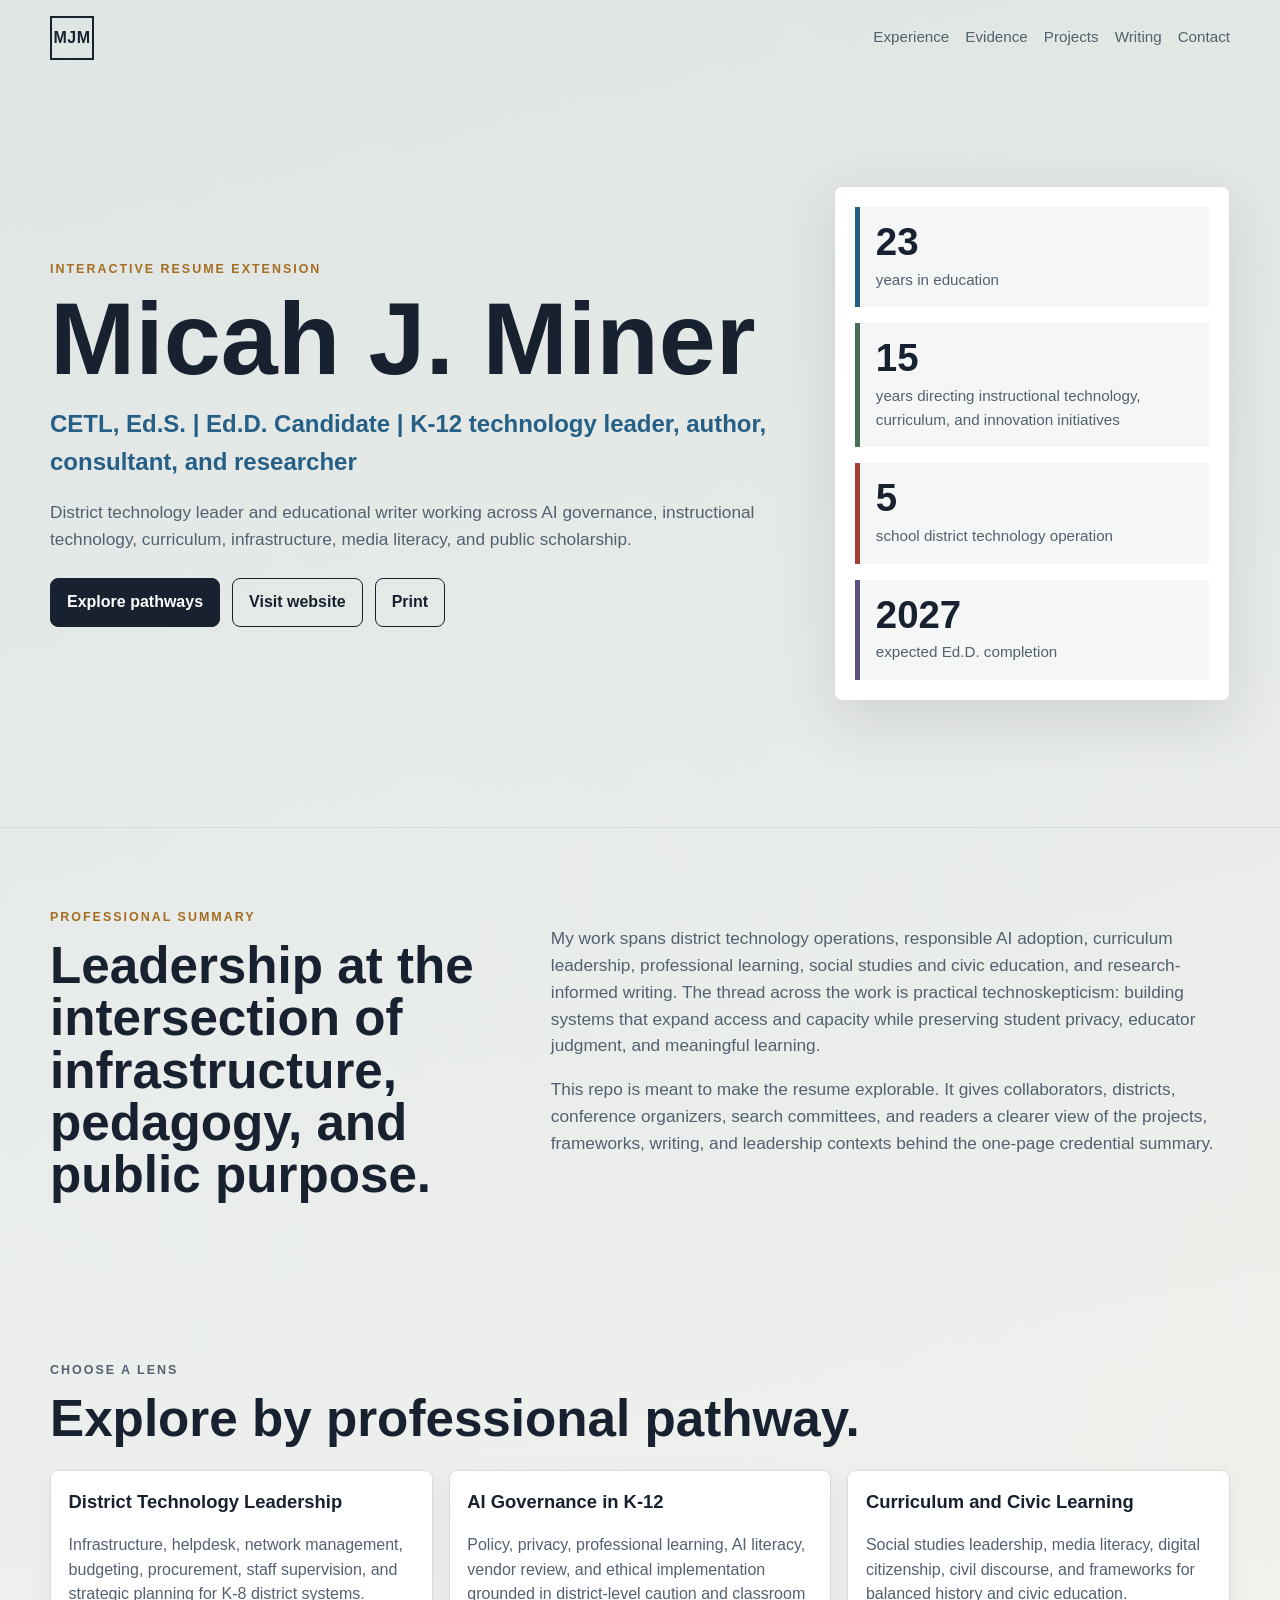
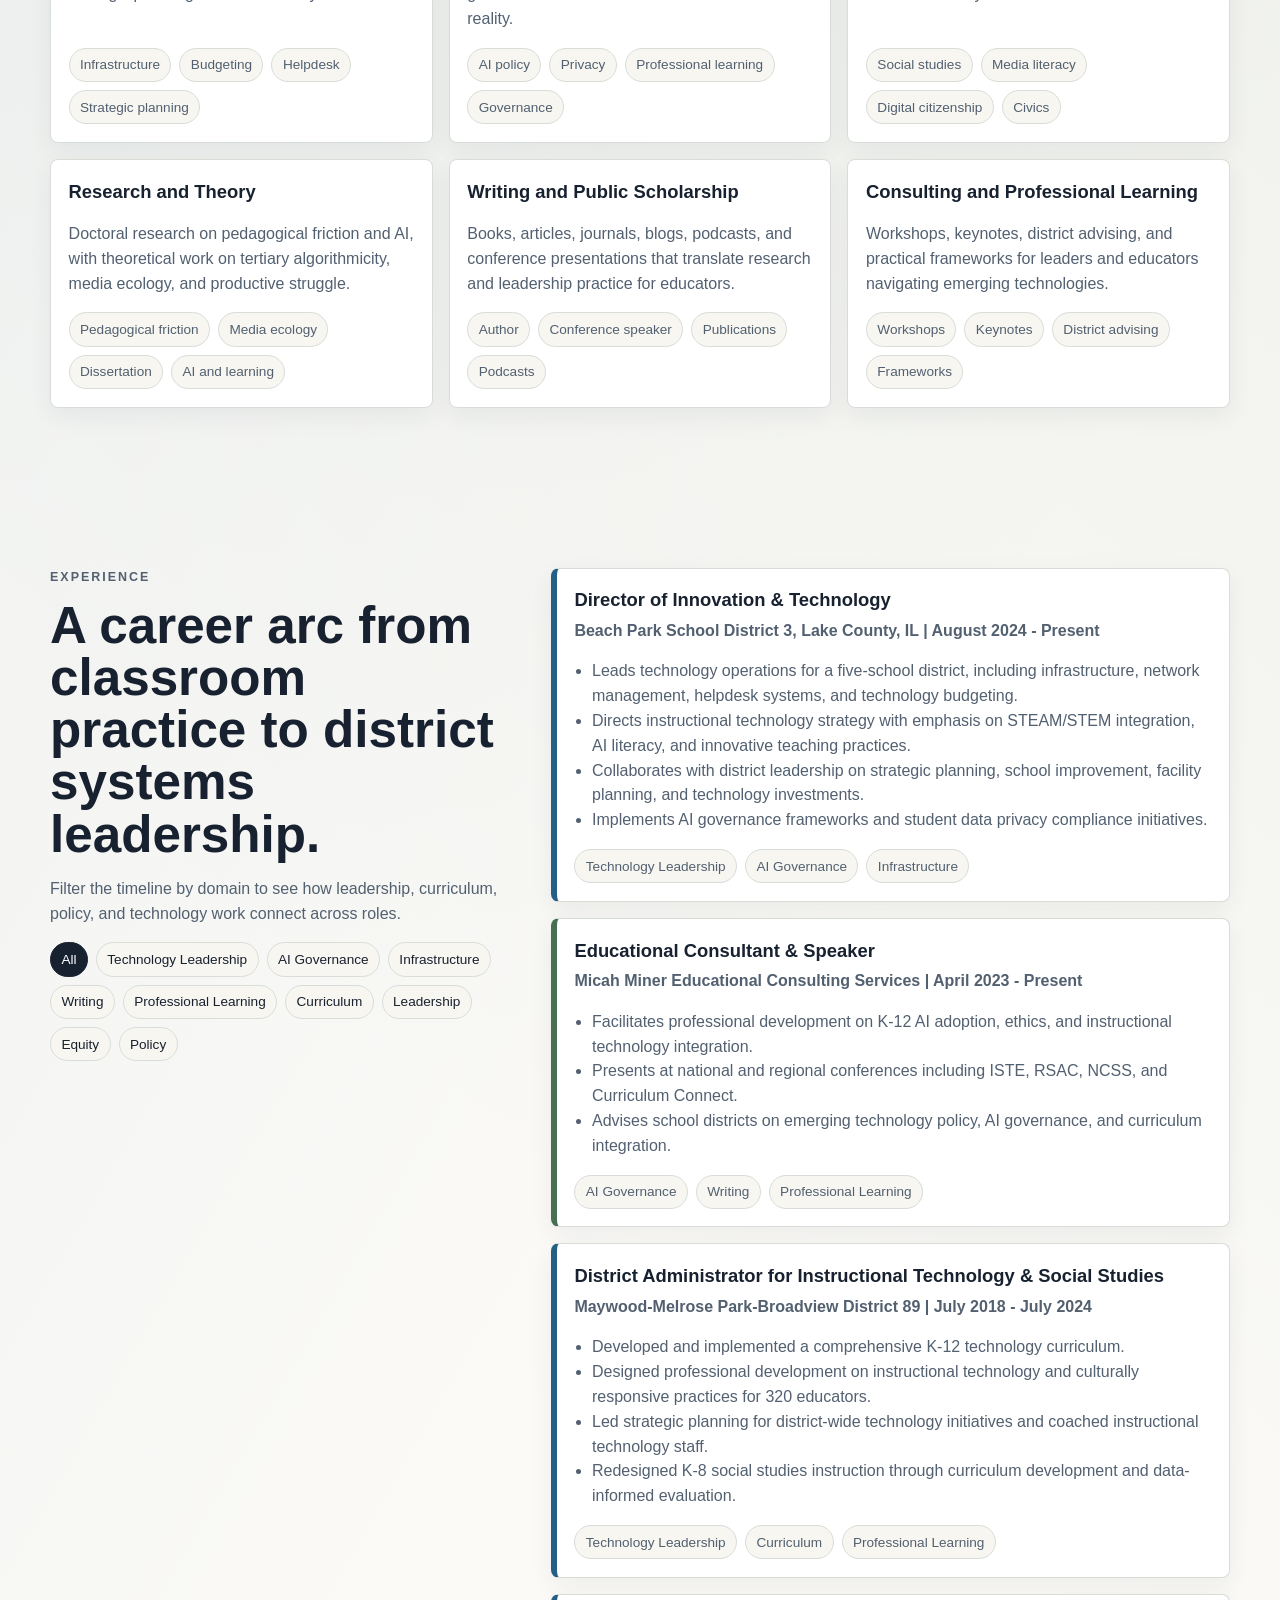
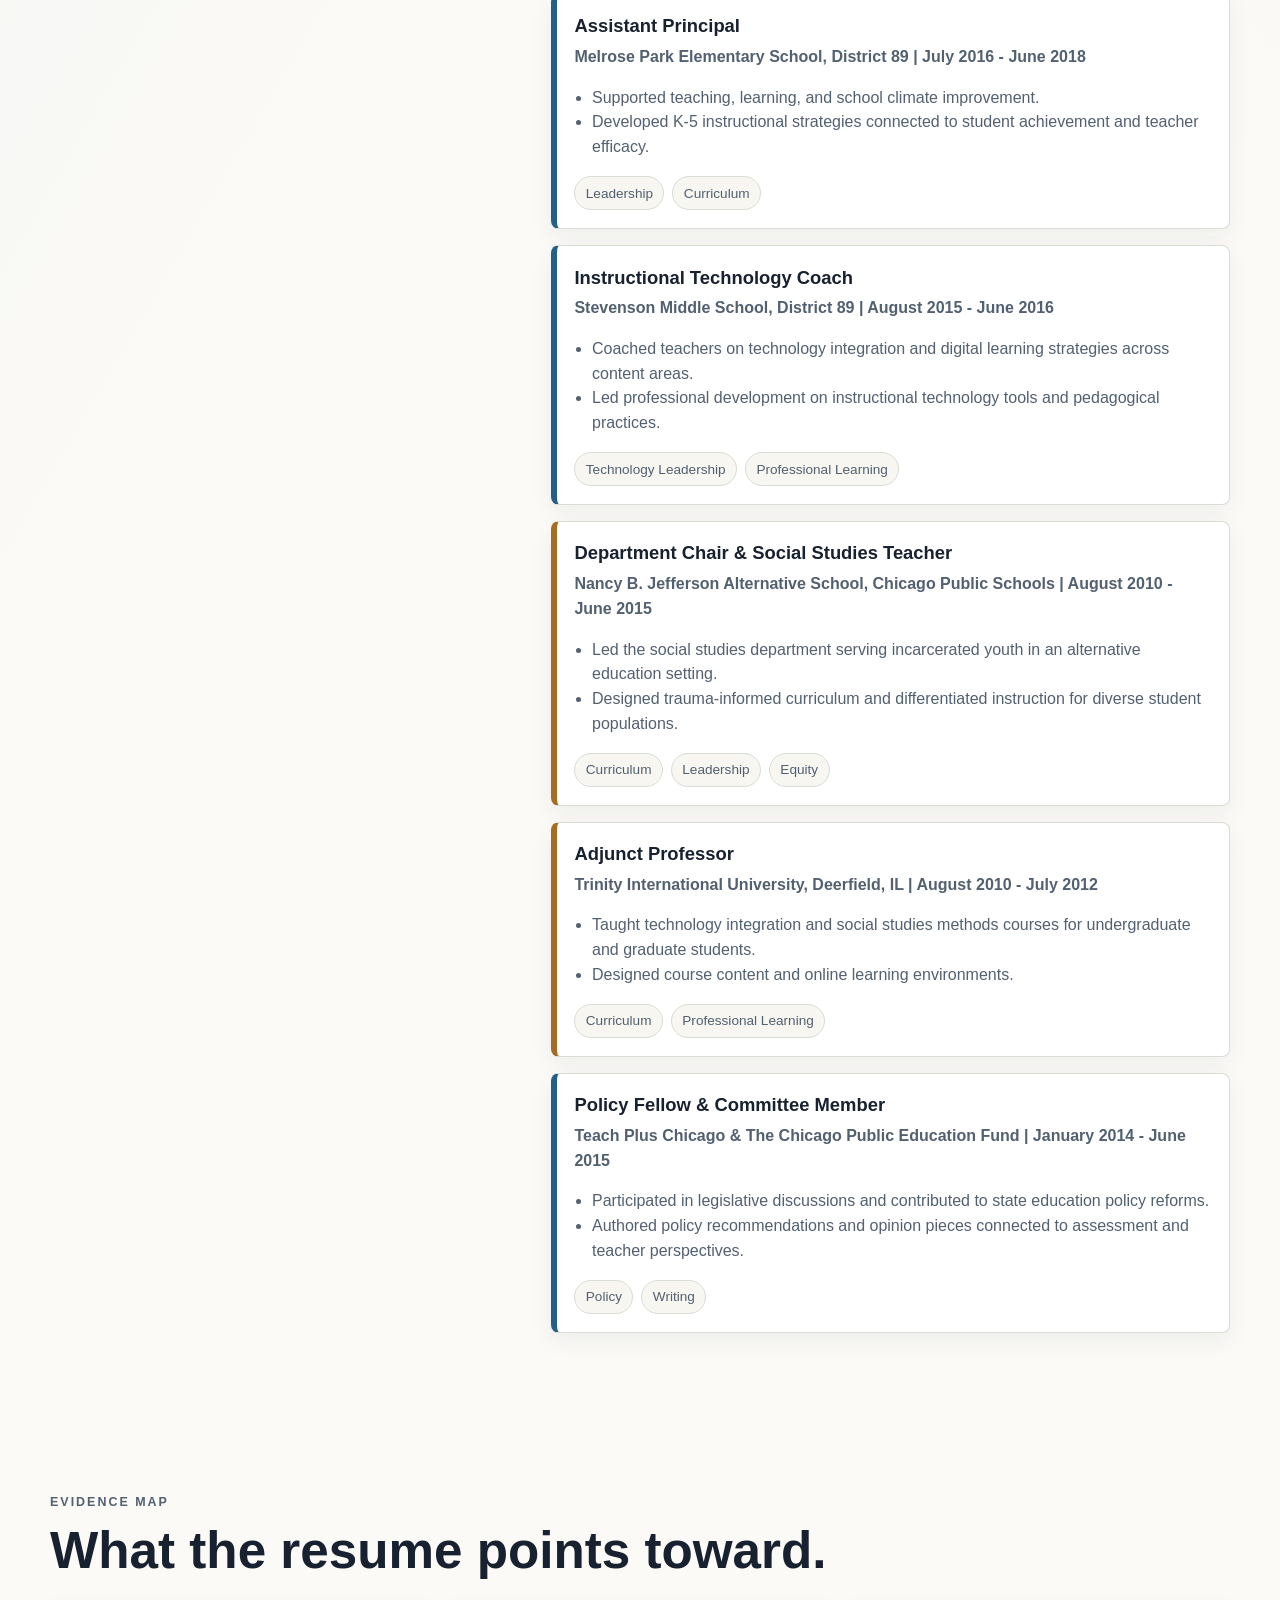
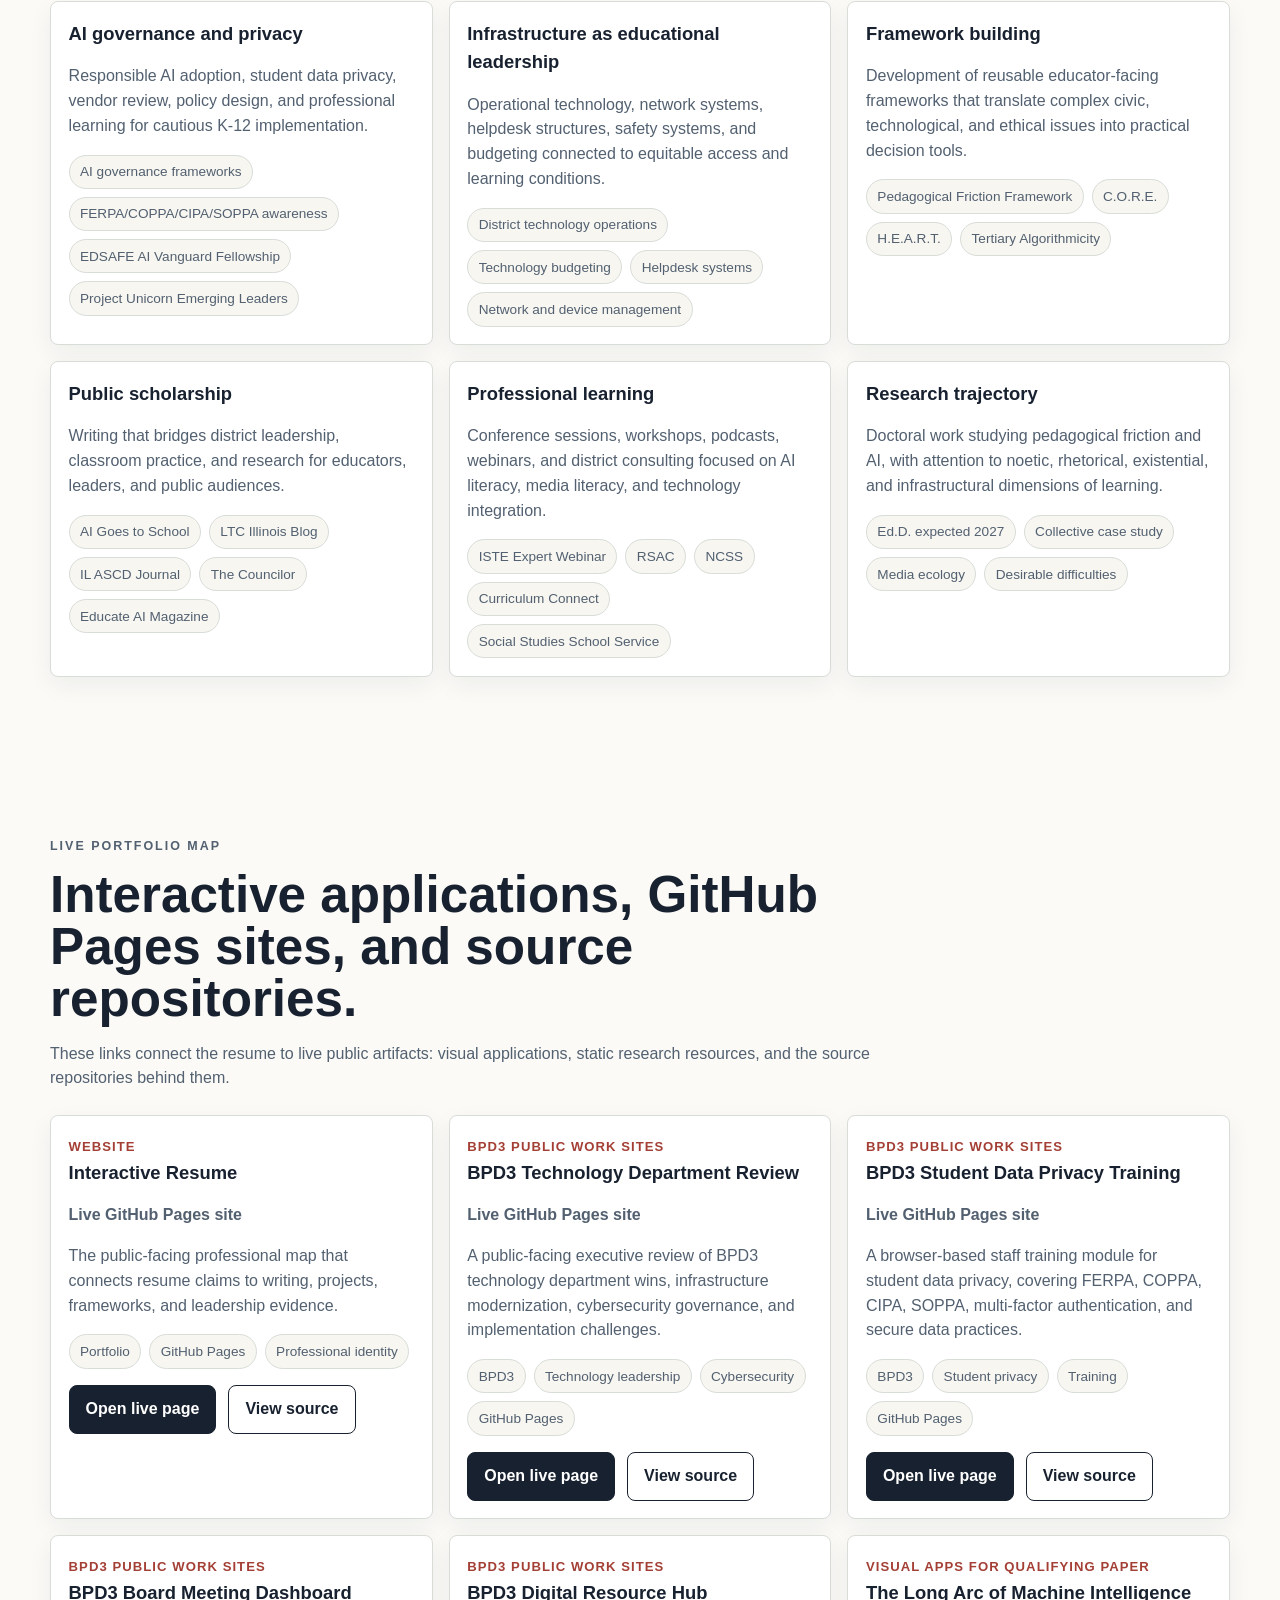
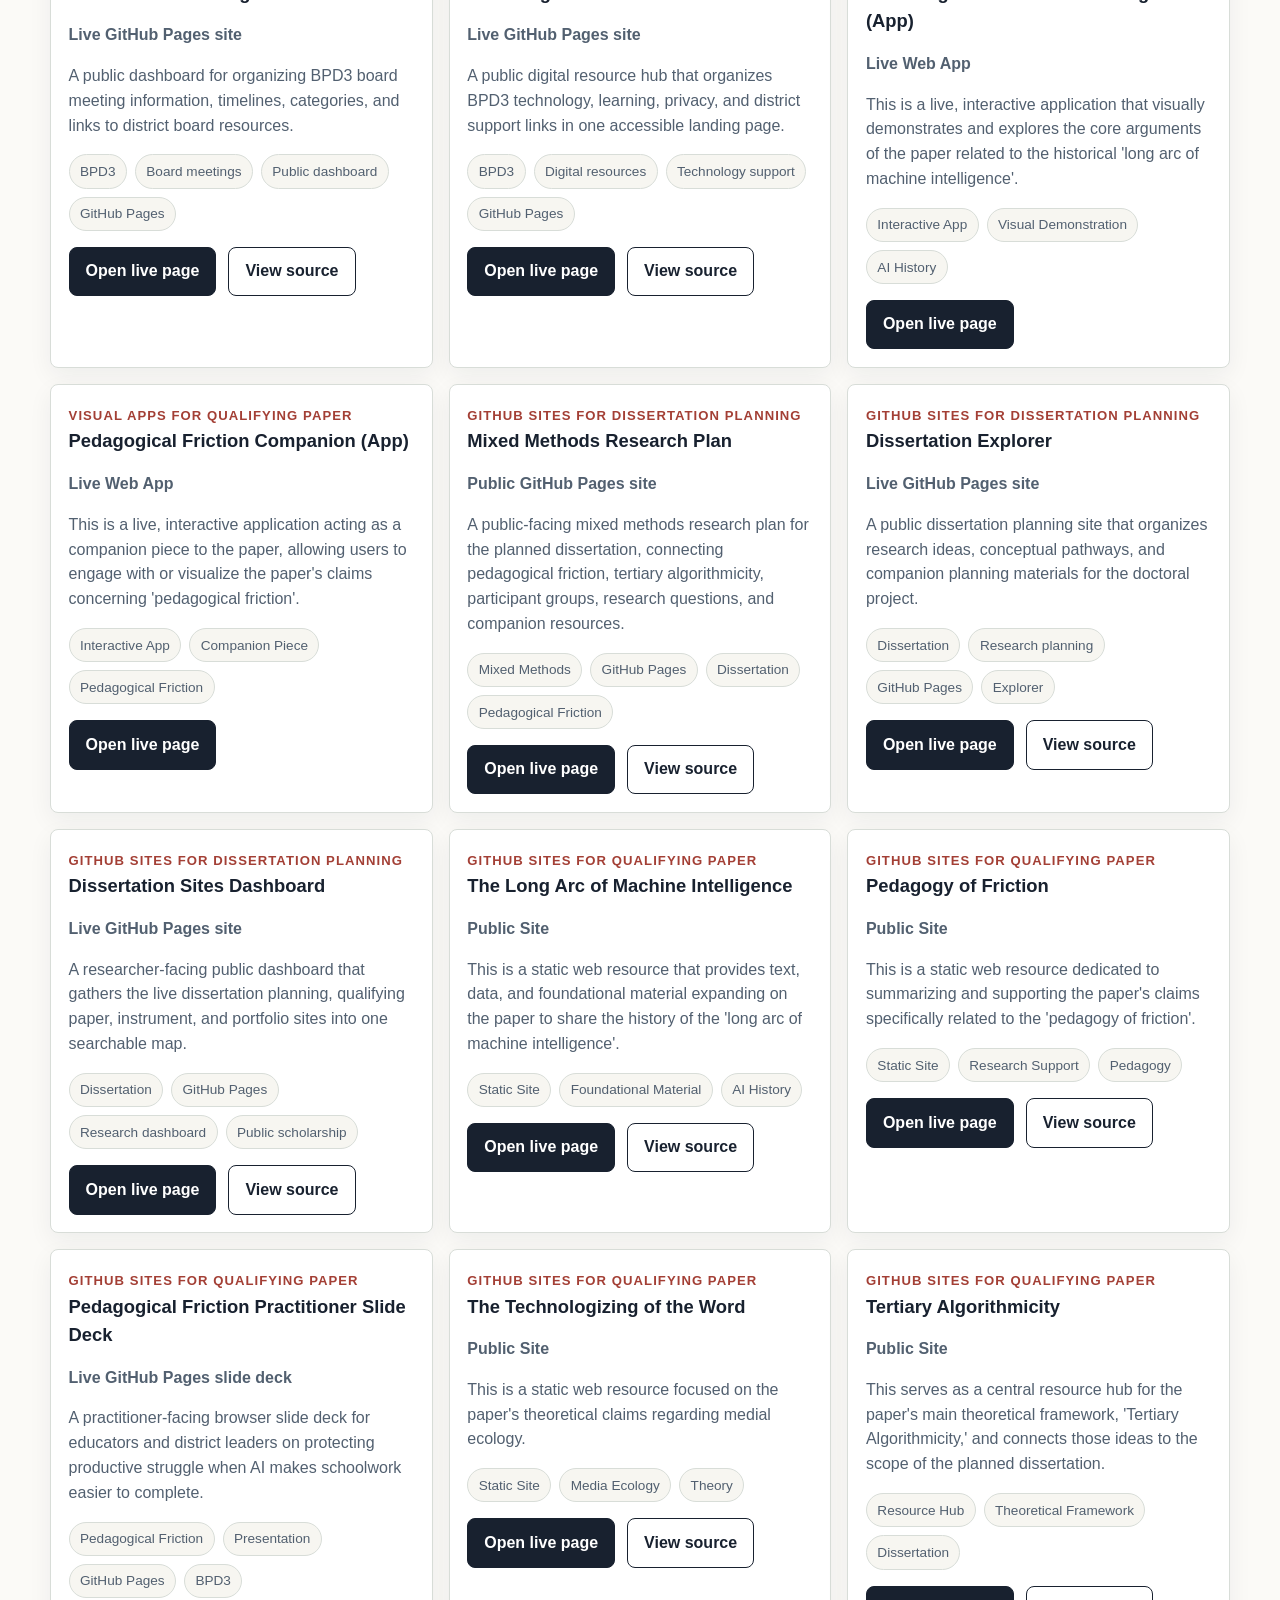
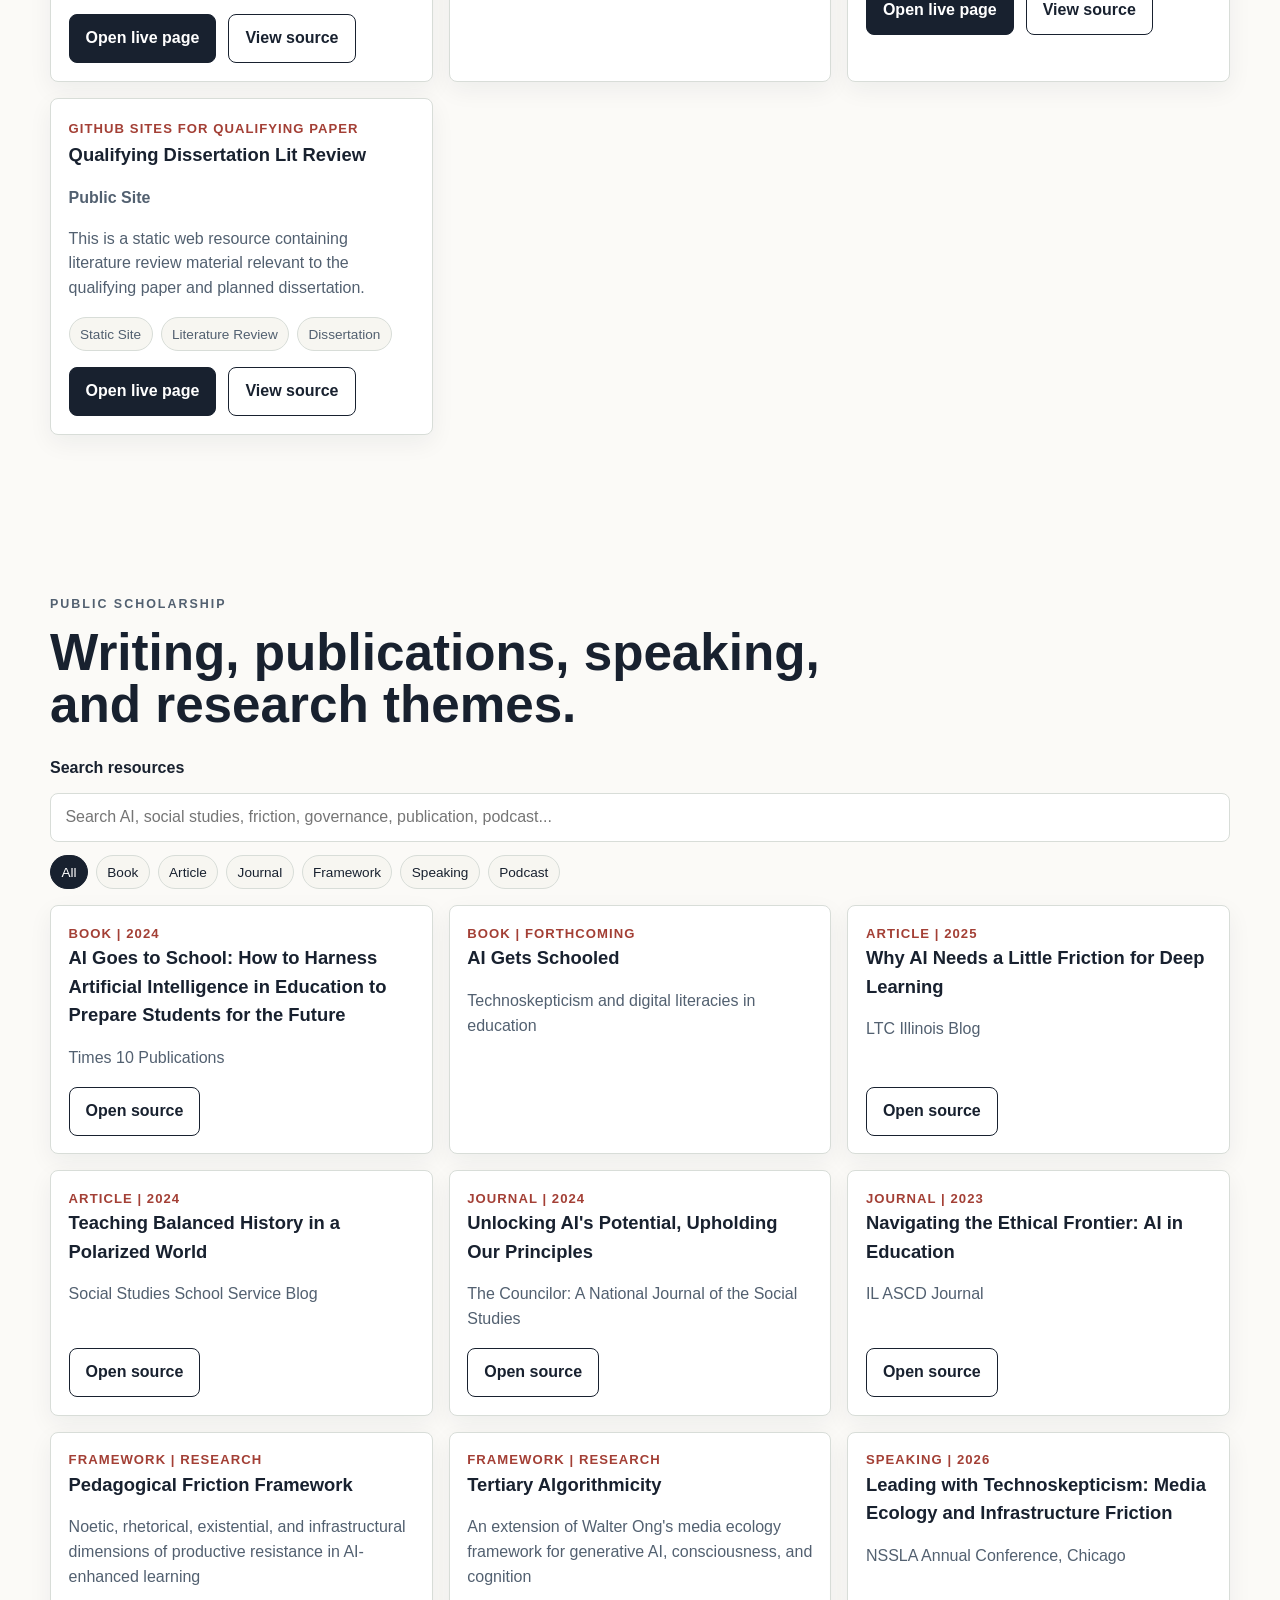
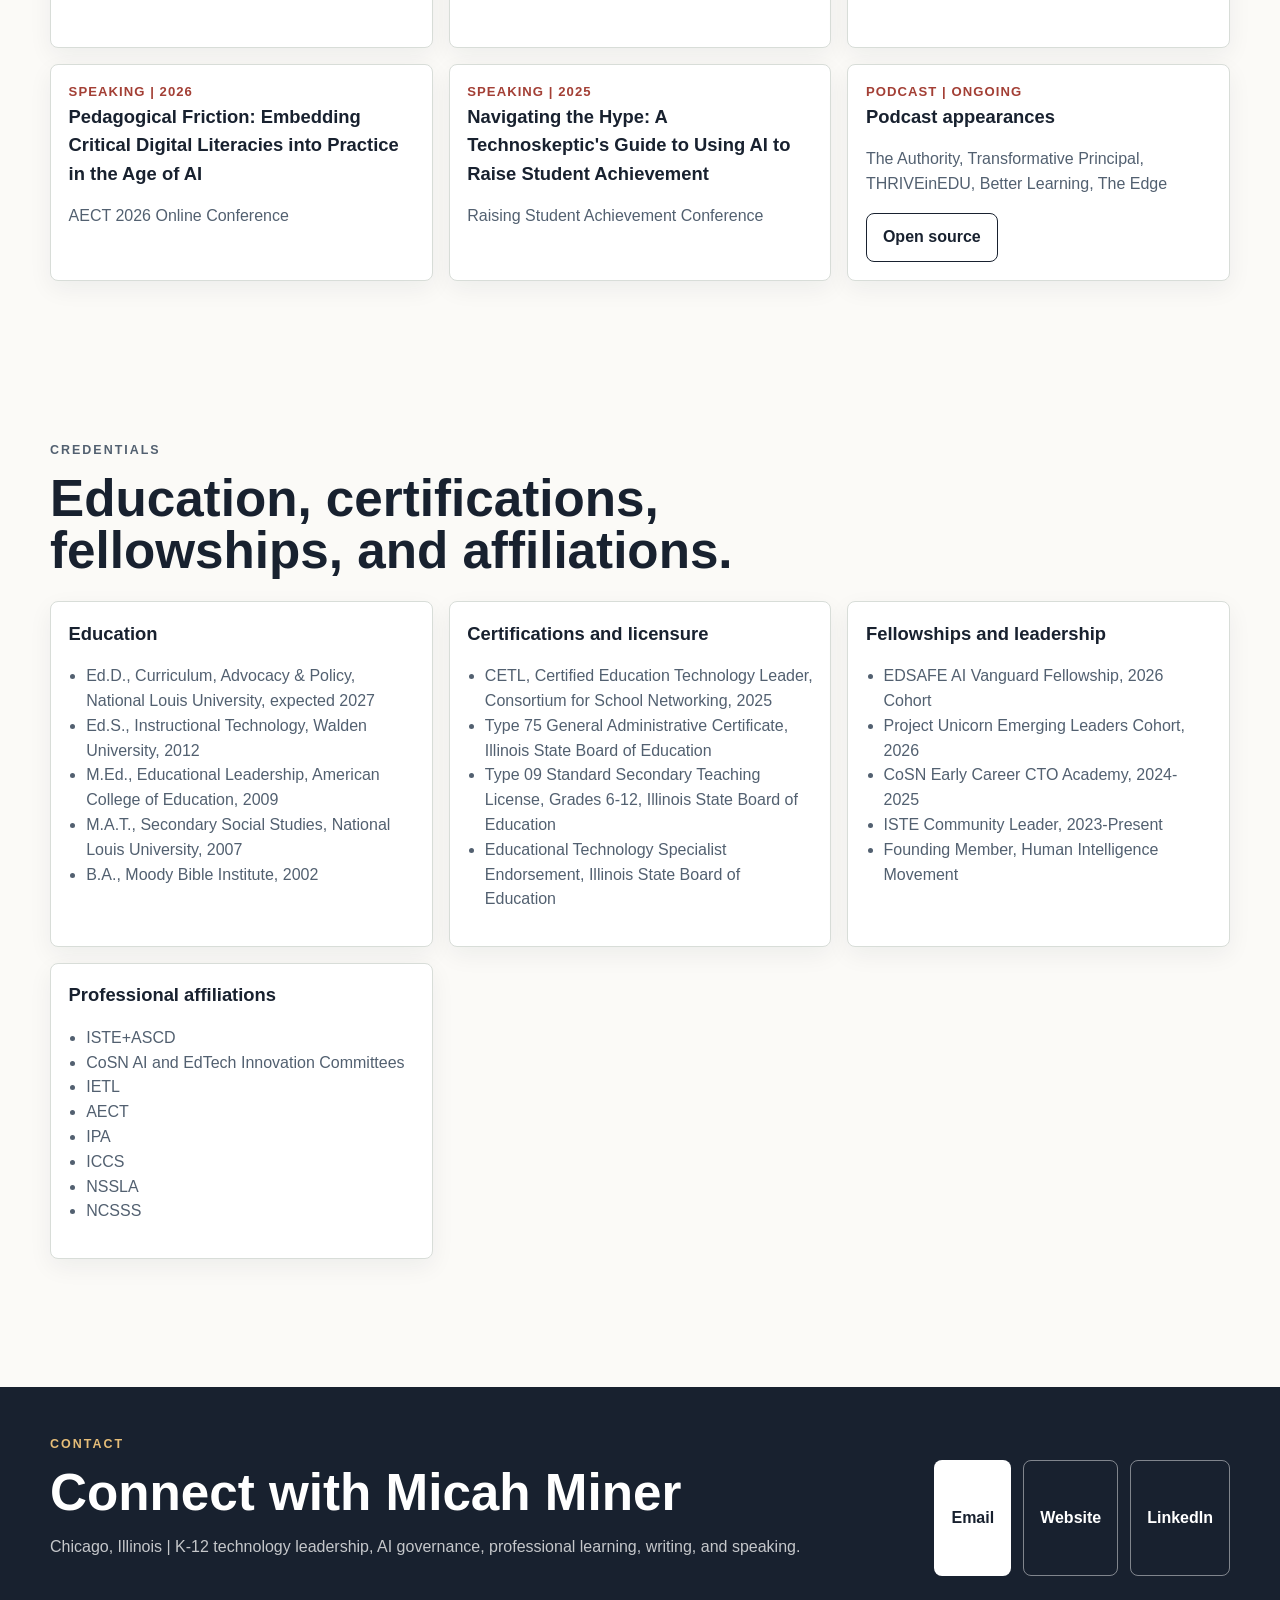
==== docs/index.html @ bd434d70 "Add practitioner slide deck project" ====
<!doctype html>
<html lang="en">
  <head>
    <meta charset="utf-8">
    <meta name="viewport" content="width=device-width, initial-scale=1">
    <meta name="description" content="Interactive resume and professional portfolio for Micah J. Miner, CETL, Ed.S., Ed.D. Candidate.">
    <title>Micah J. Miner | Interactive Resume</title>
    <link rel="stylesheet" href="styles.css?v=20260427-live-links">
  </head>
  <body>
    <a class="skip-link" href="#main">Skip to main content</a>

    <header class="site-header">
      <nav class="topbar" aria-label="Primary">
        <a class="brand" href="#top" aria-label="Micah J. Miner home">MJM</a>
        <div class="nav-links">
          <a href="#experience">Experience</a>
          <a href="#evidence">Evidence</a>
          <a href="#projects">Projects</a>
          <a href="#writing">Writing</a>
          <a href="#contact">Contact</a>
        </div>
      </nav>

      <section id="top" class="hero">
        <div class="hero-copy">
          <p class="eyebrow">Interactive resume extension</p>
          <h1>Micah J. Miner</h1>
          <p class="hero-title">CETL, Ed.S. | Ed.D. Candidate | K-12 technology leader, author, consultant, and researcher</p>
          <p class="hero-summary">
            District technology leader and educational writer working across AI governance, instructional technology, curriculum, infrastructure, media literacy, and public scholarship.
          </p>
          <div class="hero-actions" aria-label="Quick actions">
            <a class="button primary" href="#pathways">Explore pathways</a>
            <a class="button" href="https://micahminer.com/" target="_blank" rel="noreferrer">Visit website</a>
            <button class="button icon-button" type="button" id="printButton" aria-label="Print or save this page">Print</button>
          </div>
        </div>

        <aside class="signal-panel" aria-label="Professional signals">
          <div>
            <span class="metric">23</span>
            <span class="metric-label">years in education</span>
          </div>
          <div>
            <span class="metric">15</span>
            <span class="metric-label">years directing instructional technology, curriculum, and innovation initiatives</span>
          </div>
          <div>
            <span class="metric">5</span>
            <span class="metric-label">school district technology operation</span>
          </div>
          <div>
            <span class="metric">2027</span>
            <span class="metric-label">expected Ed.D. completion</span>
          </div>
        </aside>
      </section>
    </header>

    <main id="main">
      <section class="section intro-grid" aria-labelledby="summary-heading">
        <div>
          <p class="section-kicker">Professional summary</p>
          <h2 id="summary-heading">Leadership at the intersection of infrastructure, pedagogy, and public purpose.</h2>
        </div>
        <div class="lead-copy">
          <p>
            My work spans district technology operations, responsible AI adoption, curriculum leadership, professional learning, social studies and civic education, and research-informed writing. The thread across the work is practical technoskepticism: building systems that expand access and capacity while preserving student privacy, educator judgment, and meaningful learning.
          </p>
          <p>
            This repo is meant to make the resume explorable. It gives collaborators, districts, conference organizers, search committees, and readers a clearer view of the projects, frameworks, writing, and leadership contexts behind the one-page credential summary.
          </p>
        </div>
      </section>

      <section id="pathways" class="section" aria-labelledby="pathways-heading">
        <div class="section-heading">
          <p class="section-kicker">Choose a lens</p>
          <h2 id="pathways-heading">Explore by professional pathway.</h2>
        </div>
        <div class="pathway-grid" id="pathwayGrid"></div>
      </section>

      <section id="experience" class="section split-section" aria-labelledby="experience-heading">
        <div class="section-heading sticky-heading">
          <p class="section-kicker">Experience</p>
          <h2 id="experience-heading">A career arc from classroom practice to district systems leadership.</h2>
          <p>Filter the timeline by domain to see how leadership, curriculum, policy, and technology work connect across roles.</p>
          <div class="filter-row" id="experienceFilters" aria-label="Experience filters"></div>
        </div>
        <div class="timeline" id="experienceTimeline"></div>
      </section>

      <section id="evidence" class="section" aria-labelledby="evidence-heading">
        <div class="section-heading">
          <p class="section-kicker">Evidence map</p>
          <h2 id="evidence-heading">What the resume points toward.</h2>
        </div>
        <div class="evidence-grid" id="evidenceGrid"></div>
      </section>

      <section id="projects" class="section" aria-labelledby="projects-heading">
        <div class="section-heading">
          <p class="section-kicker">Live portfolio map</p>
          <h2 id="projects-heading">Interactive applications, GitHub Pages sites, and source repositories.</h2>
          <p>These links connect the resume to live public artifacts: visual applications, static research resources, and the source repositories behind them.</p>
        </div>
        <div class="repo-grid" id="repoGrid"></div>
      </section>

      <section id="writing" class="section resource-section" aria-labelledby="writing-heading">
        <div class="section-heading">
          <p class="section-kicker">Public scholarship</p>
          <h2 id="writing-heading">Writing, publications, speaking, and research themes.</h2>
        </div>

        <div class="tool-row">
          <label class="search-label" for="resourceSearch">Search resources</label>
          <input id="resourceSearch" class="search-input" type="search" placeholder="Search AI, social studies, friction, governance, publication, podcast...">
          <div class="filter-row" id="resourceFilters" aria-label="Resource filters"></div>
        </div>

        <div class="resource-grid" id="resourceGrid" aria-live="polite"></div>
      </section>

      <section class="section credentials-section" aria-labelledby="credentials-heading">
        <div class="section-heading">
          <p class="section-kicker">Credentials</p>
          <h2 id="credentials-heading">Education, certifications, fellowships, and affiliations.</h2>
        </div>
        <div class="credential-grid" id="credentialGrid"></div>
      </section>
    </main>

    <footer id="contact" class="footer">
      <div>
        <p class="section-kicker">Contact</p>
        <h2>Connect with Micah Miner</h2>
        <p>Chicago, Illinois | K-12 technology leadership, AI governance, professional learning, writing, and speaking.</p>
      </div>
      <div class="contact-actions">
        <a class="button primary" href="mailto:minerclass@gmail.com">Email</a>
        <a class="button" href="https://micahminer.com/" target="_blank" rel="noreferrer">Website</a>
        <a class="button" href="https://www.linkedin.com/in/micah-j-miner/" target="_blank" rel="noreferrer">LinkedIn</a>
      </div>
    </footer>

    <script src="app.js?v=20260502-practitioner-friction-deck"></script>
  </body>
</html>
---- docs/styles.css ----
:root {
  --ink: #18212f;
  --muted: #526070;
  --paper: #fbfaf7;
  --surface: #ffffff;
  --line: #d8ddd8;
  --blue: #255f85;
  --green: #476f54;
  --gold: #a56d21;
  --red: #a33f35;
  --violet: #5d527e;
  --shadow: 0 18px 60px rgba(24, 33, 47, 0.12);
  --radius: 8px;
}

* {
  box-sizing: border-box;
}

html {
  scroll-behavior: smooth;
}

body {
  margin: 0;
  color: var(--ink);
  background:
    linear-gradient(120deg, rgba(37, 95, 133, 0.08), transparent 30%),
    linear-gradient(220deg, rgba(71, 111, 84, 0.1), transparent 28%),
    var(--paper);
  font-family: Arial, Helvetica, sans-serif;
  line-height: 1.55;
}

a {
  color: inherit;
}

button,
input {
  font: inherit;
}

.skip-link {
  position: absolute;
  left: 1rem;
  top: -4rem;
  z-index: 20;
  background: var(--ink);
  color: #fff;
  padding: 0.75rem 1rem;
}

.skip-link:focus {
  top: 1rem;
}

.site-header {
  min-height: 92vh;
  display: flex;
  flex-direction: column;
  border-bottom: 1px solid var(--line);
}

.topbar {
  width: min(1180px, calc(100% - 2rem));
  margin: 0 auto;
  padding: 1rem 0;
  display: flex;
  align-items: center;
  justify-content: space-between;
  gap: 1rem;
}

.brand {
  width: 2.75rem;
  height: 2.75rem;
  display: inline-grid;
  place-items: center;
  border: 2px solid var(--ink);
  text-decoration: none;
  font-weight: 800;
  letter-spacing: 0.03em;
}

.nav-links {
  display: flex;
  gap: 1rem;
  flex-wrap: wrap;
  justify-content: flex-end;
  color: var(--muted);
  font-size: 0.95rem;
}

.nav-links a {
  text-decoration: none;
  border-bottom: 2px solid transparent;
}

.nav-links a:hover,
.nav-links a:focus-visible {
  border-color: var(--blue);
  color: var(--ink);
}

.hero {
  width: min(1180px, calc(100% - 2rem));
  margin: auto;
  padding: 4rem 0 5rem;
  display: grid;
  grid-template-columns: minmax(0, 1.3fr) minmax(280px, 0.7fr);
  gap: 3rem;
  align-items: center;
}

.eyebrow,
.section-kicker {
  margin: 0 0 0.8rem;
  color: var(--gold);
  font-size: 0.78rem;
  font-weight: 800;
  letter-spacing: 0.16em;
  text-transform: uppercase;
}

h1,
h2,
h3,
p {
  overflow-wrap: anywhere;
}

h1 {
  margin: 0;
  font-size: clamp(3rem, 8vw, 6.8rem);
  line-height: 0.92;
  letter-spacing: 0;
}

h2 {
  margin: 0;
  font-size: clamp(1.8rem, 4vw, 3.4rem);
  line-height: 1.02;
  letter-spacing: 0;
}

h3 {
  margin: 0;
  font-size: 1.15rem;
}

.hero-title {
  margin: 1.2rem 0 0;
  font-size: clamp(1.1rem, 2vw, 1.5rem);
  color: var(--blue);
  font-weight: 700;
  max-width: 62rem;
}

.hero-summary {
  max-width: 45rem;
  margin: 1.2rem 0 0;
  color: var(--muted);
  font-size: 1.08rem;
}

.hero-actions,
.contact-actions,
.card-actions {
  display: flex;
  gap: 0.75rem;
  flex-wrap: wrap;
  margin-top: 1.6rem;
}

.card-actions {
  margin-top: 1rem;
}

.button {
  min-height: 2.75rem;
  display: inline-flex;
  align-items: center;
  justify-content: center;
  border: 1px solid var(--ink);
  background: transparent;
  color: var(--ink);
  padding: 0.7rem 1rem;
  border-radius: var(--radius);
  text-decoration: none;
  cursor: pointer;
  font-weight: 700;
}

.button:hover,
.button:focus-visible {
  transform: translateY(-1px);
  box-shadow: 0 8px 22px rgba(24, 33, 47, 0.13);
}

.button.primary {
  background: var(--ink);
  color: #fff;
}

.signal-panel {
  background: var(--surface);
  border: 1px solid var(--line);
  border-radius: var(--radius);
  box-shadow: var(--shadow);
  padding: 1.25rem;
  display: grid;
  gap: 1rem;
}

.signal-panel div {
  padding: 1rem;
  border-left: 5px solid var(--blue);
  background: #f5f7f6;
}

.signal-panel div:nth-child(2) {
  border-color: var(--green);
}

.signal-panel div:nth-child(3) {
  border-color: var(--red);
}

.signal-panel div:nth-child(4) {
  border-color: var(--violet);
}

.metric {
  display: block;
  font-size: 2.4rem;
  line-height: 1;
  font-weight: 900;
}

.metric-label {
  display: block;
  margin-top: 0.4rem;
  color: var(--muted);
  font-size: 0.95rem;
}

.section {
  width: min(1180px, calc(100% - 2rem));
  margin: 0 auto;
  padding: 5rem 0;
}

.intro-grid,
.split-section {
  display: grid;
  grid-template-columns: minmax(240px, 0.8fr) minmax(0, 1.2fr);
  gap: 3rem;
}

.lead-copy {
  font-size: 1.08rem;
  color: var(--muted);
}

.section-heading {
  max-width: 820px;
  margin-bottom: 1.5rem;
}

.section-heading p {
  color: var(--muted);
}

.sticky-heading {
  align-self: start;
  position: sticky;
  top: 1rem;
}

.pathway-grid,
.evidence-grid,
.repo-grid,
.resource-grid,
.credential-grid {
  display: grid;
  grid-template-columns: repeat(3, minmax(0, 1fr));
  gap: 1rem;
}

.card {
  background: var(--surface);
  border: 1px solid var(--line);
  border-radius: var(--radius);
  padding: 1.1rem;
  box-shadow: 0 8px 24px rgba(24, 33, 47, 0.06);
}

.pathway-card {
  min-height: 15rem;
  display: flex;
  flex-direction: column;
  justify-content: space-between;
}

.card p {
  color: var(--muted);
}

.tag-row,
.filter-row {
  display: flex;
  flex-wrap: wrap;
  gap: 0.5rem;
}

.tag,
.filter-button {
  border: 1px solid var(--line);
  background: #f7f6f1;
  border-radius: 999px;
  padding: 0.35rem 0.65rem;
  font-size: 0.85rem;
  color: var(--muted);
}

.filter-button {
  cursor: pointer;
  color: var(--ink);
}

.filter-button[aria-pressed="true"] {
  background: var(--ink);
  color: #fff;
  border-color: var(--ink);
}

.timeline {
  display: grid;
  gap: 1rem;
}

.timeline-card {
  border-left: 6px solid var(--blue);
}

.timeline-card[data-primary-domain="ai-governance"] {
  border-left-color: var(--green);
}

.timeline-card[data-primary-domain="curriculum"] {
  border-left-color: var(--gold);
}

.timeline-card[data-primary-domain="research"] {
  border-left-color: var(--violet);
}

.timeline-meta {
  color: var(--muted);
  font-weight: 700;
  margin: 0.25rem 0 0.75rem;
}

.timeline-card ul,
.credential-card ul {
  padding-left: 1.1rem;
  color: var(--muted);
}

.tool-row {
  margin-bottom: 1rem;
  display: grid;
  gap: 0.8rem;
}

.search-label {
  font-weight: 800;
}

.search-input {
  min-height: 3rem;
  width: 100%;
  border: 1px solid var(--line);
  border-radius: var(--radius);
  padding: 0.7rem 0.9rem;
  background: #fff;
  color: var(--ink);
}

.resource-card {
  display: flex;
  flex-direction: column;
  min-height: 13.5rem;
}

.resource-type {
  color: var(--red);
  font-weight: 800;
  font-size: 0.82rem;
  text-transform: uppercase;
  letter-spacing: 0.08em;
}

.resource-card .button {
  margin-top: auto;
  width: fit-content;
}

.footer {
  margin-top: 3rem;
  padding: 3rem max(1rem, calc((100% - 1180px) / 2));
  display: grid;
  grid-template-columns: minmax(0, 1fr) auto;
  gap: 2rem;
  background: var(--ink);
  color: #fff;
}

.footer p {
  color: rgba(255, 255, 255, 0.75);
}

.footer .section-kicker {
  color: #e6bd78;
}

.footer .button {
  color: #fff;
  border-color: rgba(255, 255, 255, 0.45);
}

.footer .button.primary {
  background: #fff;
  color: var(--ink);
}

@media (max-width: 900px) {
  .hero,
  .intro-grid,
  .split-section,
  .footer {
    grid-template-columns: 1fr;
  }

  .sticky-heading {
    position: static;
  }

  .pathway-grid,
  .evidence-grid,
  .repo-grid,
  .resource-grid,
  .credential-grid {
    grid-template-columns: repeat(2, minmax(0, 1fr));
  }
}

@media (max-width: 640px) {
  .site-header {
    min-height: auto;
  }

  .topbar {
    align-items: flex-start;
  }

  .nav-links {
    gap: 0.65rem;
    font-size: 0.9rem;
  }

  .hero {
    padding: 2rem 0 3rem;
  }

  .section {
    padding: 3rem 0;
  }

  .pathway-grid,
  .evidence-grid,
  .repo-grid,
  .resource-grid,
  .credential-grid {
    grid-template-columns: 1fr;
  }
}

@media print {
  .topbar,
  .hero-actions,
  .filter-row,
  .tool-row,
  .footer {
    display: none;
  }

  body {
    background: #fff;
    color: #000;
  }

  .site-header {
    min-height: auto;
  }

  .hero,
  .section,
  .intro-grid,
  .split-section {
    display: block;
    width: 100%;
    padding: 1rem 0;
  }

  .card,
  .signal-panel {
    box-shadow: none;
    break-inside: avoid;
  }
}
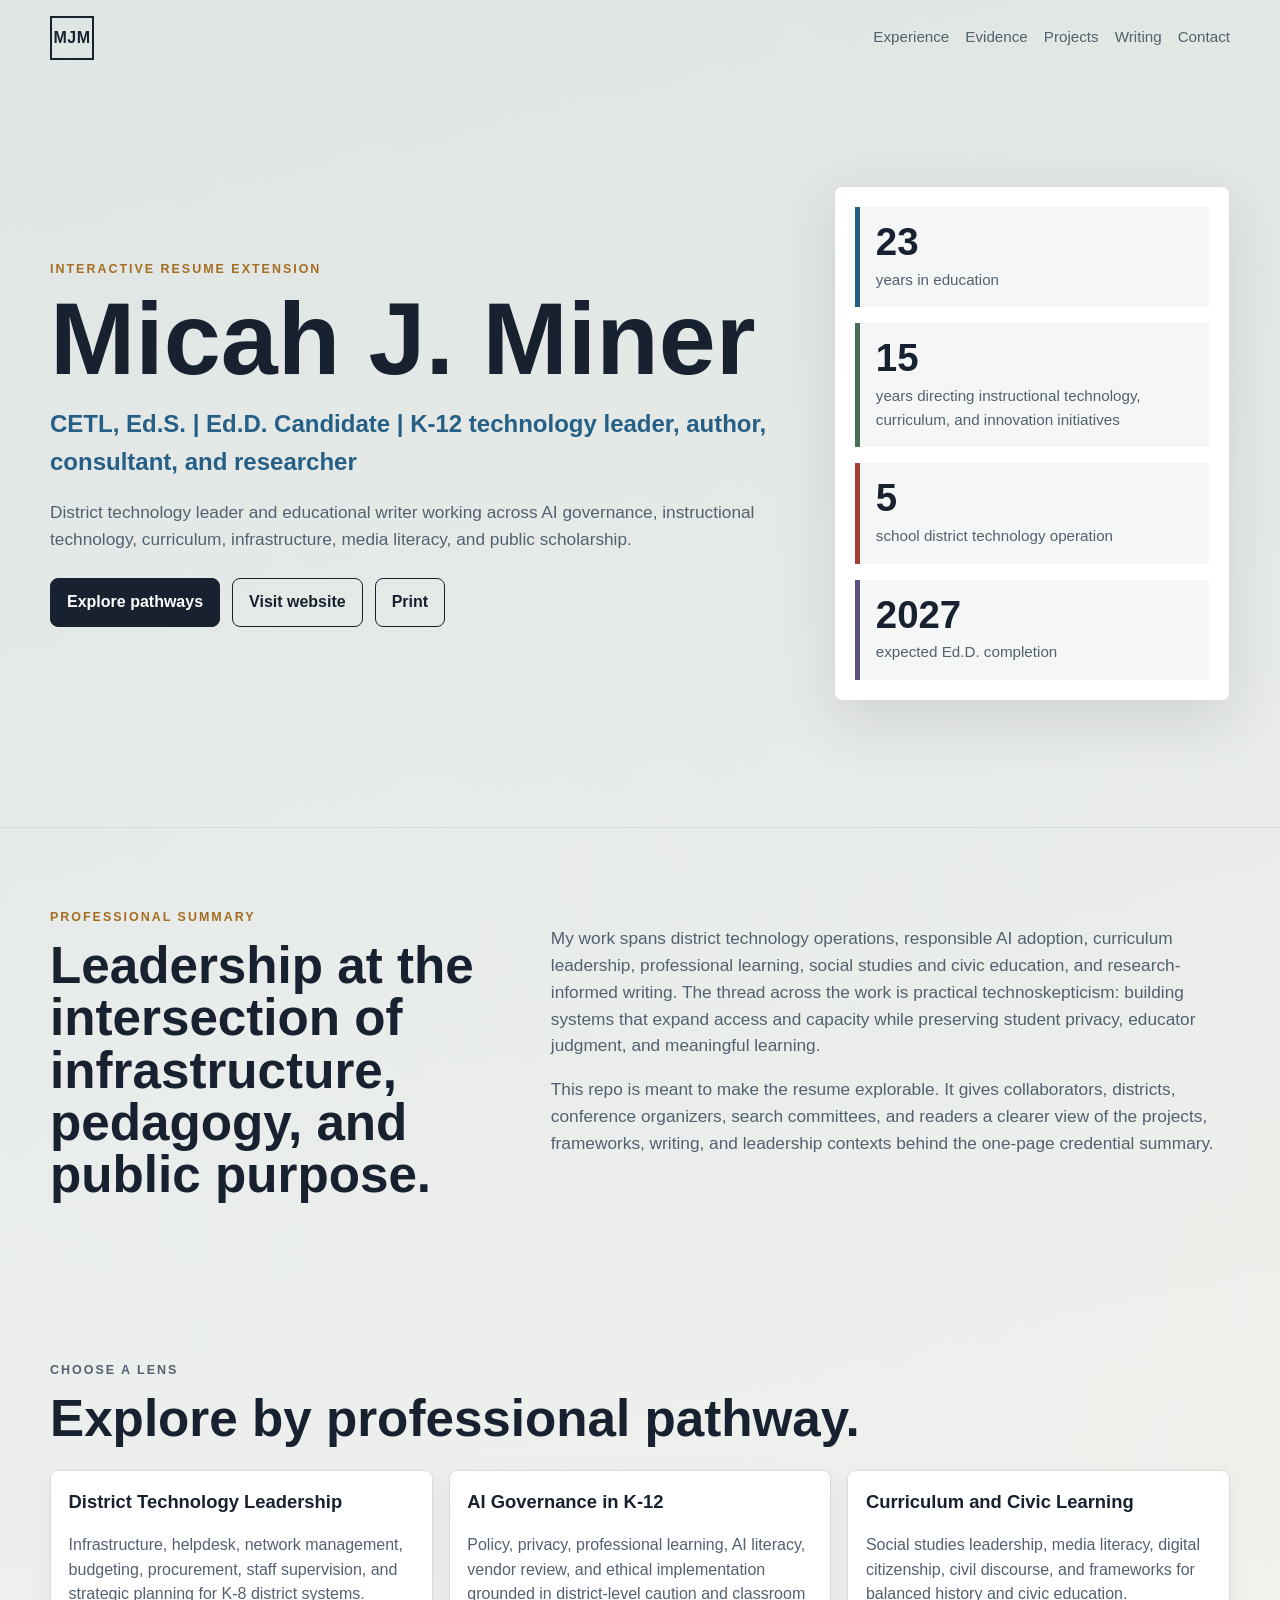
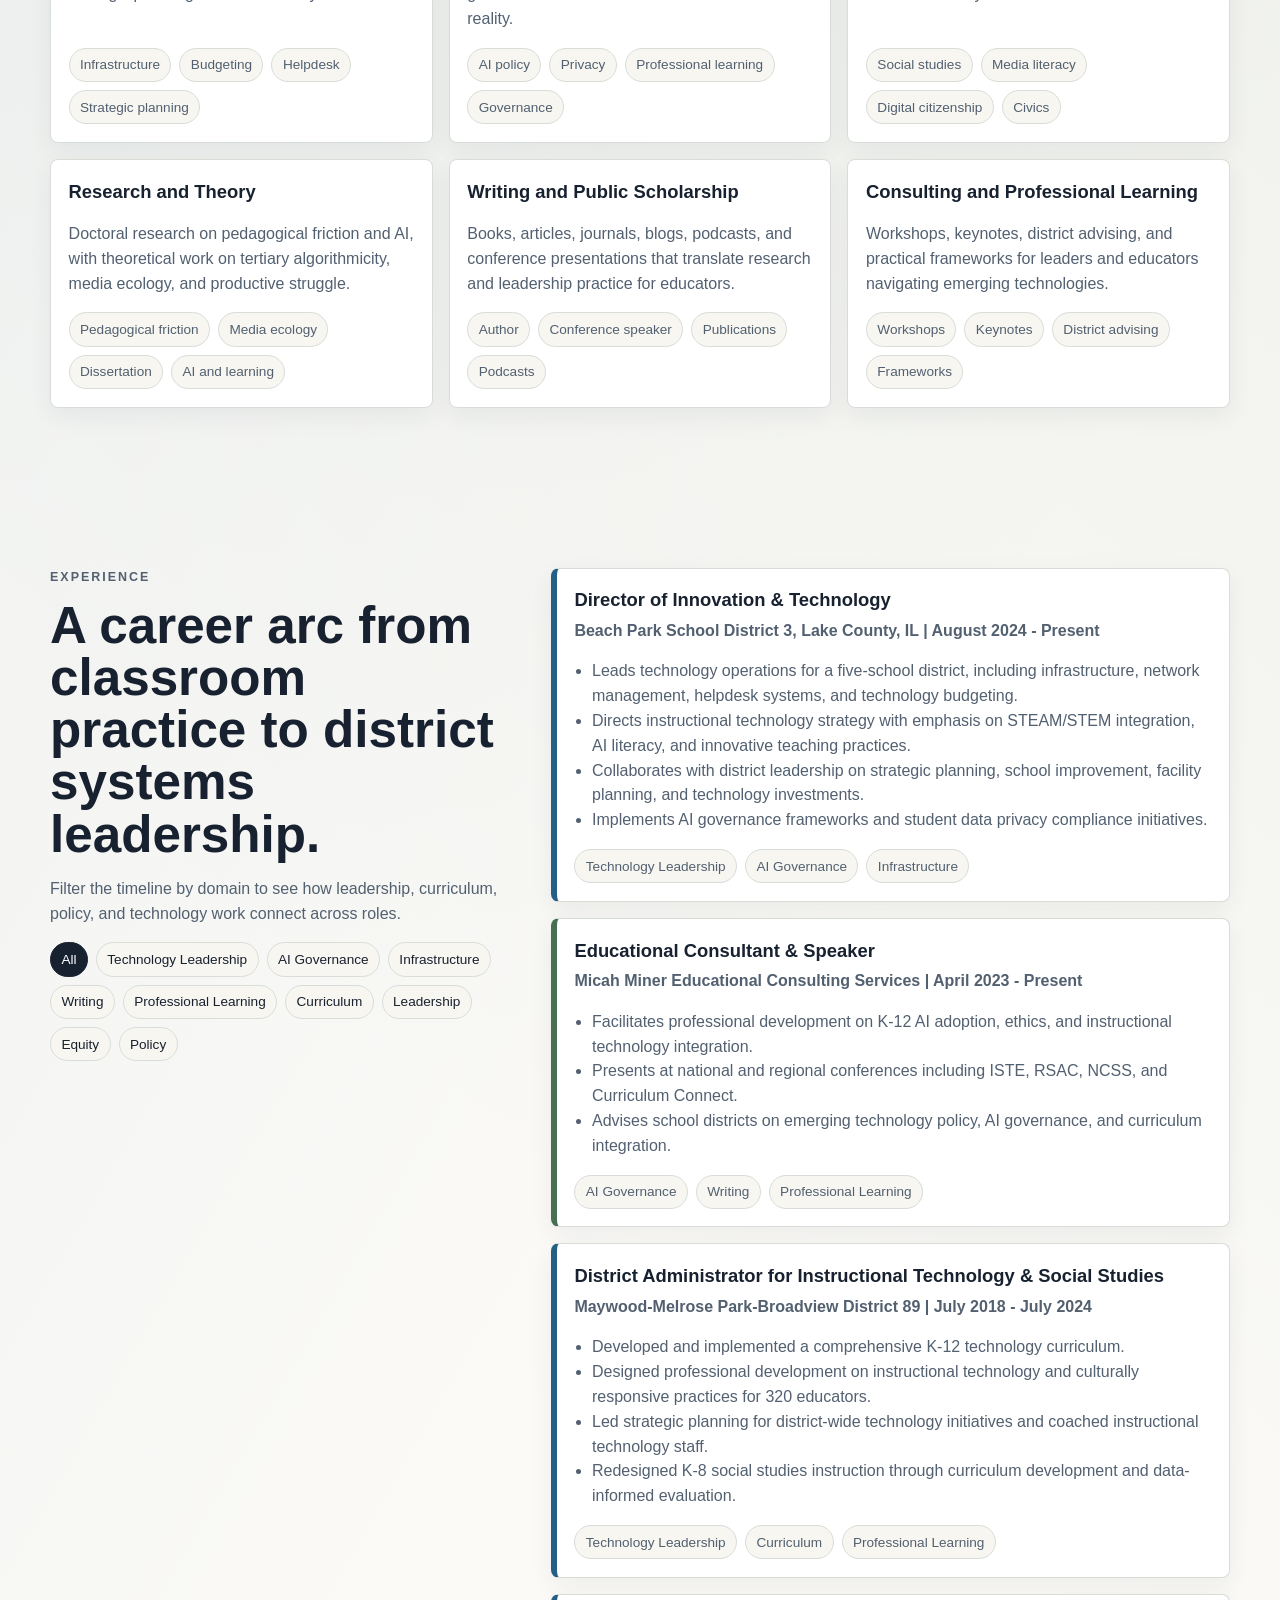
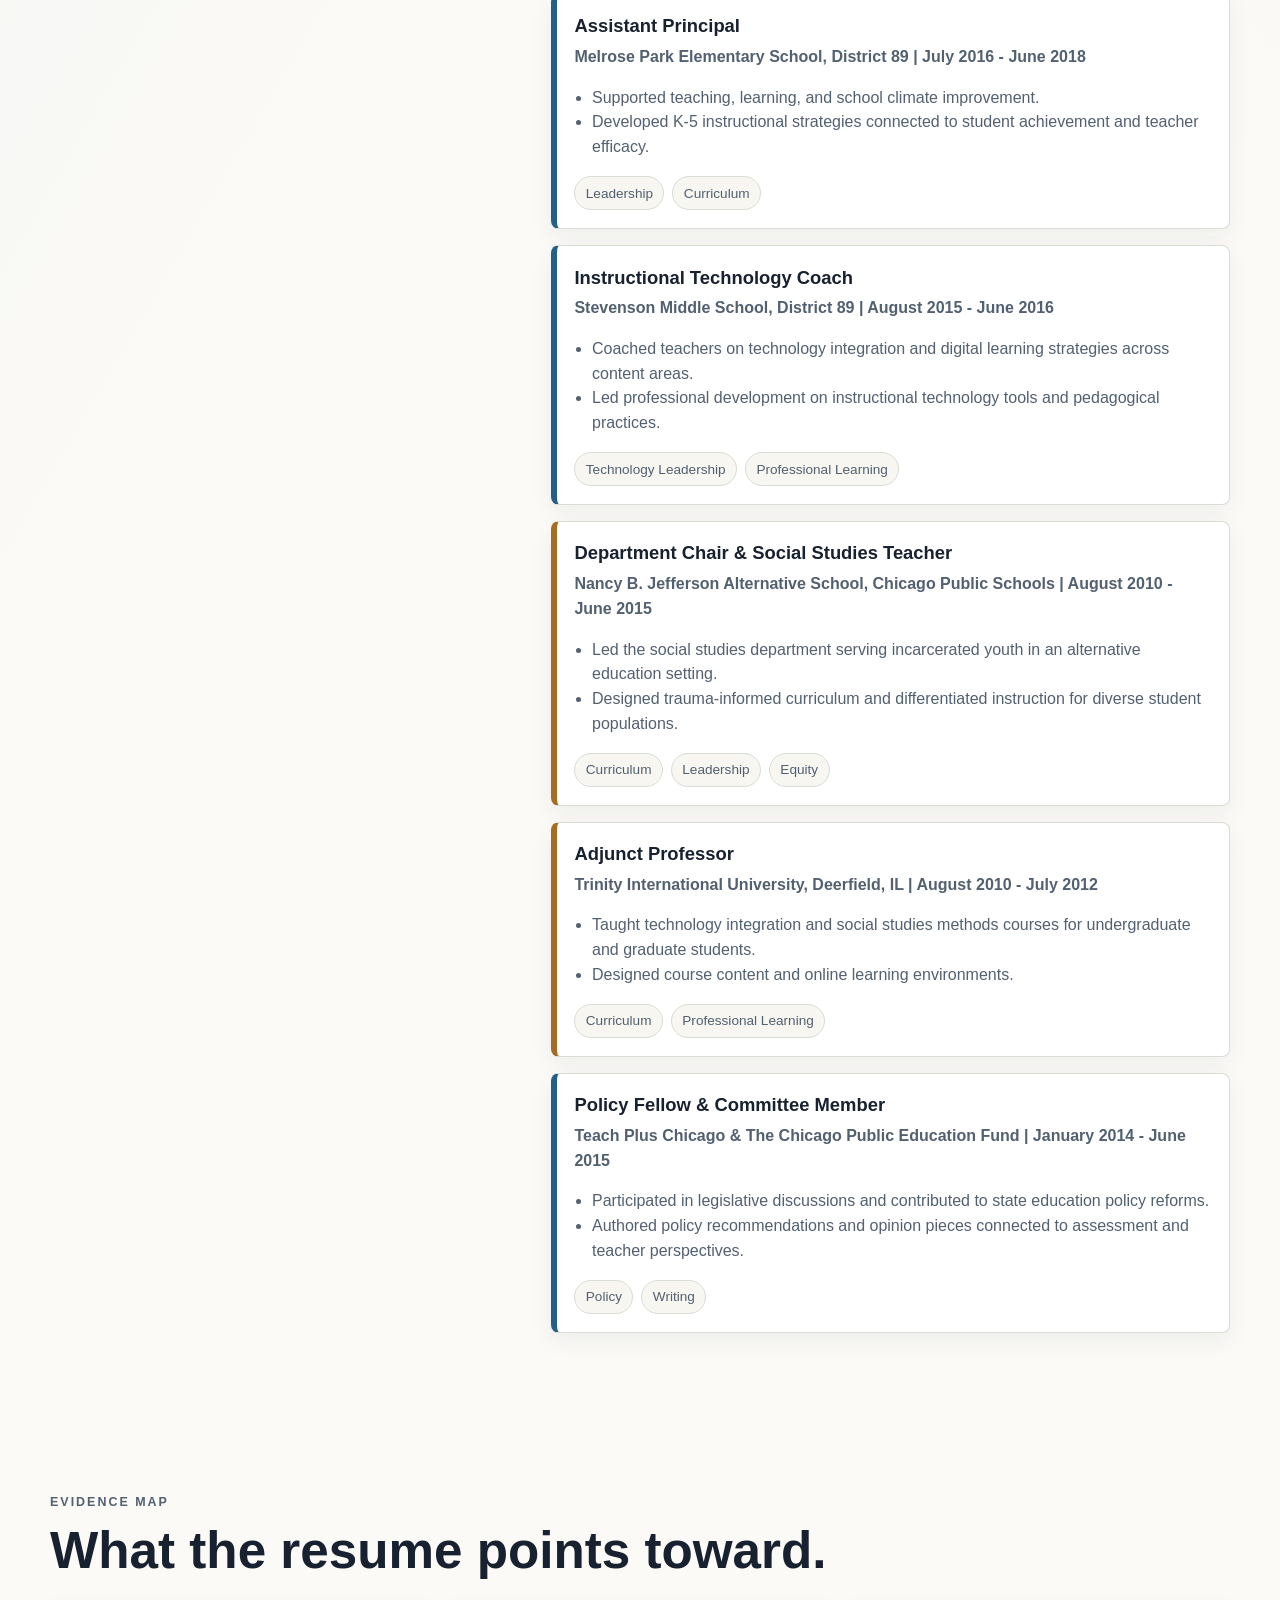
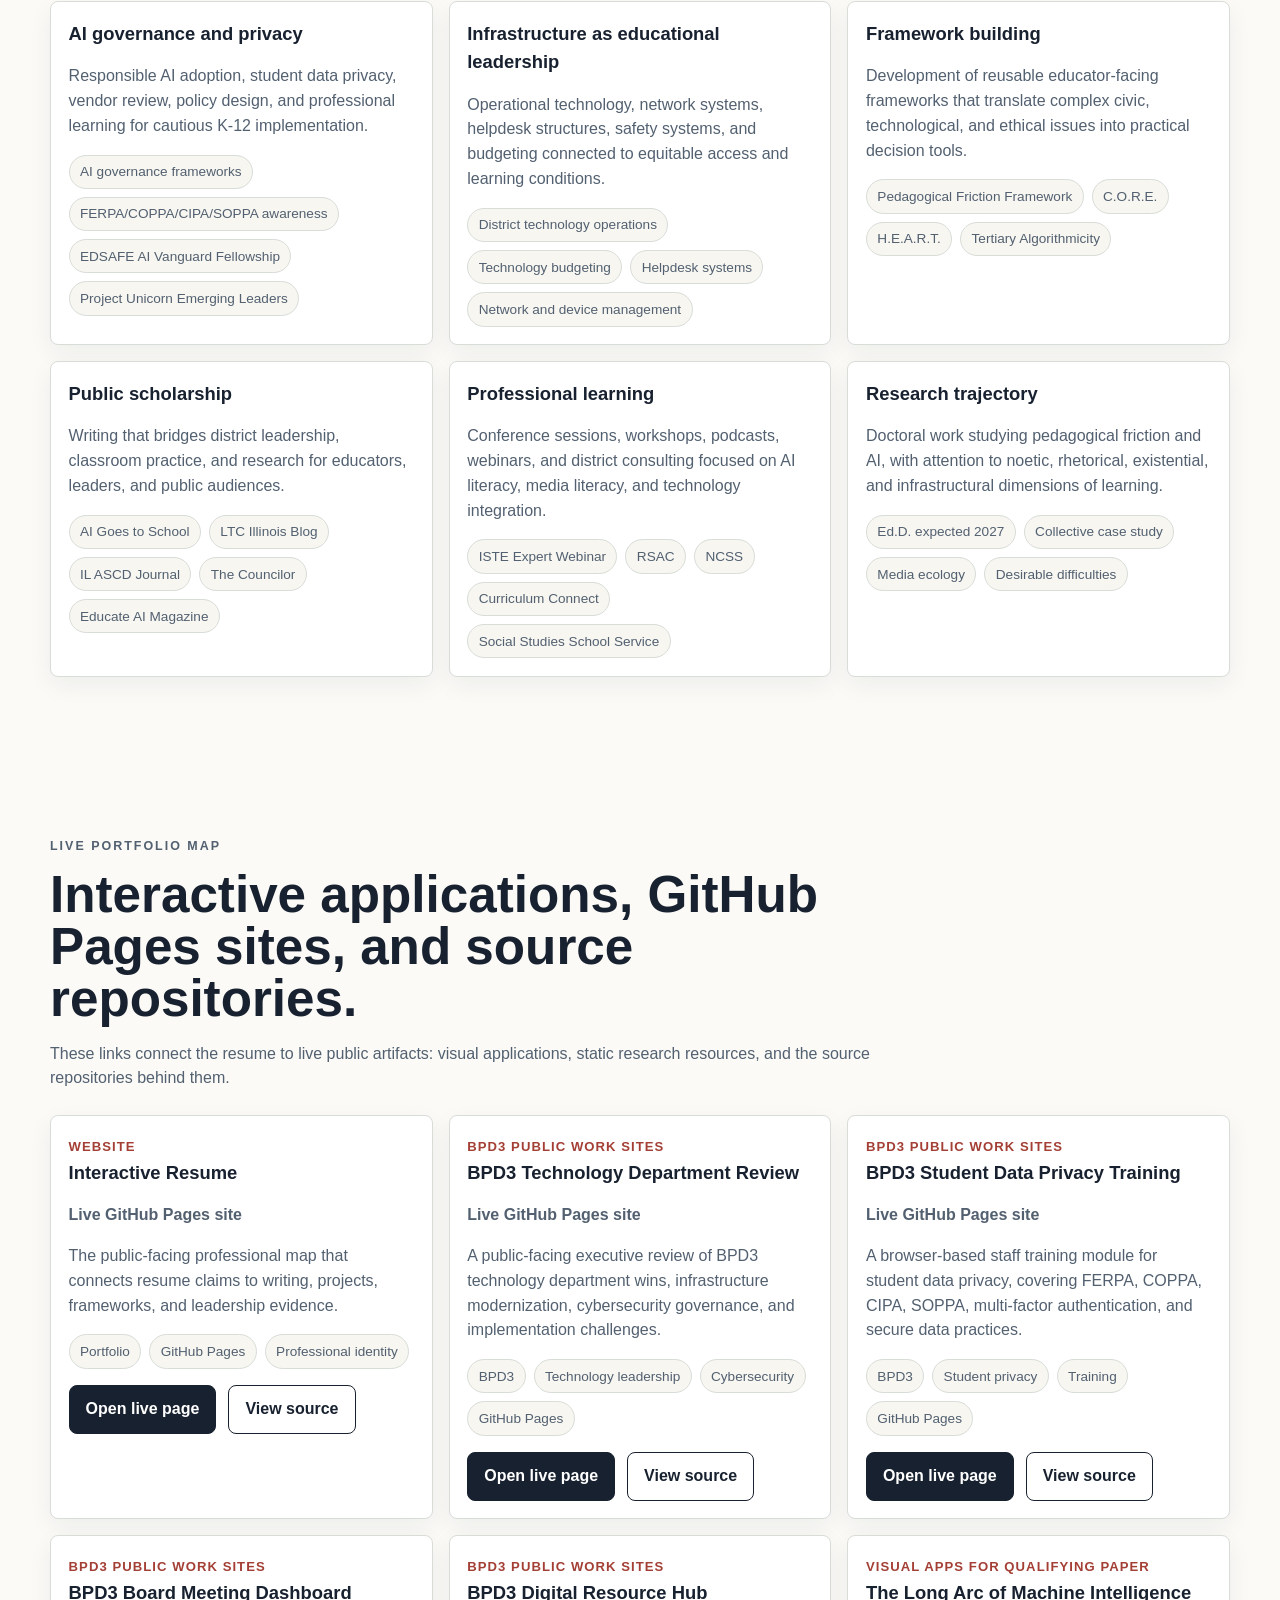
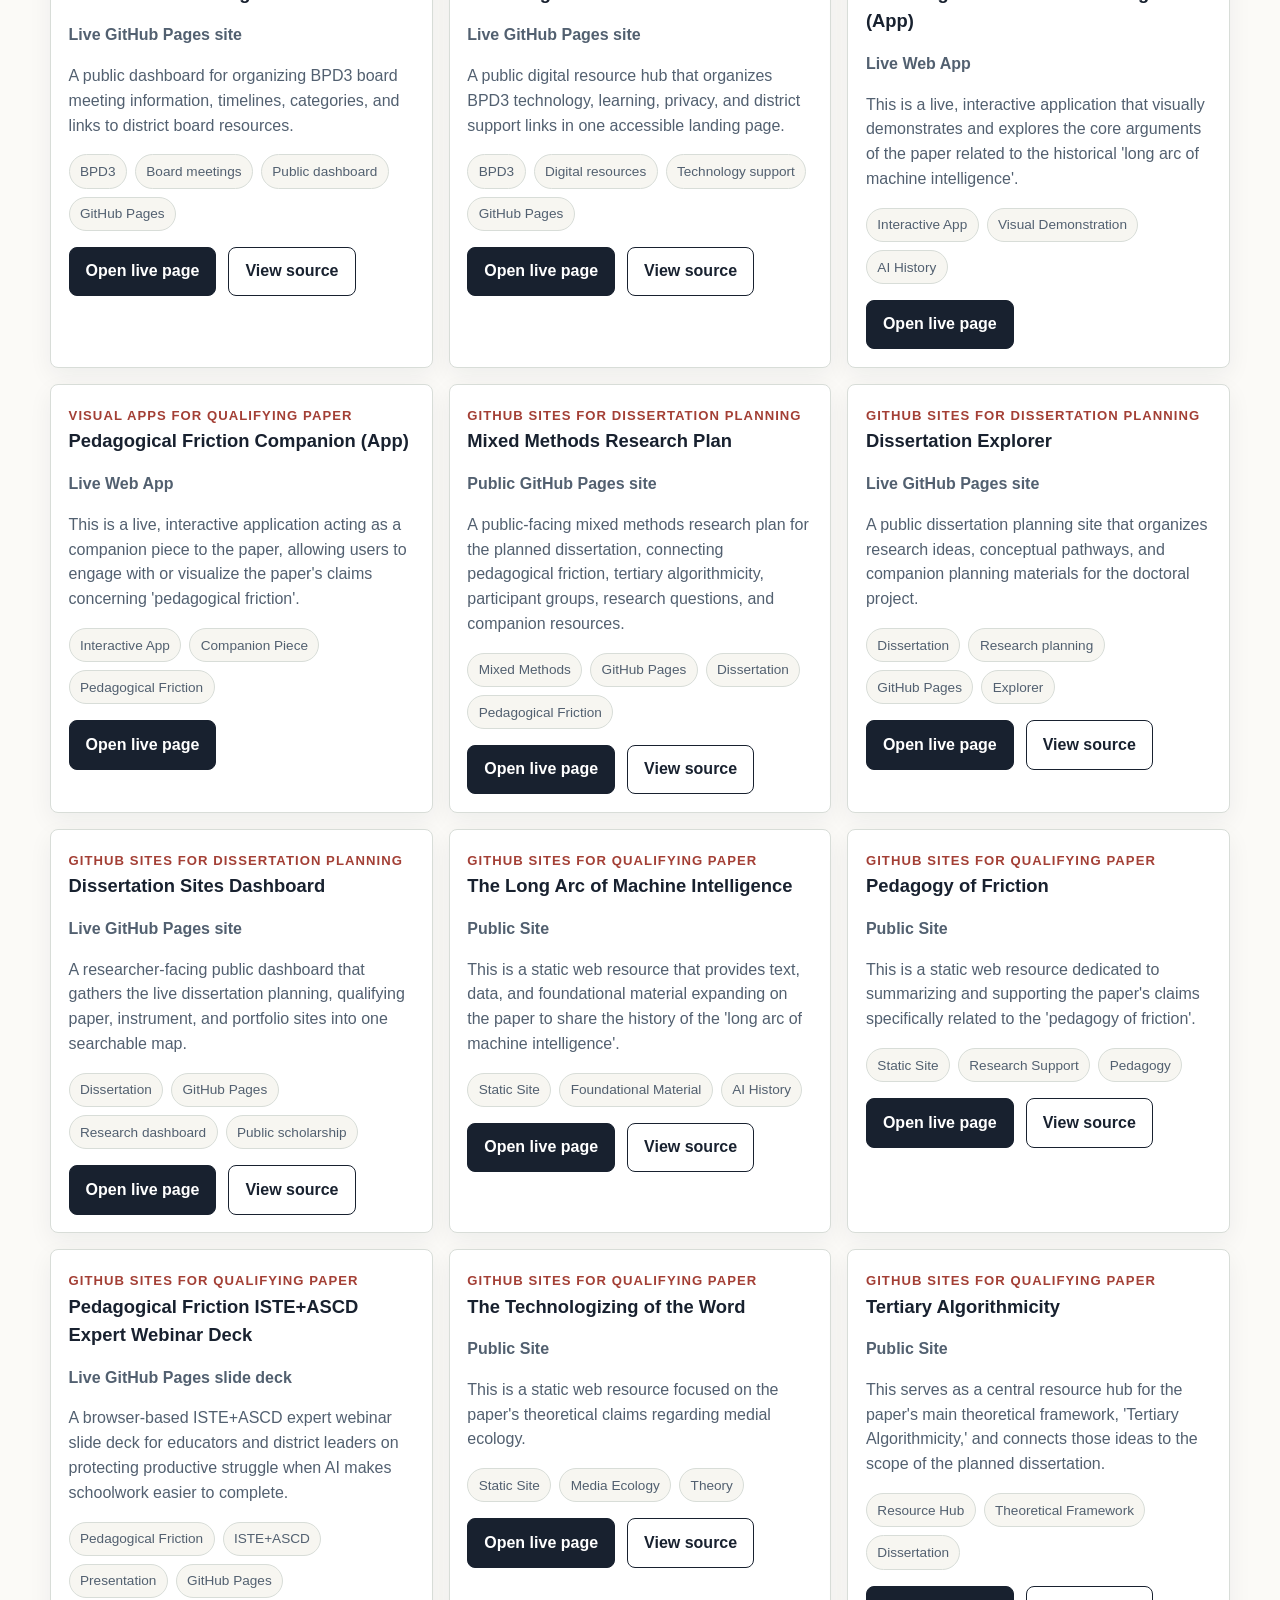
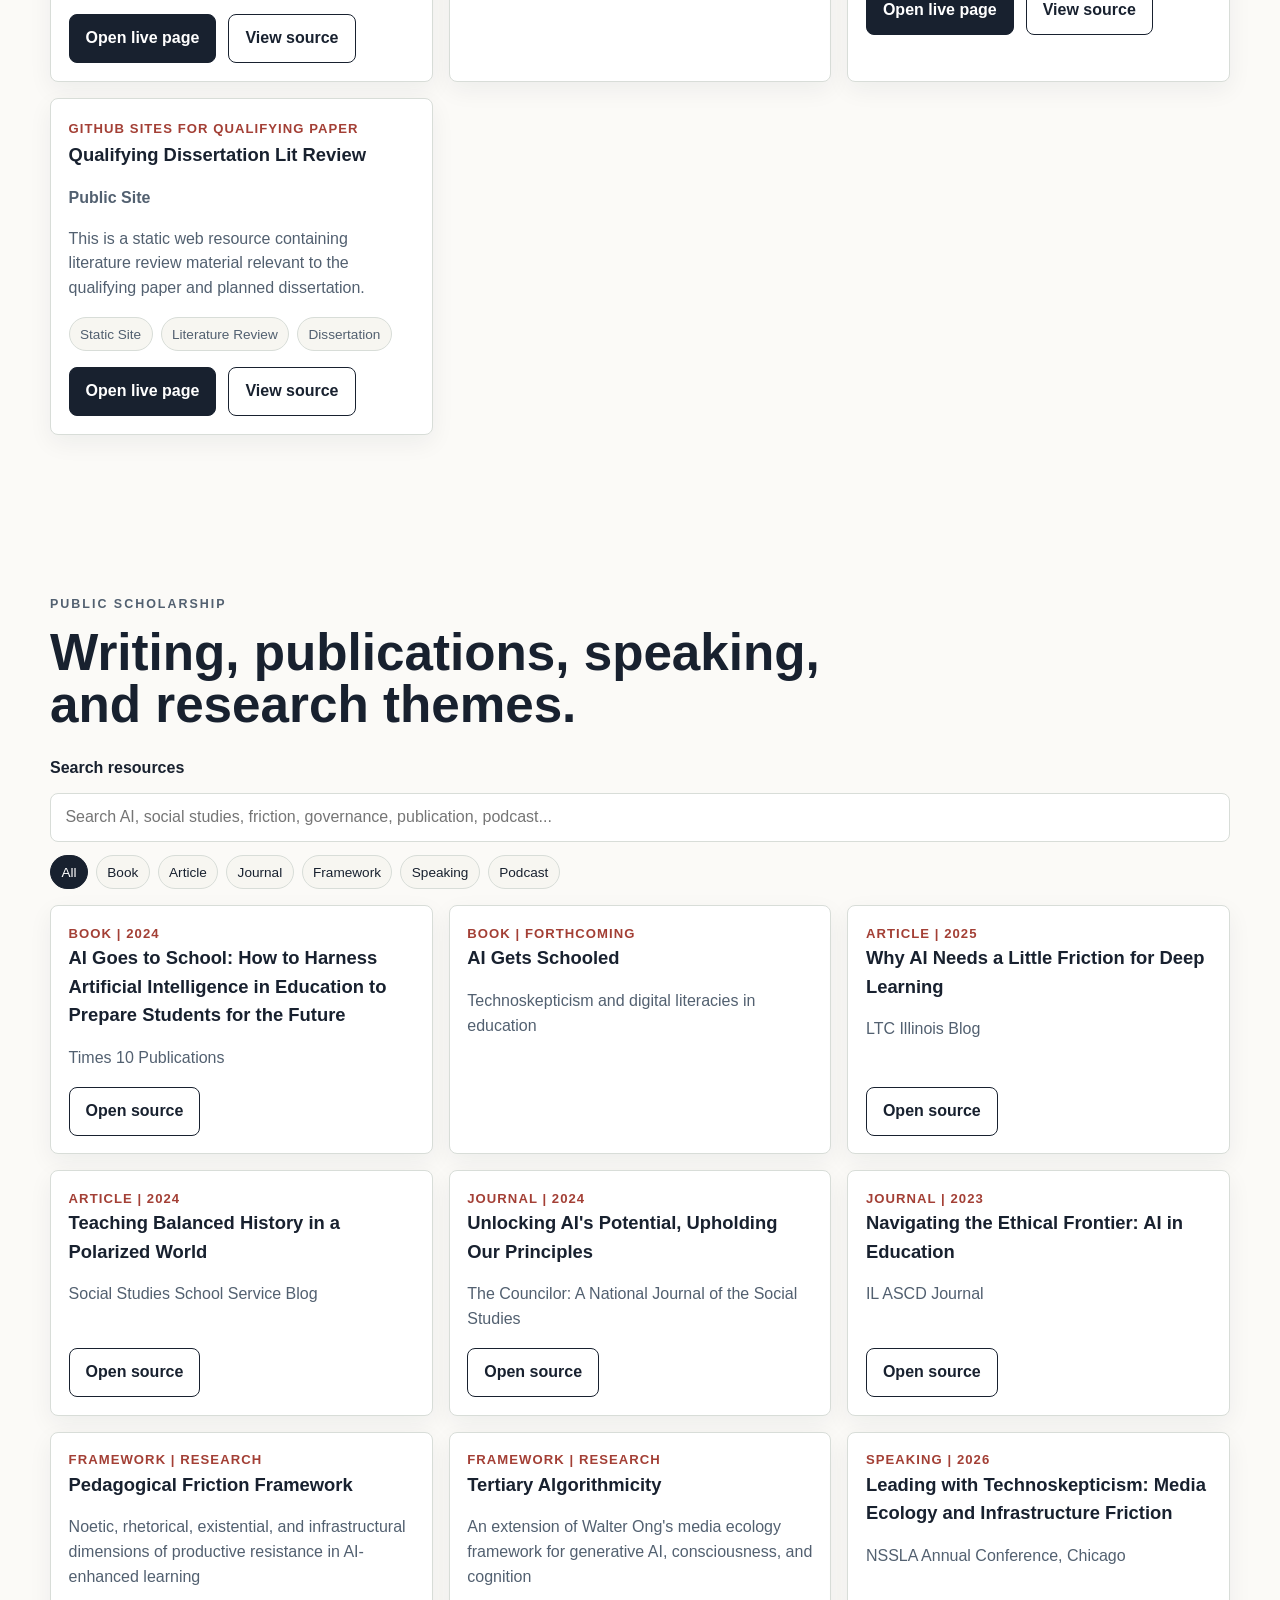
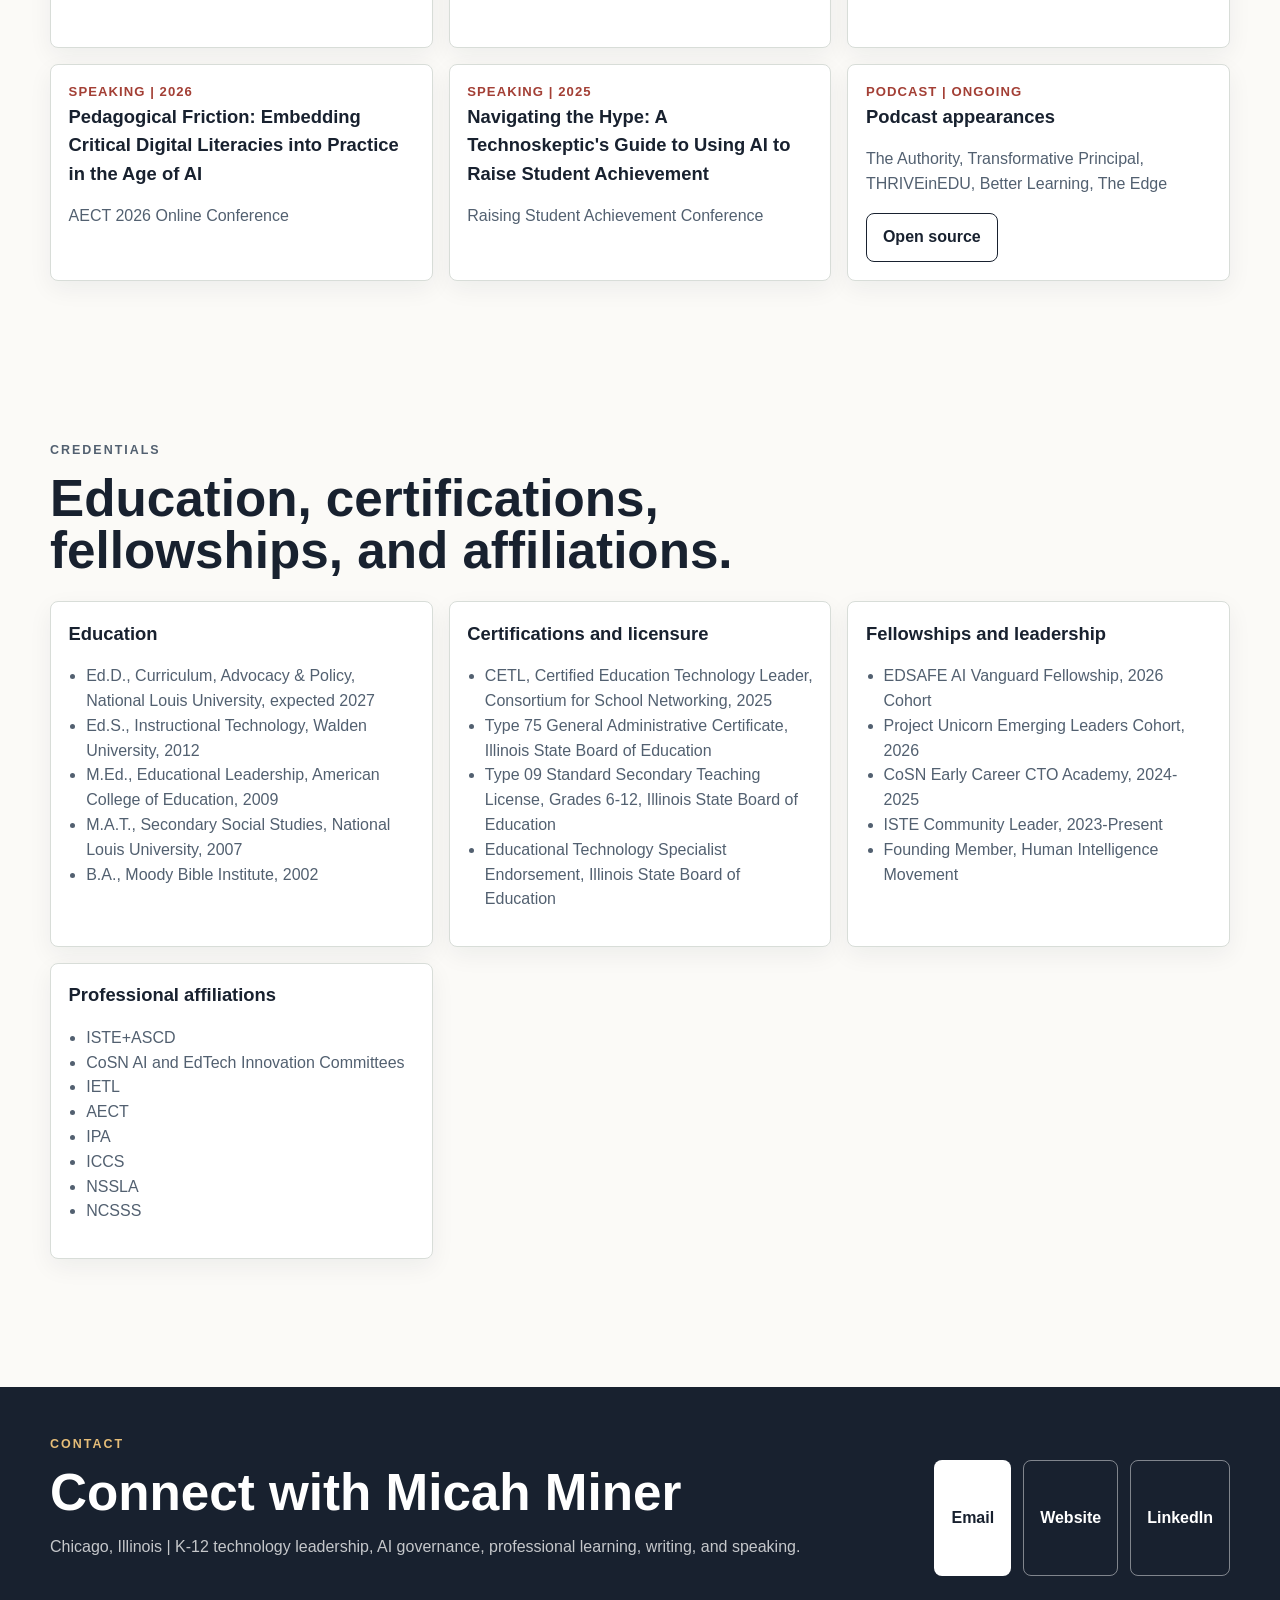
==== commit 358cf598: "Swap resume deck link to ISTE ASCD version" ====
--- a/docs/index.html
+++ b/docs/index.html
@@ -146,6 +146,6 @@
       </div>
     </footer>
 
-    <script src="app.js?v=20260502-practitioner-friction-deck"></script>
+    <script src="app.js?v=20260503-iste-ascd-friction-deck"></script>
   </body>
 </html>
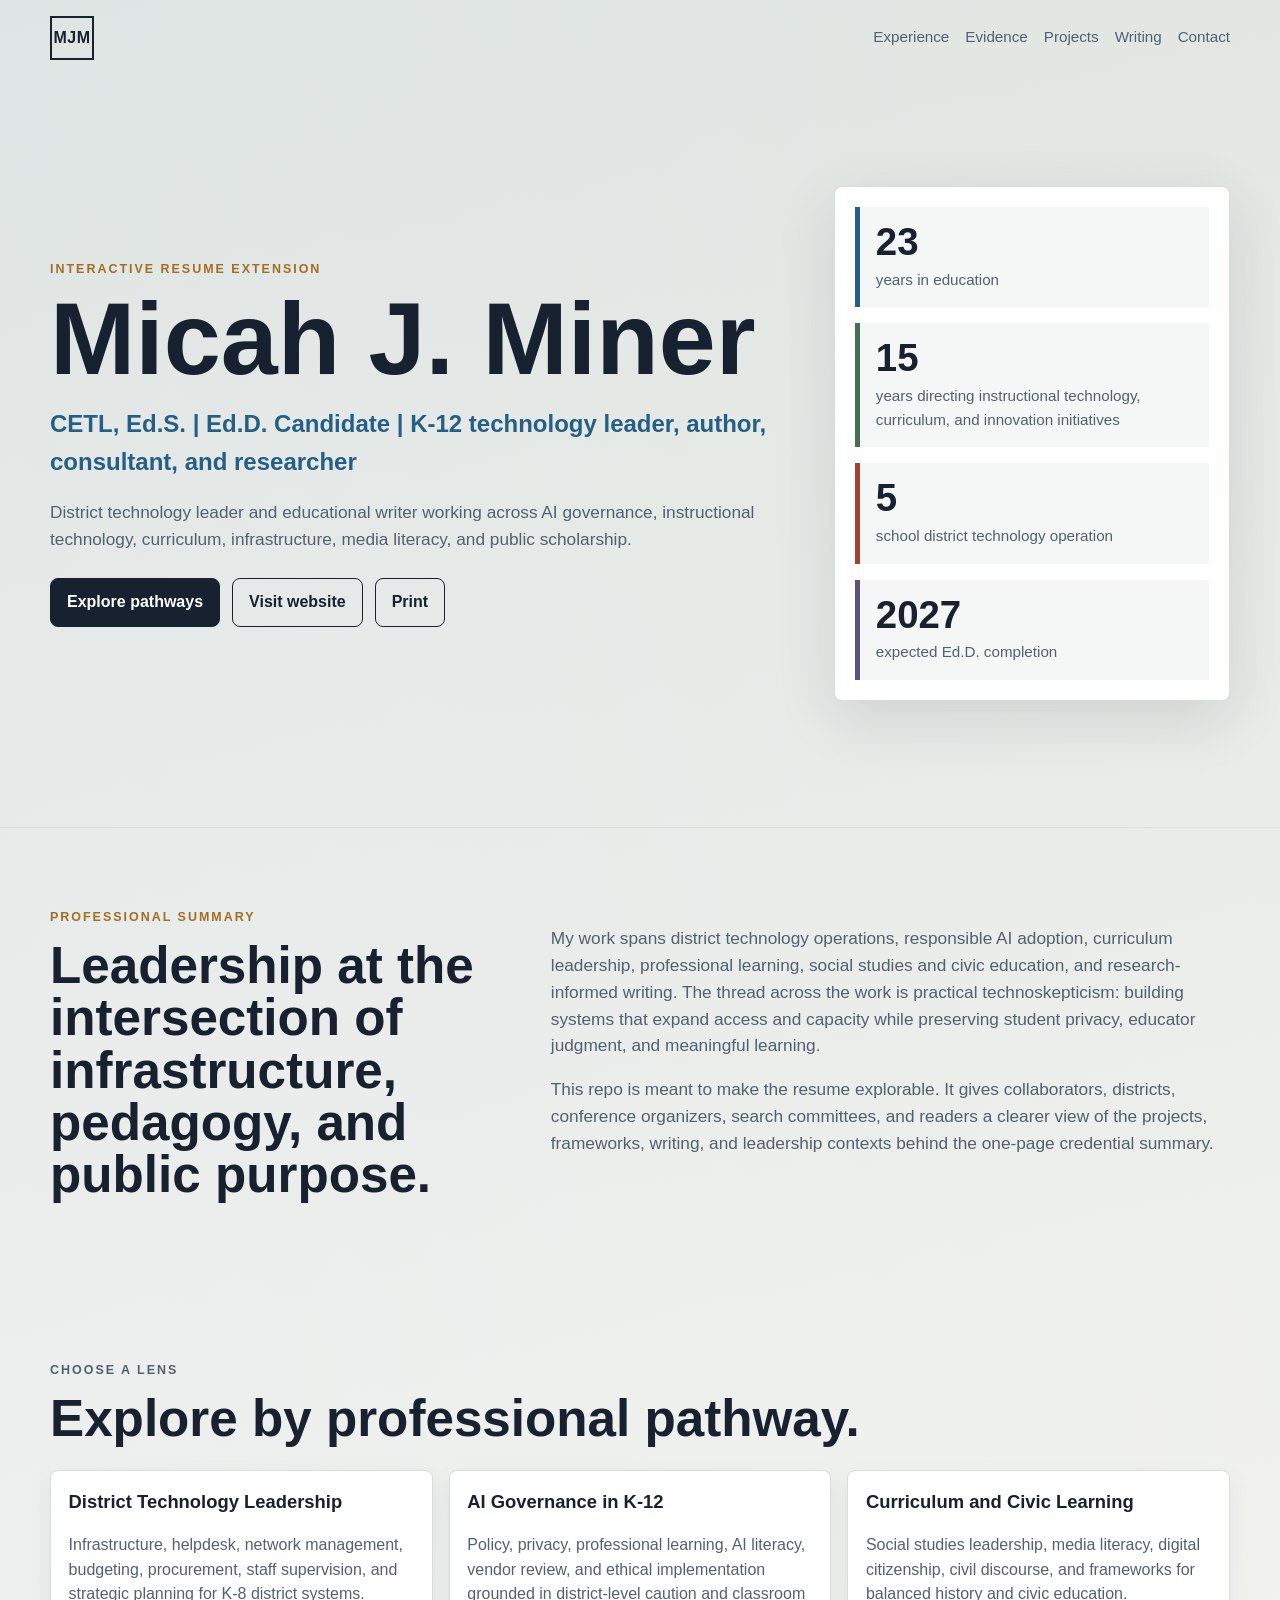
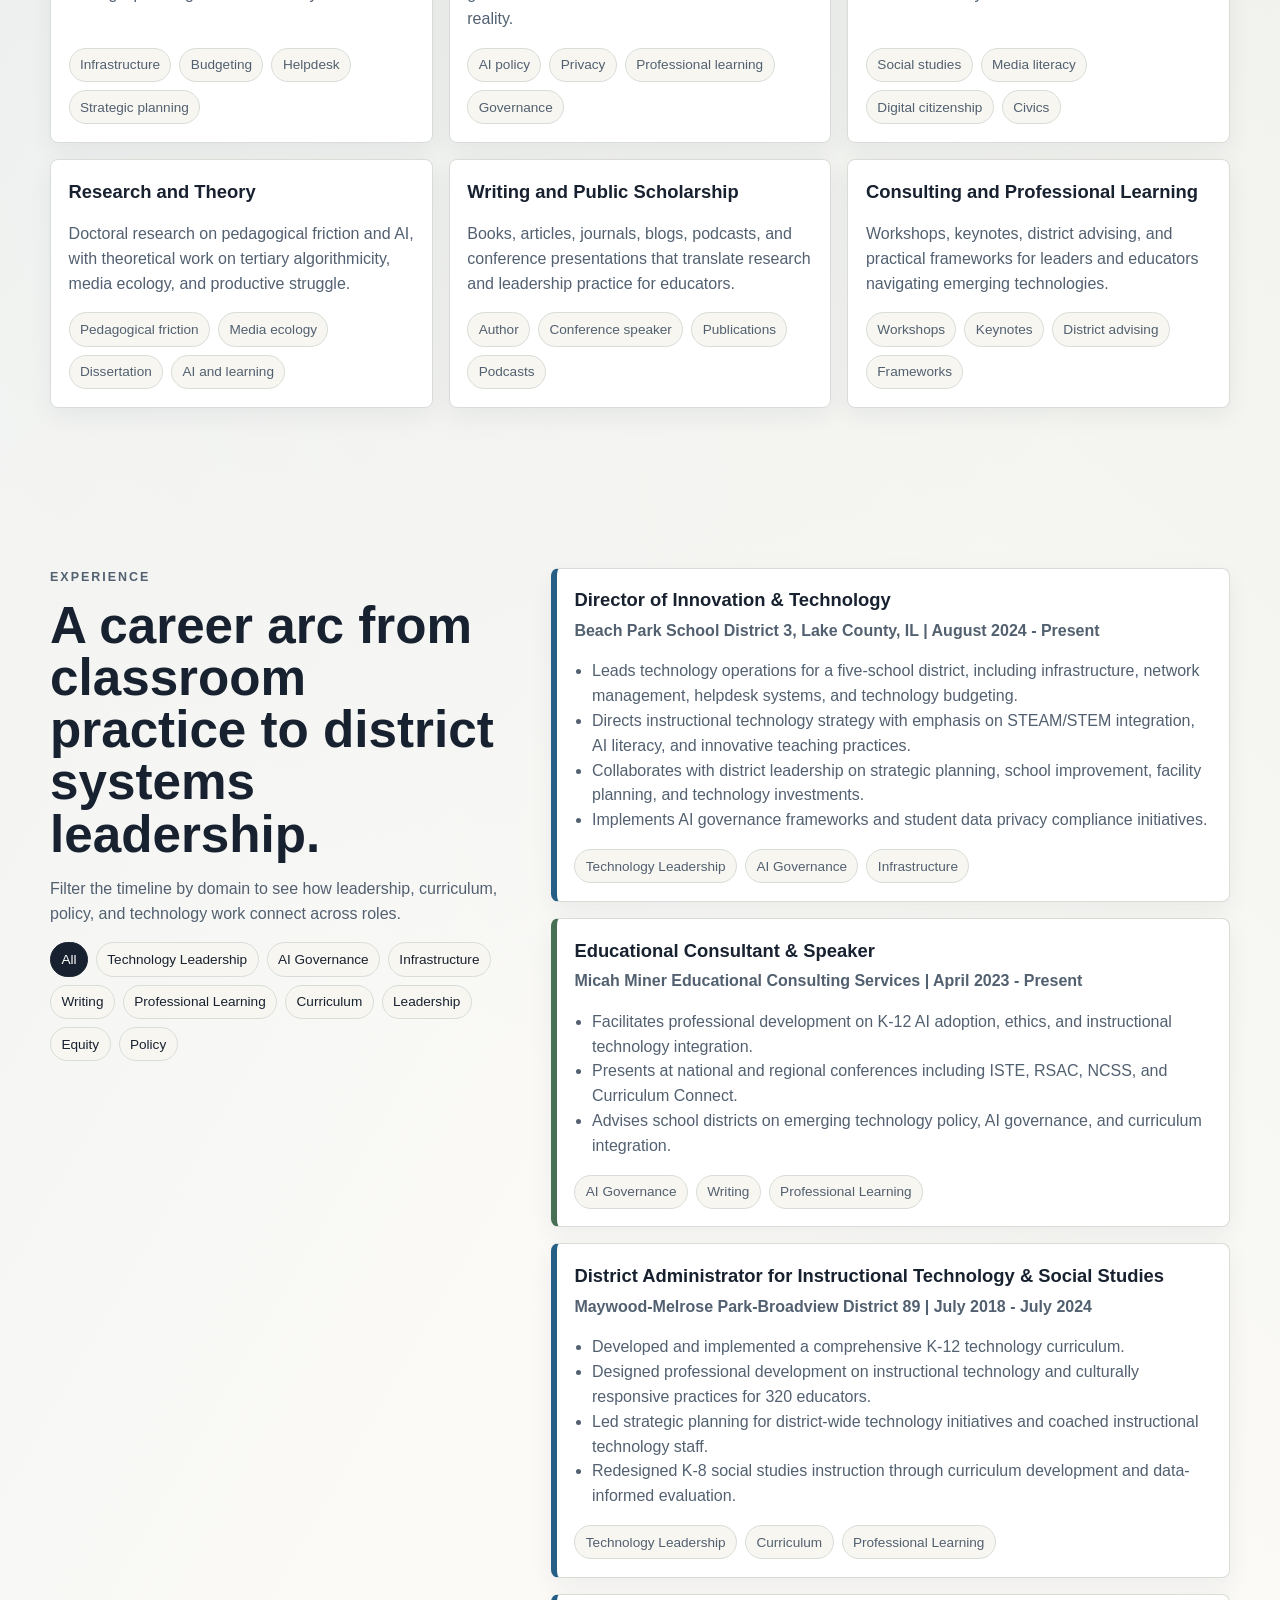
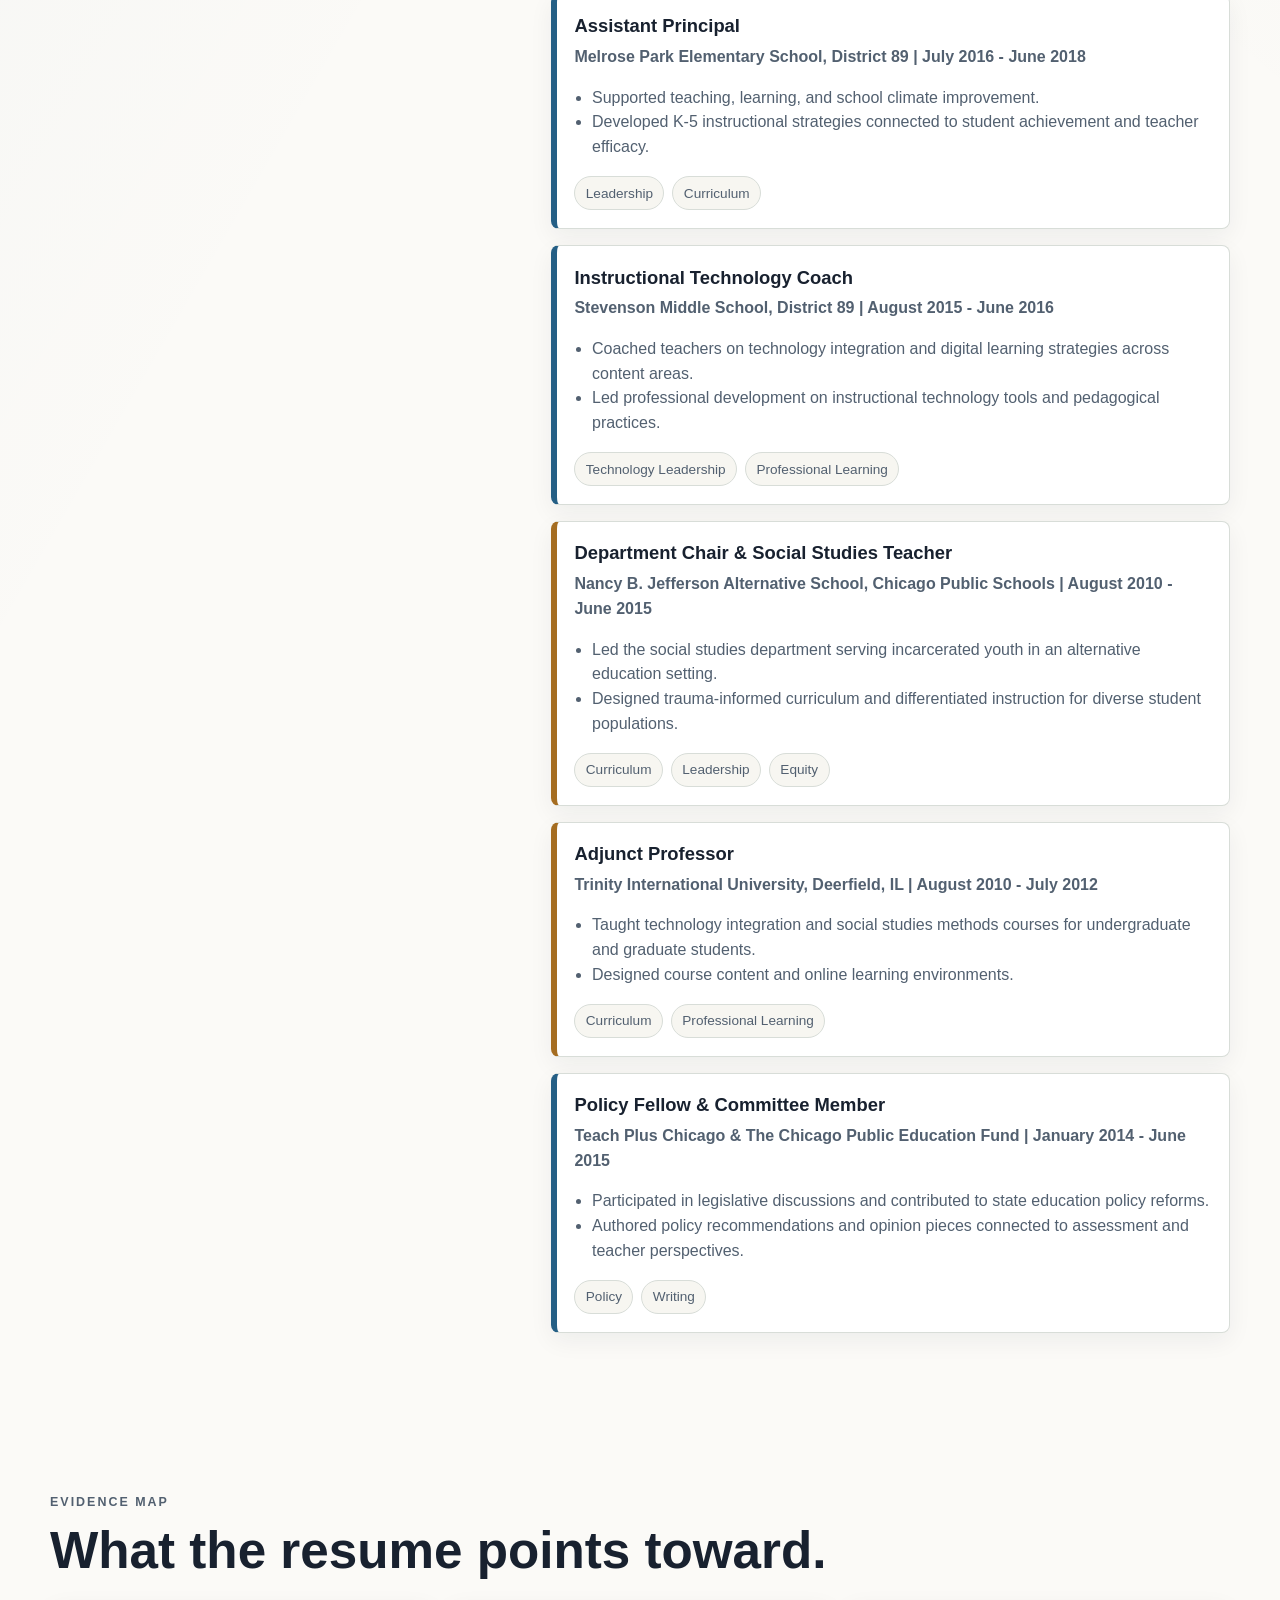
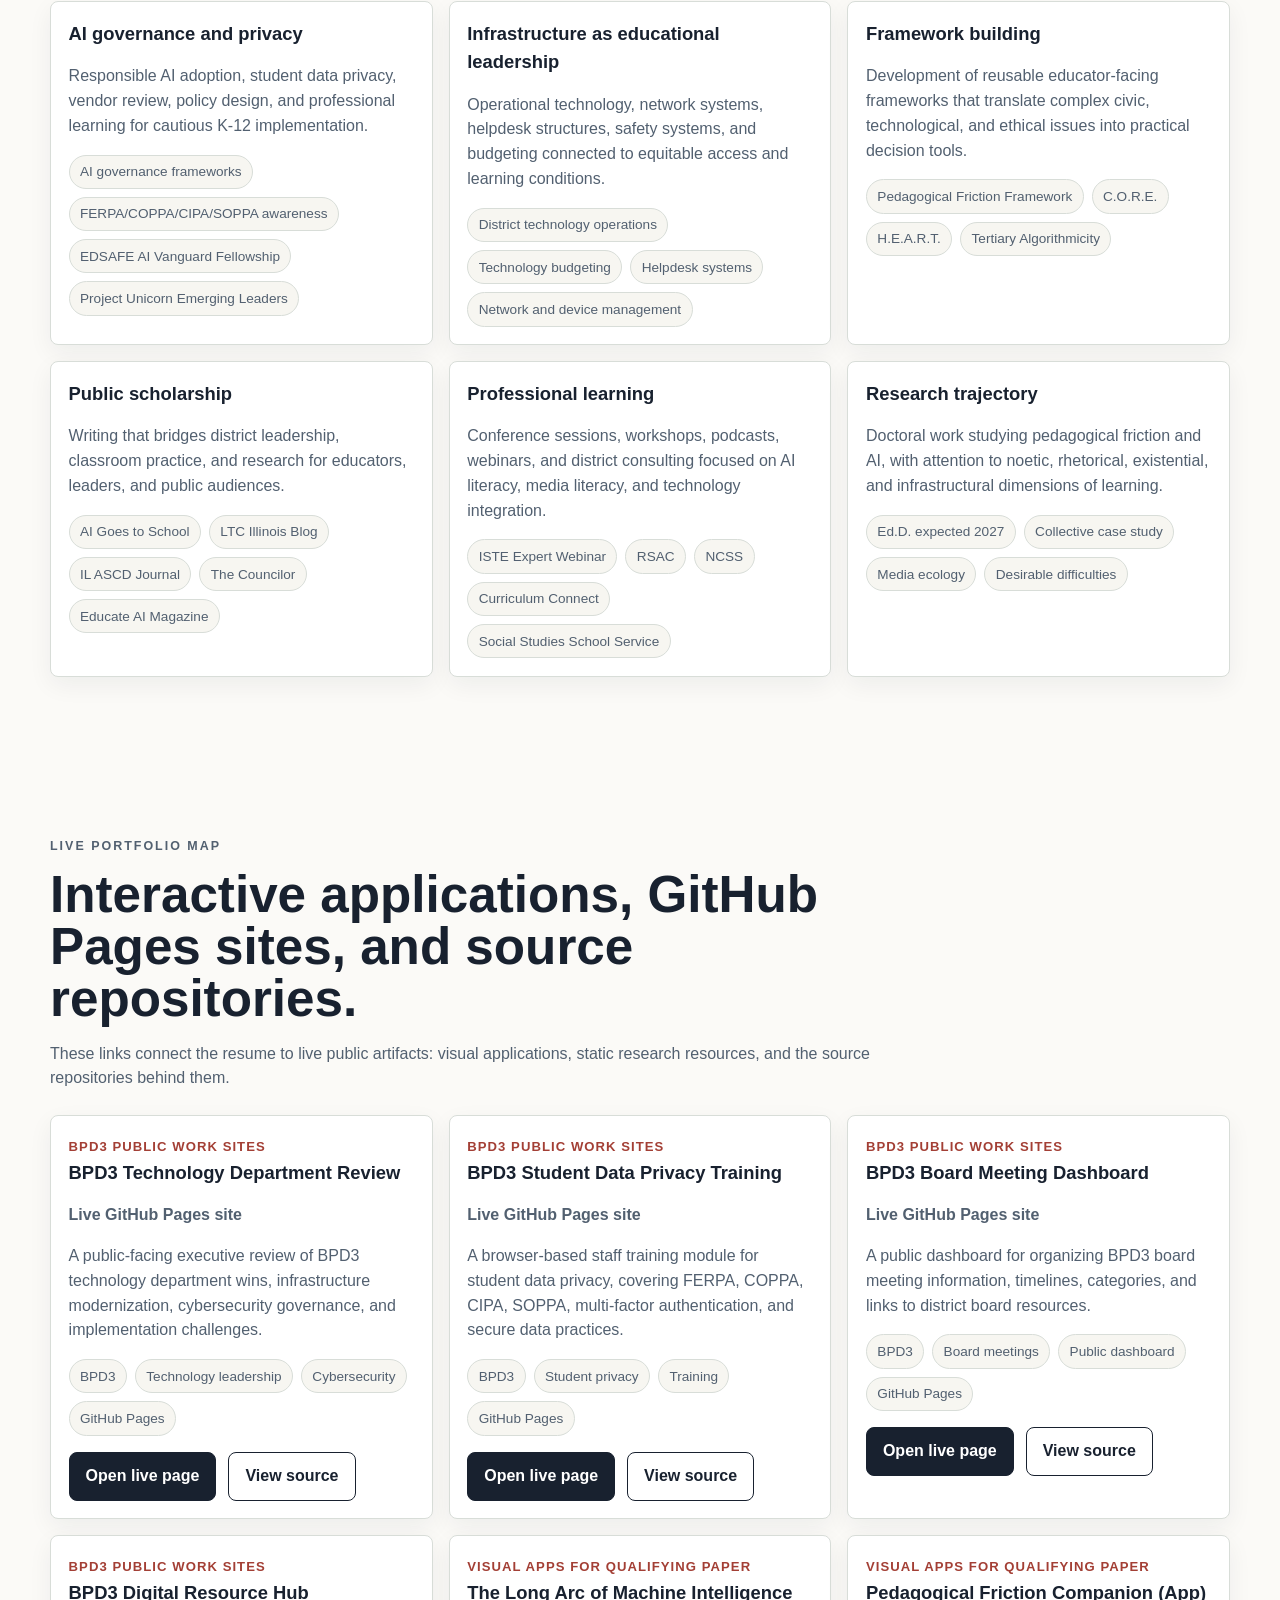
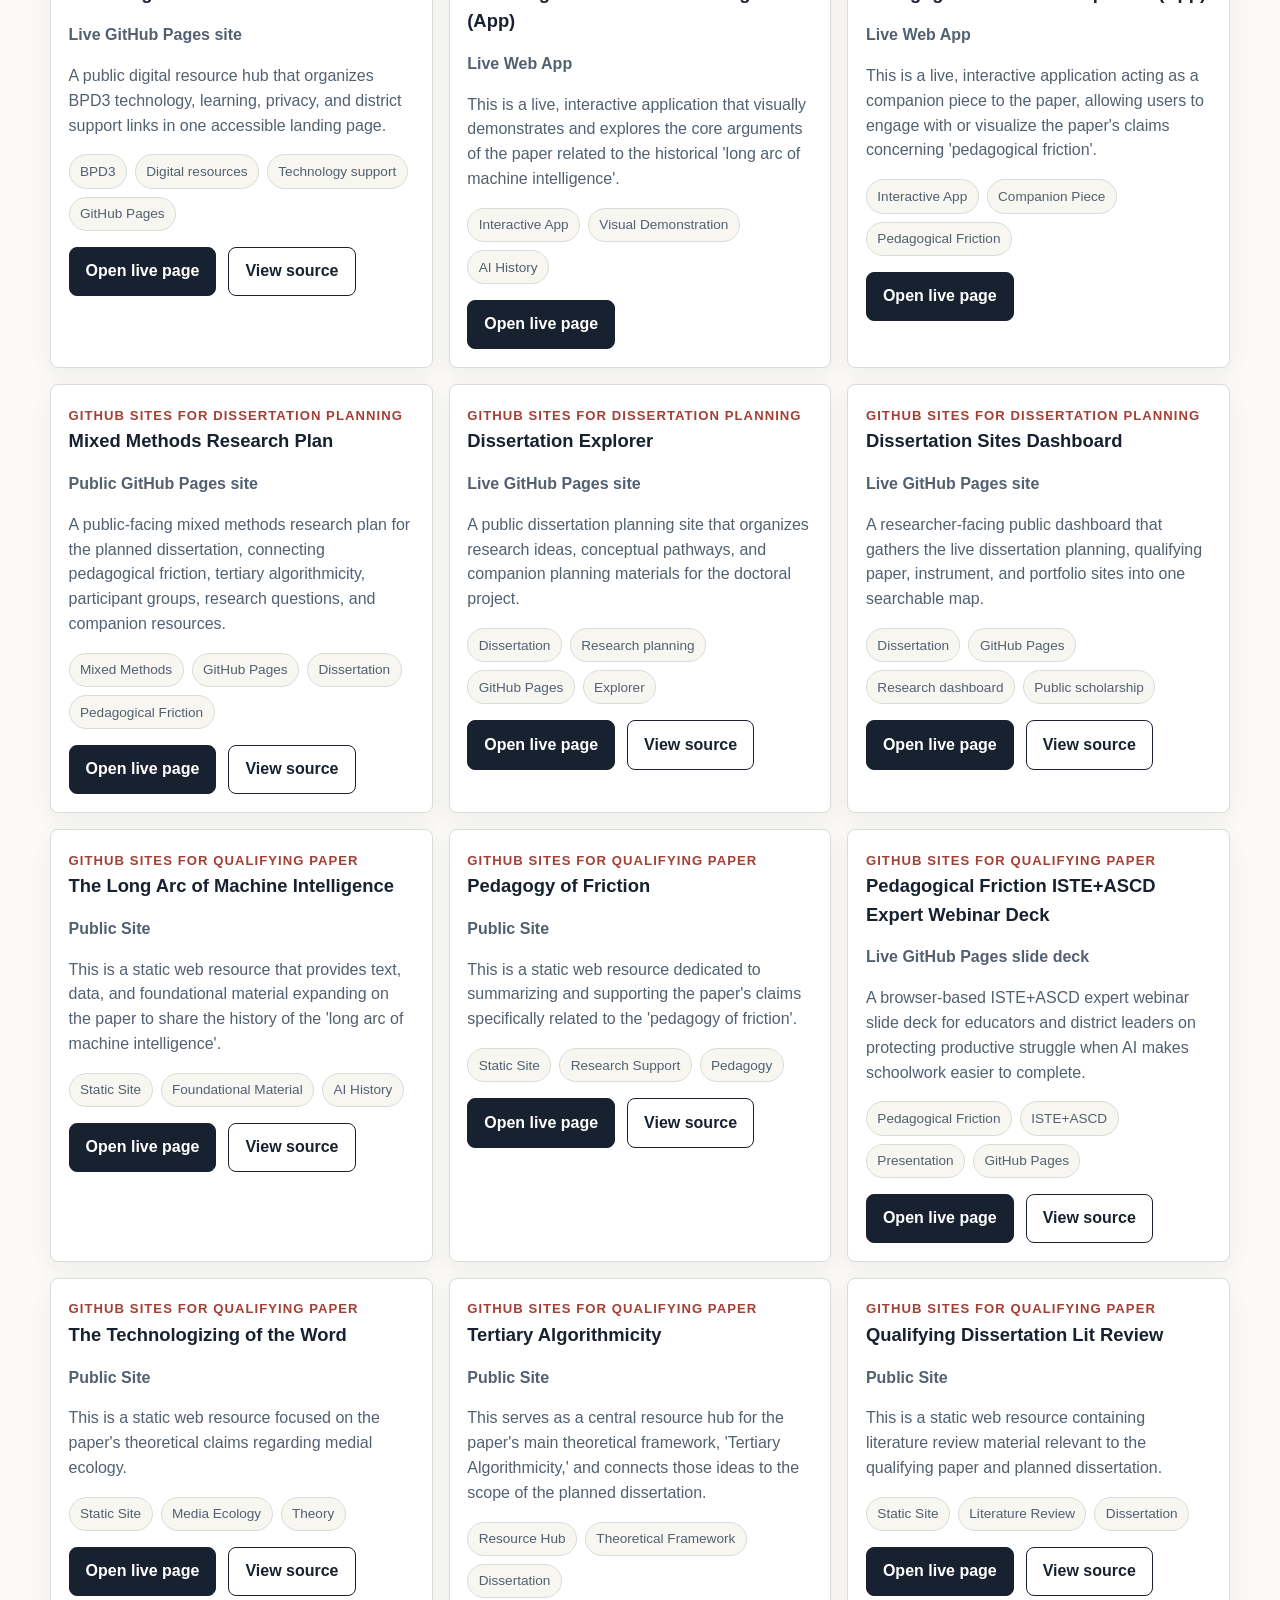
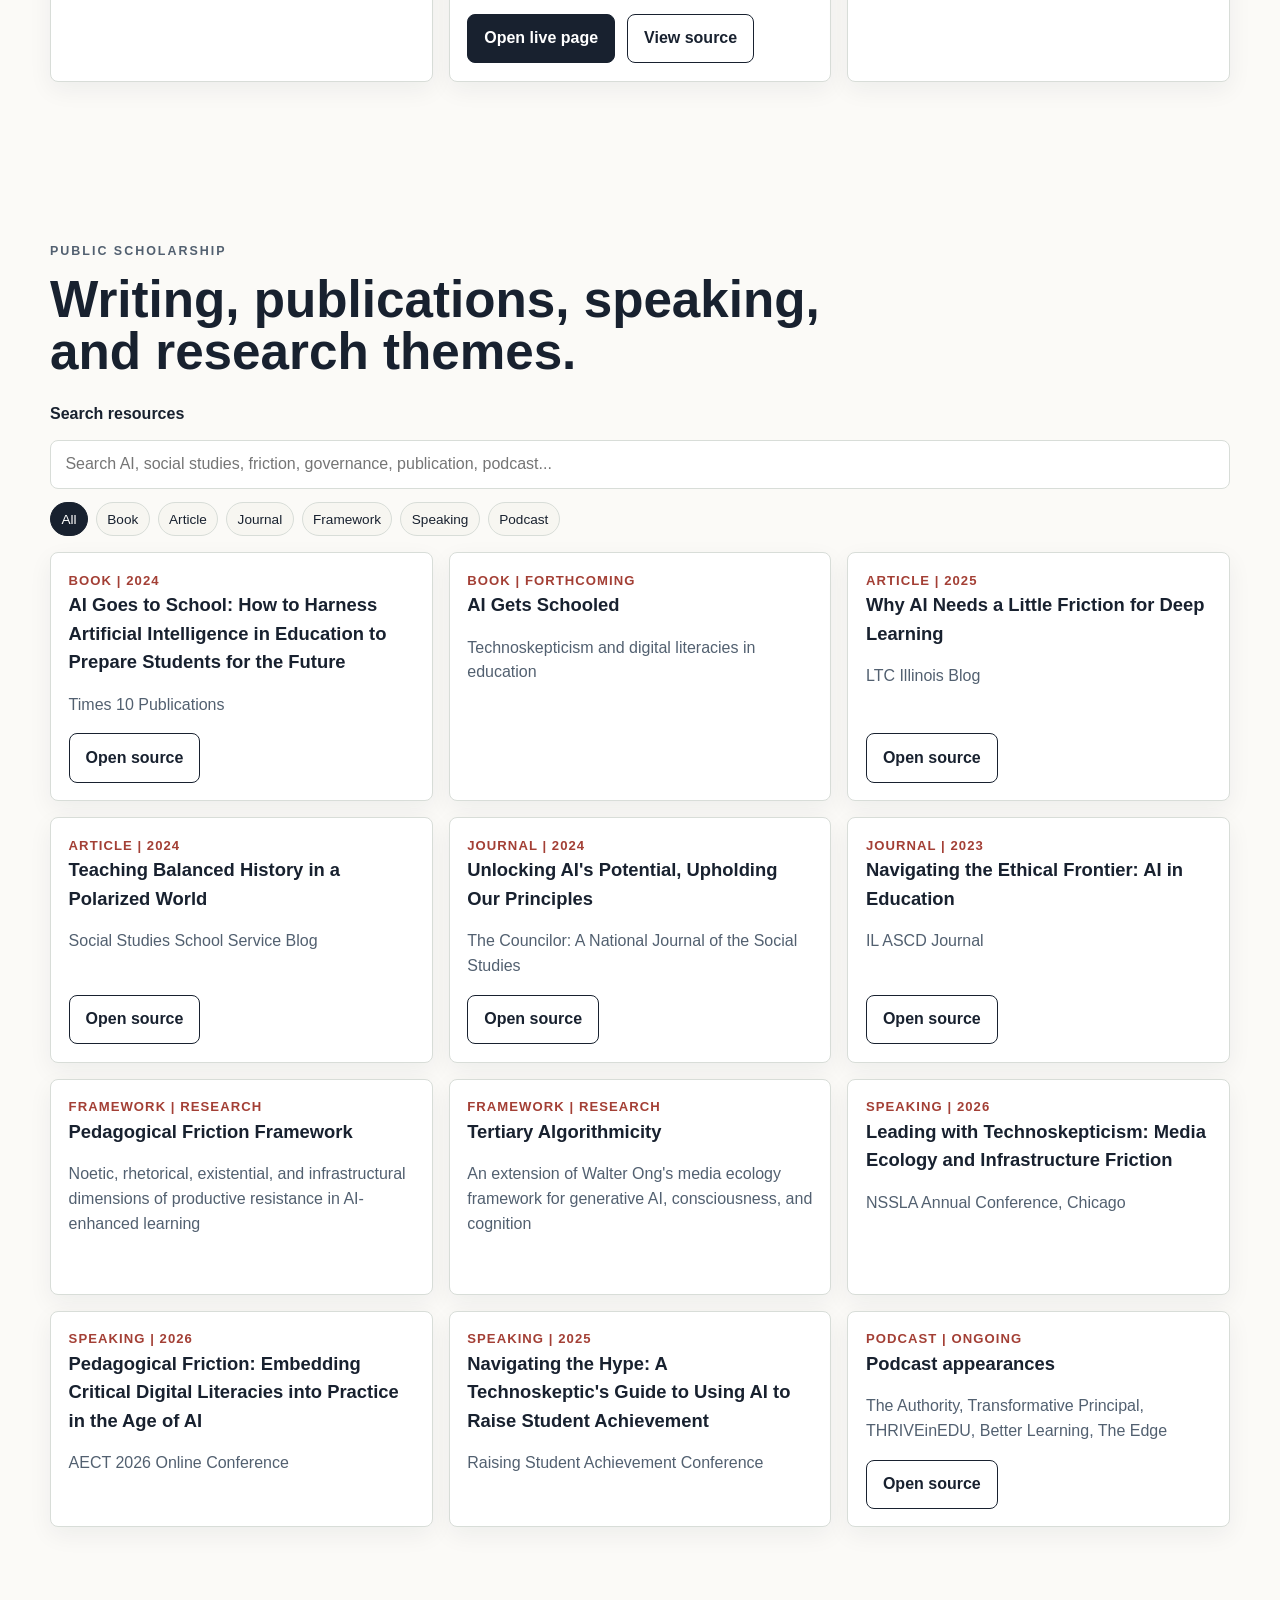
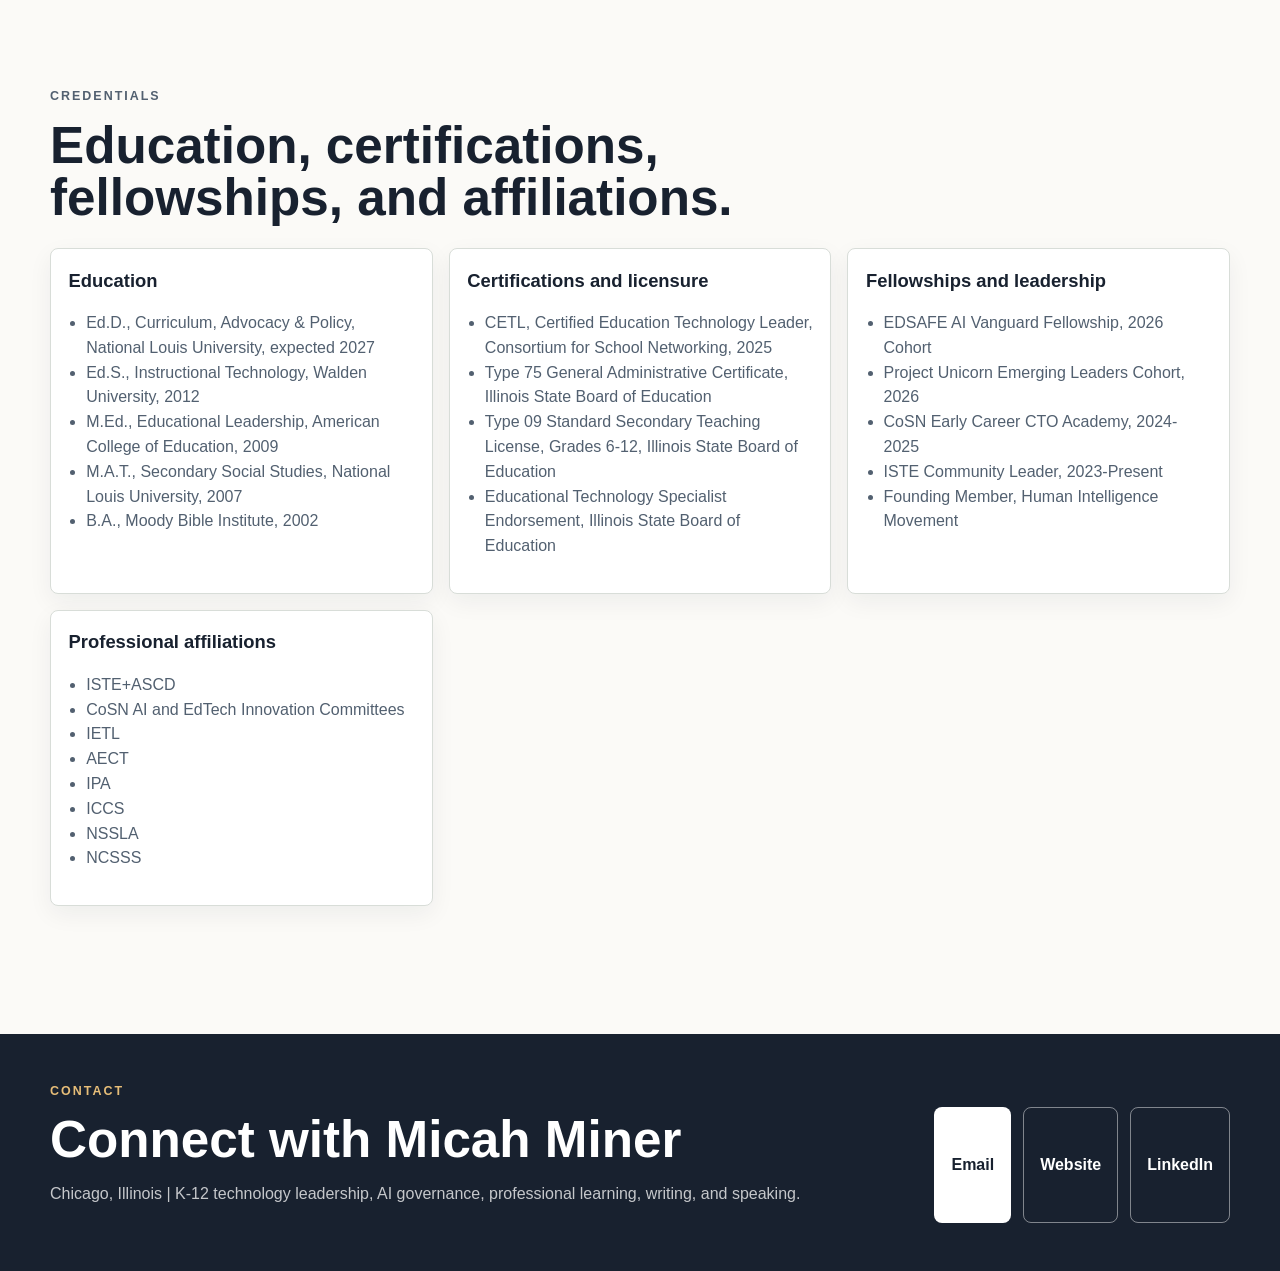
==== commit 43ff4404: "Remove resume self link card" ====
--- a/docs/index.html
+++ b/docs/index.html
@@ -146,6 +146,6 @@
       </div>
     </footer>
 
-    <script src="app.js?v=20260503-iste-ascd-friction-deck"></script>
+    <script src="app.js?v=20260503-remove-self-link"></script>
   </body>
 </html>
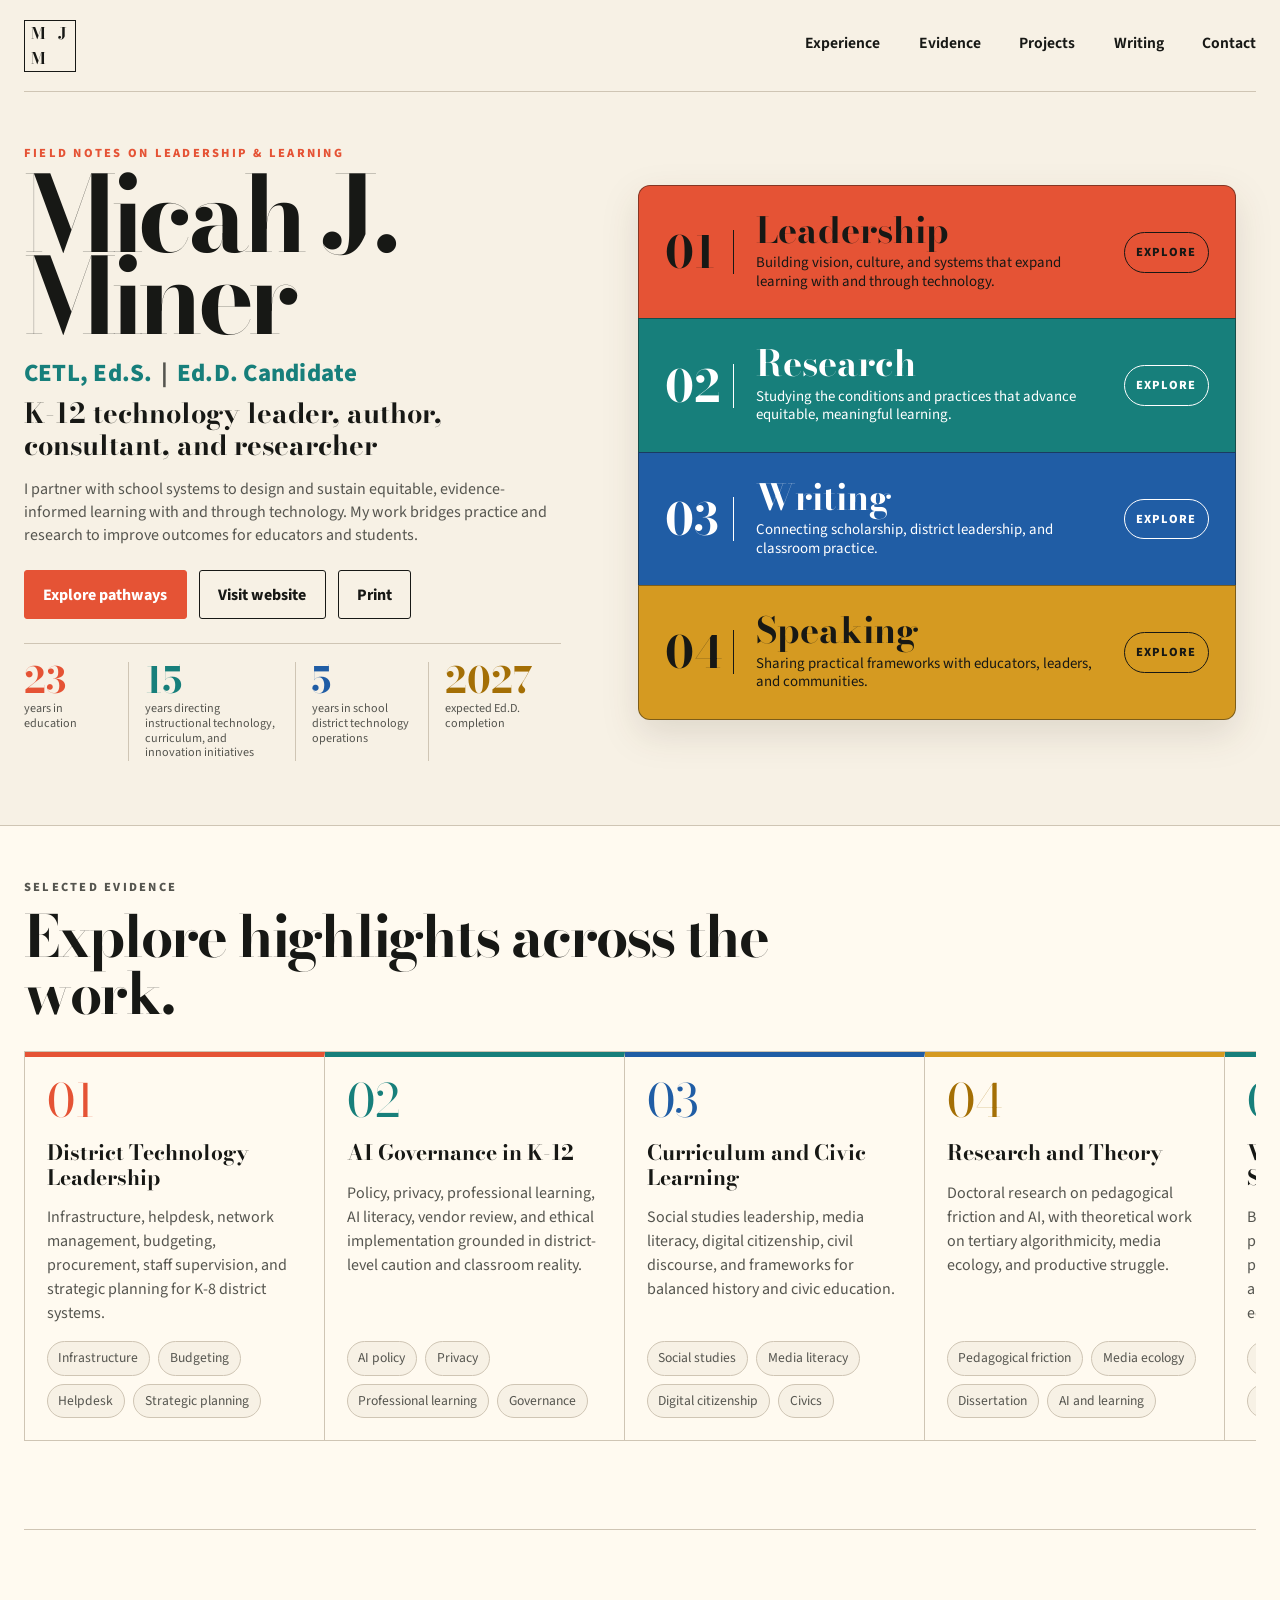
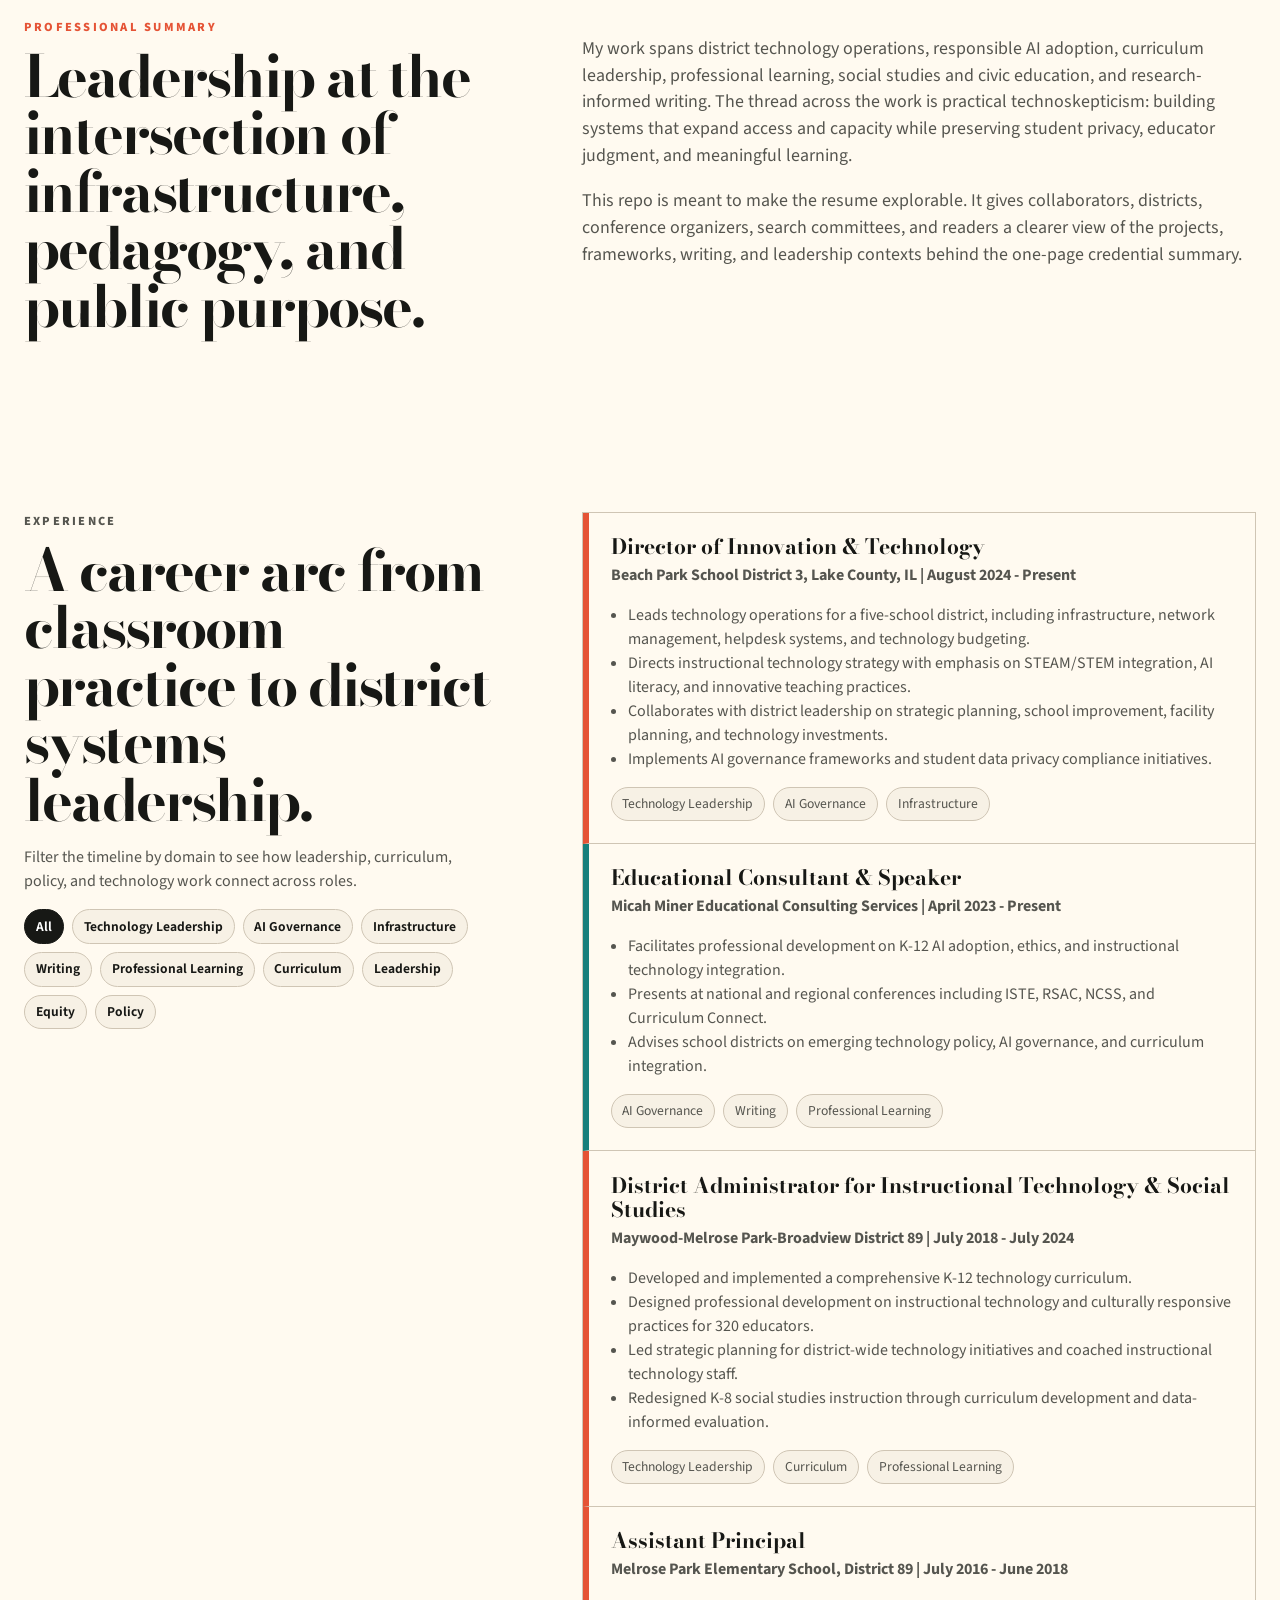
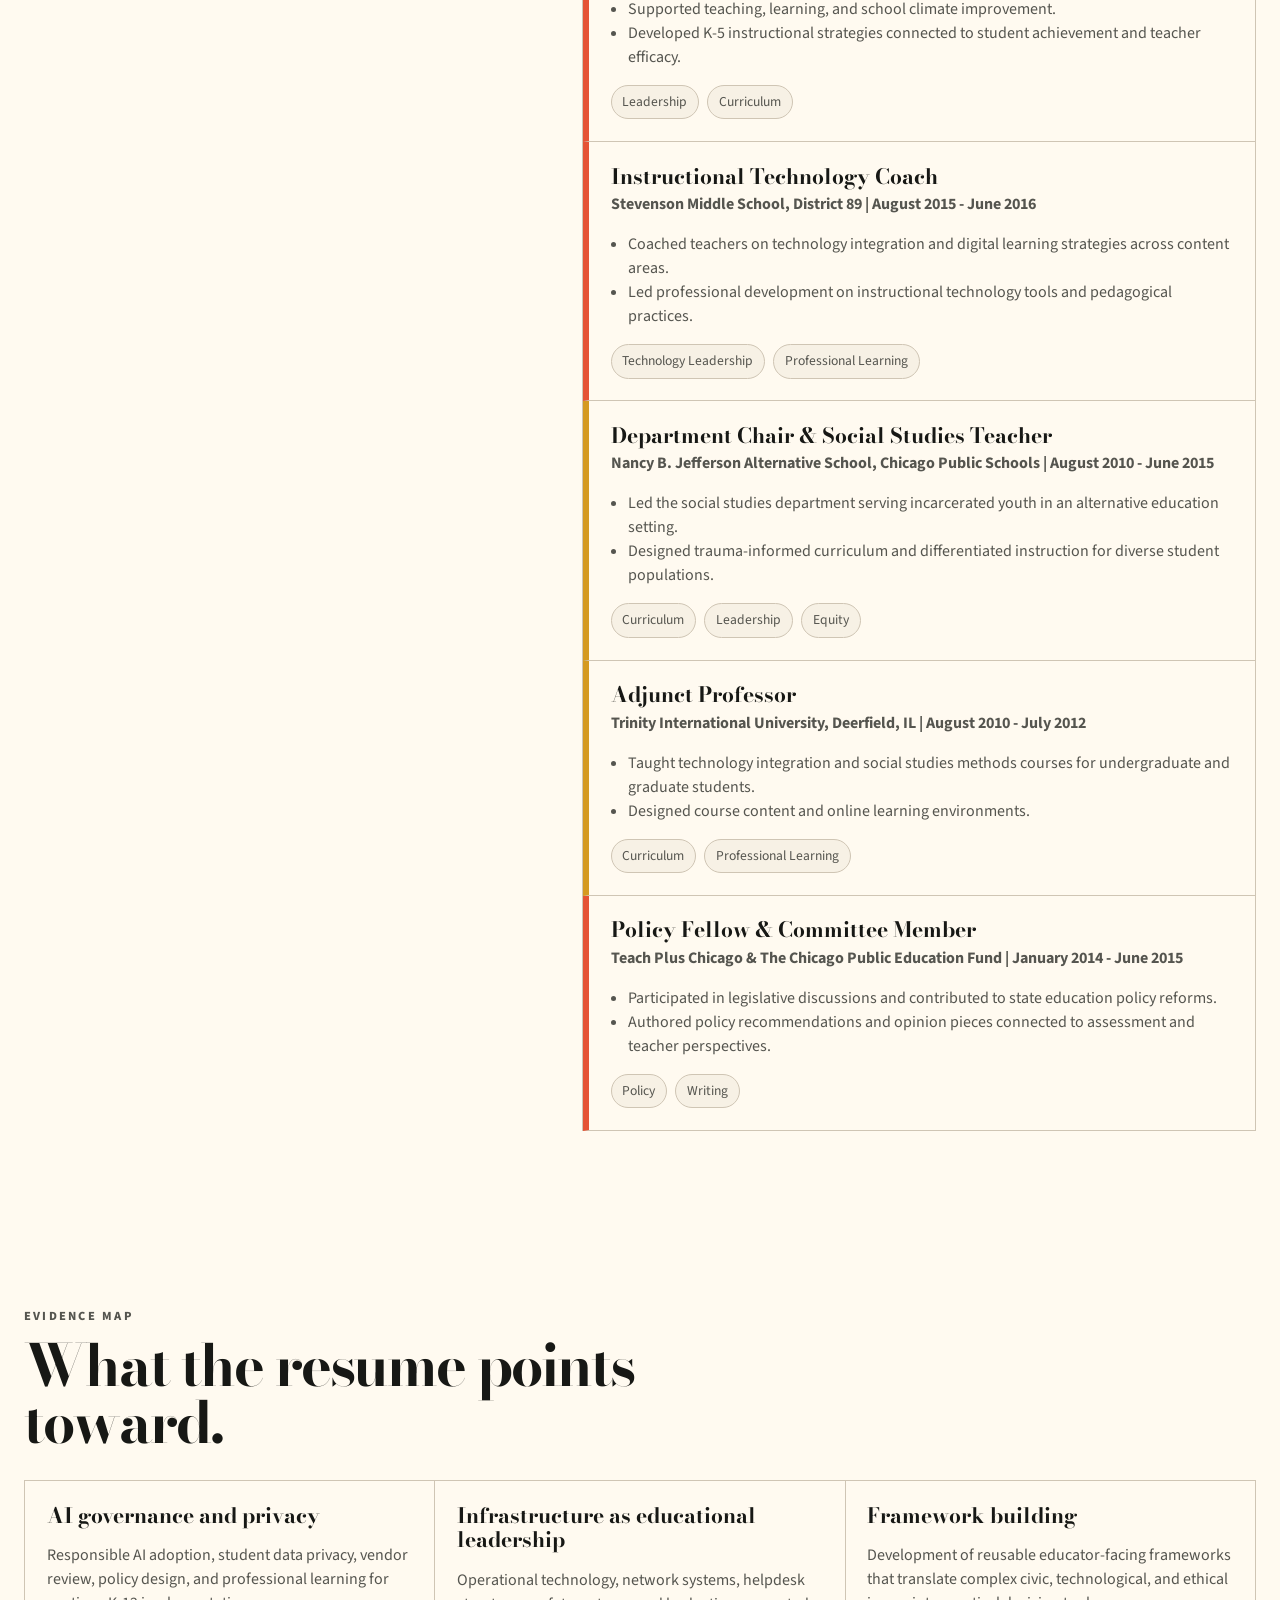
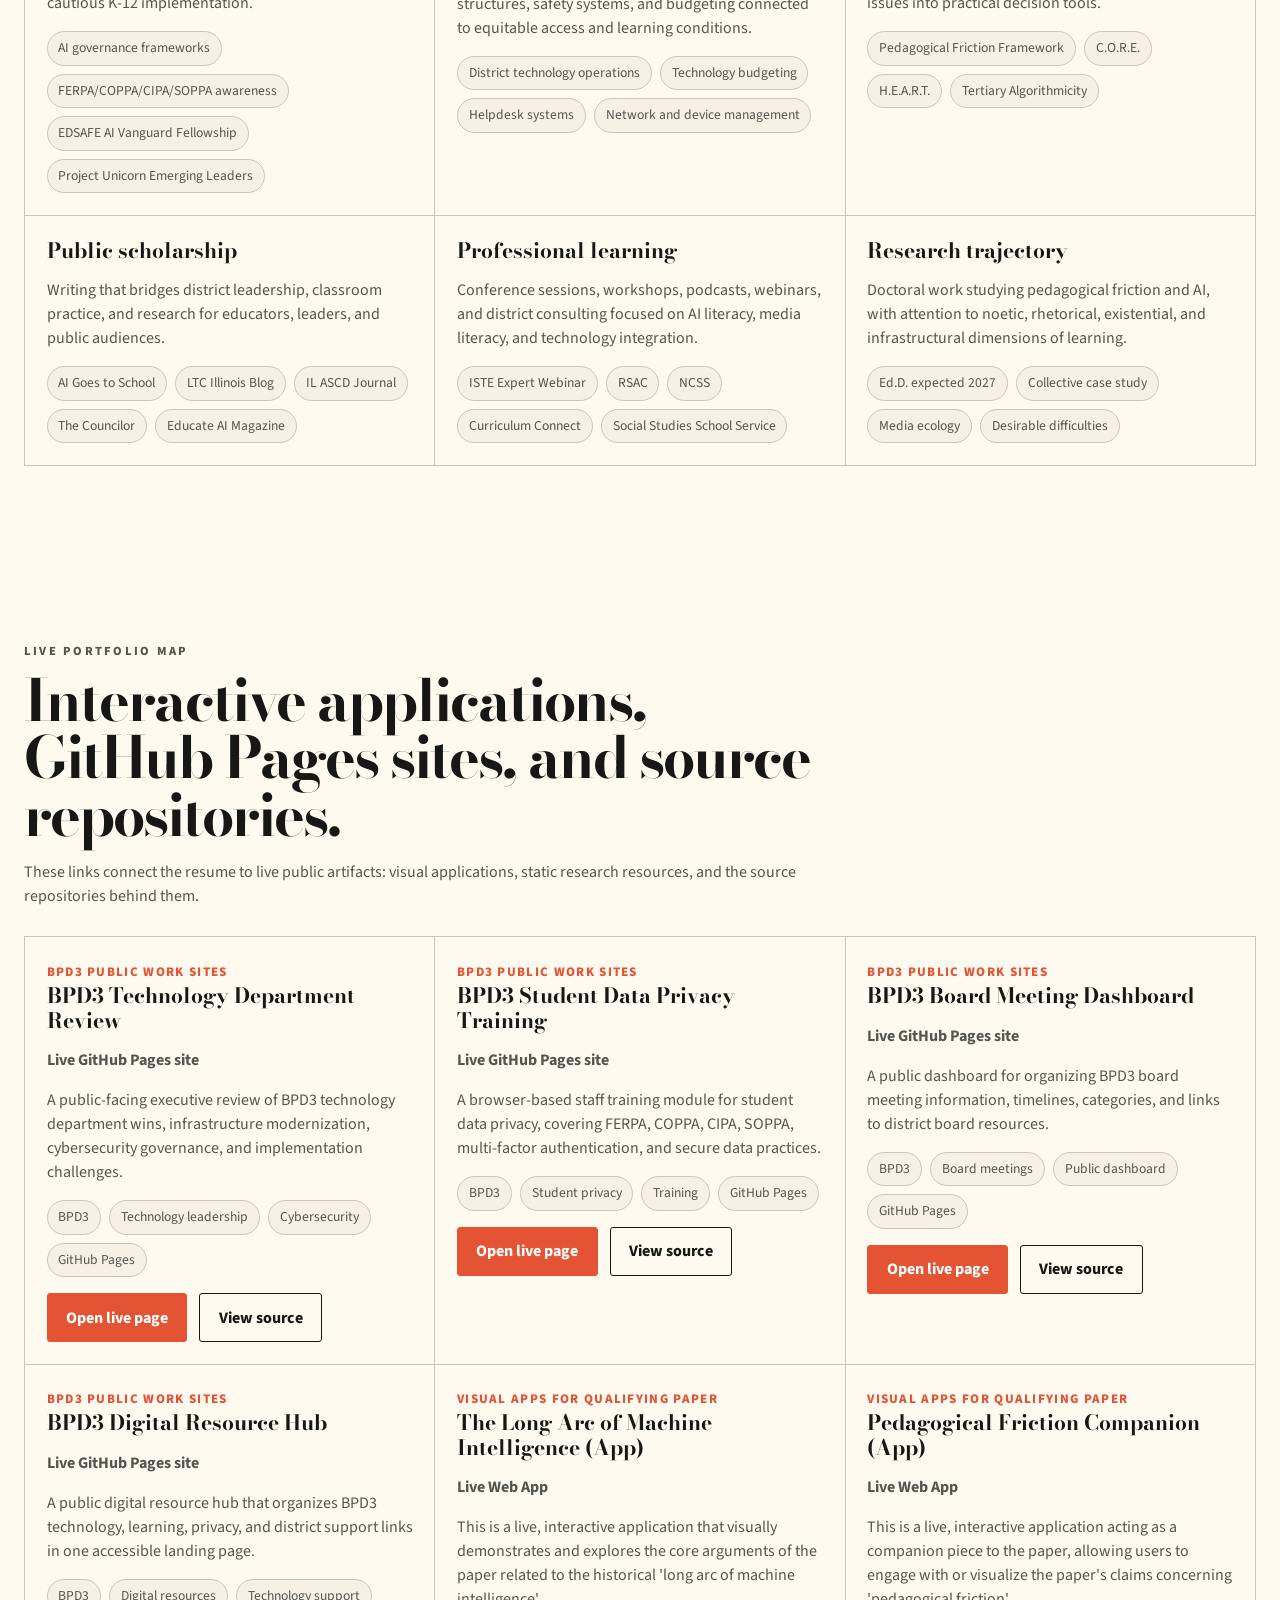
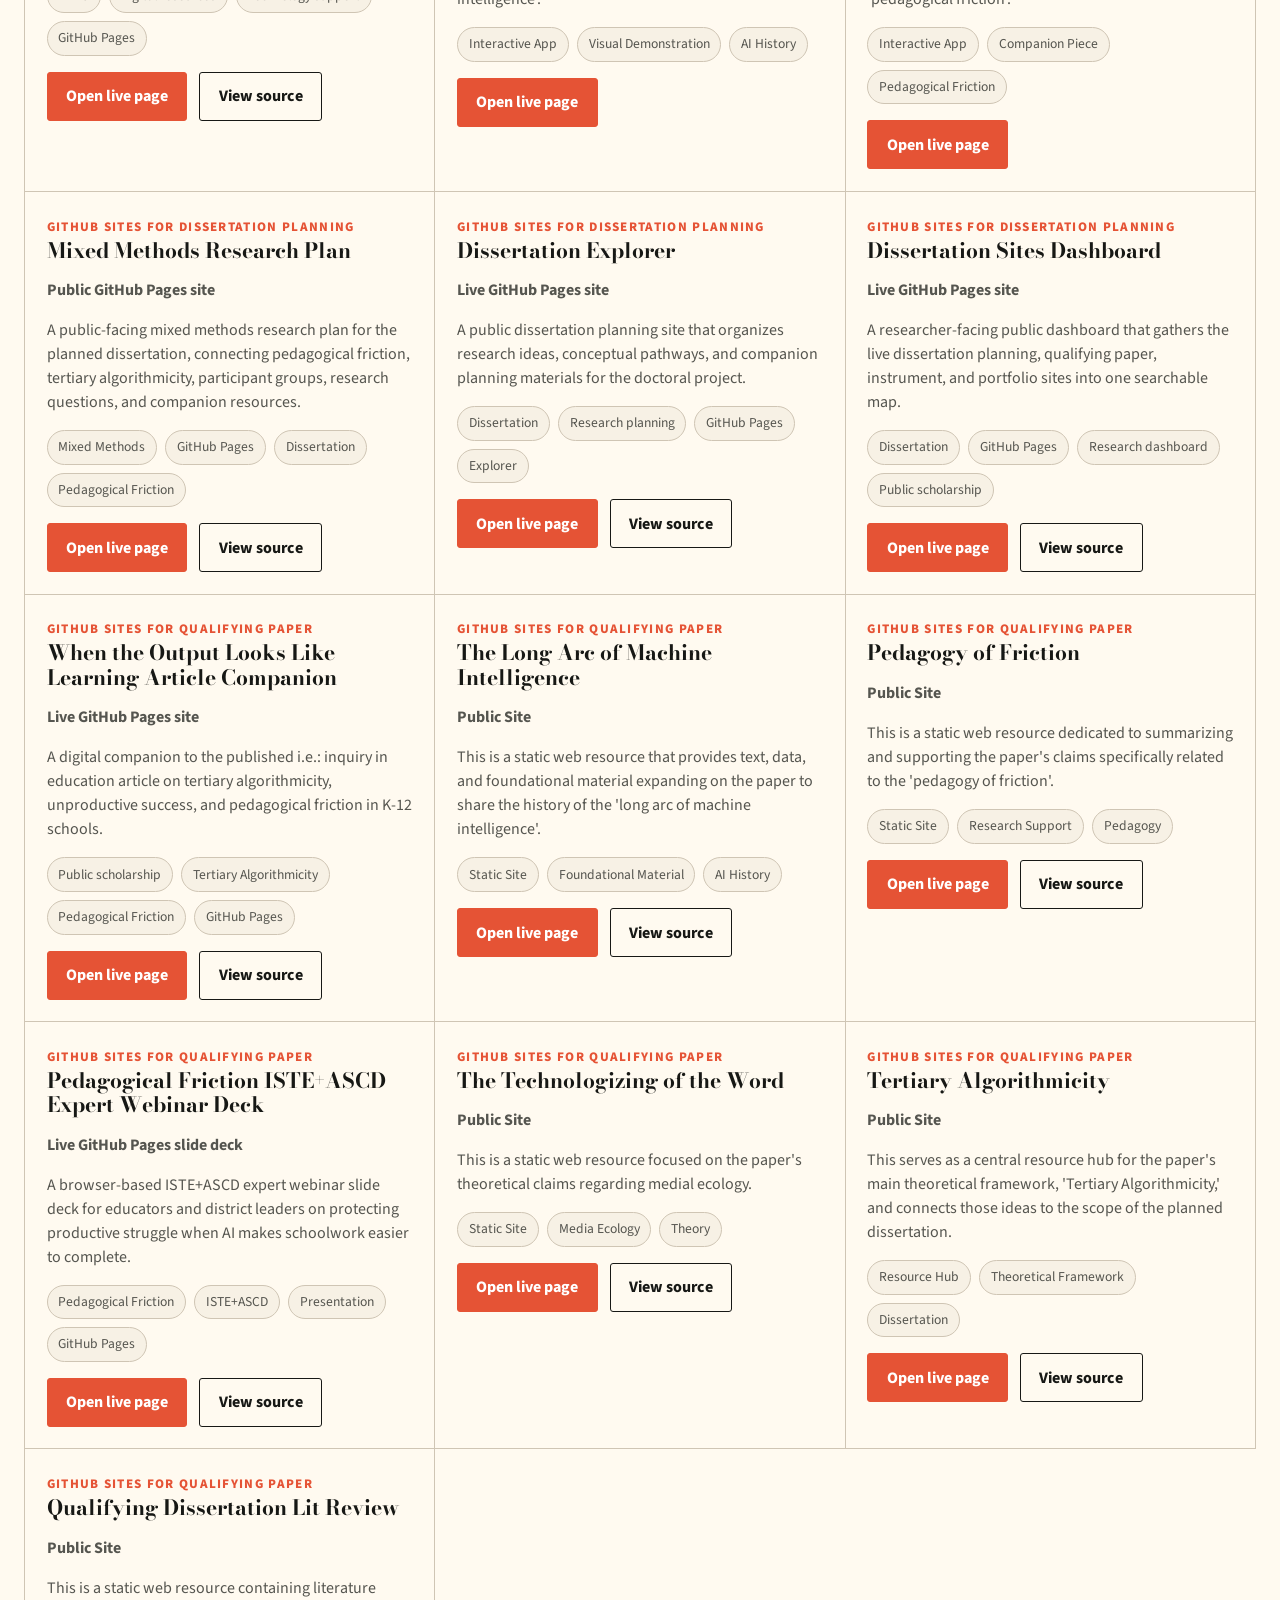
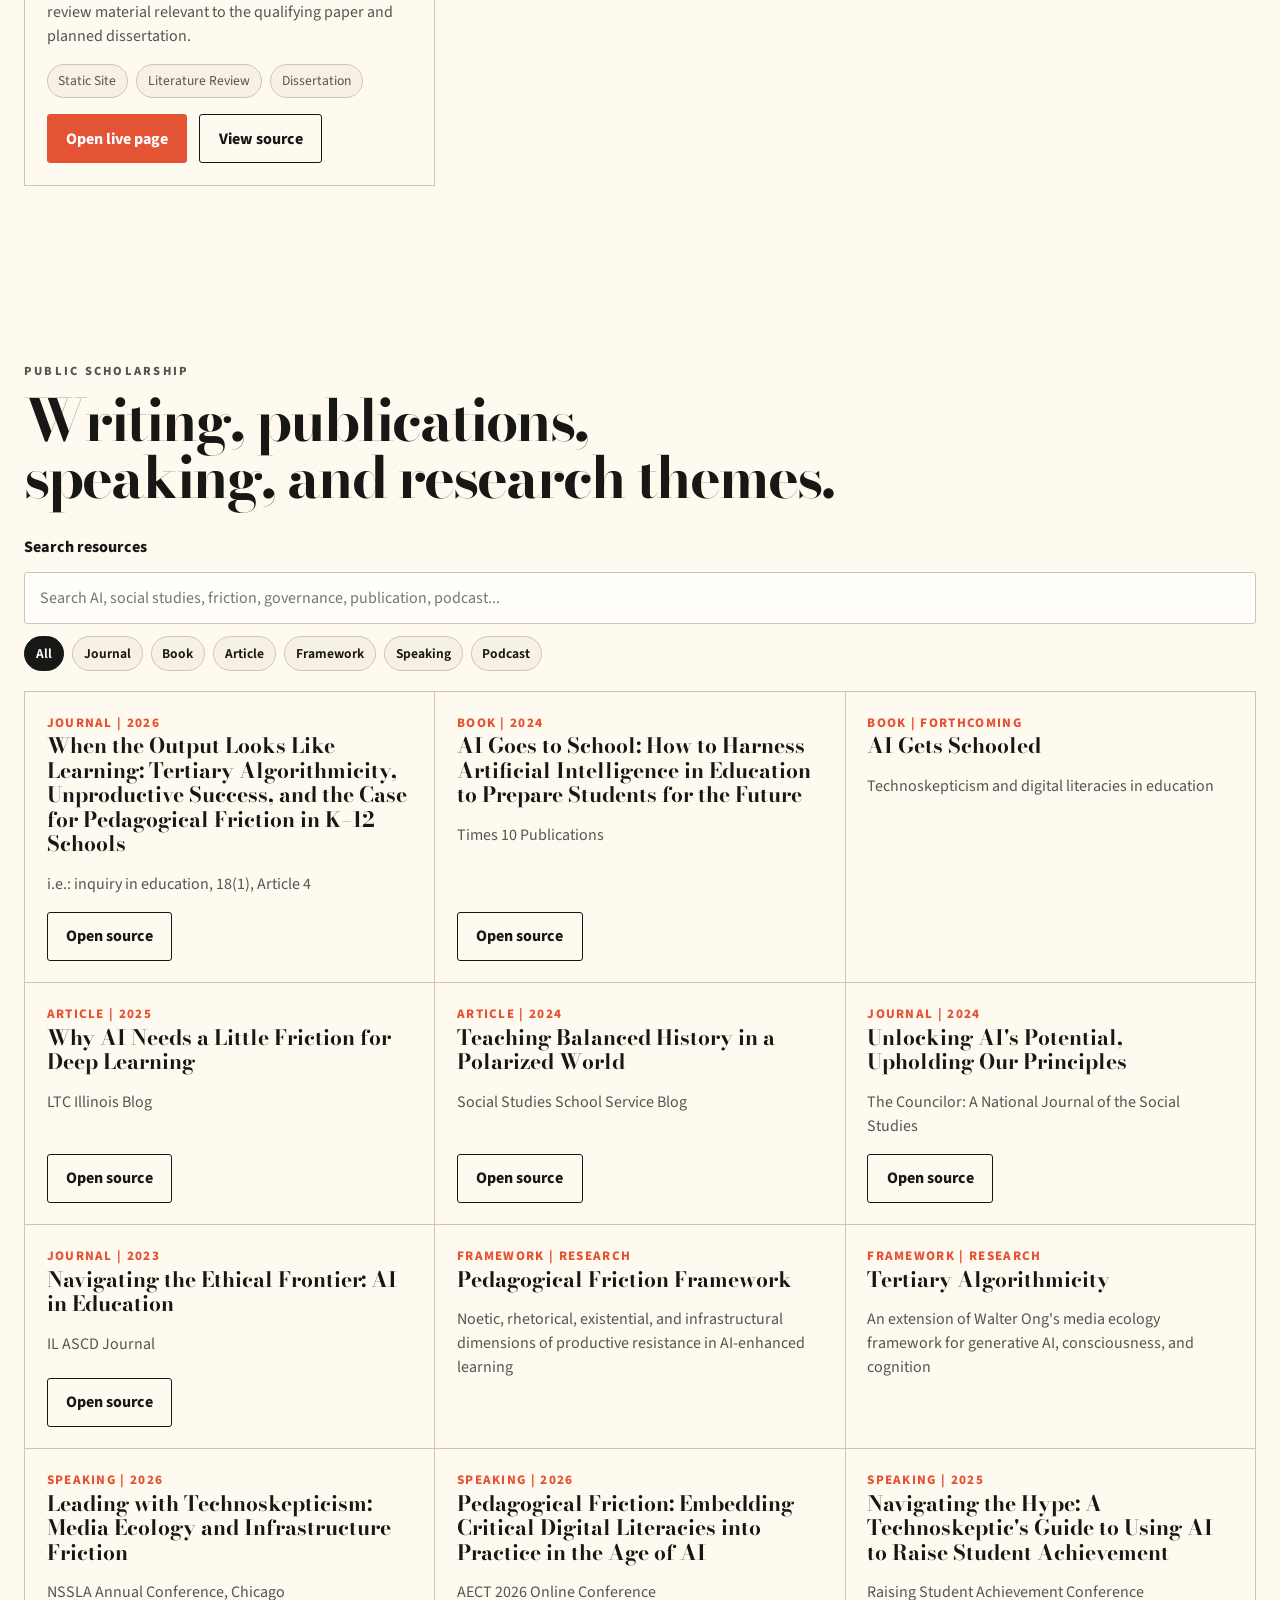
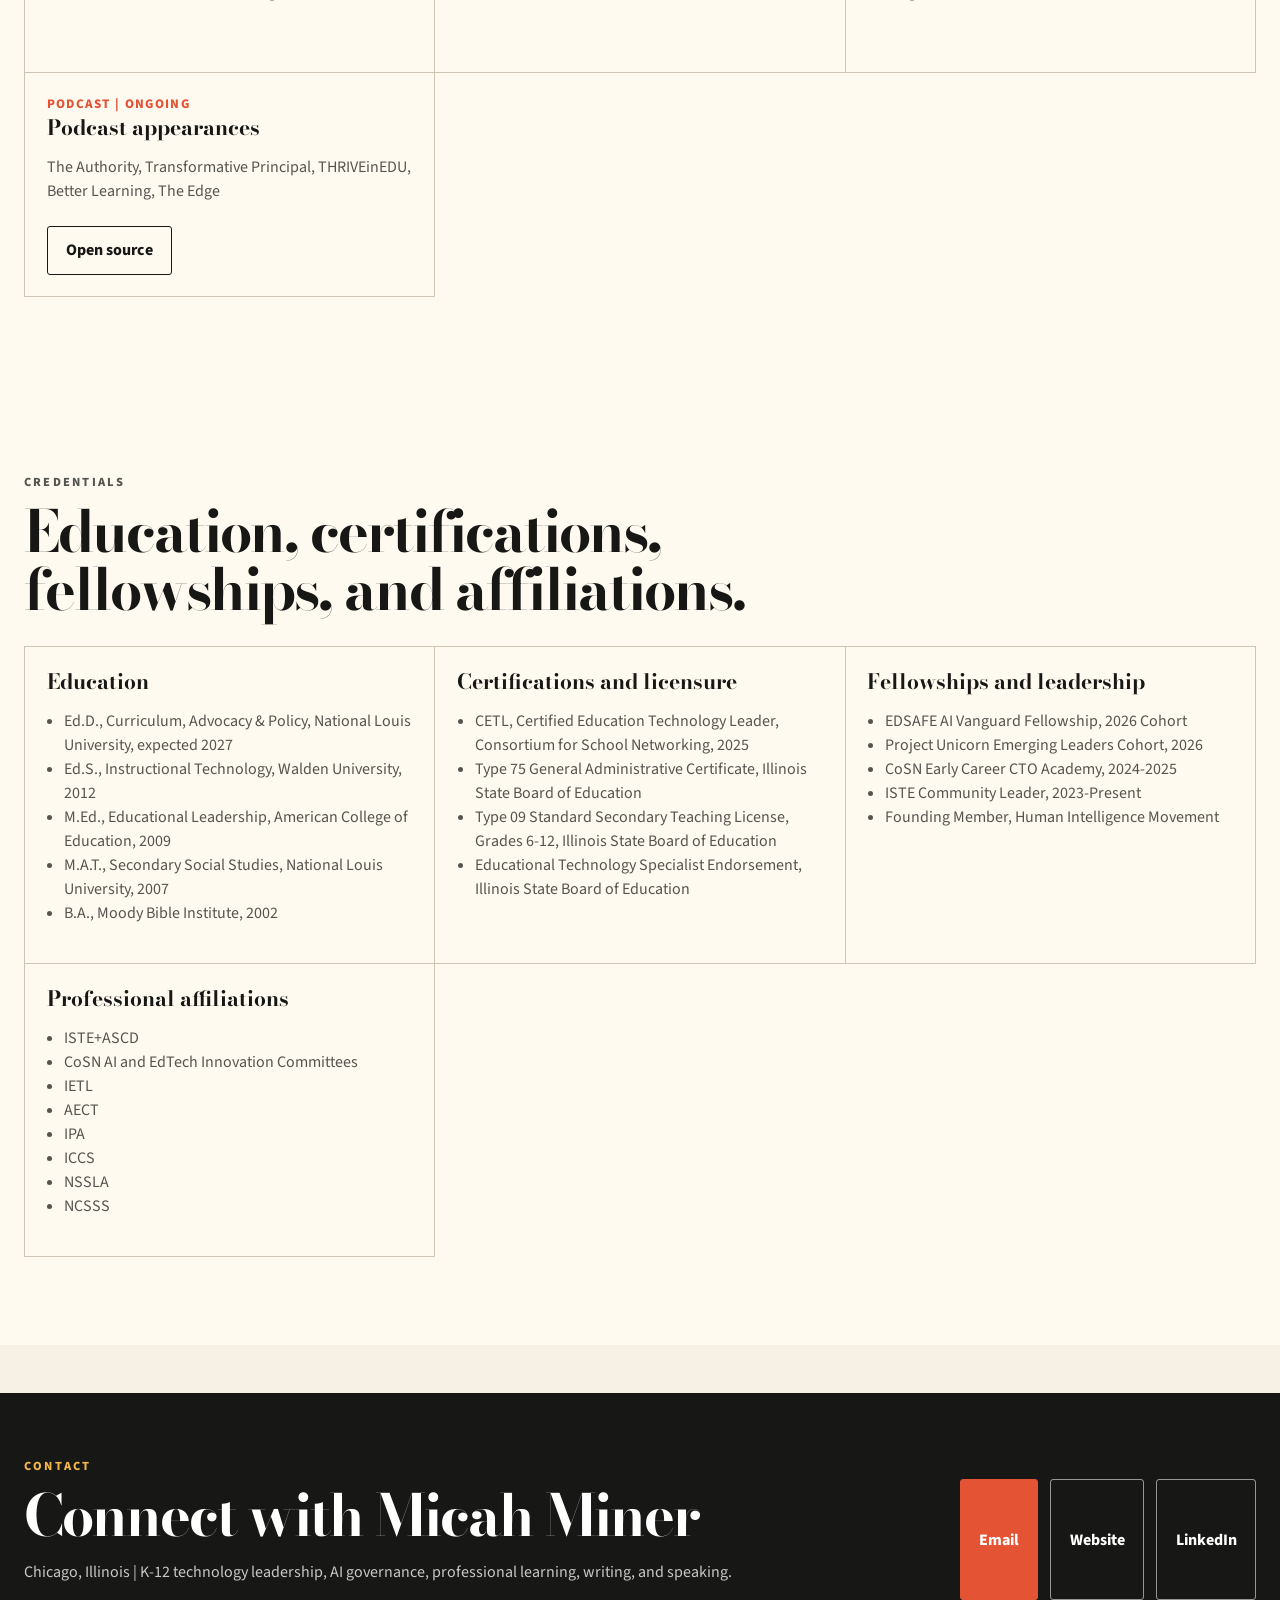
==== commit 649a1f95: "Redesign interactive resume with editorial color index" ====
--- a/docs/index.html
+++ b/docs/index.html
@@ -4,15 +4,20 @@
     <meta charset="utf-8">
     <meta name="viewport" content="width=device-width, initial-scale=1">
     <meta name="description" content="Interactive resume and professional portfolio for Micah J. Miner, CETL, Ed.S., Ed.D. Candidate.">
+    <meta name="theme-color" content="#f7f1e5">
+    <link rel="icon" href="data:,">
     <title>Micah J. Miner | Interactive Resume</title>
-    <link rel="stylesheet" href="styles.css?v=20260427-live-links">
+    <link rel="preconnect" href="https://fonts.googleapis.com">
+    <link rel="preconnect" href="https://fonts.gstatic.com" crossorigin>
+    <link href="https://fonts.googleapis.com/css2?family=Bodoni+Moda:opsz,wght@6..96,600;6..96,700&amp;family=Source+Sans+3:wght@400;500;600;700;800&amp;display=swap" rel="stylesheet">
+    <link rel="stylesheet" href="styles.css?v=20260721-field-notes">
   </head>
   <body>
     <a class="skip-link" href="#main">Skip to main content</a>
 
     <header class="site-header">
       <nav class="topbar" aria-label="Primary">
-        <a class="brand" href="#top" aria-label="Micah J. Miner home">MJM</a>
+        <a class="brand" href="#top" aria-label="Micah J. Miner home"><span>M</span><span>J</span><span>M</span></a>
         <div class="nav-links">
           <a href="#experience">Experience</a>
           <a href="#evidence">Evidence</a>
@@ -24,41 +29,73 @@
 
       <section id="top" class="hero">
         <div class="hero-copy">
-          <p class="eyebrow">Interactive resume extension</p>
-          <h1>Micah J. Miner</h1>
-          <p class="hero-title">CETL, Ed.S. | Ed.D. Candidate | K-12 technology leader, author, consultant, and researcher</p>
+          <p class="eyebrow">Field notes on leadership &amp; learning</p>
+          <h1>Micah J.<br>Miner</h1>
+          <p class="hero-credentials">CETL, Ed.S. <span aria-hidden="true">|</span> Ed.D. Candidate</p>
+          <p class="hero-title">K-12 technology leader, author,<br>consultant, and researcher</p>
           <p class="hero-summary">
-            District technology leader and educational writer working across AI governance, instructional technology, curriculum, infrastructure, media literacy, and public scholarship.
+            I partner with school systems to design and sustain equitable, evidence-informed learning with and through technology. My work bridges practice and research to improve outcomes for educators and students.
           </p>
           <div class="hero-actions" aria-label="Quick actions">
             <a class="button primary" href="#pathways">Explore pathways</a>
             <a class="button" href="https://micahminer.com/" target="_blank" rel="noreferrer">Visit website</a>
             <button class="button icon-button" type="button" id="printButton" aria-label="Print or save this page">Print</button>
           </div>
+
+          <aside class="signal-panel" aria-label="Professional signals">
+            <div>
+              <span class="metric">23</span>
+              <span class="metric-label">years in education</span>
+            </div>
+            <div>
+              <span class="metric">15</span>
+              <span class="metric-label">years directing instructional technology, curriculum, and innovation initiatives</span>
+            </div>
+            <div>
+              <span class="metric">5</span>
+              <span class="metric-label">years in school district technology operations</span>
+            </div>
+            <div>
+              <span class="metric">2027</span>
+              <span class="metric-label">expected Ed.D. completion</span>
+            </div>
+          </aside>
         </div>
 
-        <aside class="signal-panel" aria-label="Professional signals">
-          <div>
-            <span class="metric">23</span>
-            <span class="metric-label">years in education</span>
-          </div>
-          <div>
-            <span class="metric">15</span>
-            <span class="metric-label">years directing instructional technology, curriculum, and innovation initiatives</span>
-          </div>
-          <div>
-            <span class="metric">5</span>
-            <span class="metric-label">school district technology operation</span>
-          </div>
-          <div>
-            <span class="metric">2027</span>
-            <span class="metric-label">expected Ed.D. completion</span>
-          </div>
-        </aside>
+        <div class="lens-index" aria-label="Explore professional lenses">
+          <button class="lens-band lens-leadership" type="button" data-target="#experience" data-experience-filter="Technology Leadership" aria-pressed="false">
+            <span class="lens-number">01</span>
+            <span class="lens-copy"><strong>Leadership</strong><small>Building vision, culture, and systems that expand learning with and through technology.</small></span>
+            <span class="lens-action">Explore</span>
+          </button>
+          <button class="lens-band lens-research" type="button" data-target="#evidence" aria-pressed="false">
+            <span class="lens-number">02</span>
+            <span class="lens-copy"><strong>Research</strong><small>Studying the conditions and practices that advance equitable, meaningful learning.</small></span>
+            <span class="lens-action">Explore</span>
+          </button>
+          <button class="lens-band lens-writing" type="button" data-target="#writing" aria-pressed="false">
+            <span class="lens-number">03</span>
+            <span class="lens-copy"><strong>Writing</strong><small>Connecting scholarship, district leadership, and classroom practice.</small></span>
+            <span class="lens-action">Explore</span>
+          </button>
+          <button class="lens-band lens-speaking" type="button" data-target="#writing" data-resource-filter="Speaking" aria-pressed="false">
+            <span class="lens-number">04</span>
+            <span class="lens-copy"><strong>Speaking</strong><small>Sharing practical frameworks with educators, leaders, and communities.</small></span>
+            <span class="lens-action">Explore</span>
+          </button>
+        </div>
       </section>
     </header>
 
     <main id="main">
+      <section id="pathways" class="section" aria-labelledby="pathways-heading">
+        <div class="section-heading">
+          <p class="section-kicker">Selected evidence</p>
+          <h2 id="pathways-heading">Explore highlights across the work.</h2>
+        </div>
+        <div class="pathway-grid" id="pathwayGrid"></div>
+      </section>
+
       <section class="section intro-grid" aria-labelledby="summary-heading">
         <div>
           <p class="section-kicker">Professional summary</p>
@@ -72,14 +109,6 @@
             This repo is meant to make the resume explorable. It gives collaborators, districts, conference organizers, search committees, and readers a clearer view of the projects, frameworks, writing, and leadership contexts behind the one-page credential summary.
           </p>
         </div>
-      </section>
-
-      <section id="pathways" class="section" aria-labelledby="pathways-heading">
-        <div class="section-heading">
-          <p class="section-kicker">Choose a lens</p>
-          <h2 id="pathways-heading">Explore by professional pathway.</h2>
-        </div>
-        <div class="pathway-grid" id="pathwayGrid"></div>
       </section>
 
       <section id="experience" class="section split-section" aria-labelledby="experience-heading">
@@ -146,6 +175,6 @@
       </div>
     </footer>
 
-    <script src="app.js?v=20260503-remove-self-link"></script>
+    <script src="app.js?v=20260721-field-notes"></script>
   </body>
 </html>
--- a/docs/styles.css
+++ b/docs/styles.css
@@ -1,16 +1,21 @@
 :root {
-  --ink: #18212f;
-  --muted: #526070;
-  --paper: #fbfaf7;
-  --surface: #ffffff;
-  --line: #d8ddd8;
-  --blue: #255f85;
-  --green: #476f54;
-  --gold: #a56d21;
-  --red: #a33f35;
-  --violet: #5d527e;
-  --shadow: 0 18px 60px rgba(24, 33, 47, 0.12);
-  --radius: 8px;
+  --ink: #171815;
+  --muted: #55554f;
+  --paper: #f7f1e5;
+  --surface: #fffaf0;
+  --line: #cfc5b4;
+  --coral: #e55335;
+  --teal: #177f7b;
+  --cobalt: #205da5;
+  --gold: #d59a21;
+  --soft-coral: #f6ded4;
+  --soft-teal: #d7ece8;
+  --soft-cobalt: #dce7f5;
+  --soft-gold: #f5e7bd;
+  --shadow: 0 16px 38px rgba(48, 39, 24, 0.11);
+  --radius: 3px;
+  --display: "Bodoni Moda", Georgia, "Times New Roman", serif;
+  --sans: "Source Sans 3", Arial, Helvetica, sans-serif;
 }
 
 * {
@@ -24,12 +29,11 @@
 body {
   margin: 0;
   color: var(--ink);
-  background:
-    linear-gradient(120deg, rgba(37, 95, 133, 0.08), transparent 30%),
-    linear-gradient(220deg, rgba(71, 111, 84, 0.1), transparent 28%),
-    var(--paper);
-  font-family: Arial, Helvetica, sans-serif;
-  line-height: 1.55;
+  background: var(--paper);
+  font-family: var(--sans);
+  font-size: 1rem;
+  line-height: 1.5;
+  text-rendering: optimizeLegibility;
 }
 
 a {
@@ -41,14 +45,21 @@
   font: inherit;
 }
 
+button:focus-visible,
+a:focus-visible,
+input:focus-visible {
+  outline: 3px solid var(--cobalt);
+  outline-offset: 4px;
+}
+
 .skip-link {
   position: absolute;
   left: 1rem;
-  top: -4rem;
-  z-index: 20;
+  top: -5rem;
+  z-index: 100;
   background: var(--ink);
   color: #fff;
-  padding: 0.75rem 1rem;
+  padding: 0.8rem 1rem;
 }
 
 .skip-link:focus {
@@ -56,70 +67,109 @@
 }
 
 .site-header {
-  min-height: 92vh;
-  display: flex;
-  flex-direction: column;
+  min-height: auto;
   border-bottom: 1px solid var(--line);
 }
 
 .topbar {
-  width: min(1180px, calc(100% - 2rem));
+  width: min(1280px, calc(100% - 3rem));
+  min-height: 5.75rem;
   margin: 0 auto;
   padding: 1rem 0;
   display: flex;
   align-items: center;
   justify-content: space-between;
-  gap: 1rem;
+  gap: 1.5rem;
+  border-bottom: 1px solid var(--line);
 }
 
 .brand {
-  width: 2.75rem;
-  height: 2.75rem;
-  display: inline-grid;
+  position: relative;
+  width: 3.25rem;
+  height: 3.25rem;
+  display: grid;
+  grid-template-columns: 1fr 1fr;
+  grid-template-rows: 1fr 1fr;
+  border: 1.5px solid var(--ink);
+  color: var(--ink);
+  text-decoration: none;
+  font-family: var(--display);
+  font-weight: 700;
+  font-size: 1rem;
+  line-height: 1;
+}
+
+.brand span {
+  display: grid;
   place-items: center;
-  border: 2px solid var(--ink);
-  text-decoration: none;
-  font-weight: 800;
-  letter-spacing: 0.03em;
+}
+
+.brand span:last-child {
+  grid-column: 1;
 }
 
 .nav-links {
   display: flex;
-  gap: 1rem;
+  gap: clamp(1.1rem, 3vw, 3.4rem);
+  align-items: center;
   flex-wrap: wrap;
   justify-content: flex-end;
-  color: var(--muted);
-  font-size: 0.95rem;
+  font-weight: 650;
+  font-size: 0.98rem;
 }
 
 .nav-links a {
+  padding: 0.45rem 0;
   text-decoration: none;
-  border-bottom: 2px solid transparent;
-}
-
-.nav-links a:hover,
-.nav-links a:focus-visible {
-  border-color: var(--blue);
-  color: var(--ink);
+  border-bottom: 3px solid transparent;
+}
+
+.nav-links a:nth-child(1):hover,
+.nav-links a:nth-child(1):focus-visible {
+  border-color: var(--coral);
+}
+
+.nav-links a:nth-child(2):hover,
+.nav-links a:nth-child(2):focus-visible {
+  border-color: var(--teal);
+}
+
+.nav-links a:nth-child(3):hover,
+.nav-links a:nth-child(3):focus-visible {
+  border-color: var(--cobalt);
+}
+
+.nav-links a:nth-child(4):hover,
+.nav-links a:nth-child(4):focus-visible {
+  border-color: var(--gold);
+}
+
+.nav-links a:nth-child(5):hover,
+.nav-links a:nth-child(5):focus-visible {
+  border-color: var(--muted);
 }
 
 .hero {
-  width: min(1180px, calc(100% - 2rem));
-  margin: auto;
-  padding: 4rem 0 5rem;
-  display: grid;
-  grid-template-columns: minmax(0, 1.3fr) minmax(280px, 0.7fr);
-  gap: 3rem;
+  width: min(1280px, calc(100% - 3rem));
+  margin: 0 auto;
+  padding: 3.25rem 0 4rem;
+  display: grid;
+  grid-template-columns: minmax(0, 0.93fr) minmax(500px, 1.07fr);
+  gap: clamp(3rem, 6vw, 6.5rem);
   align-items: center;
+}
+
+.hero-copy {
+  min-width: 0;
 }
 
 .eyebrow,
 .section-kicker {
-  margin: 0 0 0.8rem;
-  color: var(--gold);
+  margin: 0 0 0.7rem;
+  color: var(--coral);
   font-size: 0.78rem;
   font-weight: 800;
-  letter-spacing: 0.16em;
+  letter-spacing: 0.18em;
   text-transform: uppercase;
 }
 
@@ -130,38 +180,61 @@
   overflow-wrap: anywhere;
 }
 
+h1,
+h2,
+h3 {
+  font-family: var(--display);
+  font-weight: 700;
+}
+
 h1 {
   margin: 0;
-  font-size: clamp(3rem, 8vw, 6.8rem);
-  line-height: 0.92;
-  letter-spacing: 0;
+  font-size: clamp(4.6rem, 8.2vw, 8.15rem);
+  line-height: 0.78;
+  letter-spacing: -0.055em;
 }
 
 h2 {
   margin: 0;
-  font-size: clamp(1.8rem, 4vw, 3.4rem);
-  line-height: 1.02;
-  letter-spacing: 0;
+  font-size: clamp(2.1rem, 4.5vw, 4rem);
+  line-height: 1;
+  letter-spacing: -0.035em;
 }
 
 h3 {
   margin: 0;
-  font-size: 1.15rem;
+  font-size: 1.32rem;
+  line-height: 1.16;
+}
+
+.hero-credentials {
+  margin: 1.1rem 0 0;
+  color: var(--teal);
+  font-size: clamp(1.15rem, 2.3vw, 1.55rem);
+  font-weight: 800;
+  letter-spacing: 0.01em;
+}
+
+.hero-credentials span {
+  color: var(--muted);
+  margin: 0 0.2rem;
 }
 
 .hero-title {
-  margin: 1.2rem 0 0;
-  font-size: clamp(1.1rem, 2vw, 1.5rem);
-  color: var(--blue);
+  max-width: 36rem;
+  margin: 0.35rem 0 0;
+  font-family: var(--display);
+  font-size: clamp(1.35rem, 2.15vw, 1.78rem);
   font-weight: 700;
-  max-width: 62rem;
+  line-height: 1.15;
 }
 
 .hero-summary {
-  max-width: 45rem;
-  margin: 1.2rem 0 0;
+  max-width: 39rem;
+  margin: 1.05rem 0 0;
   color: var(--muted);
-  font-size: 1.08rem;
+  font-size: 1rem;
+  line-height: 1.45;
 }
 
 .hero-actions,
@@ -170,7 +243,7 @@
   display: flex;
   gap: 0.75rem;
   flex-wrap: wrap;
-  margin-top: 1.6rem;
+  margin-top: 1.4rem;
 }
 
 .card-actions {
@@ -178,94 +251,215 @@
 }
 
 .button {
-  min-height: 2.75rem;
+  min-height: 2.9rem;
   display: inline-flex;
   align-items: center;
   justify-content: center;
-  border: 1px solid var(--ink);
+  border: 1.5px solid var(--ink);
   background: transparent;
   color: var(--ink);
-  padding: 0.7rem 1rem;
+  padding: 0.72rem 1.15rem;
   border-radius: var(--radius);
   text-decoration: none;
   cursor: pointer;
-  font-weight: 700;
+  font-weight: 750;
+  transition: transform 160ms ease, box-shadow 160ms ease, background-color 160ms ease;
 }
 
 .button:hover,
 .button:focus-visible {
-  transform: translateY(-1px);
-  box-shadow: 0 8px 22px rgba(24, 33, 47, 0.13);
+  transform: translateY(-2px);
+  box-shadow: 0 8px 18px rgba(48, 39, 24, 0.12);
 }
 
 .button.primary {
-  background: var(--ink);
+  border-color: var(--coral);
+  background: var(--coral);
   color: #fff;
 }
 
 .signal-panel {
-  background: var(--surface);
-  border: 1px solid var(--line);
-  border-radius: var(--radius);
-  box-shadow: var(--shadow);
-  padding: 1.25rem;
-  display: grid;
-  gap: 1rem;
+  margin-top: 1.5rem;
+  padding-top: 1.1rem;
+  display: grid;
+  grid-template-columns: 0.78fr 1.25fr 1fr 1fr;
+  border-top: 1px solid var(--line);
 }
 
 .signal-panel div {
-  padding: 1rem;
-  border-left: 5px solid var(--blue);
-  background: #f5f7f6;
-}
-
-.signal-panel div:nth-child(2) {
-  border-color: var(--green);
-}
-
-.signal-panel div:nth-child(3) {
-  border-color: var(--red);
-}
-
-.signal-panel div:nth-child(4) {
-  border-color: var(--violet);
+  min-width: 0;
+  padding: 0 1rem;
+  border-left: 1px solid var(--line);
+}
+
+.signal-panel div:first-child {
+  padding-left: 0;
+  border-left: 0;
 }
 
 .metric {
   display: block;
-  font-size: 2.4rem;
+  color: var(--coral);
+  font-family: var(--display);
+  font-size: 2.25rem;
+  font-weight: 700;
   line-height: 1;
-  font-weight: 900;
+}
+
+.signal-panel div:nth-child(2) .metric {
+  color: var(--teal);
+}
+
+.signal-panel div:nth-child(3) .metric {
+  color: var(--cobalt);
+}
+
+.signal-panel div:nth-child(4) .metric {
+  color: #a46f05;
 }
 
 .metric-label {
   display: block;
-  margin-top: 0.4rem;
+  margin-top: 0.3rem;
   color: var(--muted);
-  font-size: 0.95rem;
+  font-size: 0.76rem;
+  line-height: 1.2;
+}
+
+.lens-index {
+  position: relative;
+  display: grid;
+  gap: 0;
+  padding-right: 1.25rem;
+  filter: drop-shadow(0 14px 18px rgba(47, 35, 17, 0.12));
+}
+
+.lens-band {
+  position: relative;
+  width: 100%;
+  min-height: 8.4rem;
+  display: grid;
+  grid-template-columns: 4.3rem minmax(0, 1fr) auto;
+  gap: 1.35rem;
+  align-items: center;
+  margin: 0;
+  padding: 1.35rem 1.65rem;
+  border: 1px solid rgba(20, 20, 17, 0.46);
+  border-radius: 0;
+  color: var(--ink);
+  text-align: left;
+  cursor: pointer;
+  transition: transform 180ms ease, filter 180ms ease;
+}
+
+.lens-band:first-child {
+  border-radius: 12px 12px 0 0;
+}
+
+.lens-band:last-child {
+  border-radius: 0 0 12px 12px;
+}
+
+.lens-band + .lens-band {
+  margin-top: -1px;
+}
+
+.lens-band:hover,
+.lens-band:focus-visible,
+.lens-band[aria-pressed="true"] {
+  z-index: 2;
+  transform: translateX(-0.7rem);
+  filter: saturate(1.08);
+}
+
+.lens-leadership {
+  background: var(--coral);
+}
+
+.lens-research {
+  background: var(--teal);
+  color: #fff;
+}
+
+.lens-writing {
+  background: var(--cobalt);
+  color: #fff;
+}
+
+.lens-speaking {
+  background: var(--gold);
+}
+
+.lens-number {
+  padding-right: 1rem;
+  border-right: 1px solid currentColor;
+  font-family: var(--display);
+  font-size: 2.75rem;
+  font-weight: 700;
+  line-height: 1;
+}
+
+.lens-copy {
+  min-width: 0;
+  display: grid;
+  gap: 0.35rem;
+}
+
+.lens-copy strong {
+  font-family: var(--display);
+  font-size: clamp(1.75rem, 2.8vw, 2.4rem);
+  line-height: 1;
+}
+
+.lens-copy small {
+  max-width: 28rem;
+  font-size: 0.93rem;
+  line-height: 1.25;
+}
+
+.lens-action {
+  min-width: 4.5rem;
+  padding: 0.62rem 0.72rem;
+  border: 1px solid currentColor;
+  border-radius: 999px;
+  text-align: center;
+  font-size: 0.78rem;
+  font-weight: 800;
+  text-transform: uppercase;
+  letter-spacing: 0.08em;
+}
+
+main {
+  background: var(--surface);
 }
 
 .section {
-  width: min(1180px, calc(100% - 2rem));
+  width: min(1280px, calc(100% - 3rem));
   margin: 0 auto;
-  padding: 5rem 0;
+  padding: 5.5rem 0;
+}
+
+#pathways {
+  padding-top: 3.25rem;
+  border-bottom: 1px solid var(--line);
 }
 
 .intro-grid,
 .split-section {
   display: grid;
-  grid-template-columns: minmax(240px, 0.8fr) minmax(0, 1.2fr);
-  gap: 3rem;
+  grid-template-columns: minmax(270px, 0.82fr) minmax(0, 1.18fr);
+  gap: clamp(3rem, 7vw, 7rem);
 }
 
 .lead-copy {
-  font-size: 1.08rem;
+  max-width: 46rem;
   color: var(--muted);
+  font-size: 1.12rem;
 }
 
 .section-heading {
   max-width: 820px;
-  margin-bottom: 1.5rem;
+  margin-bottom: 1.75rem;
 }
 
 .section-heading p {
@@ -285,22 +479,70 @@
 .credential-grid {
   display: grid;
   grid-template-columns: repeat(3, minmax(0, 1fr));
-  gap: 1rem;
+  border-top: 1px solid var(--line);
+  border-left: 1px solid var(--line);
+}
+.pathway-grid {
+  grid-template-columns: repeat(6, minmax(300px, 1fr));
+  overflow-x: auto;
+  scroll-snap-type: x proximity;
+}
+
+.pathway-card {
+  scroll-snap-align: start;
 }
 
 .card {
-  background: var(--surface);
-  border: 1px solid var(--line);
-  border-radius: var(--radius);
-  padding: 1.1rem;
-  box-shadow: 0 8px 24px rgba(24, 33, 47, 0.06);
+  min-width: 0;
+  background: transparent;
+  border-right: 1px solid var(--line);
+  border-bottom: 1px solid var(--line);
+  padding: 1.35rem;
 }
 
 .pathway-card {
-  min-height: 15rem;
+  min-height: 16.5rem;
   display: flex;
   flex-direction: column;
   justify-content: space-between;
+  border-top: 5px solid var(--coral);
+}
+
+.pathway-card[data-accent="2"],
+.pathway-card[data-accent="5"] {
+  border-top-color: var(--teal);
+}
+
+.pathway-card[data-accent="3"],
+.pathway-card[data-accent="6"] {
+  border-top-color: var(--cobalt);
+}
+
+.pathway-card[data-accent="4"] {
+  border-top-color: var(--gold);
+}
+
+.pathway-number {
+  display: block;
+  margin-bottom: 1rem;
+  color: var(--coral);
+  font-family: var(--display);
+  font-size: 2.85rem;
+  line-height: 1;
+}
+
+.pathway-card[data-accent="2"] .pathway-number,
+.pathway-card[data-accent="5"] .pathway-number {
+  color: var(--teal);
+}
+
+.pathway-card[data-accent="3"] .pathway-number,
+.pathway-card[data-accent="6"] .pathway-number {
+  color: var(--cobalt);
+}
+
+.pathway-card[data-accent="4"] .pathway-number {
+  color: #a46f05;
 }
 
 .card p {
@@ -317,9 +559,9 @@
 .tag,
 .filter-button {
   border: 1px solid var(--line);
-  background: #f7f6f1;
+  background: var(--paper);
   border-radius: 999px;
-  padding: 0.35rem 0.65rem;
+  padding: 0.38rem 0.68rem;
   font-size: 0.85rem;
   color: var(--muted);
 }
@@ -327,6 +569,12 @@
 .filter-button {
   cursor: pointer;
   color: var(--ink);
+  font-weight: 650;
+}
+
+.filter-button:hover,
+.filter-button:focus-visible {
+  border-color: var(--teal);
 }
 
 .filter-button[aria-pressed="true"] {
@@ -337,15 +585,16 @@
 
 .timeline {
   display: grid;
-  gap: 1rem;
+  border-top: 1px solid var(--line);
+  border-left: 1px solid var(--line);
 }
 
 .timeline-card {
-  border-left: 6px solid var(--blue);
+  border-left: 6px solid var(--coral);
 }
 
 .timeline-card[data-primary-domain="ai-governance"] {
-  border-left-color: var(--green);
+  border-left-color: var(--teal);
 }
 
 .timeline-card[data-primary-domain="curriculum"] {
@@ -353,7 +602,7 @@
 }
 
 .timeline-card[data-primary-domain="research"] {
-  border-left-color: var(--violet);
+  border-left-color: var(--cobalt);
 }
 
 .timeline-meta {
@@ -369,7 +618,7 @@
 }
 
 .tool-row {
-  margin-bottom: 1rem;
+  margin-bottom: 1.25rem;
   display: grid;
   gap: 0.8rem;
 }
@@ -379,27 +628,27 @@
 }
 
 .search-input {
-  min-height: 3rem;
+  min-height: 3.25rem;
   width: 100%;
-  border: 1px solid var(--line);
+  border: 1.5px solid var(--line);
   border-radius: var(--radius);
-  padding: 0.7rem 0.9rem;
-  background: #fff;
+  padding: 0.75rem 0.95rem;
+  background: #fffefa;
   color: var(--ink);
 }
 
 .resource-card {
   display: flex;
   flex-direction: column;
-  min-height: 13.5rem;
+  min-height: 14rem;
 }
 
 .resource-type {
-  color: var(--red);
+  color: var(--coral);
   font-weight: 800;
   font-size: 0.82rem;
   text-transform: uppercase;
-  letter-spacing: 0.08em;
+  letter-spacing: 0.1em;
 }
 
 .resource-card .button {
@@ -409,7 +658,7 @@
 
 .footer {
   margin-top: 3rem;
-  padding: 3rem max(1rem, calc((100% - 1180px) / 2));
+  padding: 4rem max(1.5rem, calc((100% - 1280px) / 2));
   display: grid;
   grid-template-columns: minmax(0, 1fr) auto;
   gap: 2rem;
@@ -418,25 +667,65 @@
 }
 
 .footer p {
-  color: rgba(255, 255, 255, 0.75);
+  color: rgba(255, 255, 255, 0.76);
 }
 
 .footer .section-kicker {
-  color: #e6bd78;
+  color: #f3b64a;
 }
 
 .footer .button {
   color: #fff;
-  border-color: rgba(255, 255, 255, 0.45);
+  border-color: rgba(255, 255, 255, 0.55);
 }
 
 .footer .button.primary {
-  background: #fff;
-  color: var(--ink);
-}
-
-@media (max-width: 900px) {
-  .hero,
+  border-color: var(--coral);
+  background: var(--coral);
+  color: #fff;
+}
+
+@media (max-width: 1050px) {
+  .hero {
+    grid-template-columns: 1fr;
+  }
+
+  .hero-copy {
+    max-width: 760px;
+  }
+
+  .lens-index {
+    grid-template-columns: 1fr 1fr;
+    padding-right: 0;
+  }
+
+  .lens-band,
+  .lens-band:first-child,
+  .lens-band:last-child {
+    min-height: 9rem;
+    border-radius: 0;
+  }
+
+  .lens-band + .lens-band {
+    margin-top: 0;
+  }
+
+  .lens-band:hover,
+  .lens-band:focus-visible,
+  .lens-band[aria-pressed="true"] {
+    transform: translateY(-0.35rem);
+  }
+}
+
+@media (max-width: 860px) {
+  .topbar {
+    align-items: flex-start;
+  }
+
+  .nav-links {
+    gap: 1rem;
+  }
+
   .intro-grid,
   .split-section,
   .footer {
@@ -454,28 +743,84 @@
   .credential-grid {
     grid-template-columns: repeat(2, minmax(0, 1fr));
   }
-}
-
-@media (max-width: 640px) {
+
+  .signal-panel {
+    grid-template-columns: repeat(2, 1fr);
+  }
+
+  .signal-panel div {
+    padding: 0.8rem 1rem;
+  }
+
+  .signal-panel div:nth-child(3) {
+    padding-left: 0;
+    border-left: 0;
+  }
+
+  .lens-band {
+    grid-template-columns: 3.8rem minmax(0, 1fr);
+  }
+
+  .lens-action {
+    grid-column: 2;
+    width: fit-content;
+  }
+}
+
+@media (max-width: 620px) {
   .site-header {
     min-height: auto;
   }
 
+  .topbar,
+  .hero,
+  .section {
+    width: min(100% - 2rem, 1280px);
+  }
+
   .topbar {
-    align-items: flex-start;
+    min-height: auto;
+    display: grid;
+    gap: 0.8rem;
   }
 
   .nav-links {
-    gap: 0.65rem;
-    font-size: 0.9rem;
+    width: 100%;
+    flex-wrap: nowrap;
+    justify-content: flex-start;
+    gap: 1.1rem;
+    overflow-x: auto;
+    padding-bottom: 0.35rem;
   }
 
   .hero {
-    padding: 2rem 0 3rem;
+    padding: 2.5rem 0 3rem;
+    gap: 2.5rem;
+  }
+
+  h1 {
+    font-size: clamp(4.3rem, 23vw, 6.4rem);
+  }
+
+  .hero-title br {
+    display: none;
+  }
+
+  .signal-panel {
+    grid-template-columns: 1fr 1fr;
+  }
+
+  .lens-index {
+    grid-template-columns: 1fr;
+  }
+
+  .lens-band {
+    min-height: 8.5rem;
+    padding: 1.15rem;
   }
 
   .section {
-    padding: 3rem 0;
+    padding: 3.75rem 0;
   }
 
   .pathway-grid,
@@ -485,24 +830,43 @@
   .credential-grid {
     grid-template-columns: 1fr;
   }
+
+  .footer {
+    padding-inline: 1rem;
+  }
+}
+
+@media (prefers-reduced-motion: reduce) {
+  html {
+    scroll-behavior: auto;
+  }
+
+  *,
+  *::before,
+  *::after {
+    transition-duration: 0.01ms !important;
+  }
 }
 
 @media print {
   .topbar,
   .hero-actions,
+  .lens-index,
   .filter-row,
   .tool-row,
   .footer {
     display: none;
   }
 
-  body {
+  body,
+  main {
     background: #fff;
     color: #000;
   }
 
   .site-header {
     min-height: auto;
+    border: 0;
   }
 
   .hero,
@@ -514,9 +878,17 @@
     padding: 1rem 0;
   }
 
-  .card,
-  .signal-panel {
-    box-shadow: none;
+  .signal-panel,
+  .pathway-grid,
+  .evidence-grid,
+  .repo-grid,
+  .resource-grid,
+  .credential-grid,
+  .timeline {
+    border-color: #888;
+  }
+
+  .card {
     break-inside: avoid;
   }
 }
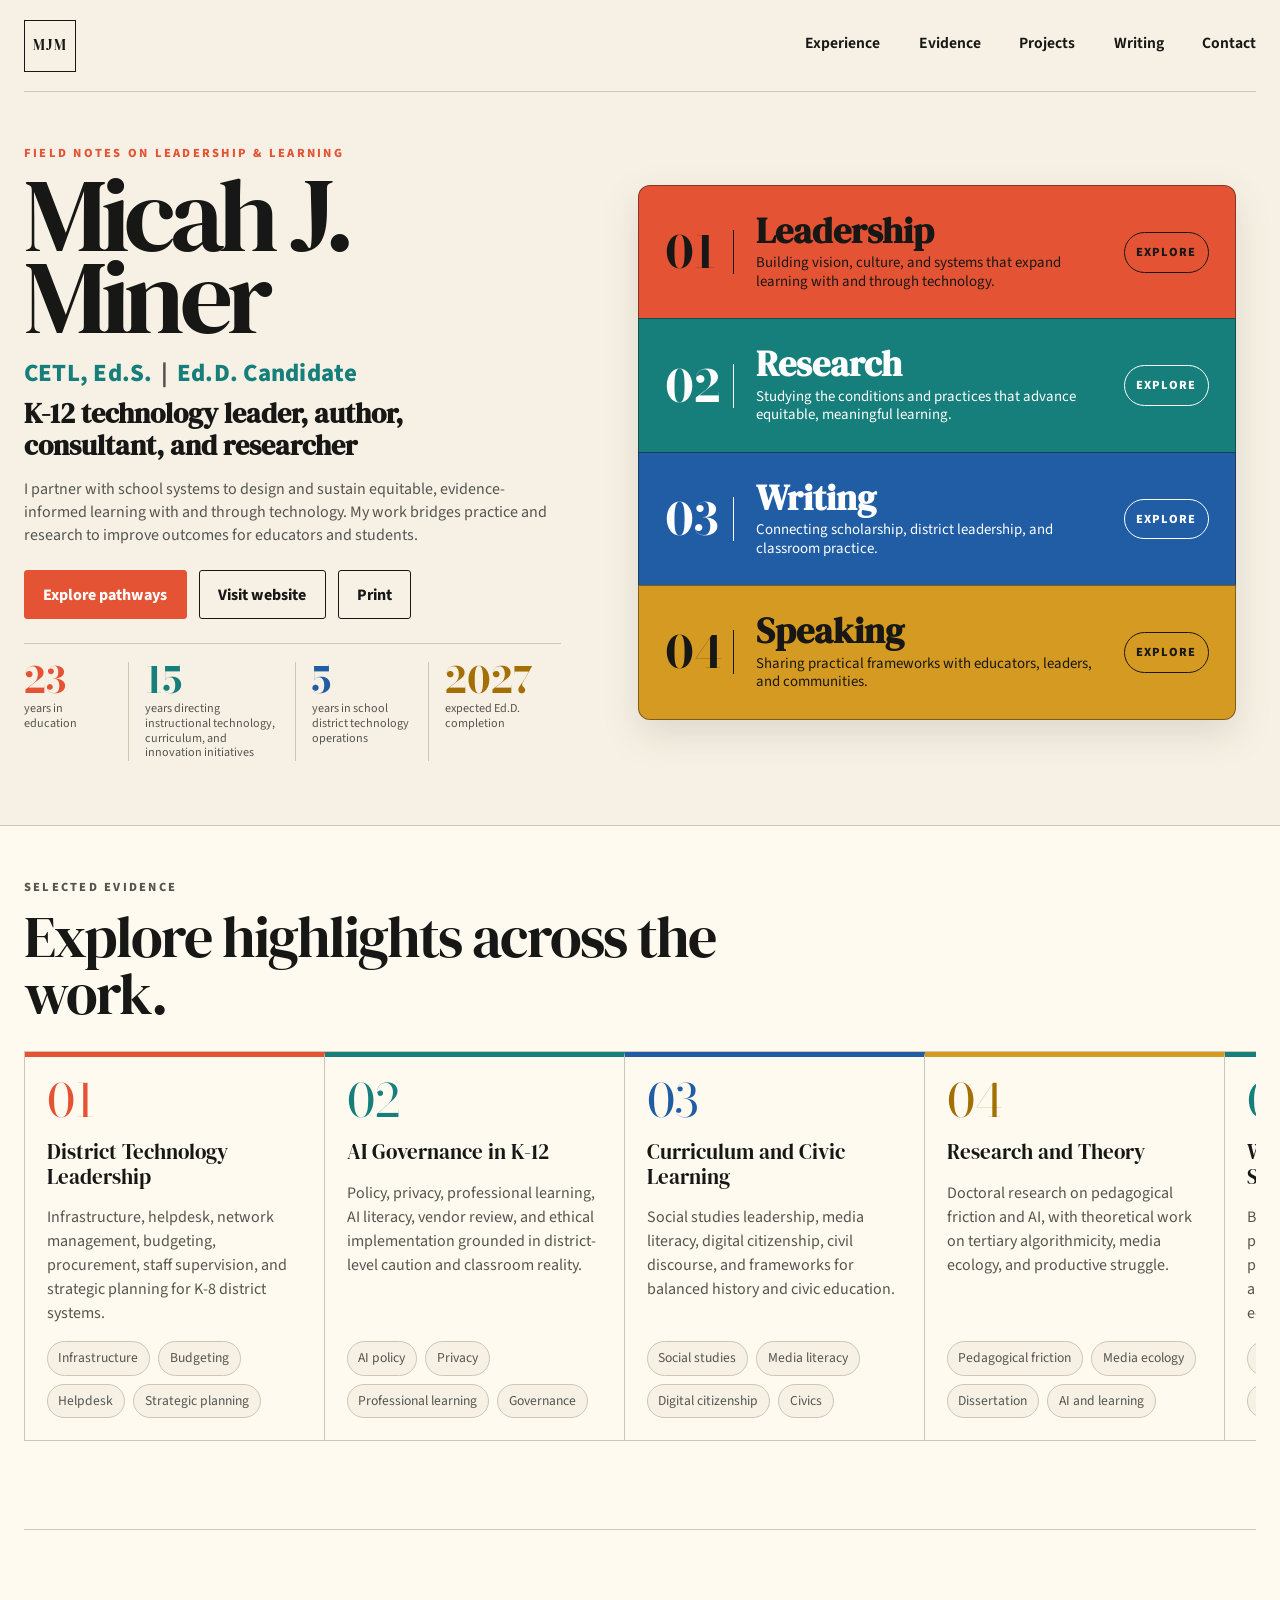
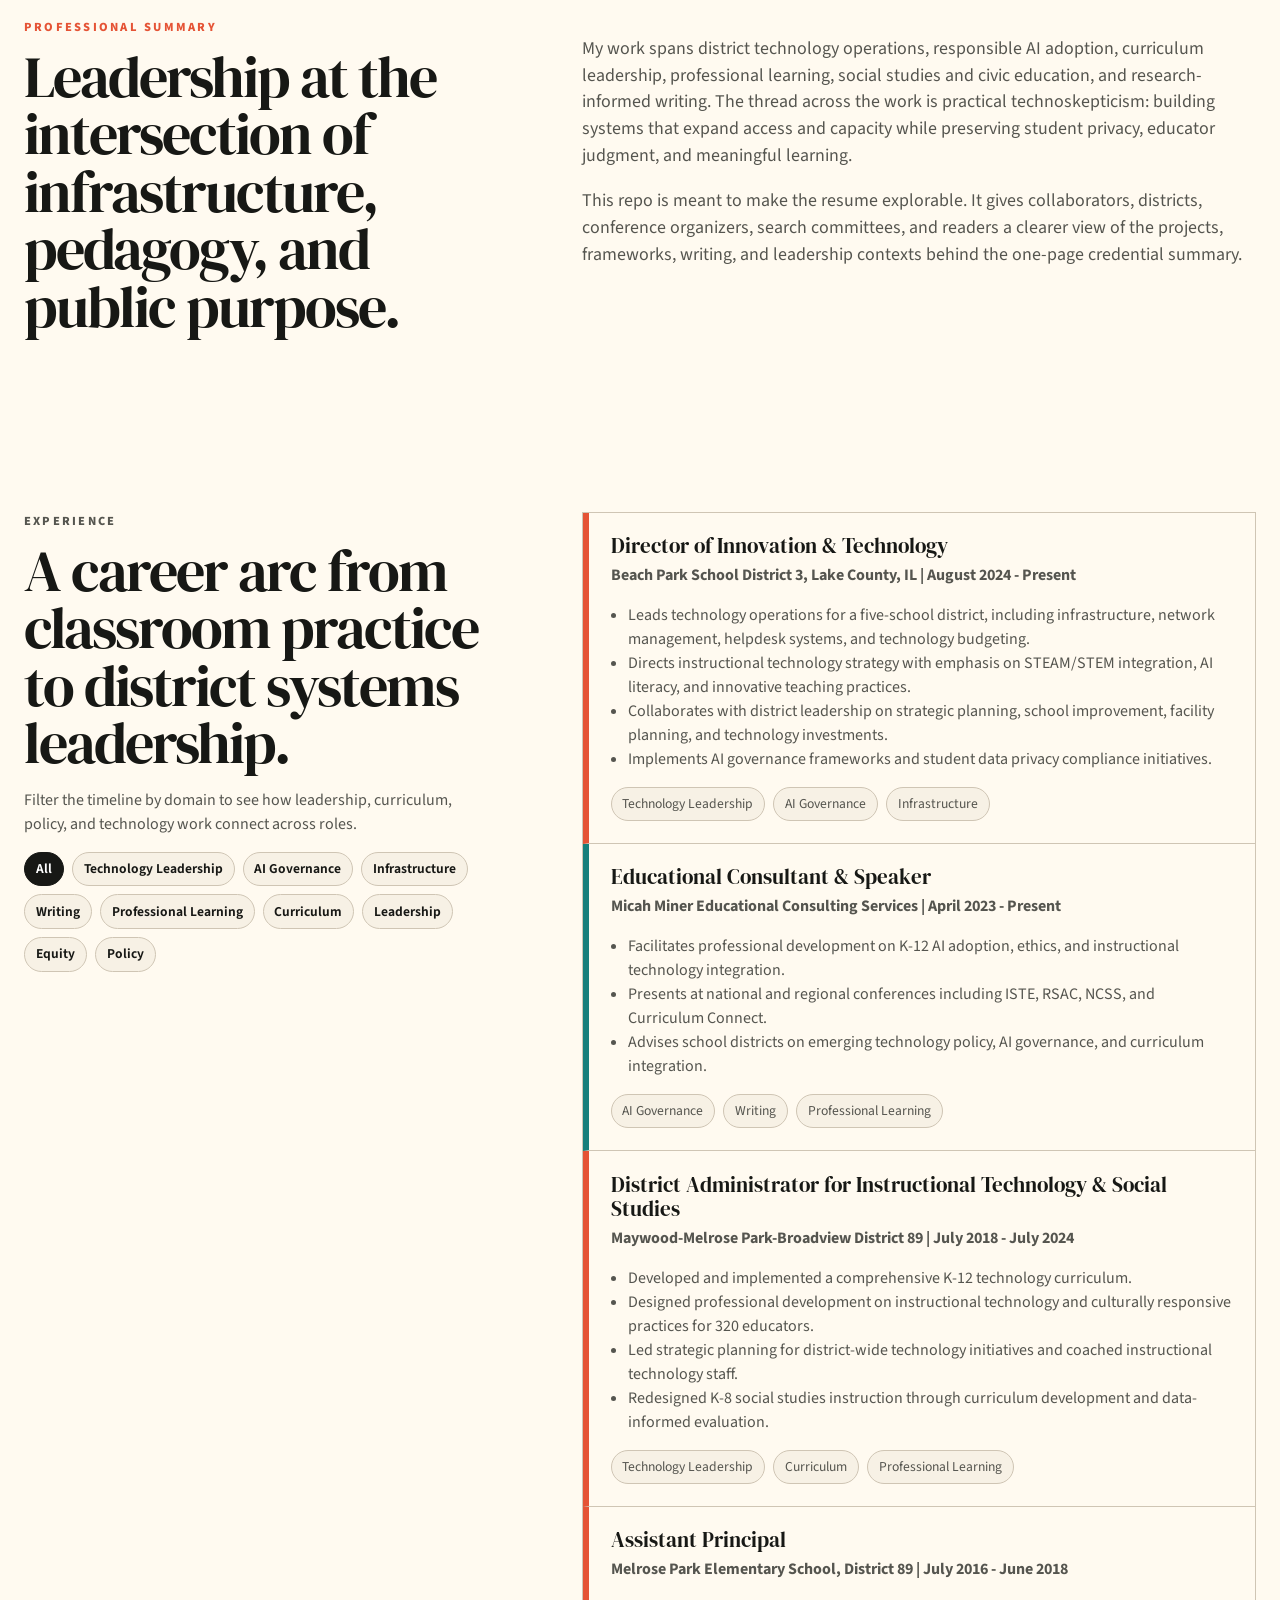
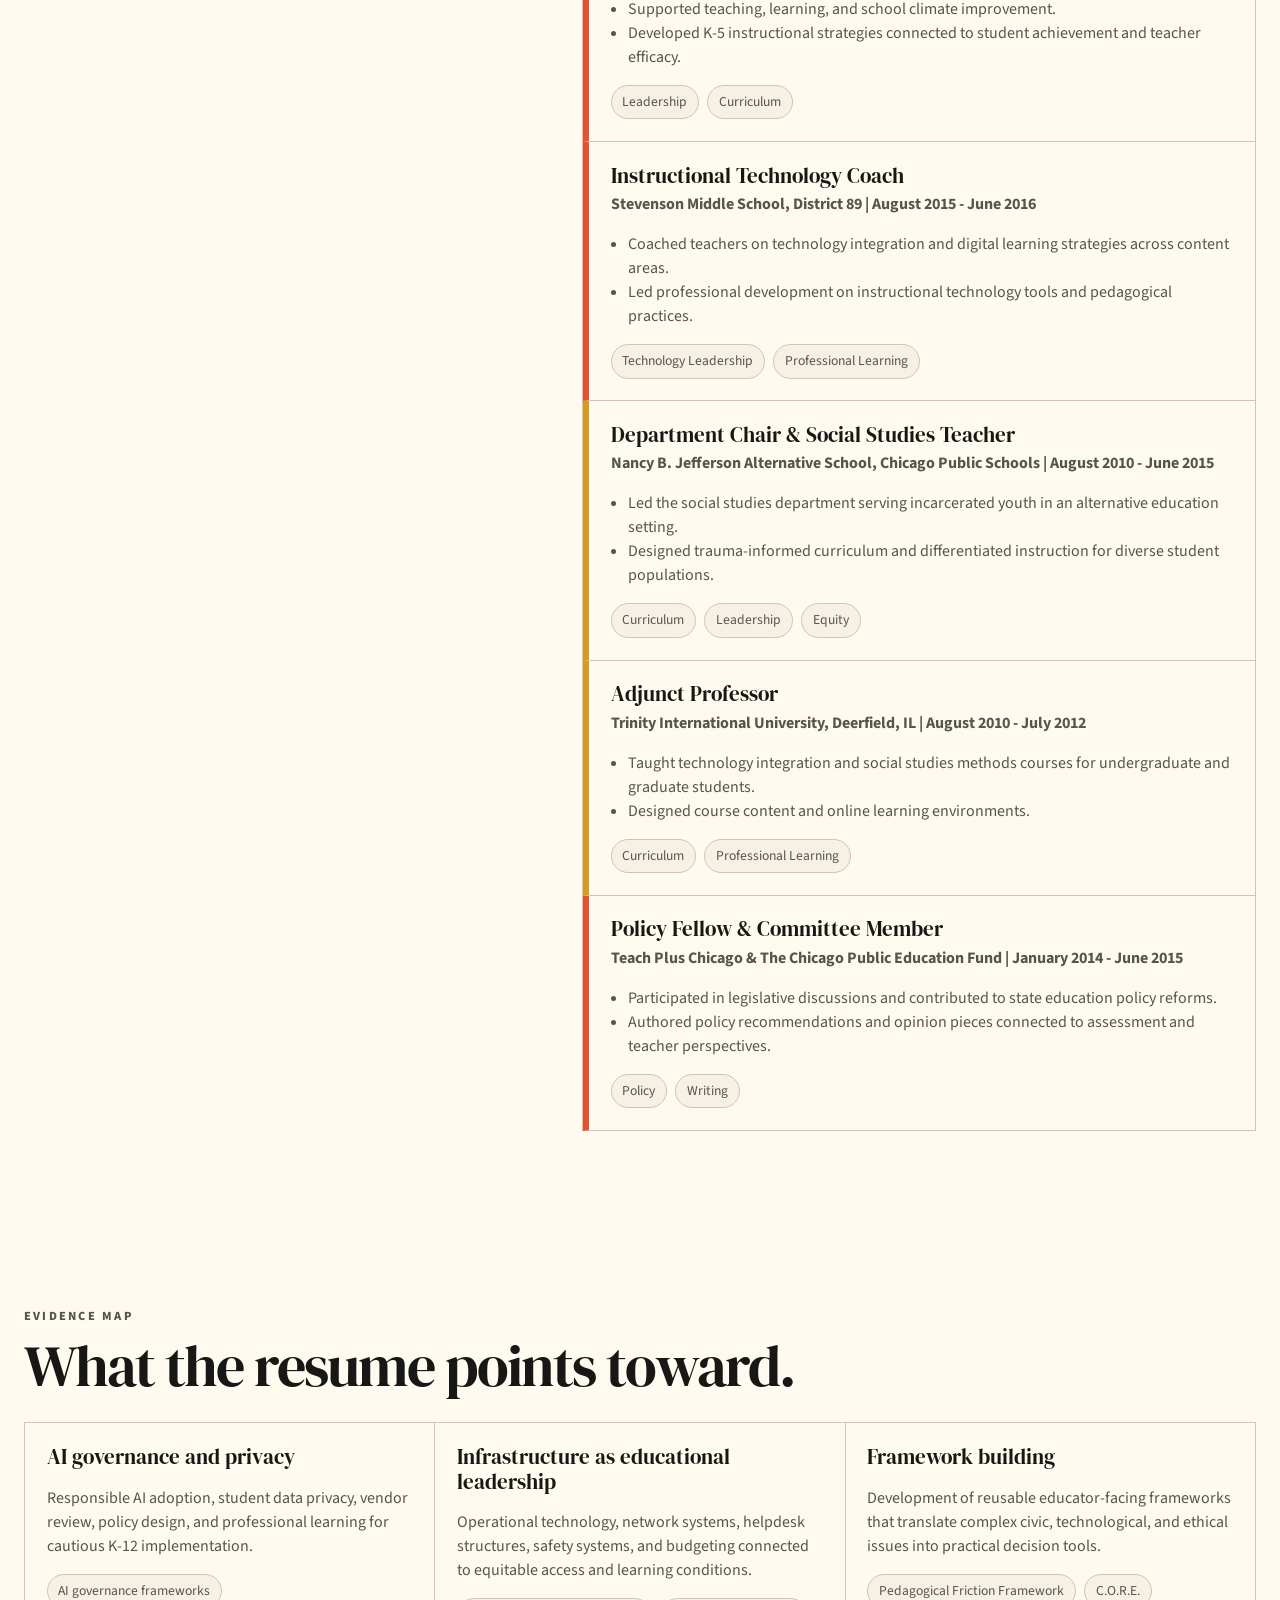
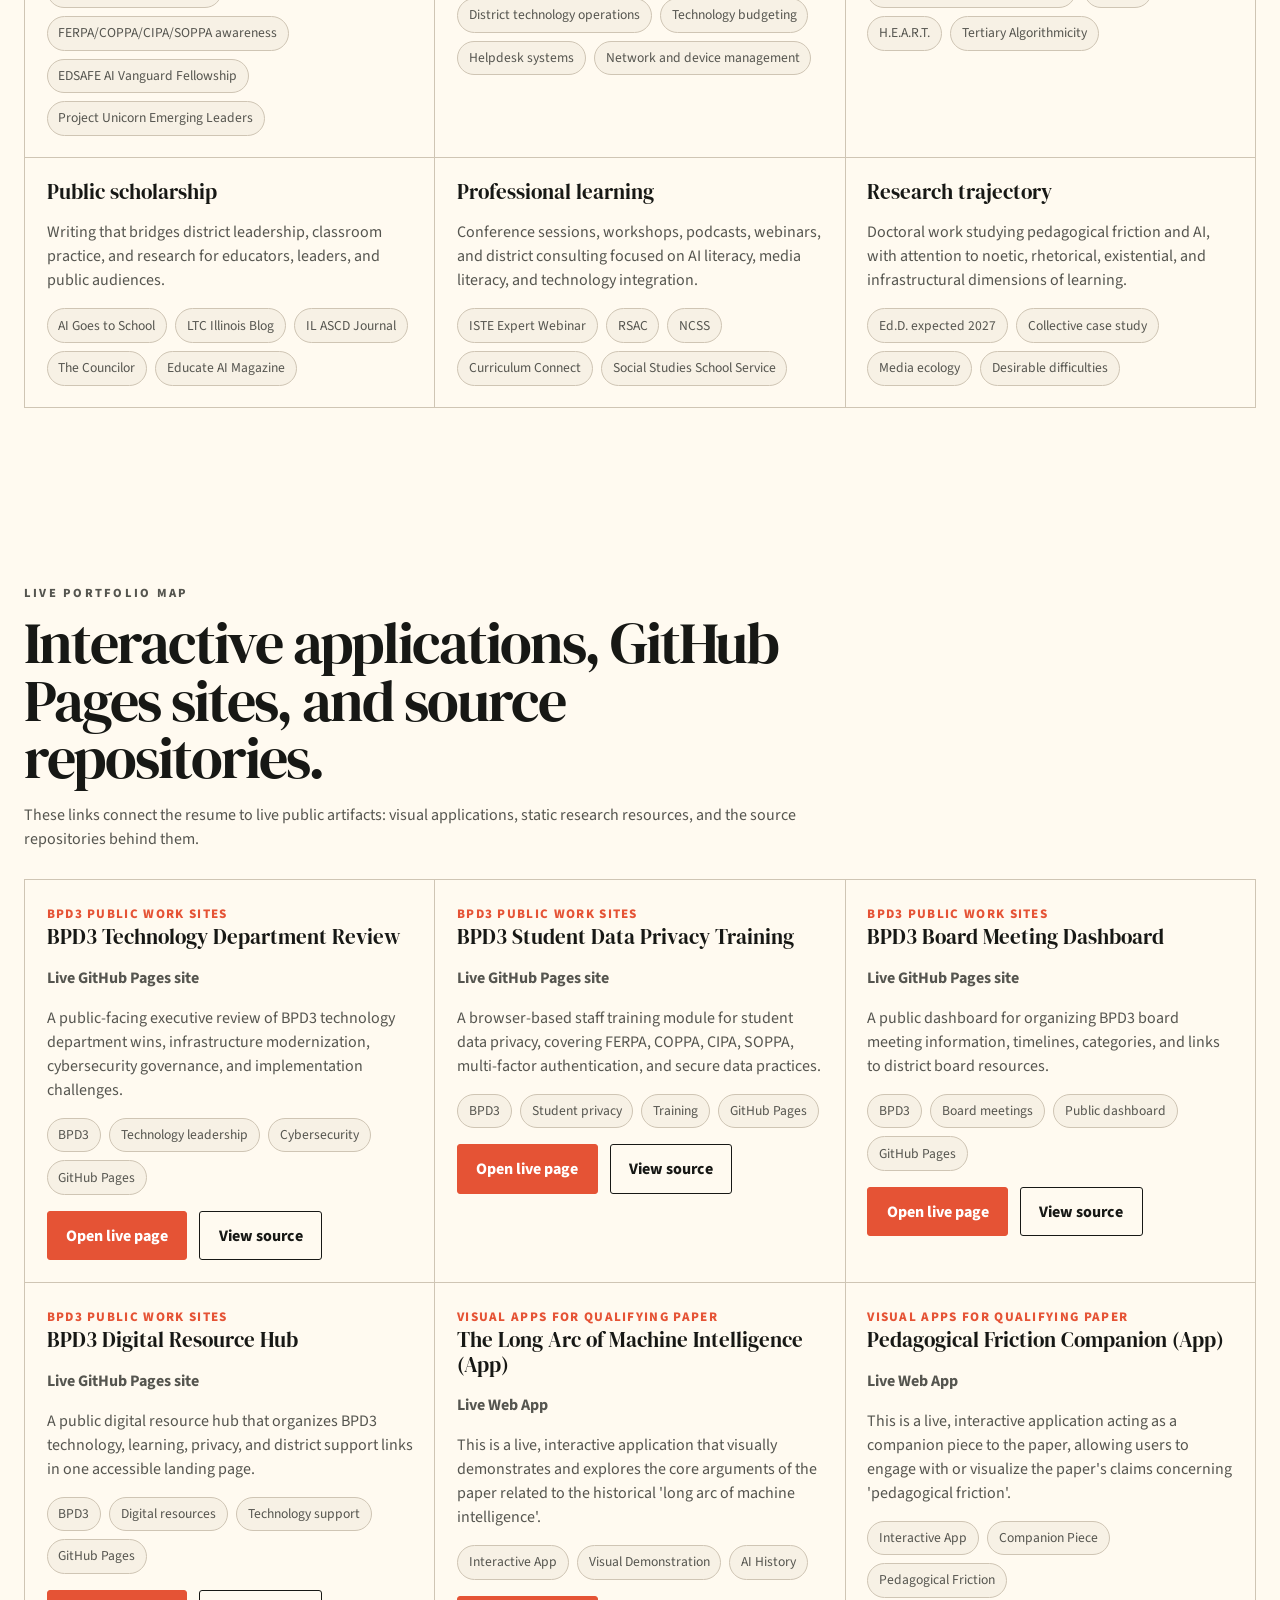
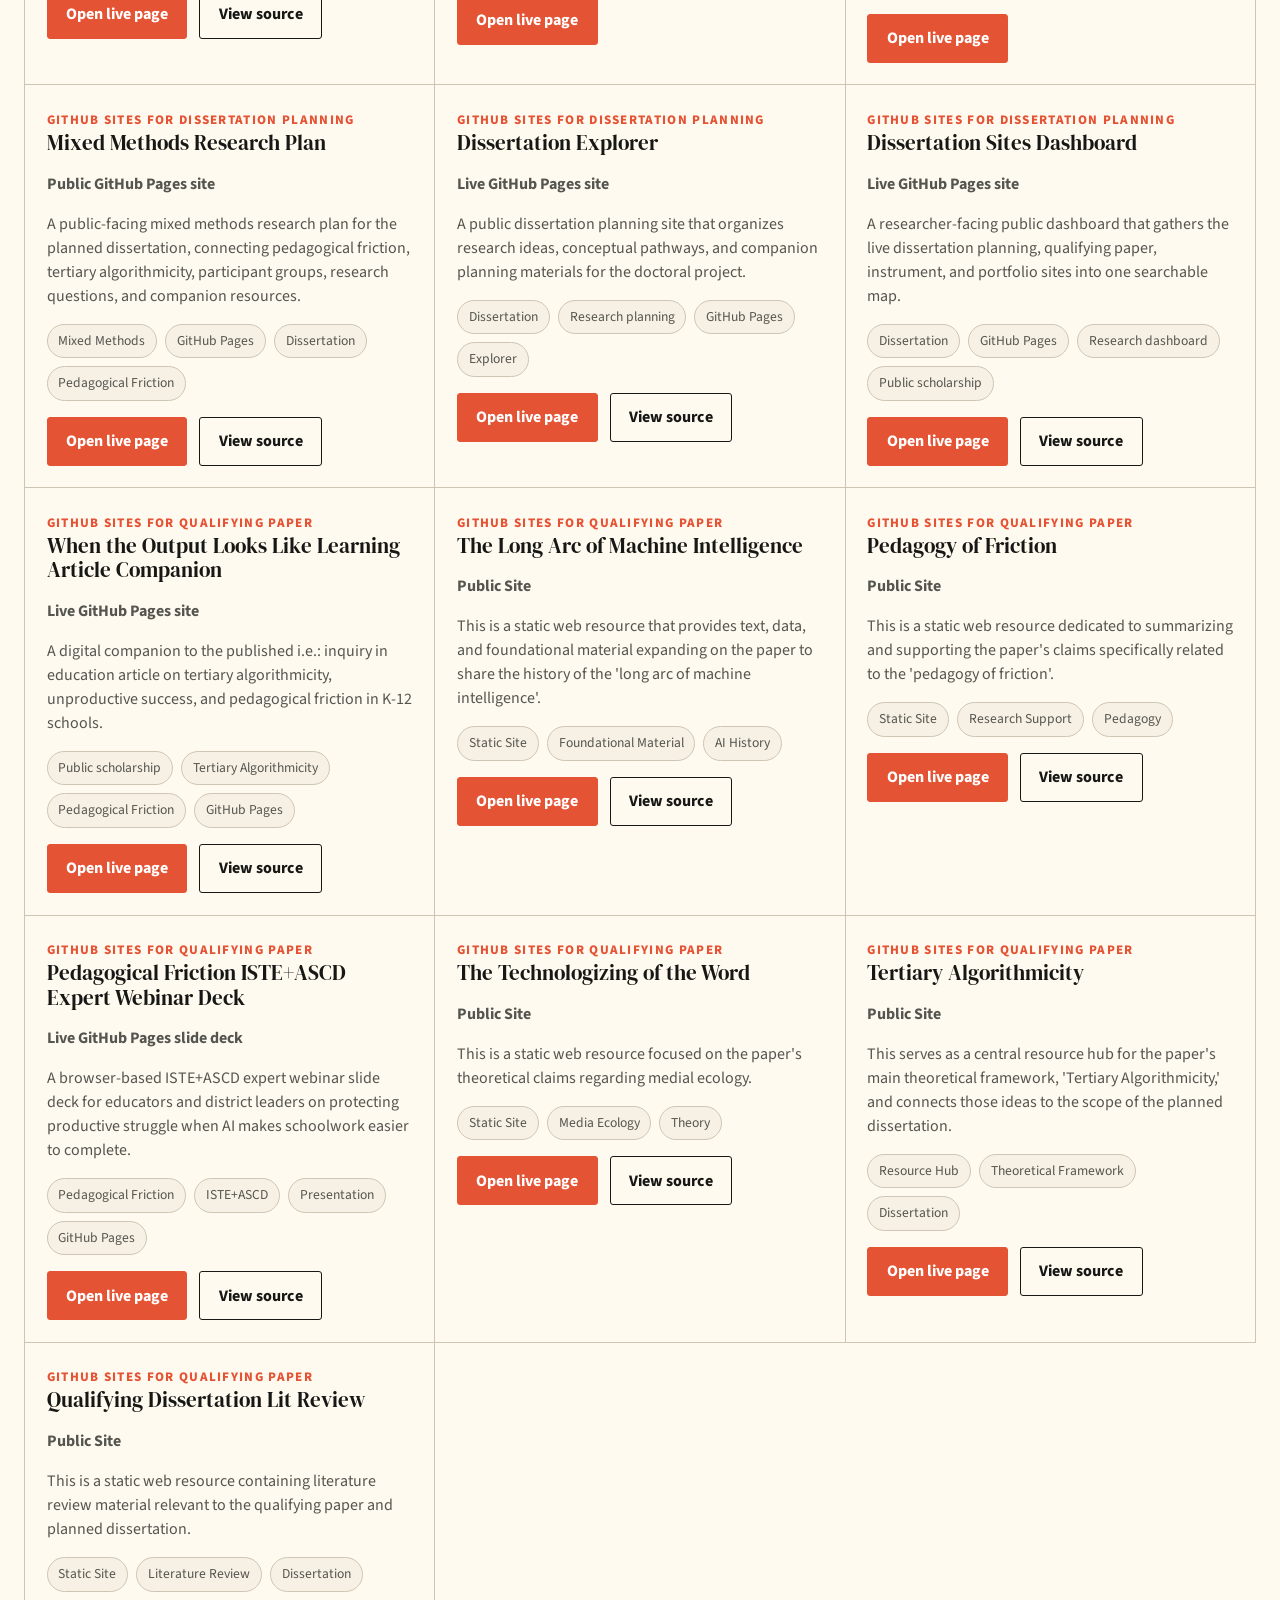
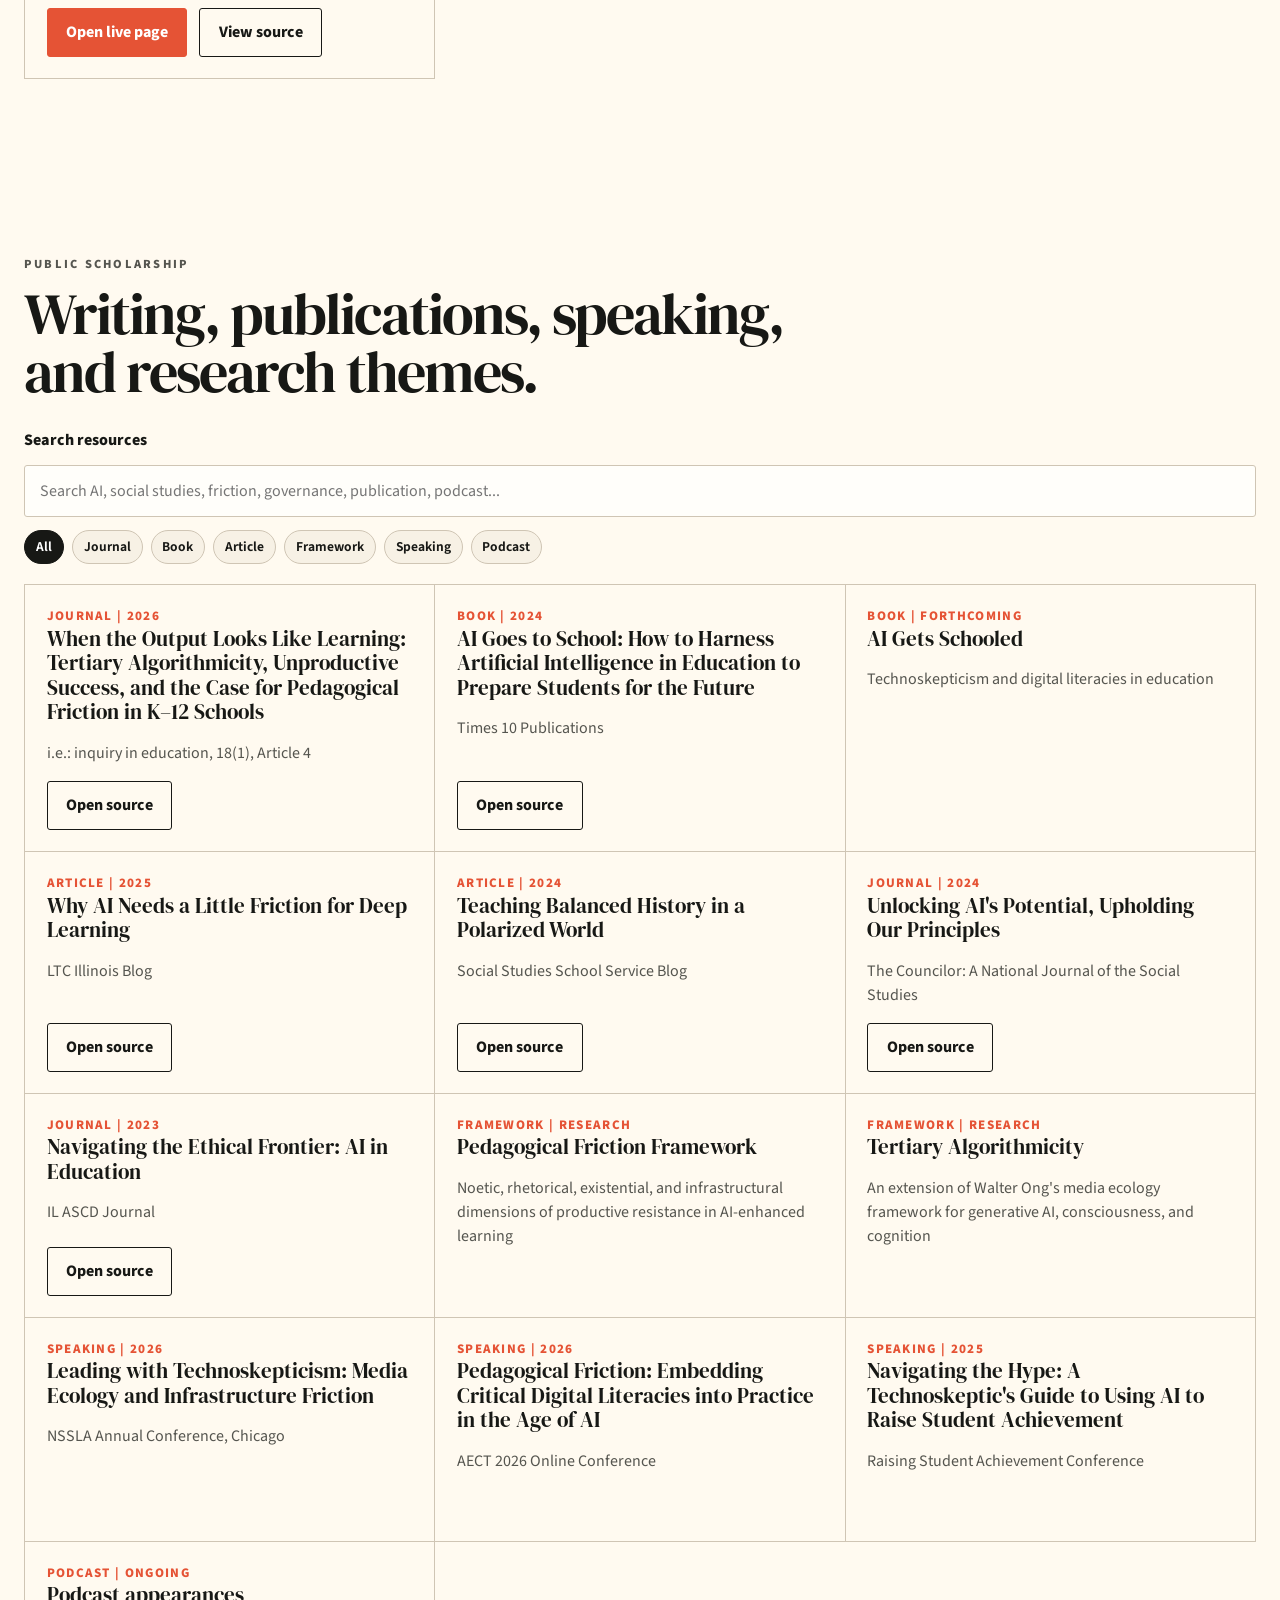
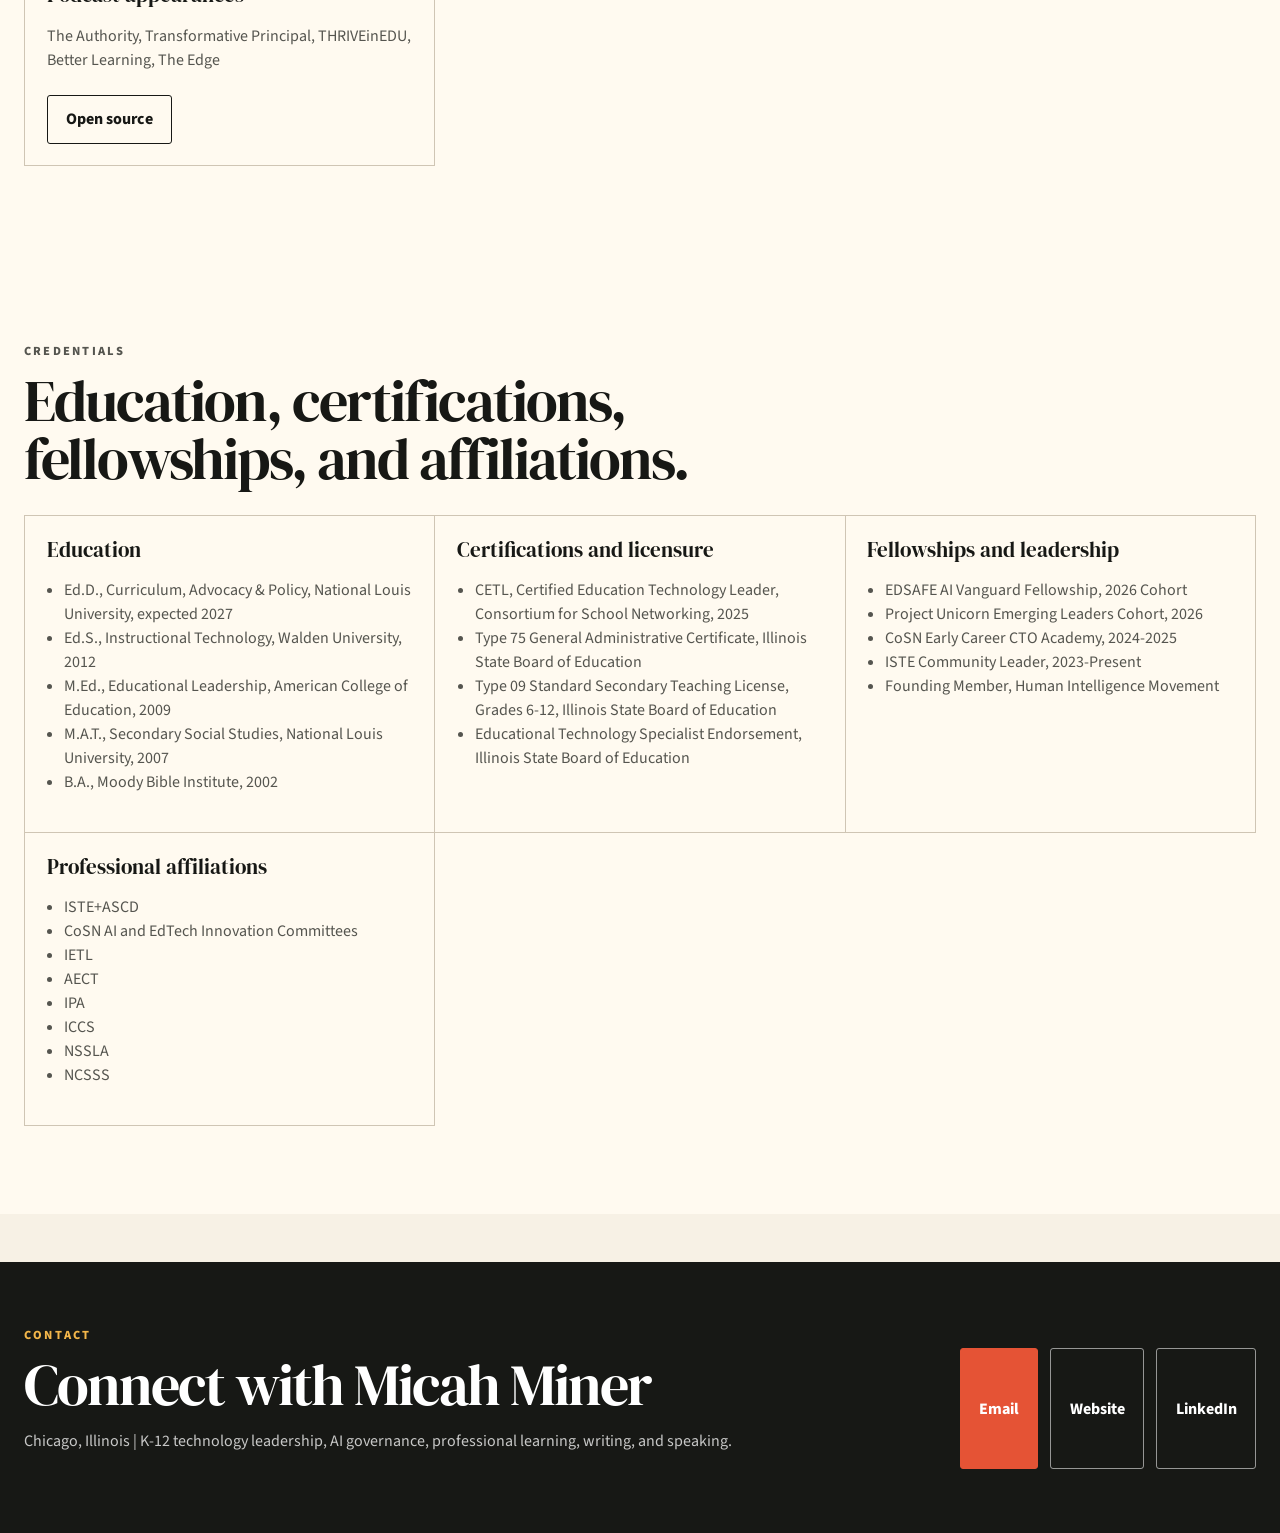
==== commit ade29345: "Refine resume header typography and monogram" ====
--- a/docs/index.html
+++ b/docs/index.html
@@ -9,15 +9,15 @@
     <title>Micah J. Miner | Interactive Resume</title>
     <link rel="preconnect" href="https://fonts.googleapis.com">
     <link rel="preconnect" href="https://fonts.gstatic.com" crossorigin>
-    <link href="https://fonts.googleapis.com/css2?family=Bodoni+Moda:opsz,wght@6..96,600;6..96,700&amp;family=Source+Sans+3:wght@400;500;600;700;800&amp;display=swap" rel="stylesheet">
-    <link rel="stylesheet" href="styles.css?v=20260721-field-notes">
+    <link href="https://fonts.googleapis.com/css2?family=Bodoni+Moda:opsz,wght@6..96,600;6..96,700&amp;family=DM+Serif+Display&amp;family=Source+Sans+3:wght@400;500;600;700;800&amp;display=swap" rel="stylesheet">
+    <link rel="stylesheet" href="styles.css?v=20260721-header-type">
   </head>
   <body>
     <a class="skip-link" href="#main">Skip to main content</a>
 
     <header class="site-header">
       <nav class="topbar" aria-label="Primary">
-        <a class="brand" href="#top" aria-label="Micah J. Miner home"><span>M</span><span>J</span><span>M</span></a>
+        <a class="brand" href="#top" aria-label="Micah J. Miner home">MJM</a>
         <div class="nav-links">
           <a href="#experience">Experience</a>
           <a href="#evidence">Evidence</a>
--- a/docs/styles.css
+++ b/docs/styles.css
@@ -15,6 +15,7 @@
   --shadow: 0 16px 38px rgba(48, 39, 24, 0.11);
   --radius: 3px;
   --display: "Bodoni Moda", Georgia, "Times New Roman", serif;
+  --heading: "DM Serif Display", Georgia, "Times New Roman", serif;
   --sans: "Source Sans 3", Arial, Helvetica, sans-serif;
 }
 
@@ -87,27 +88,18 @@
   position: relative;
   width: 3.25rem;
   height: 3.25rem;
-  display: grid;
-  grid-template-columns: 1fr 1fr;
-  grid-template-rows: 1fr 1fr;
+  display: inline-flex;
+  align-items: center;
+  justify-content: center;
   border: 1.5px solid var(--ink);
   color: var(--ink);
   text-decoration: none;
-  font-family: var(--display);
-  font-weight: 700;
-  font-size: 1rem;
+  font-family: var(--heading);
+  font-weight: 400;
+  font-size: 0.92rem;
+  letter-spacing: 0.08em;
   line-height: 1;
 }
-
-.brand span {
-  display: grid;
-  place-items: center;
-}
-
-.brand span:last-child {
-  grid-column: 1;
-}
-
 .nav-links {
   display: flex;
   gap: clamp(1.1rem, 3vw, 3.4rem);
@@ -183,10 +175,9 @@
 h1,
 h2,
 h3 {
-  font-family: var(--display);
-  font-weight: 700;
-}
-
+  font-family: var(--heading);
+  font-weight: 400;
+}
 h1 {
   margin: 0;
   font-size: clamp(4.6rem, 8.2vw, 8.15rem);
@@ -223,7 +214,7 @@
 .hero-title {
   max-width: 36rem;
   margin: 0.35rem 0 0;
-  font-family: var(--display);
+  font-family: var(--heading);
   font-size: clamp(1.35rem, 2.15vw, 1.78rem);
   font-weight: 700;
   line-height: 1.15;
@@ -406,7 +397,7 @@
 }
 
 .lens-copy strong {
-  font-family: var(--display);
+  font-family: var(--heading);
   font-size: clamp(1.75rem, 2.8vw, 2.4rem);
   line-height: 1;
 }
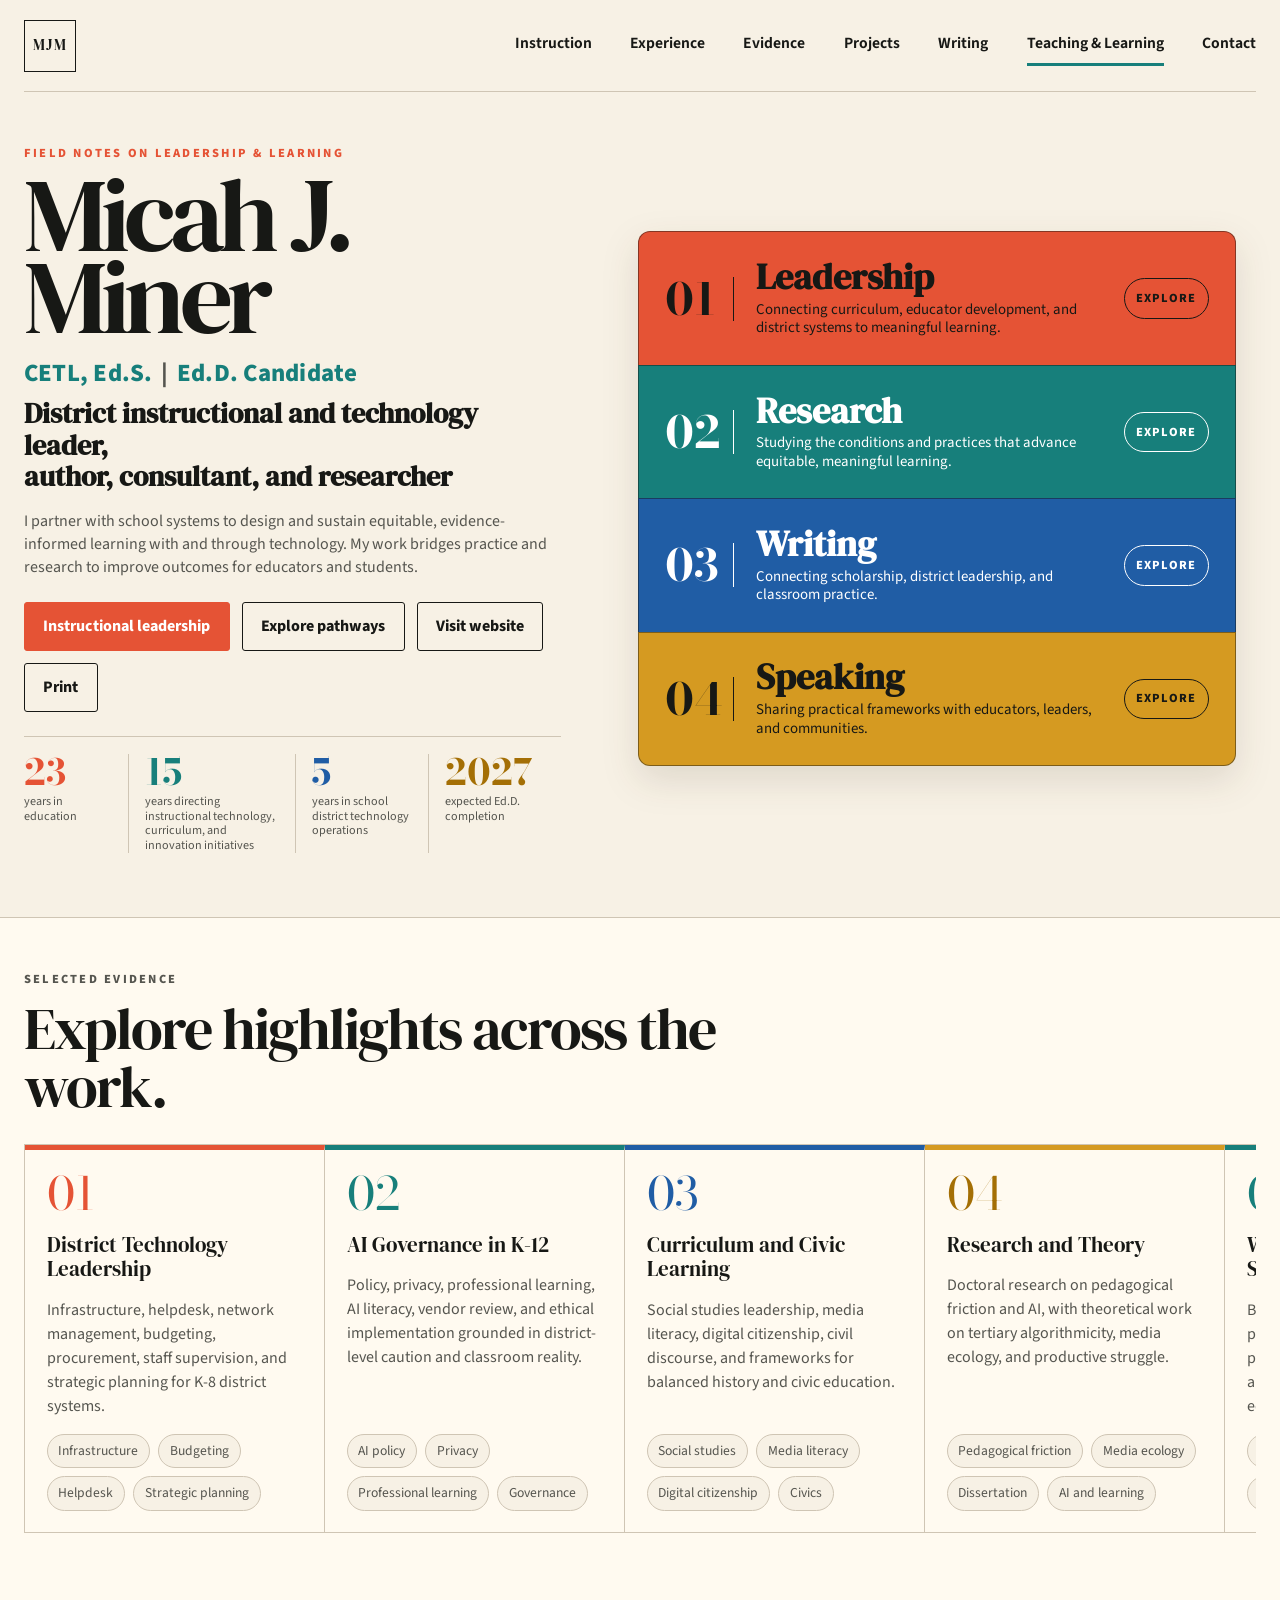
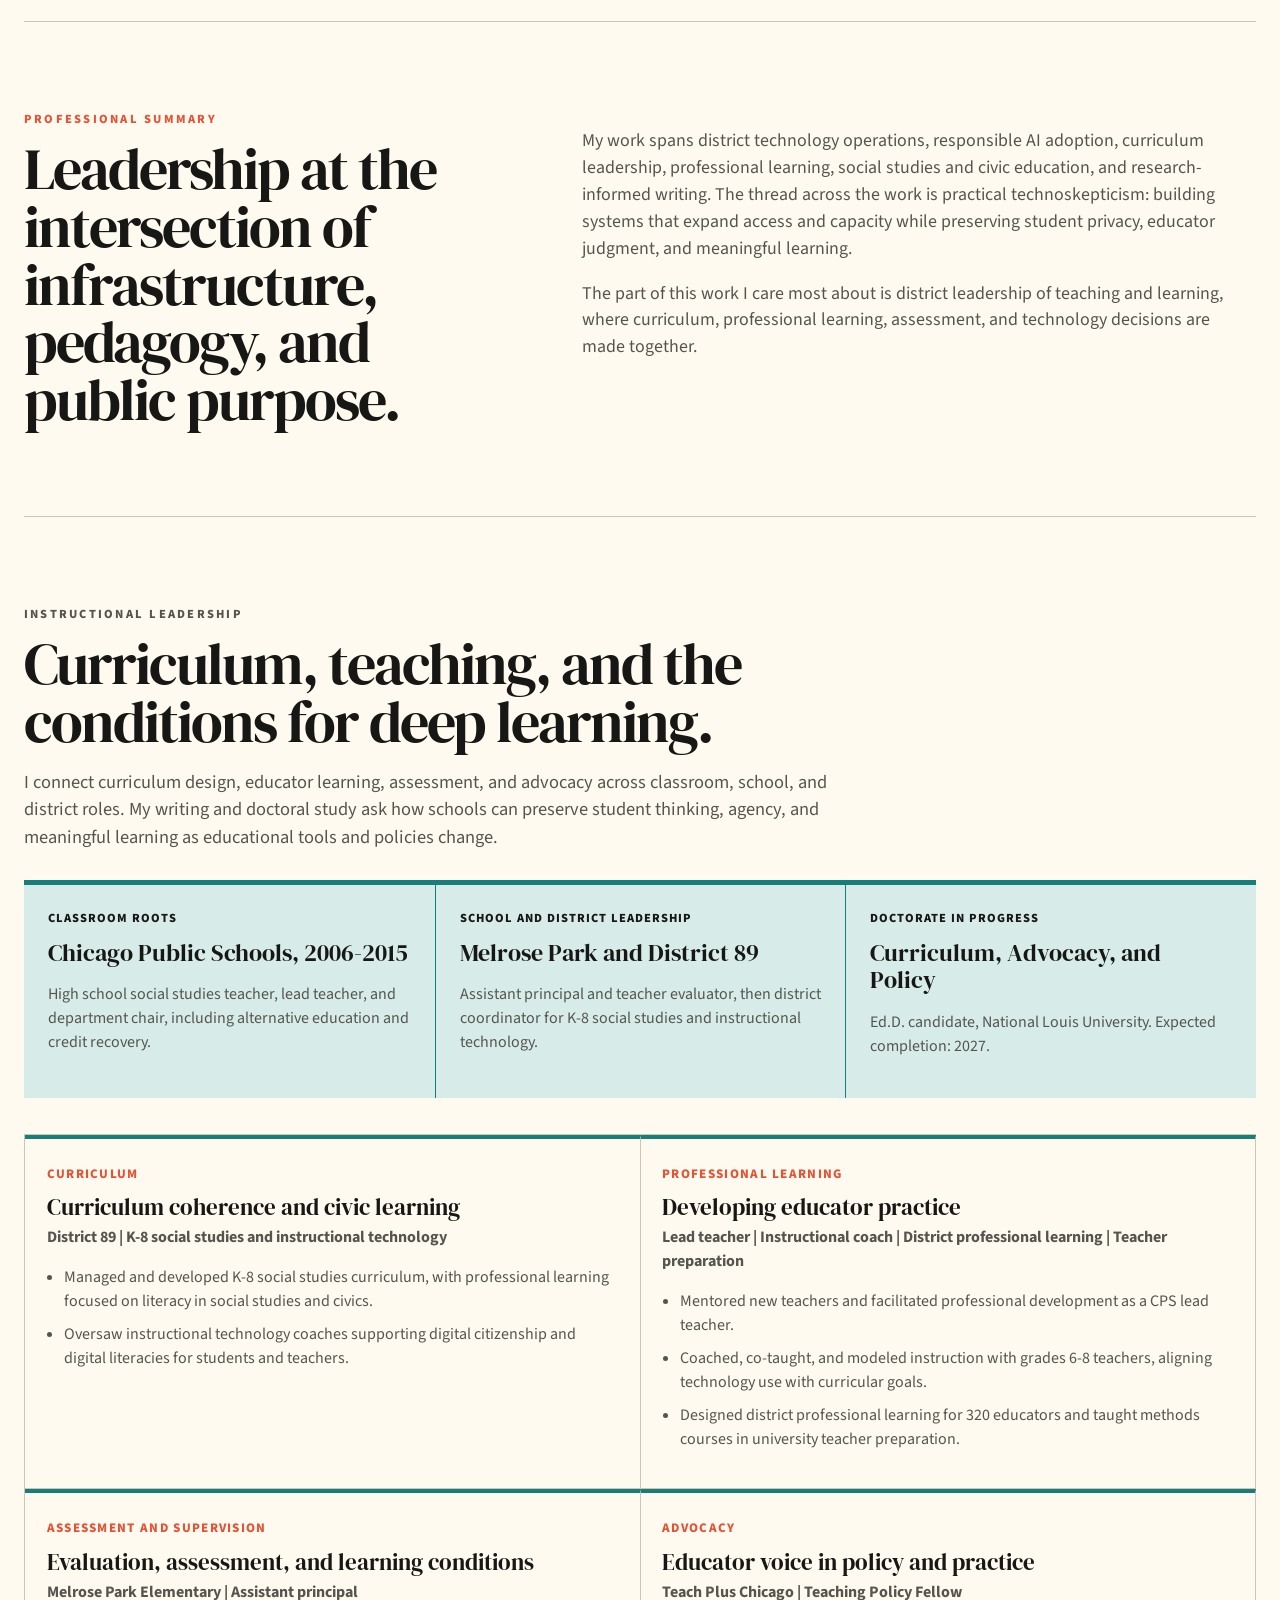
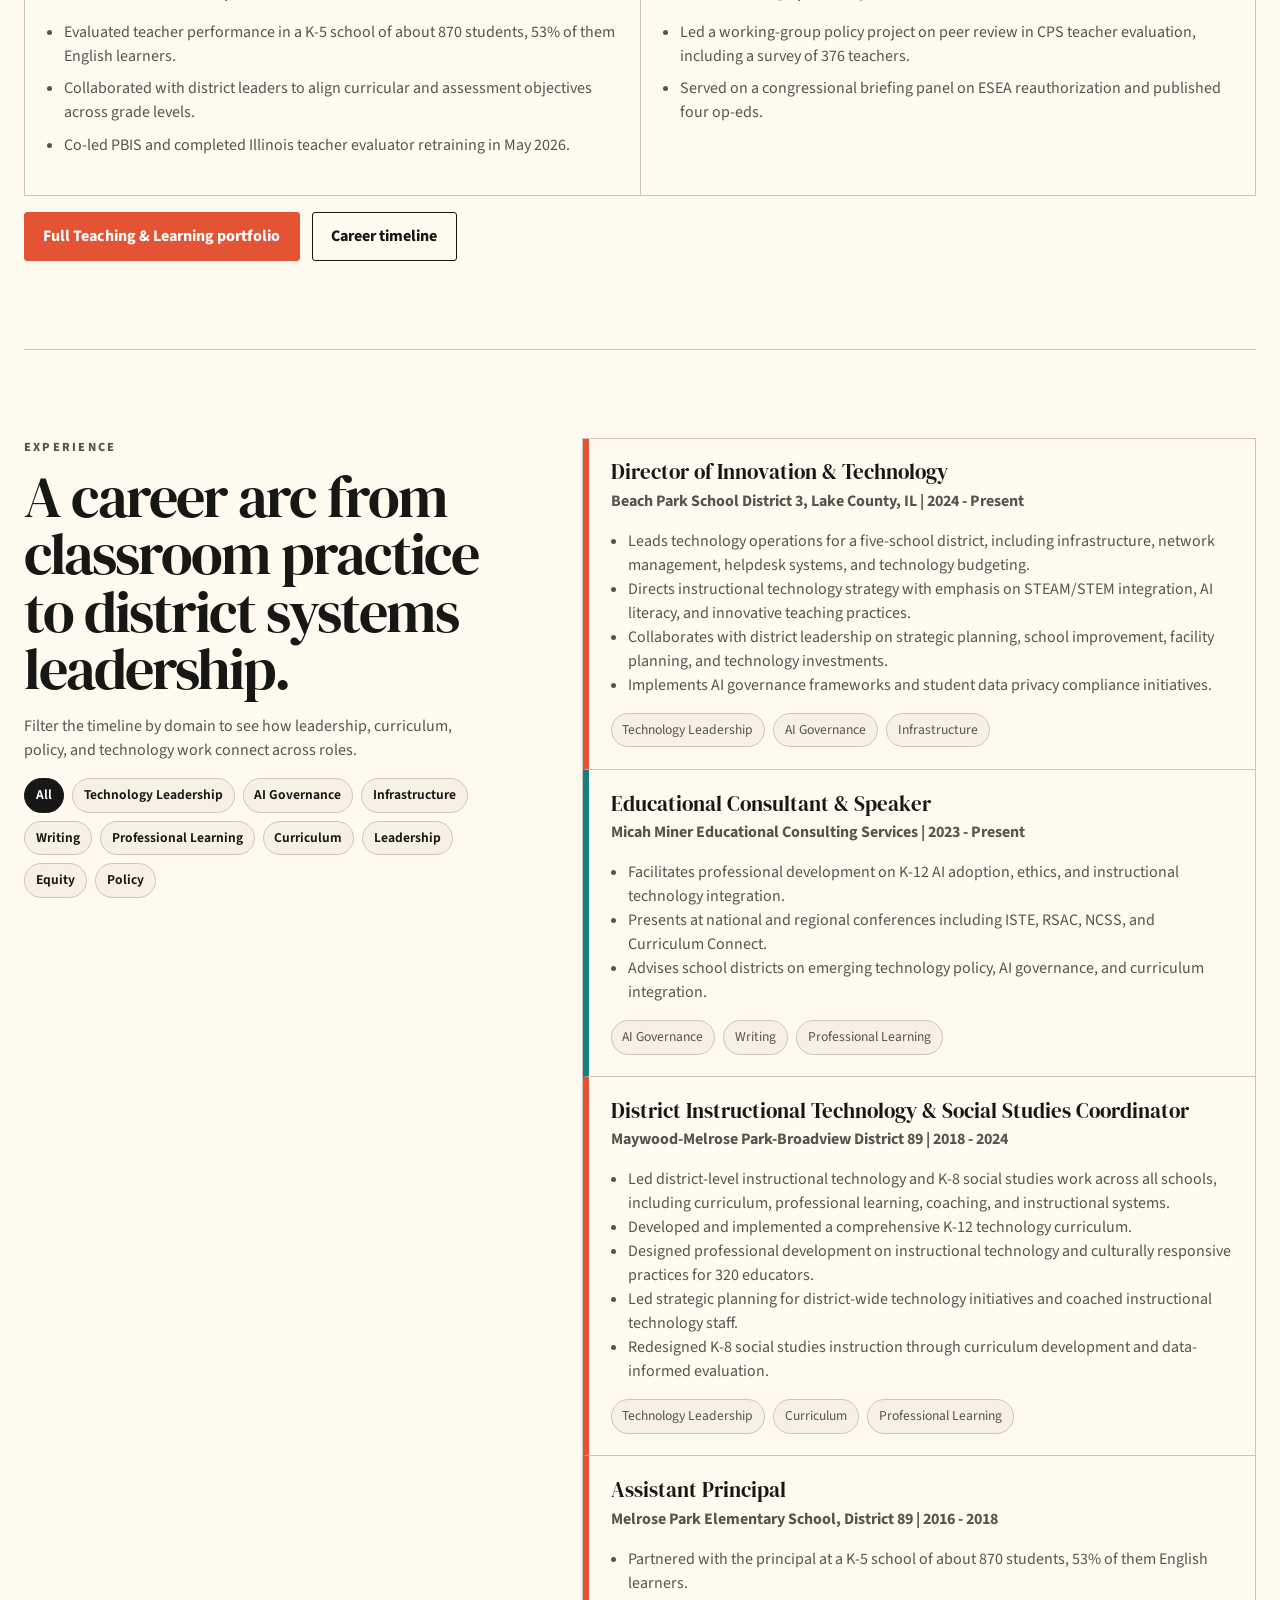
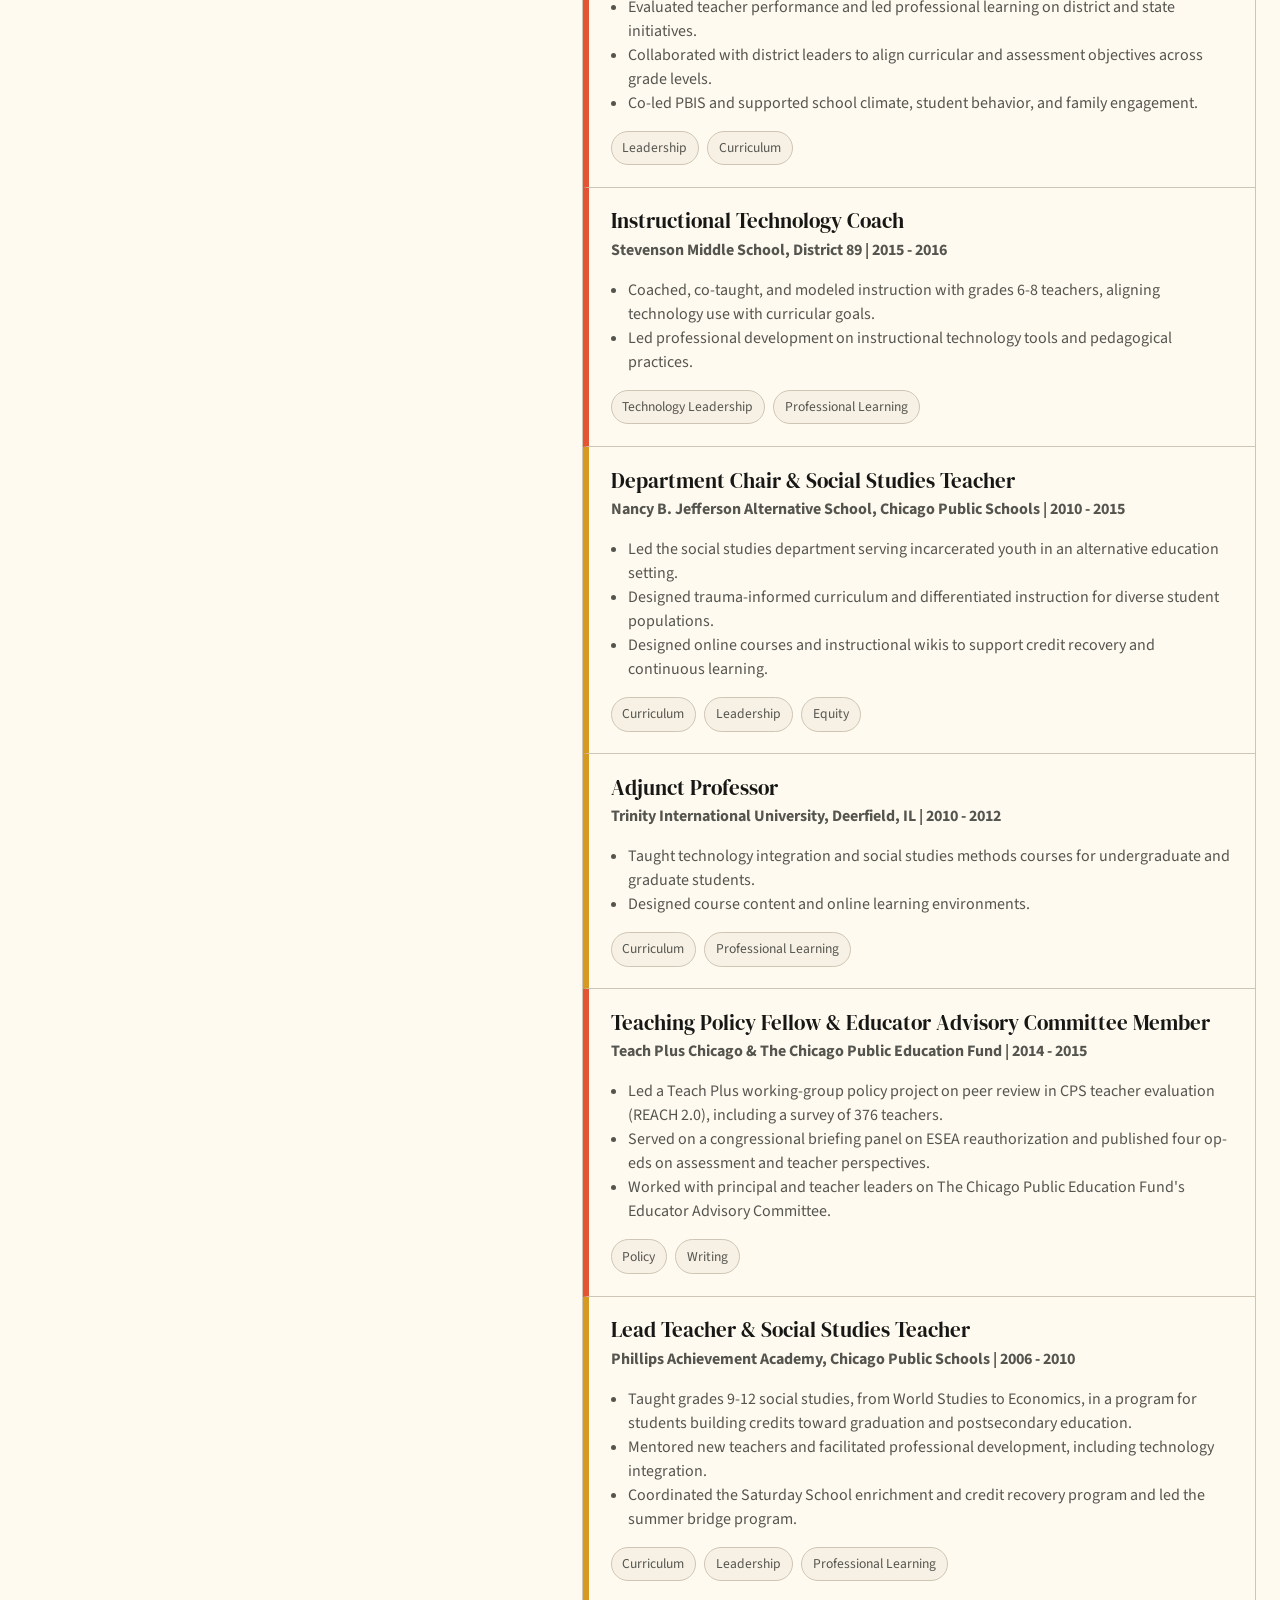
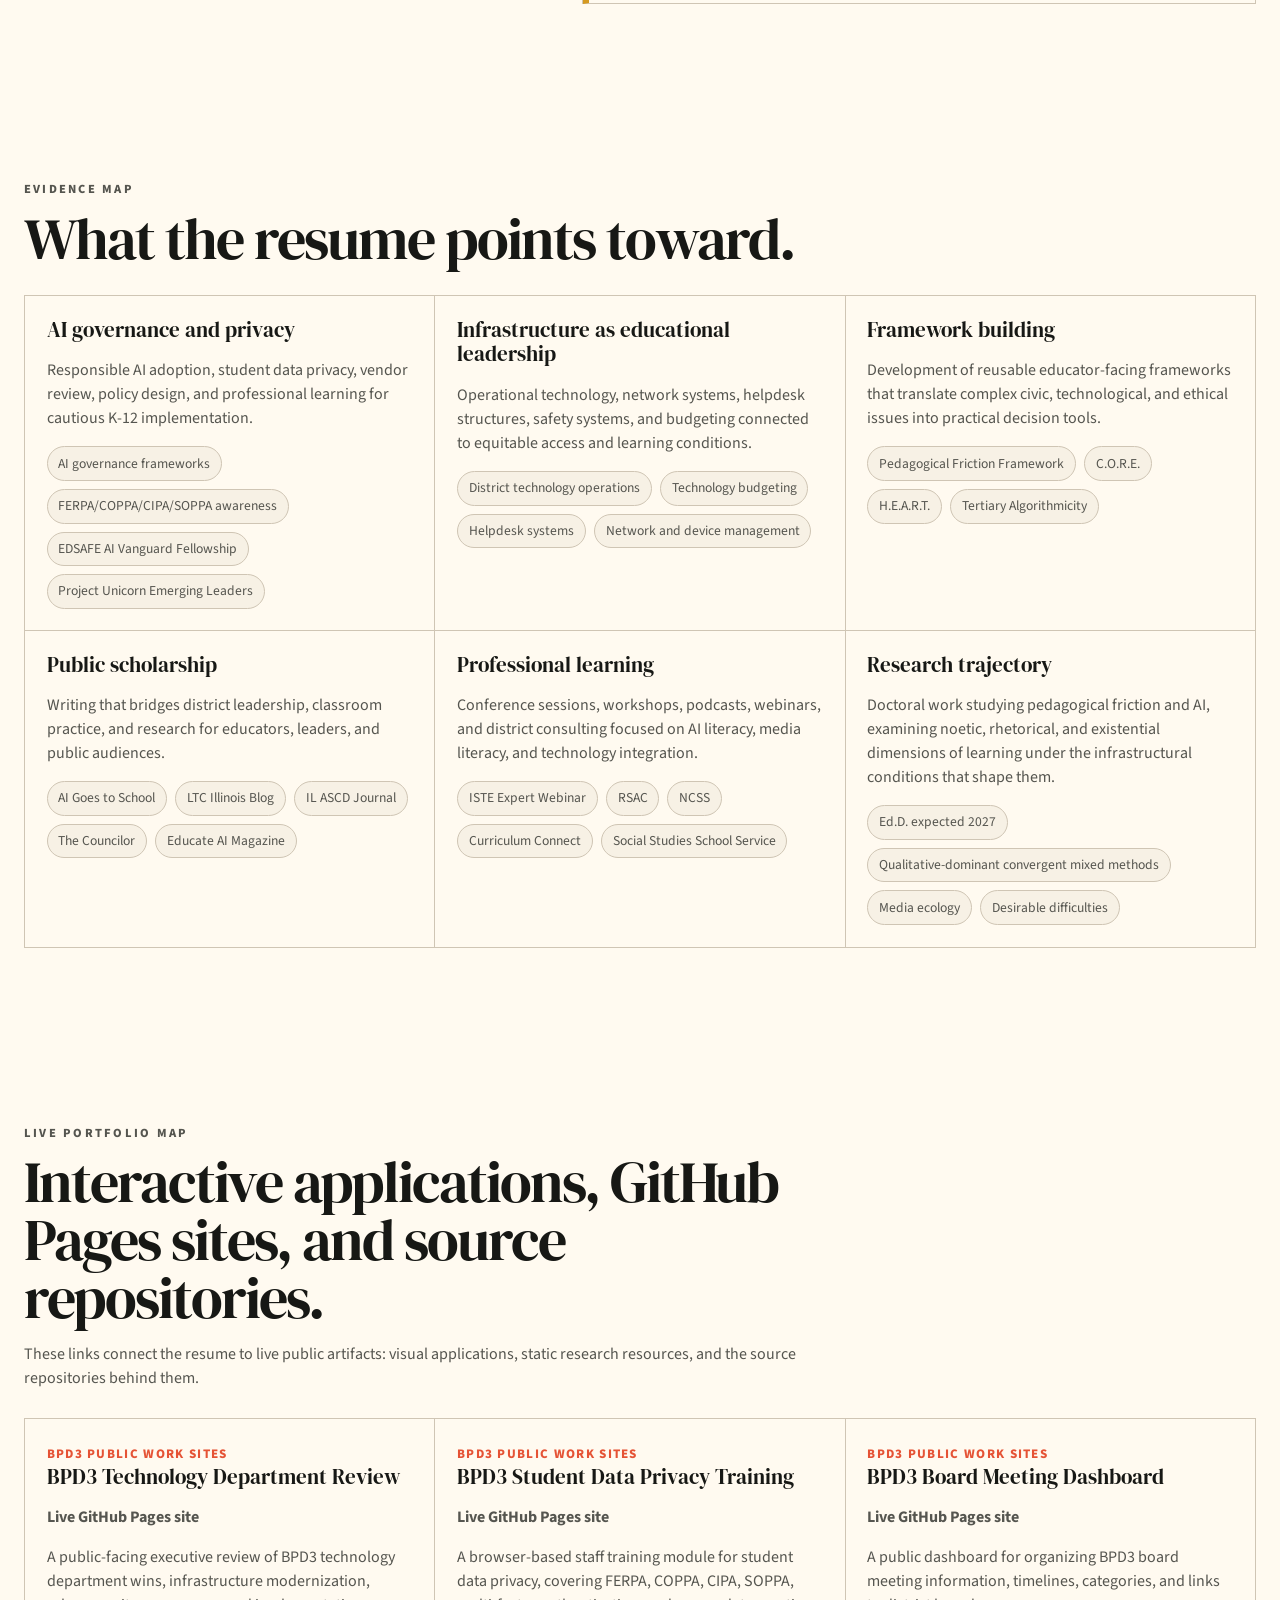
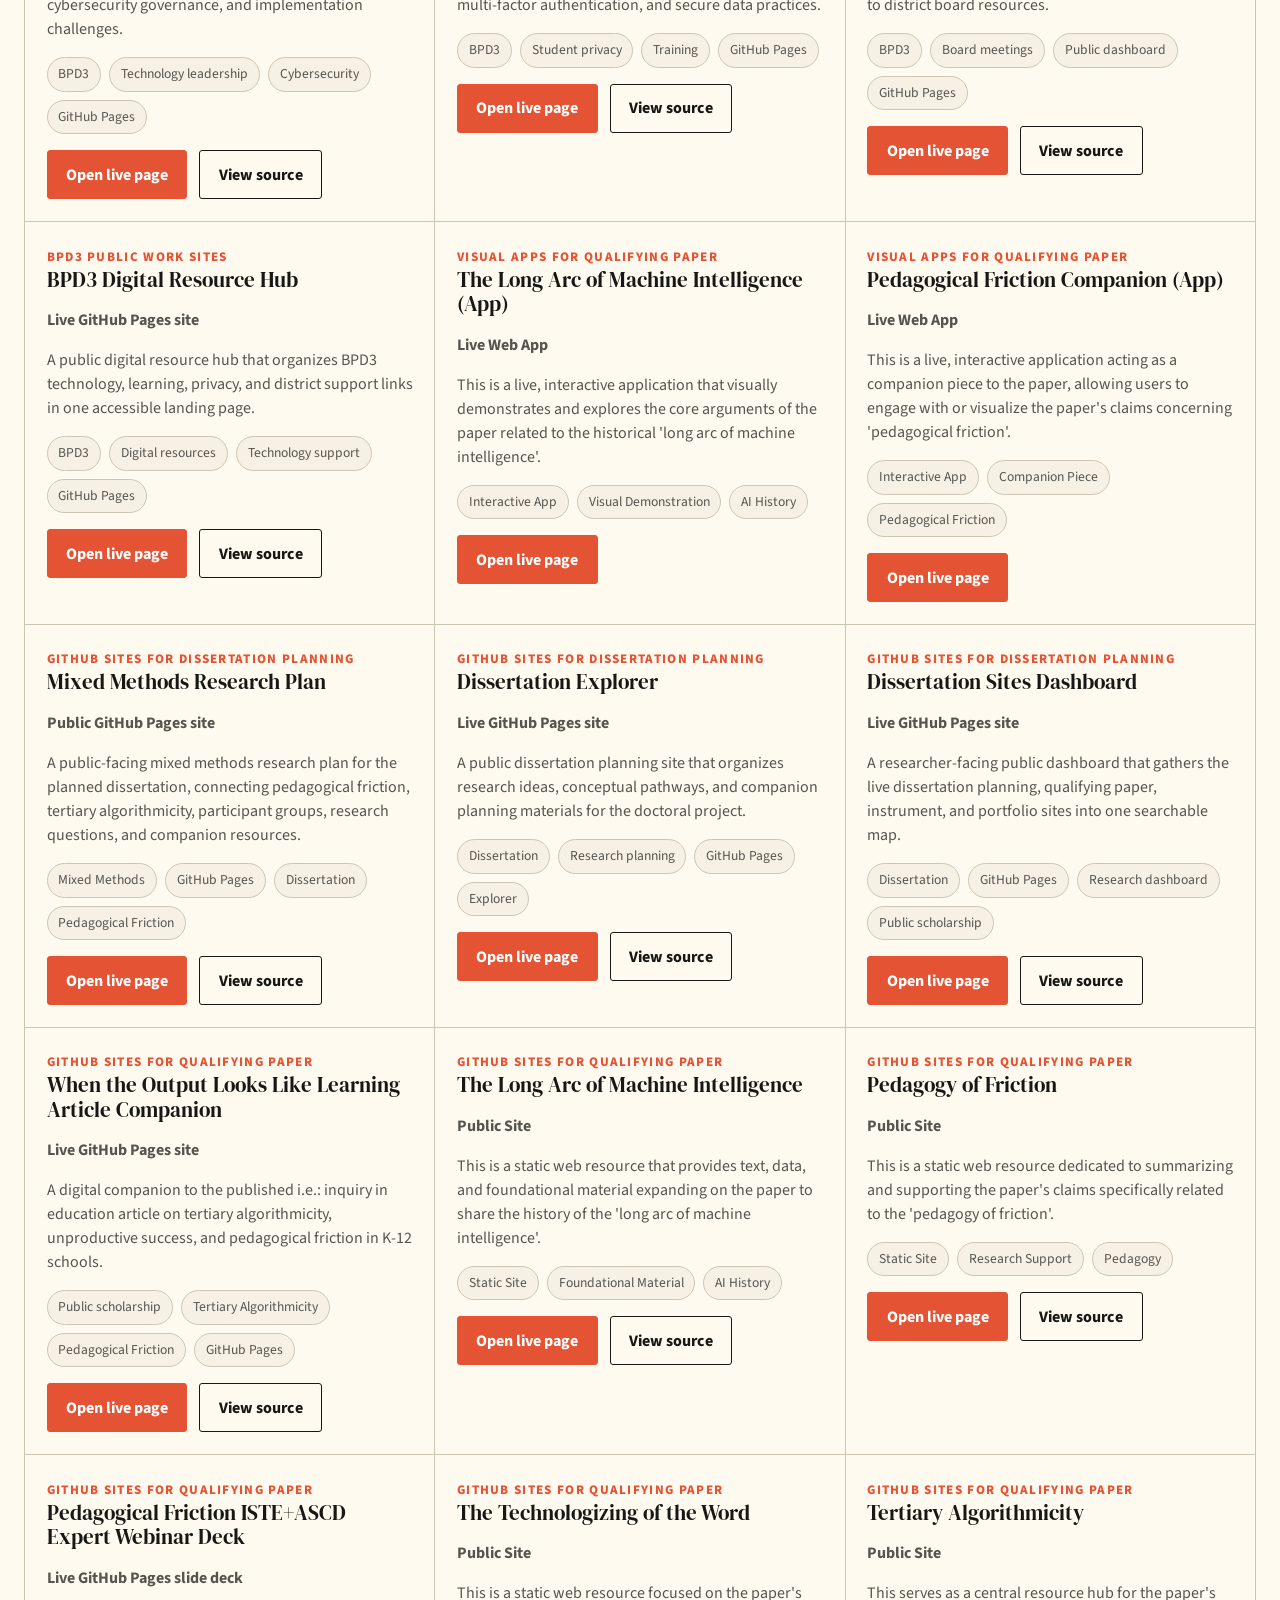
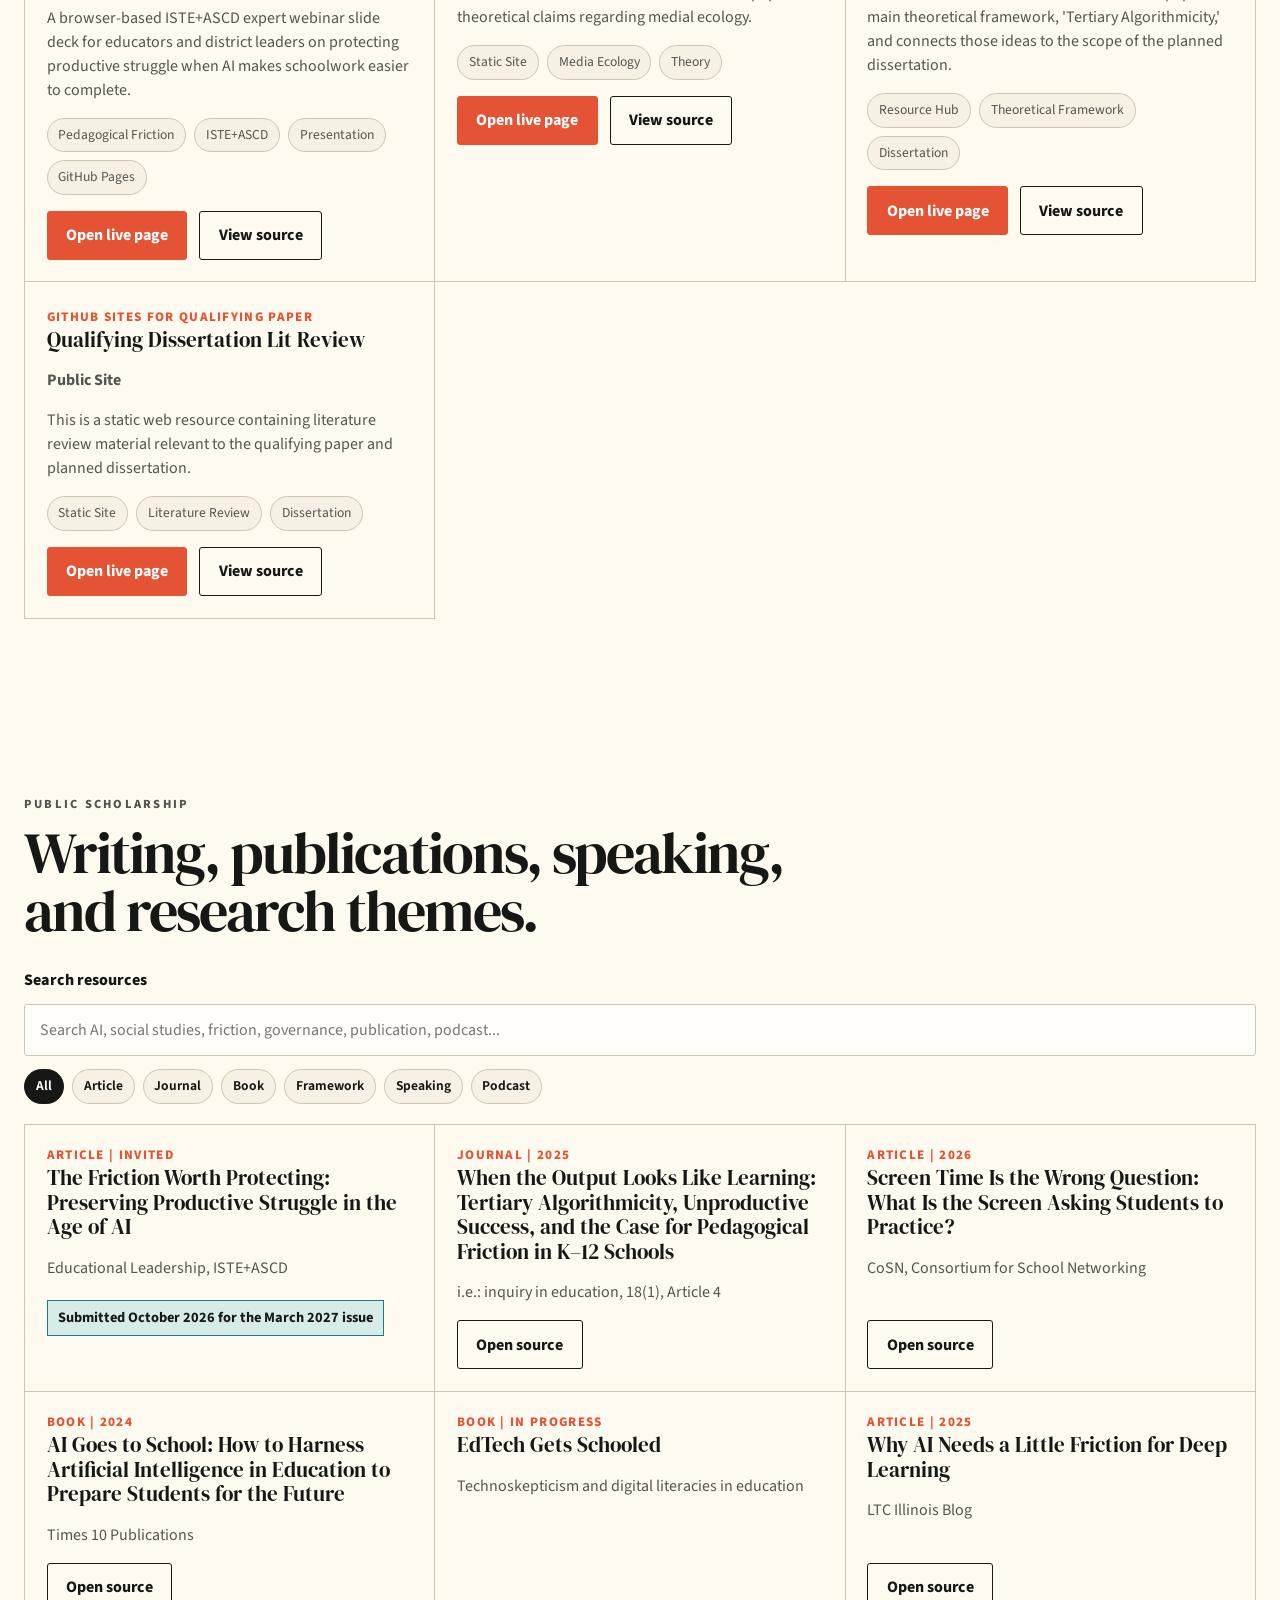
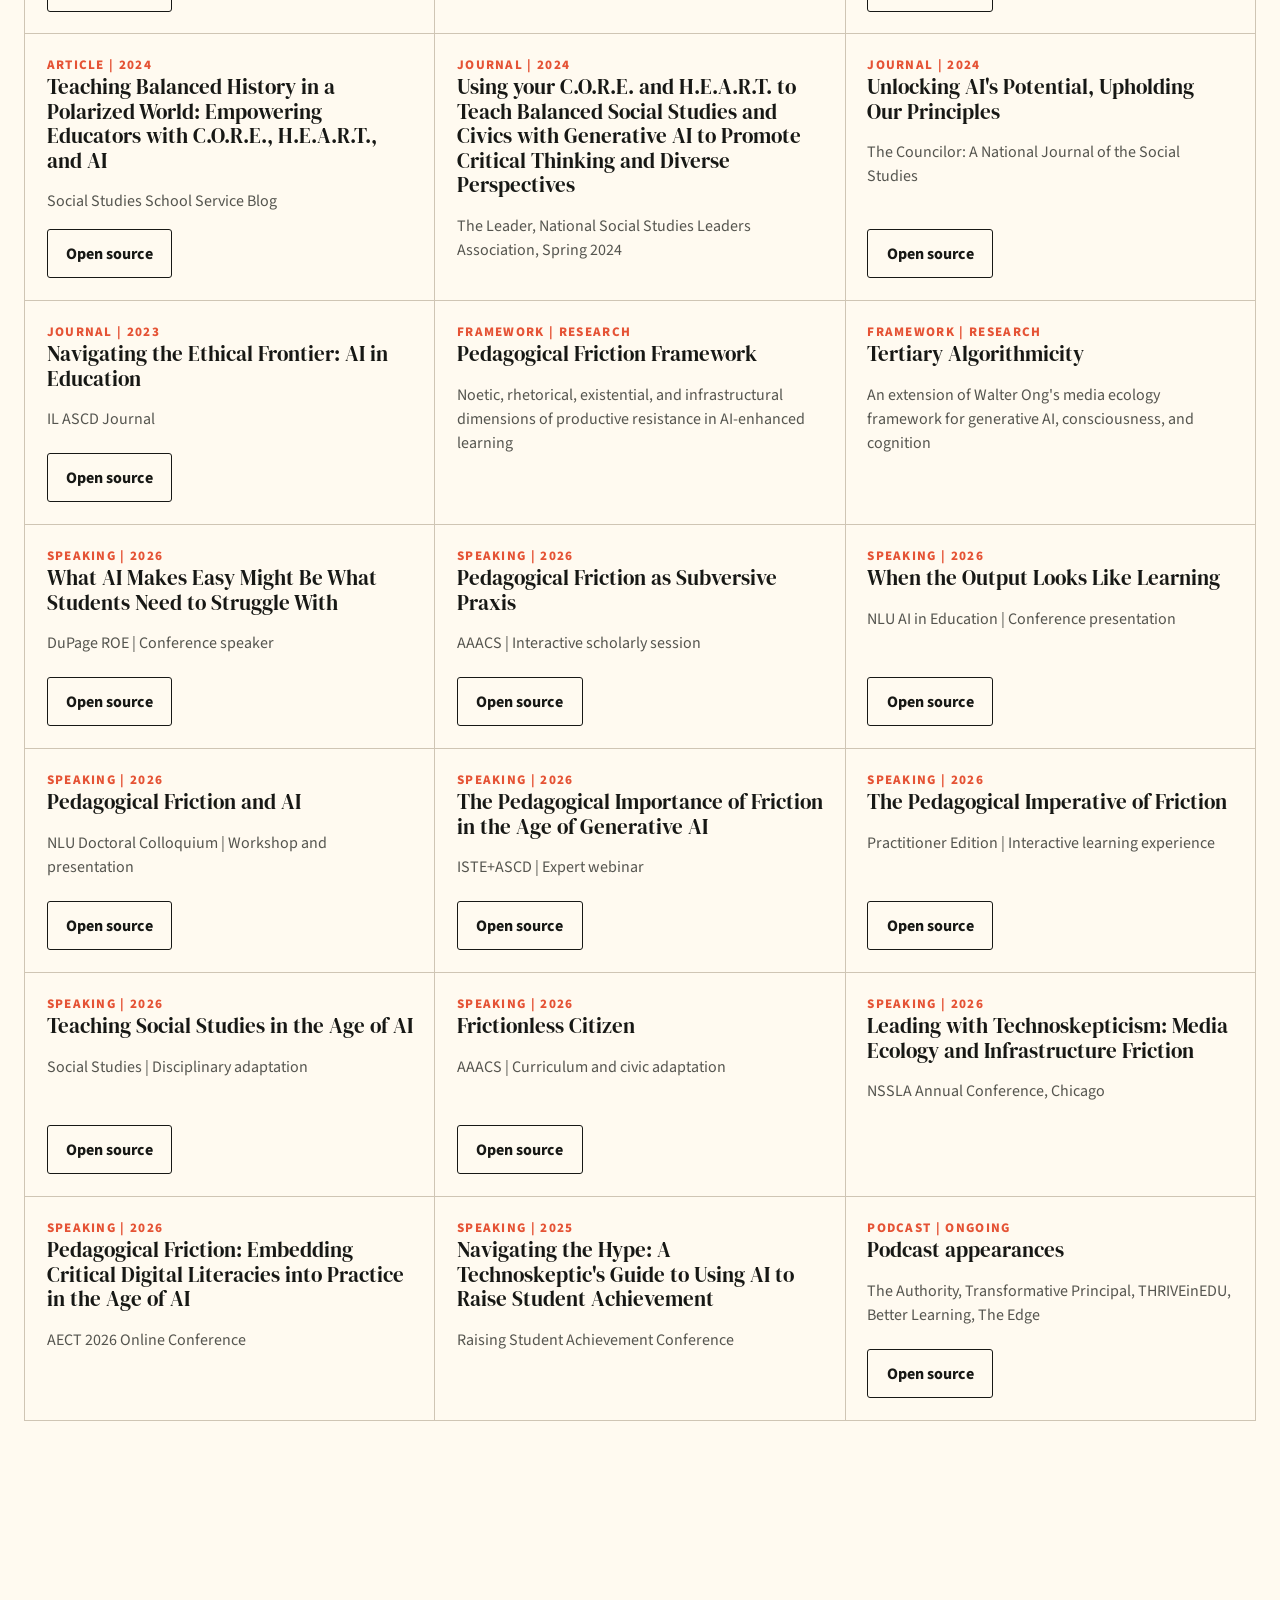
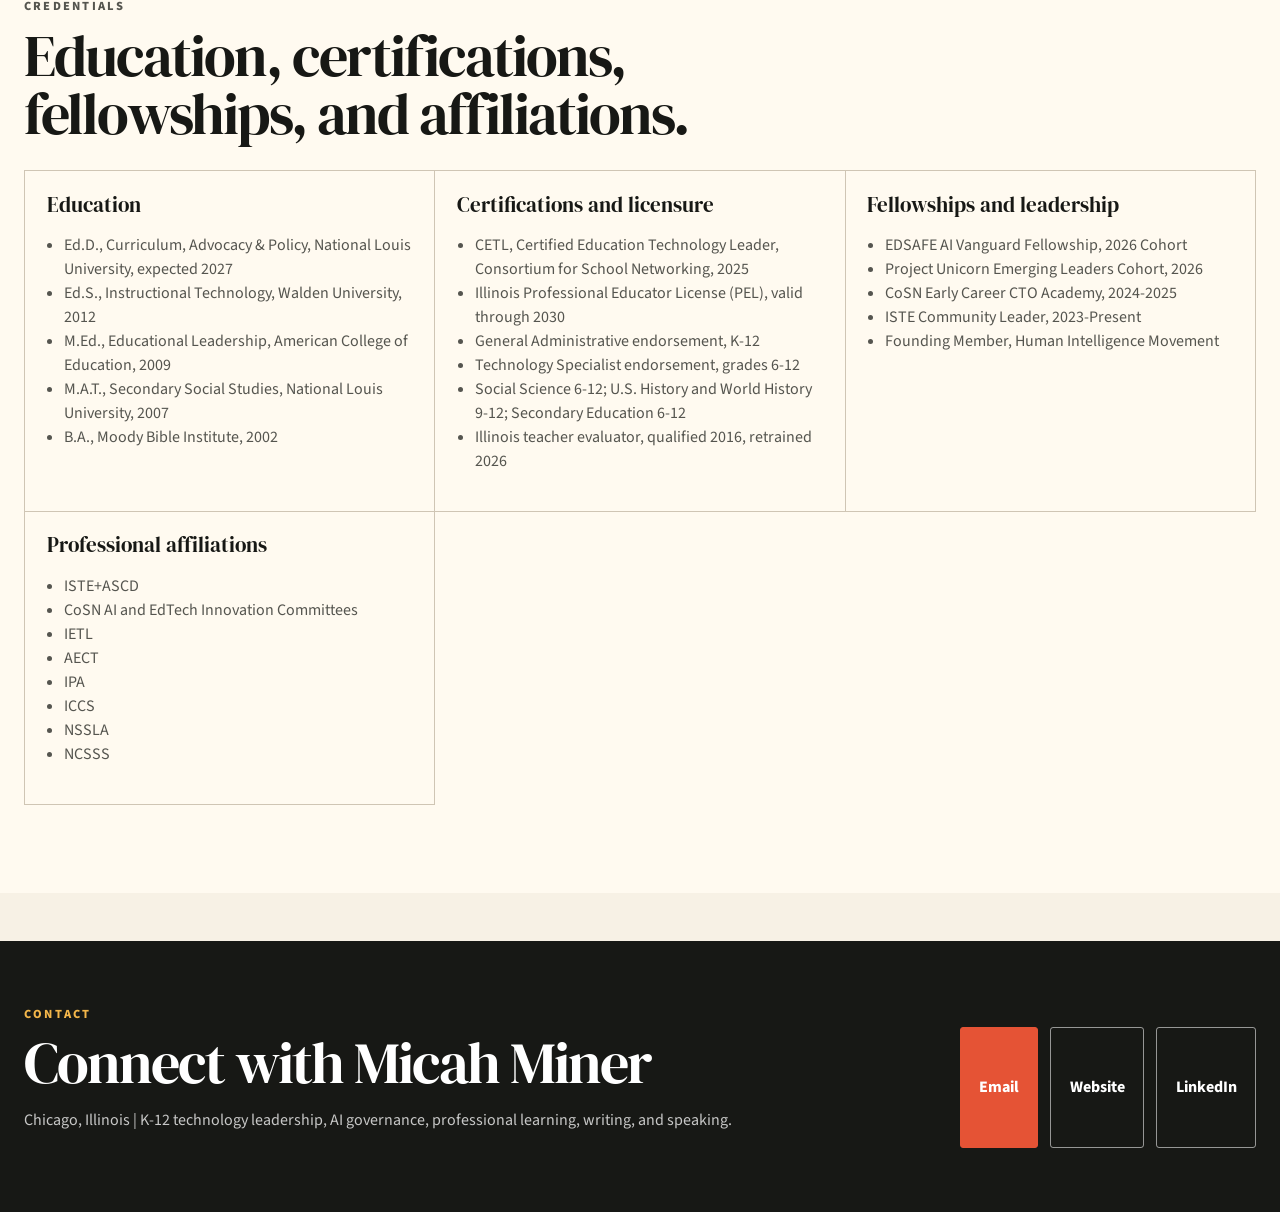
==== commit 73592563: "Add instructional leadership section and Teaching & Learning page Merge the Claude Code and Codex in" ====
--- a/docs/index.html
+++ b/docs/index.html
@@ -10,7 +10,7 @@
     <link rel="preconnect" href="https://fonts.googleapis.com">
     <link rel="preconnect" href="https://fonts.gstatic.com" crossorigin>
     <link href="https://fonts.googleapis.com/css2?family=Bodoni+Moda:opsz,wght@6..96,600;6..96,700&amp;family=DM+Serif+Display&amp;family=Source+Sans+3:wght@400;500;600;700;800&amp;display=swap" rel="stylesheet">
-    <link rel="stylesheet" href="styles.css?v=20260721-header-type">
+    <link rel="stylesheet" href="styles.css?v=20261011-merge">
   </head>
   <body>
     <a class="skip-link" href="#main">Skip to main content</a>
@@ -19,10 +19,12 @@
       <nav class="topbar" aria-label="Primary">
         <a class="brand" href="#top" aria-label="Micah J. Miner home">MJM</a>
         <div class="nav-links">
+          <a href="#instruction">Instruction</a>
           <a href="#experience">Experience</a>
           <a href="#evidence">Evidence</a>
           <a href="#projects">Projects</a>
           <a href="#writing">Writing</a>
+          <a class="nav-feature" href="teaching-learning.html">Teaching &amp; Learning</a>
           <a href="#contact">Contact</a>
         </div>
       </nav>
@@ -32,12 +34,13 @@
           <p class="eyebrow">Field notes on leadership &amp; learning</p>
           <h1>Micah J.<br>Miner</h1>
           <p class="hero-credentials">CETL, Ed.S. <span aria-hidden="true">|</span> Ed.D. Candidate</p>
-          <p class="hero-title">K-12 technology leader, author,<br>consultant, and researcher</p>
+          <p class="hero-title">District instructional and technology leader,<br>author, consultant, and researcher</p>
           <p class="hero-summary">
             I partner with school systems to design and sustain equitable, evidence-informed learning with and through technology. My work bridges practice and research to improve outcomes for educators and students.
           </p>
           <div class="hero-actions" aria-label="Quick actions">
-            <a class="button primary" href="#pathways">Explore pathways</a>
+            <a class="button primary" href="#instruction">Instructional leadership</a>
+            <a class="button" href="#pathways">Explore pathways</a>
             <a class="button" href="https://micahminer.com/" target="_blank" rel="noreferrer">Visit website</a>
             <button class="button icon-button" type="button" id="printButton" aria-label="Print or save this page">Print</button>
           </div>
@@ -63,9 +66,9 @@
         </div>
 
         <div class="lens-index" aria-label="Explore professional lenses">
-          <button class="lens-band lens-leadership" type="button" data-target="#experience" data-experience-filter="Technology Leadership" aria-pressed="false">
+          <button class="lens-band lens-leadership" type="button" data-target="#instruction" aria-pressed="false">
             <span class="lens-number">01</span>
-            <span class="lens-copy"><strong>Leadership</strong><small>Building vision, culture, and systems that expand learning with and through technology.</small></span>
+            <span class="lens-copy"><strong>Leadership</strong><small>Connecting curriculum, educator development, and district systems to meaningful learning.</small></span>
             <span class="lens-action">Explore</span>
           </button>
           <button class="lens-band lens-research" type="button" data-target="#evidence" aria-pressed="false">
@@ -106,8 +109,80 @@
             My work spans district technology operations, responsible AI adoption, curriculum leadership, professional learning, social studies and civic education, and research-informed writing. The thread across the work is practical technoskepticism: building systems that expand access and capacity while preserving student privacy, educator judgment, and meaningful learning.
           </p>
           <p>
-            This repo is meant to make the resume explorable. It gives collaborators, districts, conference organizers, search committees, and readers a clearer view of the projects, frameworks, writing, and leadership contexts behind the one-page credential summary.
+            The part of this work I care most about is district leadership of teaching and learning, where curriculum, professional learning, assessment, and technology decisions are made together.
           </p>
+        </div>
+      </section>
+
+      <section id="instruction" class="section instruction-section" aria-labelledby="instruction-heading">
+        <div class="section-heading">
+          <p class="section-kicker">Instructional leadership</p>
+          <h2 id="instruction-heading">Curriculum, teaching, and the conditions for deep learning.</h2>
+          <p class="instruction-lead">I connect curriculum design, educator learning, assessment, and advocacy across classroom, school, and district roles. My writing and doctoral study ask how schools can preserve student thinking, agency, and meaningful learning as educational tools and policies change.</p>
+        </div>
+
+        <div class="instruction-trajectory" aria-label="Instructional preparation">
+          <article>
+            <p class="trajectory-label">Classroom roots</p>
+            <h3>Chicago Public Schools, 2006-2015</h3>
+            <p>High school social studies teacher, lead teacher, and department chair, including alternative education and credit recovery.</p>
+          </article>
+          <article>
+            <p class="trajectory-label">School and district leadership</p>
+            <h3>Melrose Park and District 89</h3>
+            <p>Assistant principal and teacher evaluator, then district coordinator for K-8 social studies and instructional technology.</p>
+          </article>
+          <article>
+            <p class="trajectory-label">Doctorate in progress</p>
+            <h3>Curriculum, Advocacy, and Policy</h3>
+            <p>Ed.D. candidate, National Louis University. Expected completion: 2027.</p>
+          </article>
+        </div>
+
+        <div class="instruction-grid">
+          <article class="card instruction-card">
+            <span class="resource-type">Curriculum</span>
+            <h3>Curriculum coherence and civic learning</h3>
+            <p class="timeline-meta">District 89 | K-8 social studies and instructional technology</p>
+            <ul>
+              <li>Managed and developed K-8 social studies curriculum, with professional learning focused on literacy in social studies and civics.</li>
+              <li>Oversaw instructional technology coaches supporting digital citizenship and digital literacies for students and teachers.</li>
+            </ul>
+          </article>
+          <article class="card instruction-card">
+            <span class="resource-type">Professional learning</span>
+            <h3>Developing educator practice</h3>
+            <p class="timeline-meta">Lead teacher | Instructional coach | District professional learning | Teacher preparation</p>
+            <ul>
+              <li>Mentored new teachers and facilitated professional development as a CPS lead teacher.</li>
+              <li>Coached, co-taught, and modeled instruction with grades 6-8 teachers, aligning technology use with curricular goals.</li>
+              <li>Designed district professional learning for 320 educators and taught methods courses in university teacher preparation.</li>
+            </ul>
+          </article>
+          <article class="card instruction-card">
+            <span class="resource-type">Assessment and supervision</span>
+            <h3>Evaluation, assessment, and learning conditions</h3>
+            <p class="timeline-meta">Melrose Park Elementary | Assistant principal</p>
+            <ul>
+              <li>Evaluated teacher performance in a K-5 school of about 870 students, 53% of them English learners.</li>
+              <li>Collaborated with district leaders to align curricular and assessment objectives across grade levels.</li>
+              <li>Co-led PBIS and completed Illinois teacher evaluator retraining in May 2026.</li>
+            </ul>
+          </article>
+          <article class="card instruction-card">
+            <span class="resource-type">Advocacy</span>
+            <h3>Educator voice in policy and practice</h3>
+            <p class="timeline-meta">Teach Plus Chicago | Teaching Policy Fellow</p>
+            <ul>
+              <li>Led a working-group policy project on peer review in CPS teacher evaluation, including a survey of 376 teachers.</li>
+              <li>Served on a congressional briefing panel on ESEA reauthorization and published four op-eds.</li>
+            </ul>
+          </article>
+        </div>
+
+        <div class="card-actions">
+          <a class="button primary" href="teaching-learning.html">Full Teaching &amp; Learning portfolio</a>
+          <a class="button" href="#experience">Career timeline</a>
         </div>
       </section>
 
@@ -175,6 +250,6 @@
       </div>
     </footer>
 
-    <script src="app.js?v=20260721-field-notes"></script>
+    <script src="app.js?v=20261011-merge"></script>
   </body>
 </html>
--- a/docs/styles.css
+++ b/docs/styles.css
@@ -883,3 +883,257 @@
     break-inside: avoid;
   }
 }
+
+/* Teaching & Learning page and the links to it from the main resume */
+
+.nav-links a:nth-child(6):hover,
+.nav-links a:nth-child(6):focus-visible {
+  border-color: var(--coral);
+}
+
+.nav-links a.nav-feature {
+  border-color: var(--teal);
+}
+
+.tl-title {
+  font-size: clamp(3.4rem, 6.4vw, 6.2rem);
+  line-height: 0.86;
+}
+
+.tl-questions-wrap {
+  min-width: 0;
+  padding-right: 1.25rem;
+}
+
+.tl-questions-caption {
+  margin: 0 0 0.9rem;
+  color: var(--muted);
+  font-size: 0.78rem;
+  font-weight: 800;
+  letter-spacing: 0.18em;
+  text-transform: uppercase;
+}
+
+.tl-questions {
+  margin: 0;
+  padding: 0;
+  list-style: none;
+  display: grid;
+  filter: drop-shadow(0 14px 18px rgba(47, 35, 17, 0.12));
+}
+
+.tl-questions li {
+  min-height: 7.6rem;
+  display: grid;
+  grid-template-columns: 4.3rem minmax(0, 1fr);
+  gap: 1.35rem;
+  align-items: center;
+  padding: 1.25rem 1.65rem;
+  border: 1px solid rgba(20, 20, 17, 0.46);
+  color: var(--ink);
+}
+
+.tl-questions li + li {
+  margin-top: -1px;
+}
+
+.tl-questions li:first-child {
+  border-radius: 12px 12px 0 0;
+  background: var(--coral);
+}
+
+.tl-questions li:nth-child(2) {
+  background: var(--teal);
+  color: #fff;
+}
+
+.tl-questions li:nth-child(3) {
+  background: var(--cobalt);
+  color: #fff;
+}
+
+.tl-questions li:last-child {
+  border-radius: 0 0 12px 12px;
+  background: var(--gold);
+}
+
+.tl-questions .lens-copy strong {
+  font-size: clamp(1.45rem, 2.3vw, 1.95rem);
+  font-weight: 400;
+}
+
+.tl-timeline .timeline-card[data-primary-domain="leadership"],
+.tl-timeline .timeline-card[data-primary-domain="policy"] {
+  border-left-color: var(--teal);
+}
+
+.tl-timeline .timeline-card[data-primary-domain="professional-learning"],
+.tl-timeline .timeline-card[data-primary-domain="teacher-education"] {
+  border-left-color: var(--cobalt);
+}
+
+.tl-flush {
+  margin-bottom: 2.5rem;
+}
+
+.tl-frameworks .card h3 {
+  margin-top: 0.45rem;
+}
+
+.tl-callout {
+  margin-top: 1.4rem;
+  padding: 1.1rem 1.25rem;
+  border: 1px solid var(--line);
+  border-left: 6px solid var(--teal);
+  background: var(--paper);
+  color: var(--ink);
+}
+
+.tl-callout p {
+  margin: 0 0 0.8rem;
+  color: var(--muted);
+  font-size: 1rem;
+}
+
+@media (max-width: 1050px) {
+  .tl-questions-wrap {
+    padding-right: 0;
+  }
+}
+
+@media (max-width: 620px) {
+  .tl-questions li {
+    grid-template-columns: 3.4rem minmax(0, 1fr);
+    gap: 1rem;
+    padding: 1.1rem;
+  }
+
+  .tl-questions .lens-number {
+    font-size: 2.2rem;
+  }
+}
+
+@media print {
+  .tl-questions {
+    filter: none;
+  }
+
+  .tl-questions li {
+    background: #fff !important;
+    color: #000 !important;
+    border-color: #888;
+  }
+}
+
+/* Instructional leadership section on the main page (adapted from the Codex draft, commit bb899f0) */
+
+.nav-links a:nth-child(7):hover,
+.nav-links a:nth-child(7):focus-visible {
+  border-color: var(--muted);
+}
+
+.instruction-section {
+  border-block: 1px solid var(--line);
+  scroll-margin-top: 1rem;
+}
+
+.instruction-lead {
+  font-size: 1.15rem;
+}
+
+.instruction-trajectory {
+  display: grid;
+  grid-template-columns: repeat(3, minmax(0, 1fr));
+  margin-bottom: 2.25rem;
+  background: var(--soft-teal);
+  border-top: 5px solid var(--teal);
+}
+
+.instruction-trajectory article {
+  min-width: 0;
+  padding: 1.5rem;
+}
+
+.instruction-trajectory article + article {
+  border-left: 1px solid var(--teal);
+}
+
+.trajectory-label {
+  margin: 0 0 0.7rem;
+  font-size: 0.78rem;
+  font-weight: 800;
+  letter-spacing: 0.08em;
+  text-transform: uppercase;
+}
+
+.instruction-trajectory h3 {
+  font-size: 1.5rem;
+}
+
+.instruction-trajectory p:last-of-type {
+  color: var(--muted);
+}
+
+.instruction-grid {
+  display: grid;
+  grid-template-columns: repeat(2, minmax(0, 1fr));
+  border-top: 1px solid var(--line);
+  border-left: 1px solid var(--line);
+}
+
+.instruction-card {
+  border-top: 4px solid var(--teal);
+}
+
+.instruction-card h3 {
+  margin-top: 0.6rem;
+  font-size: 1.45rem;
+}
+
+.instruction-card ul {
+  padding-left: 1.1rem;
+  color: var(--muted);
+}
+
+.instruction-card li + li {
+  margin-top: 0.55rem;
+}
+
+.card .publication-status {
+  width: fit-content;
+  margin: 0.25rem 0 0.75rem;
+  padding: 0.4rem 0.65rem;
+  border: 1px solid var(--teal);
+  background: var(--soft-teal);
+  color: var(--ink);
+  font-size: 0.9rem;
+  font-weight: 700;
+}
+
+@media (max-width: 860px) {
+  .instruction-trajectory {
+    grid-template-columns: 1fr;
+  }
+
+  .instruction-trajectory article + article {
+    border-left: 0;
+    border-top: 1px solid var(--teal);
+  }
+}
+
+@media (max-width: 620px) {
+  .instruction-grid {
+    grid-template-columns: 1fr;
+  }
+}
+
+@media print {
+  .instruction-trajectory {
+    display: block;
+    background: #fff;
+  }
+
+  .instruction-trajectory article {
+    break-inside: avoid;
+  }
+}
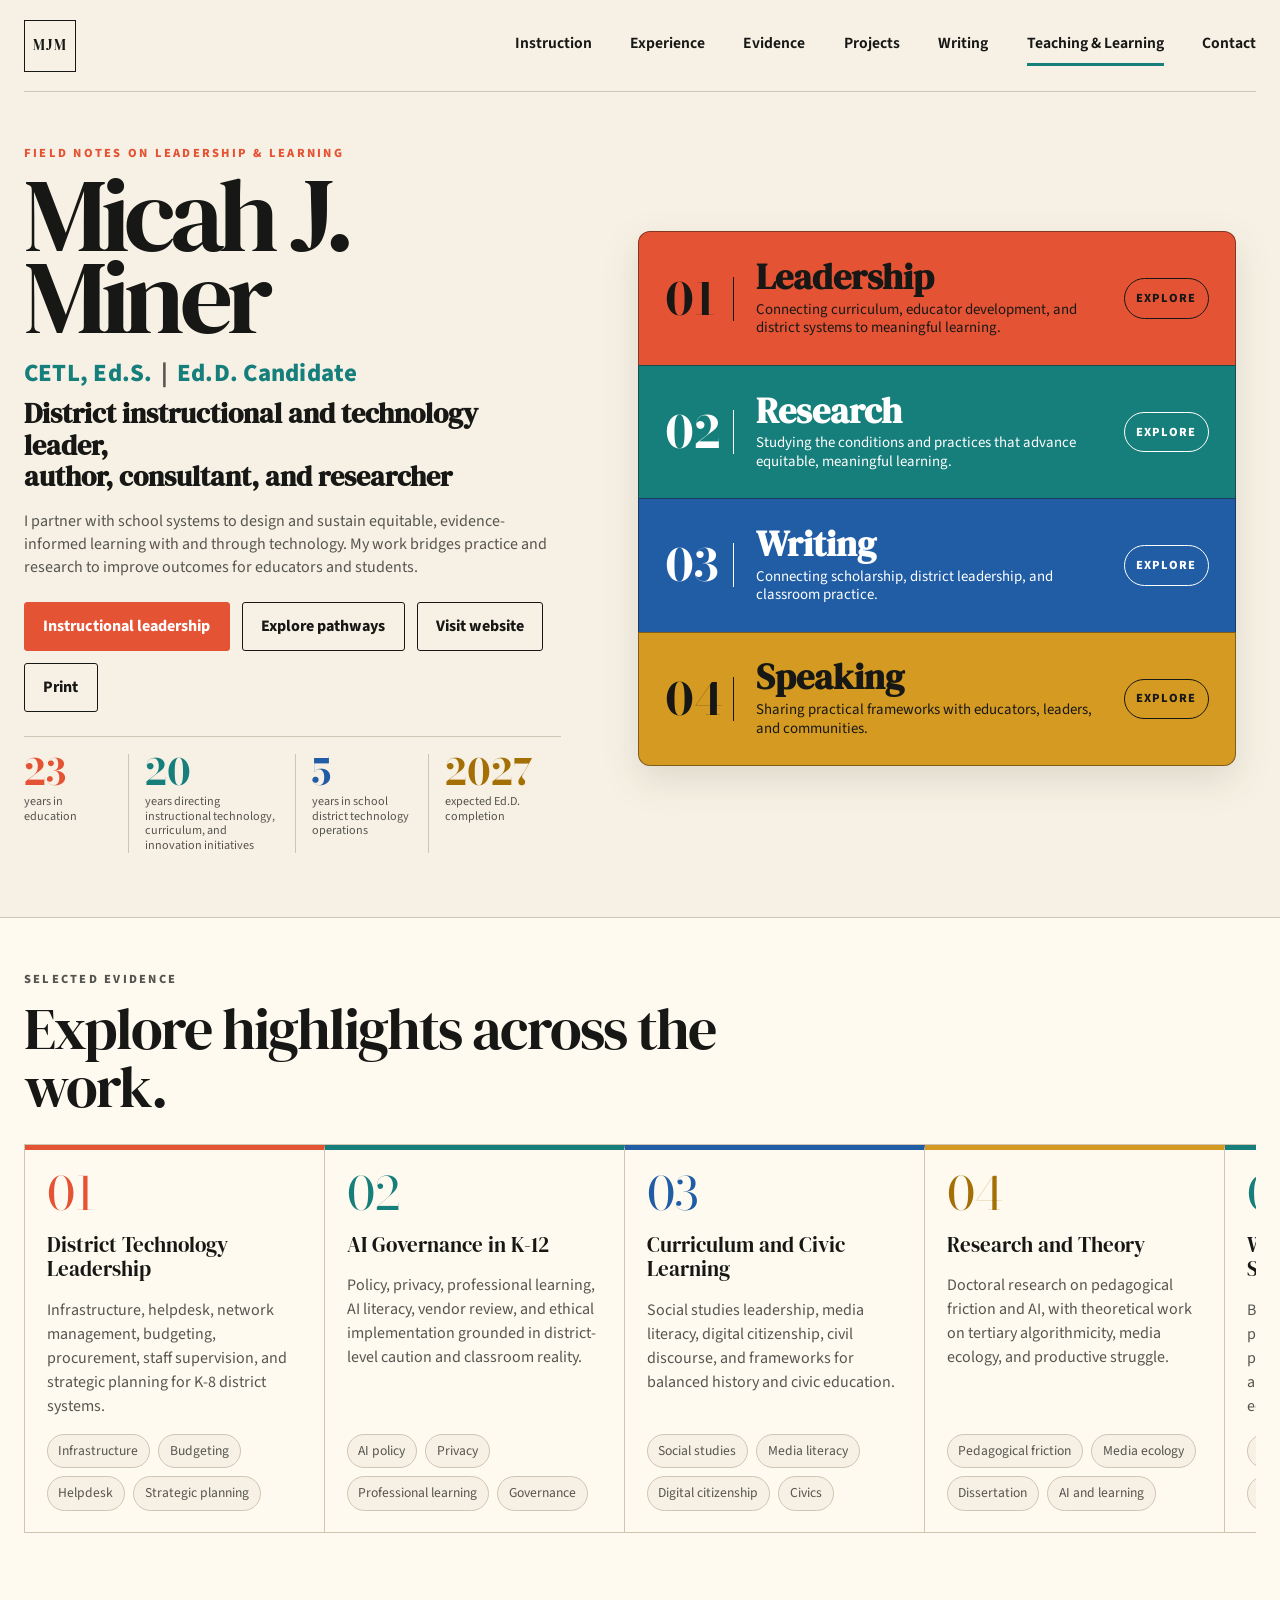
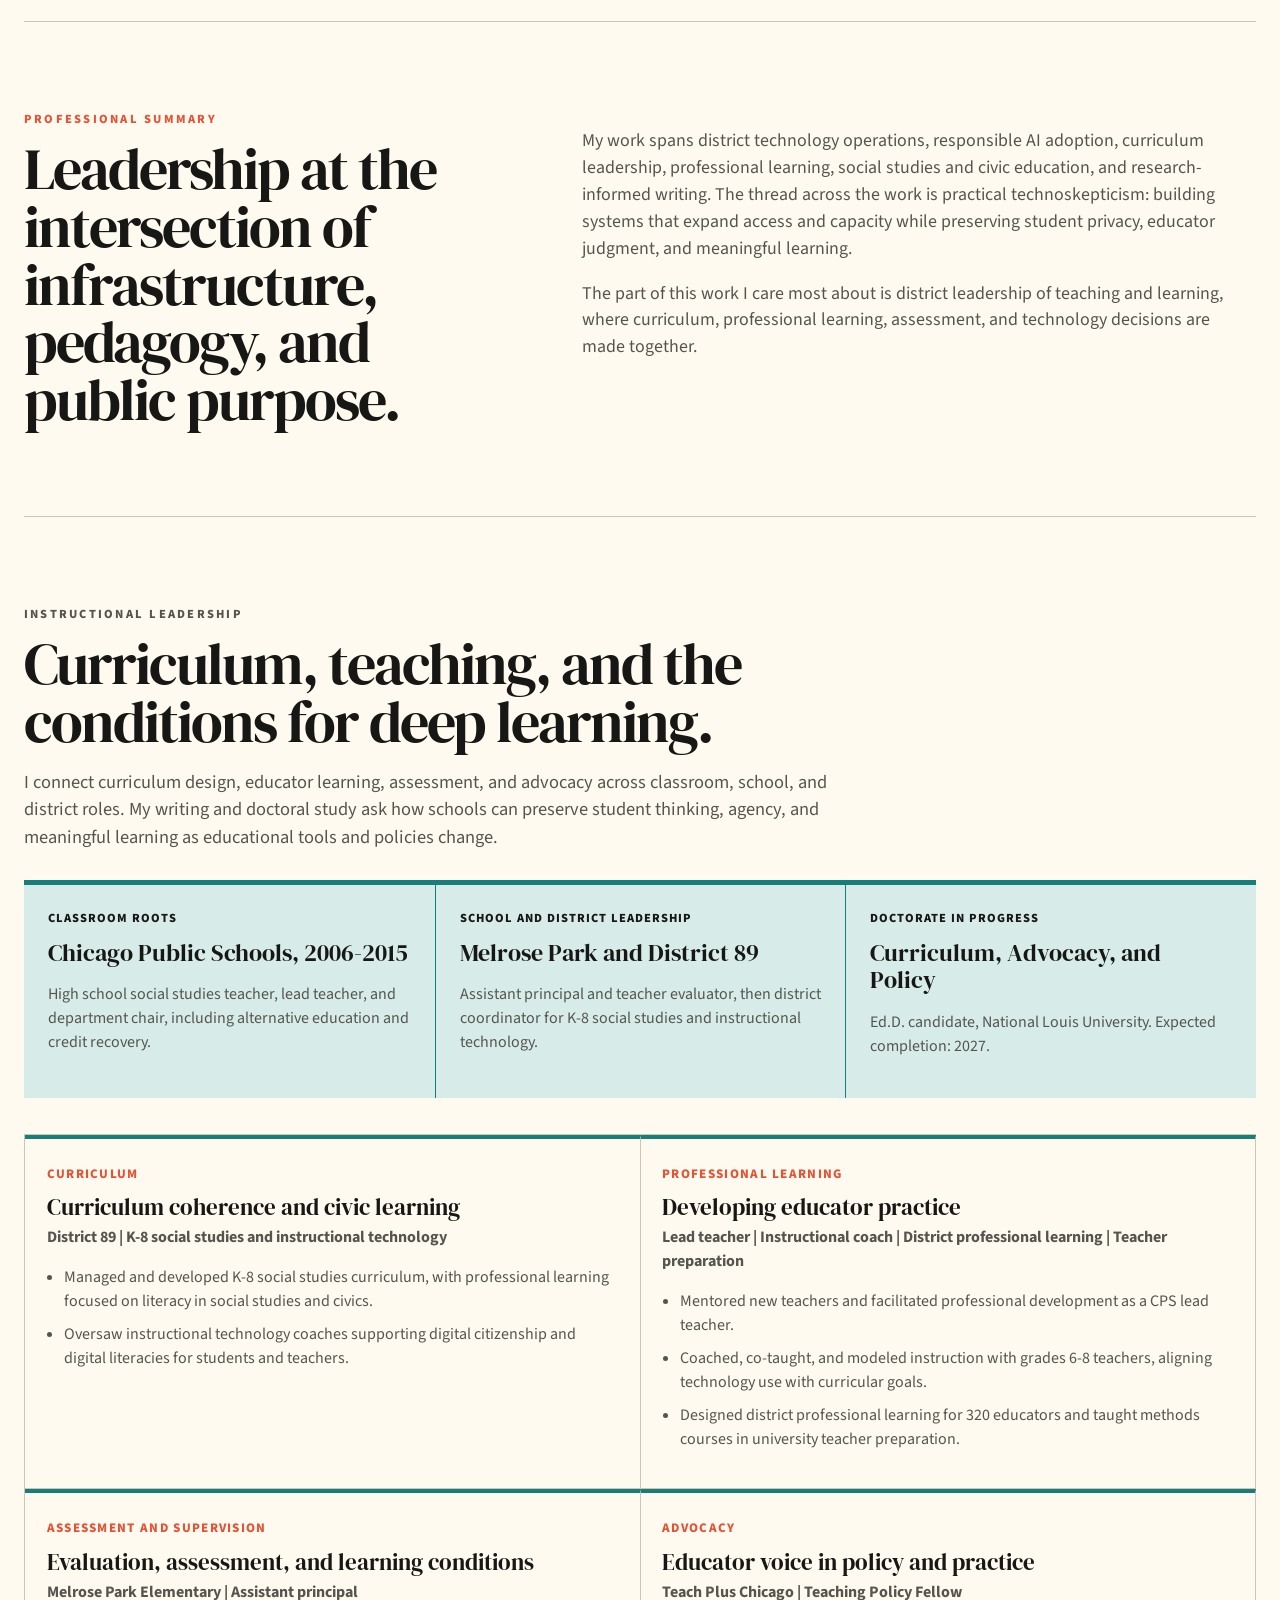
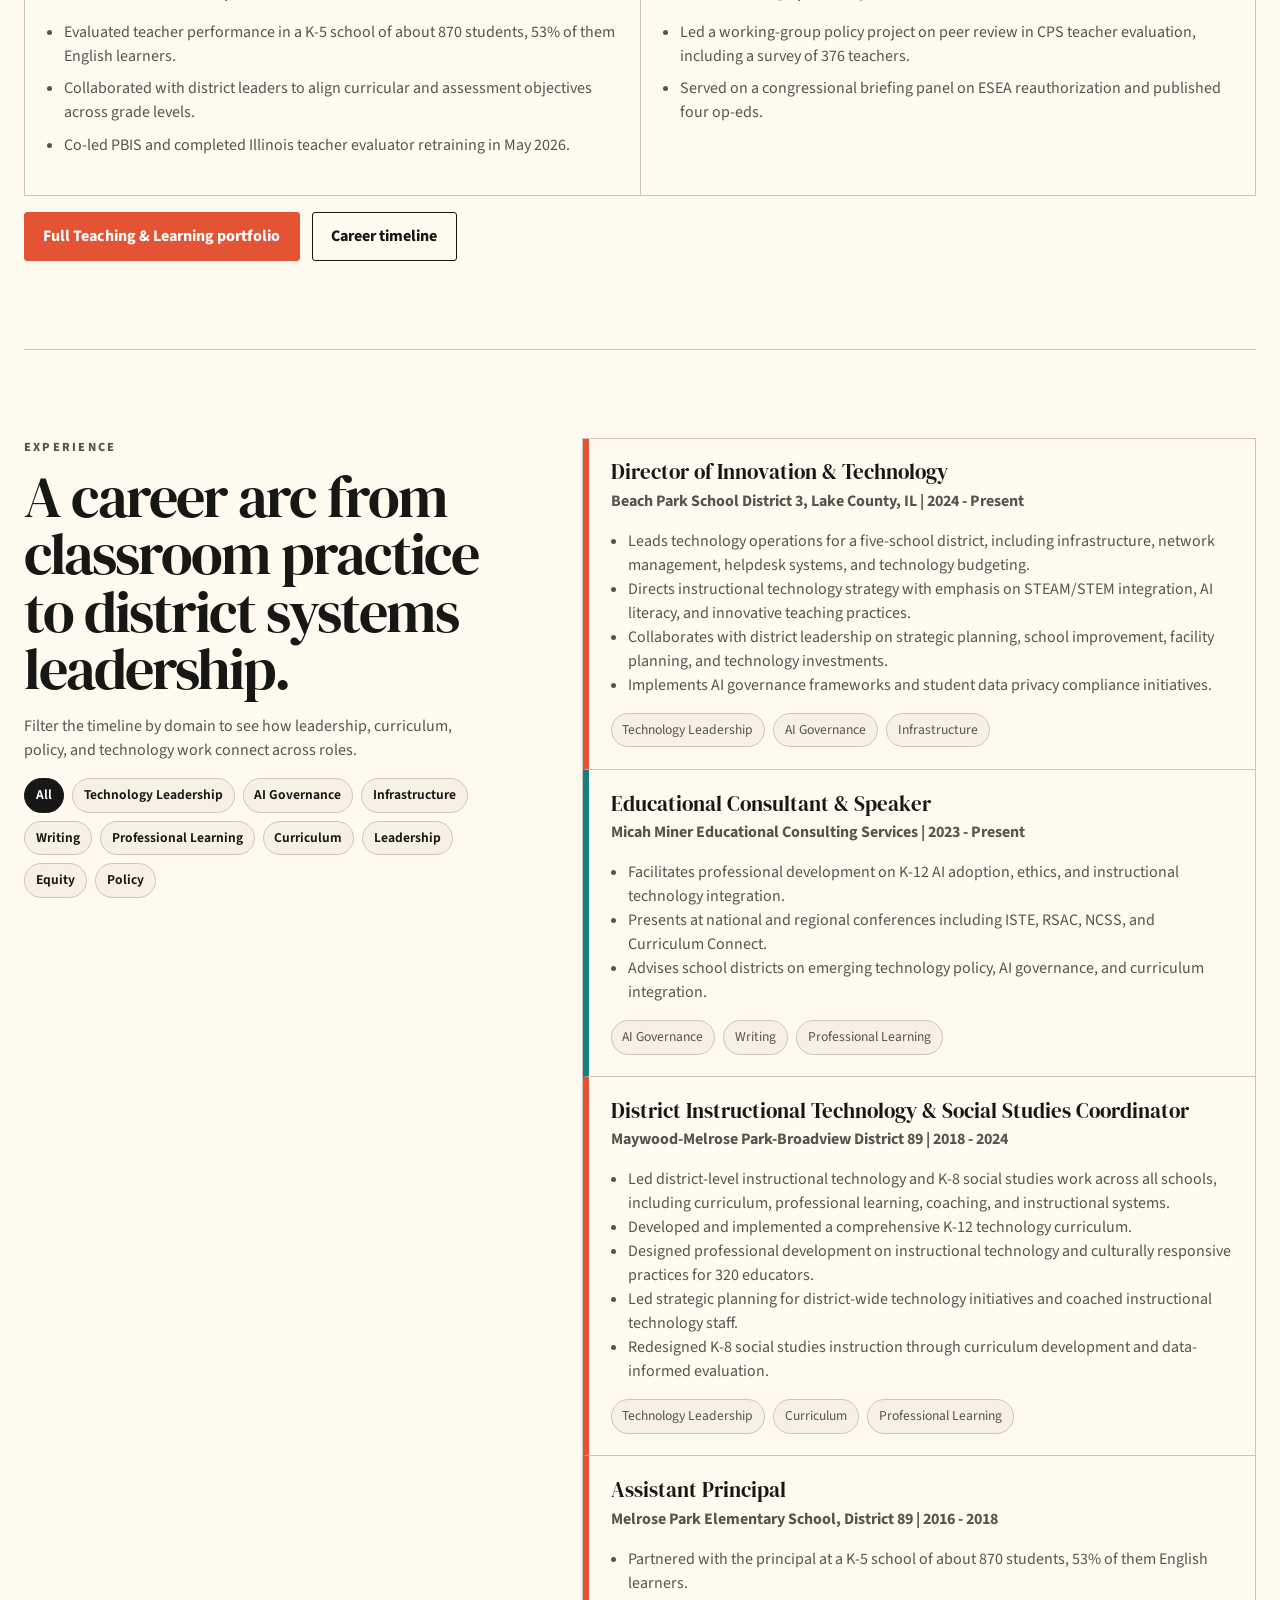
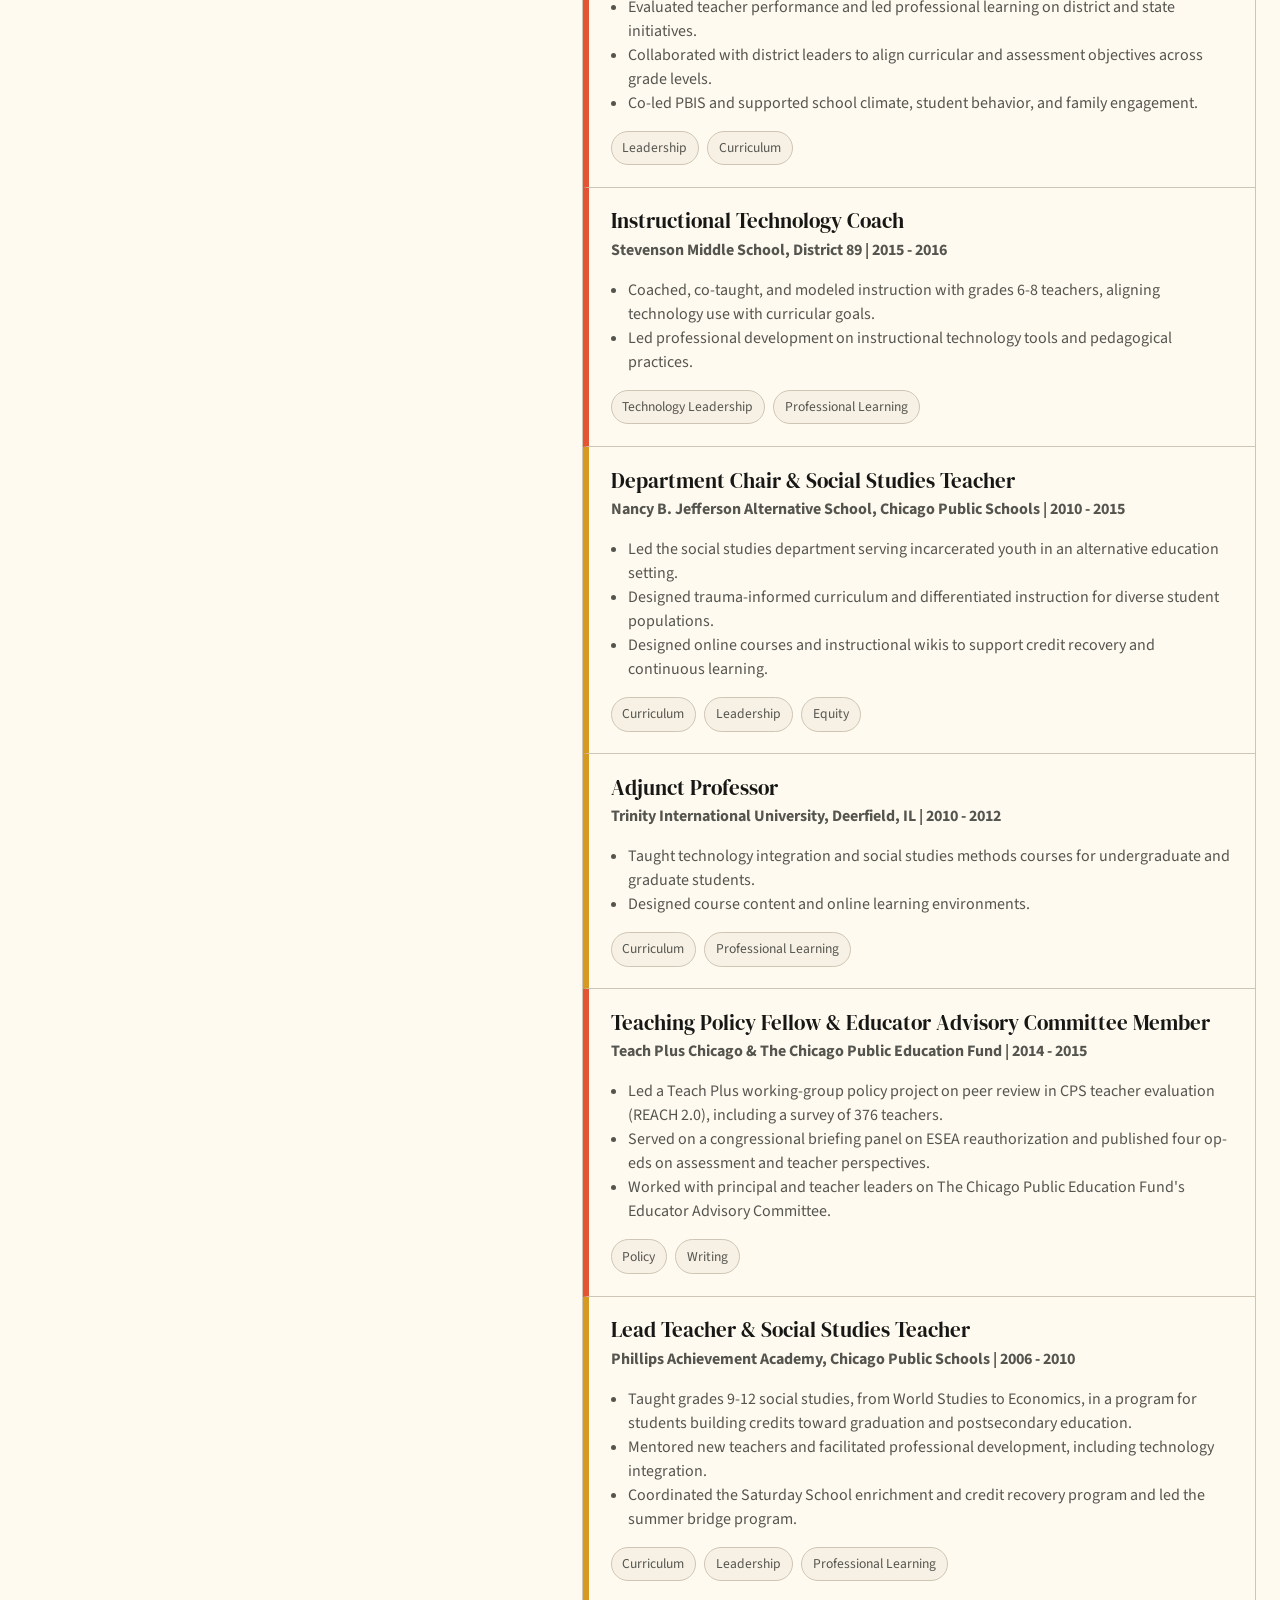
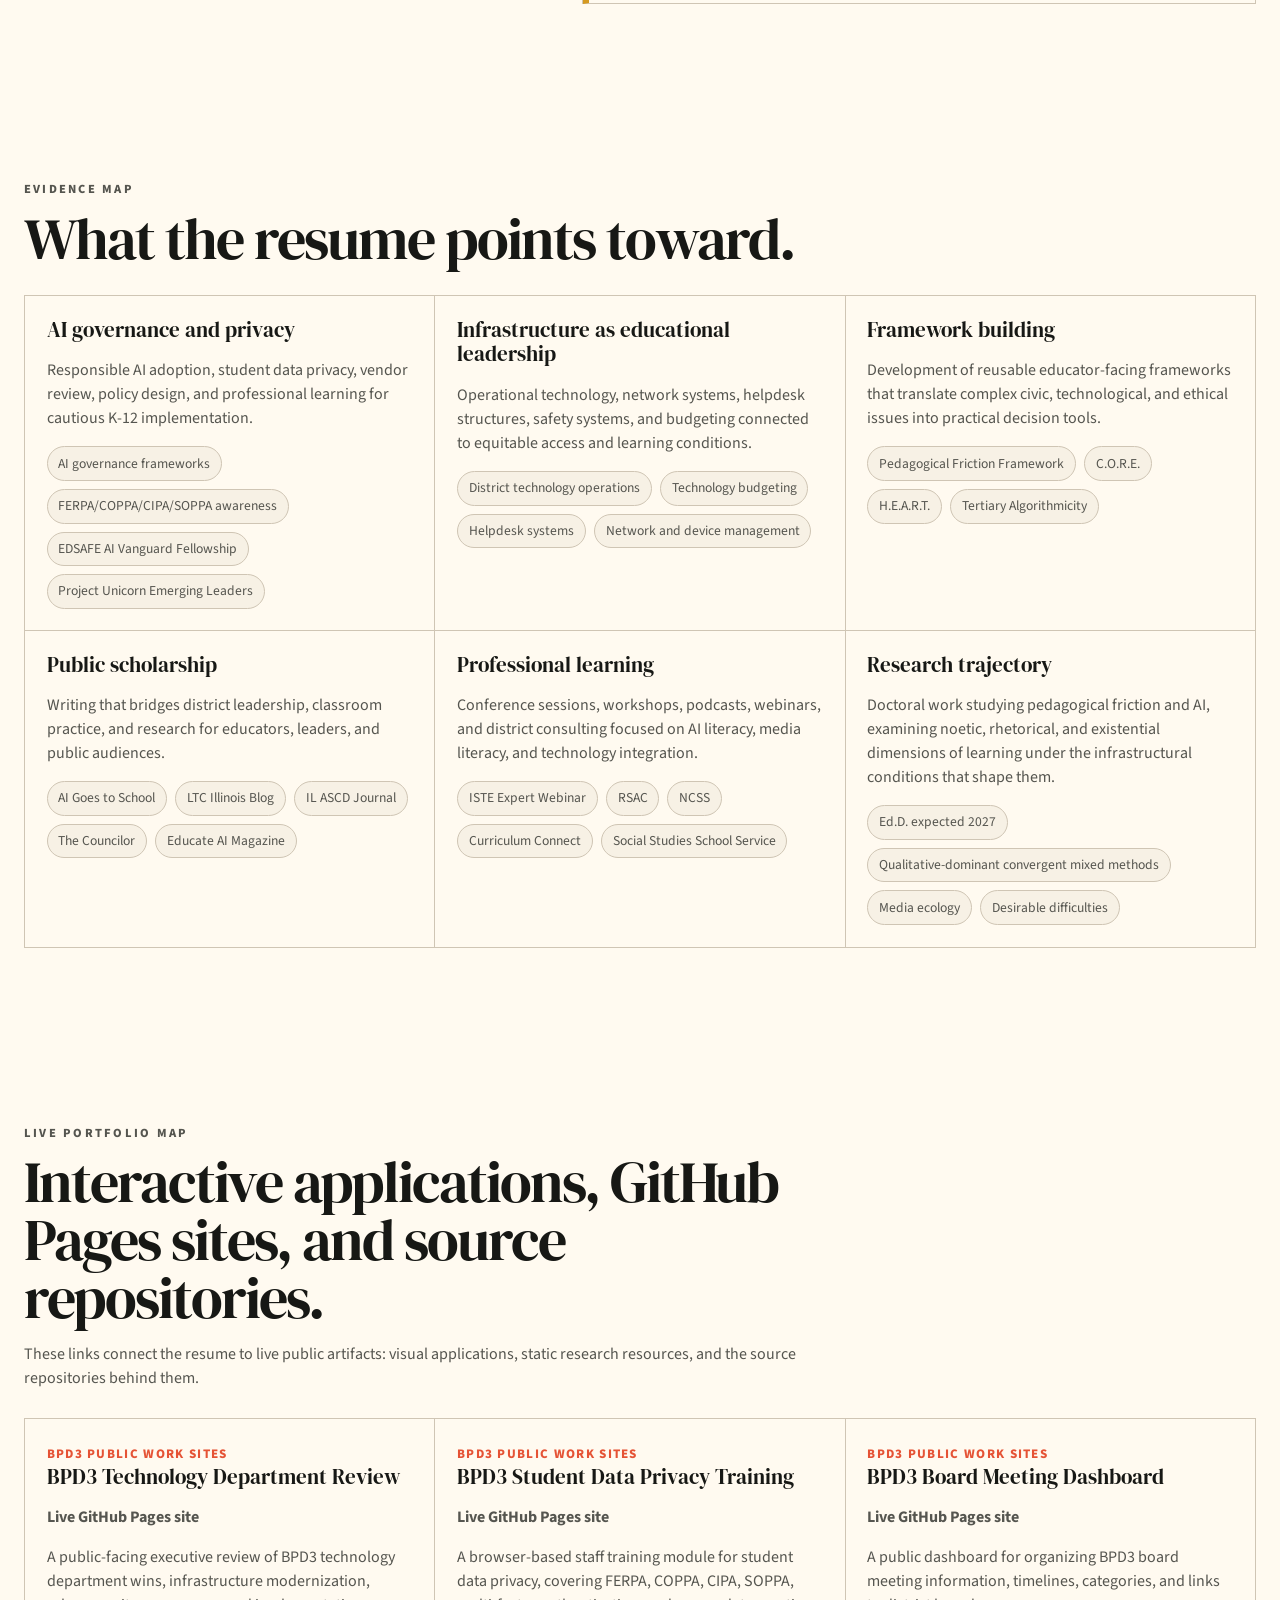
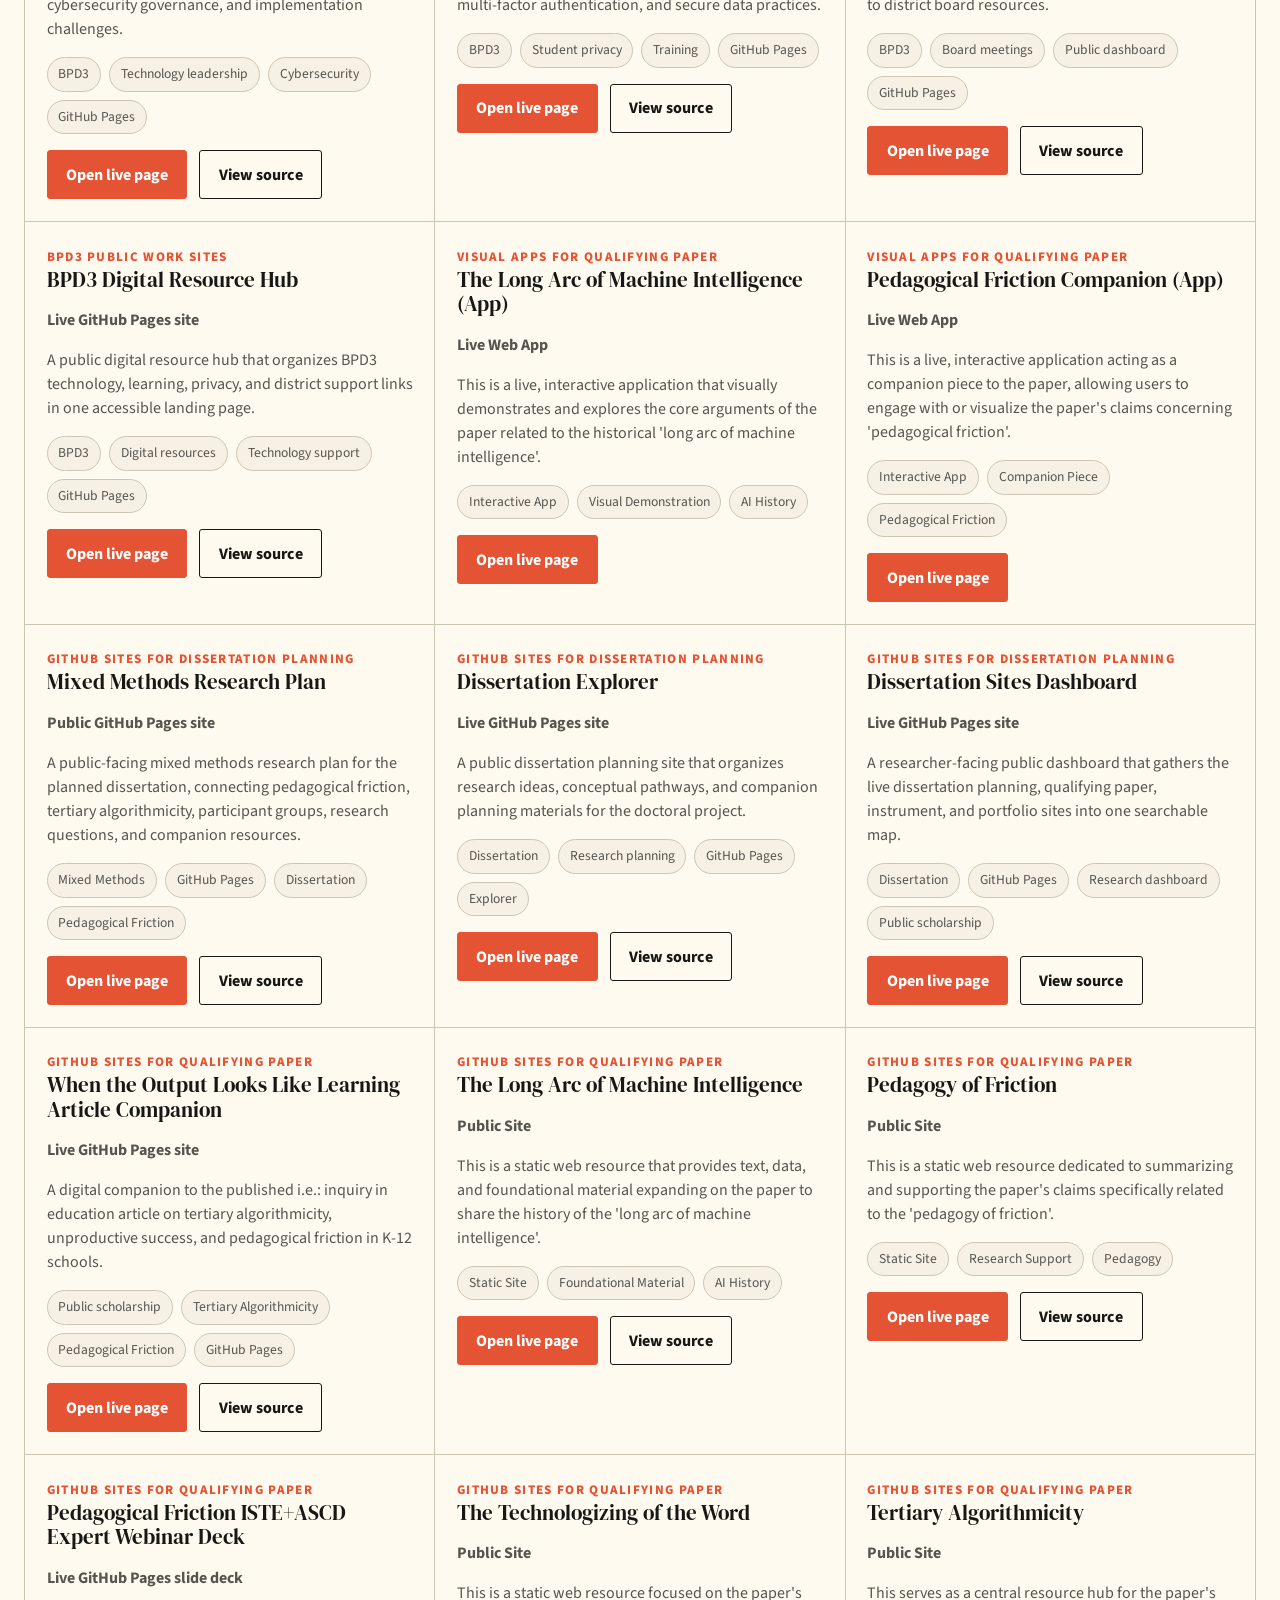
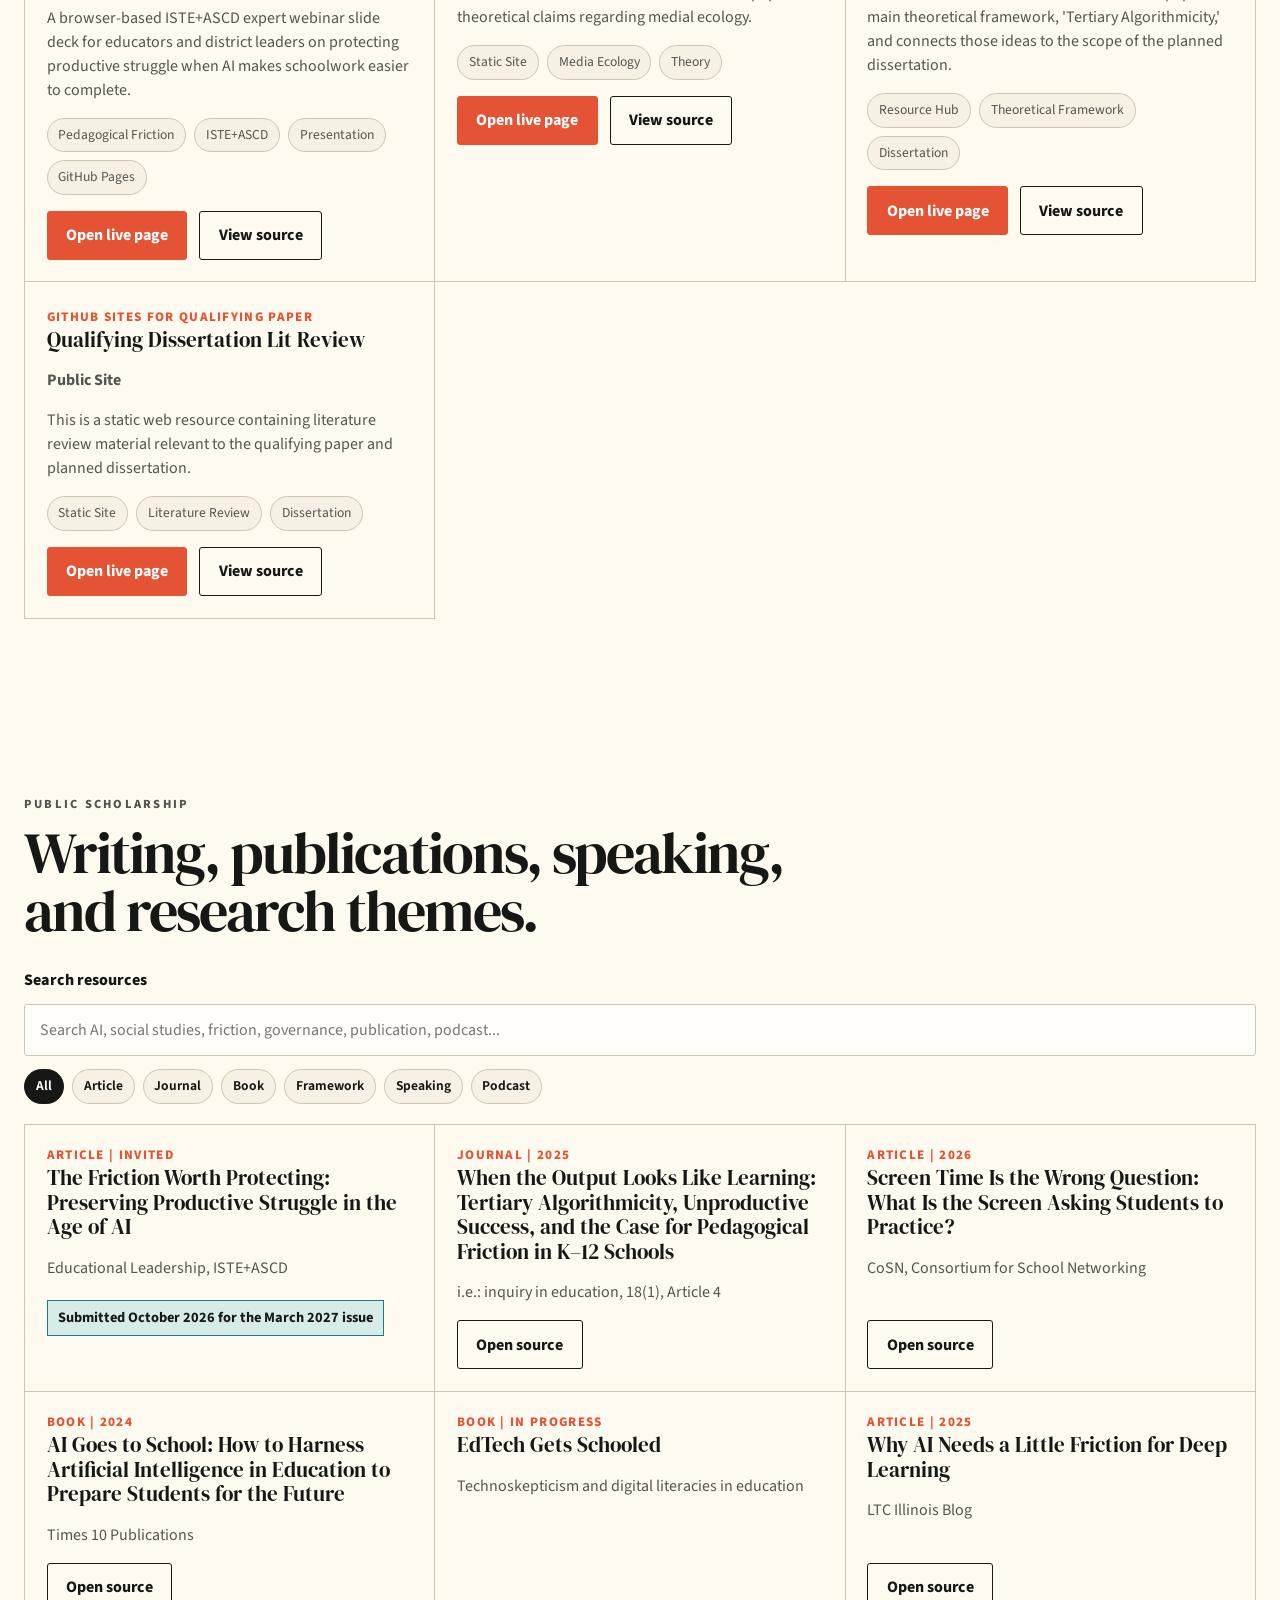
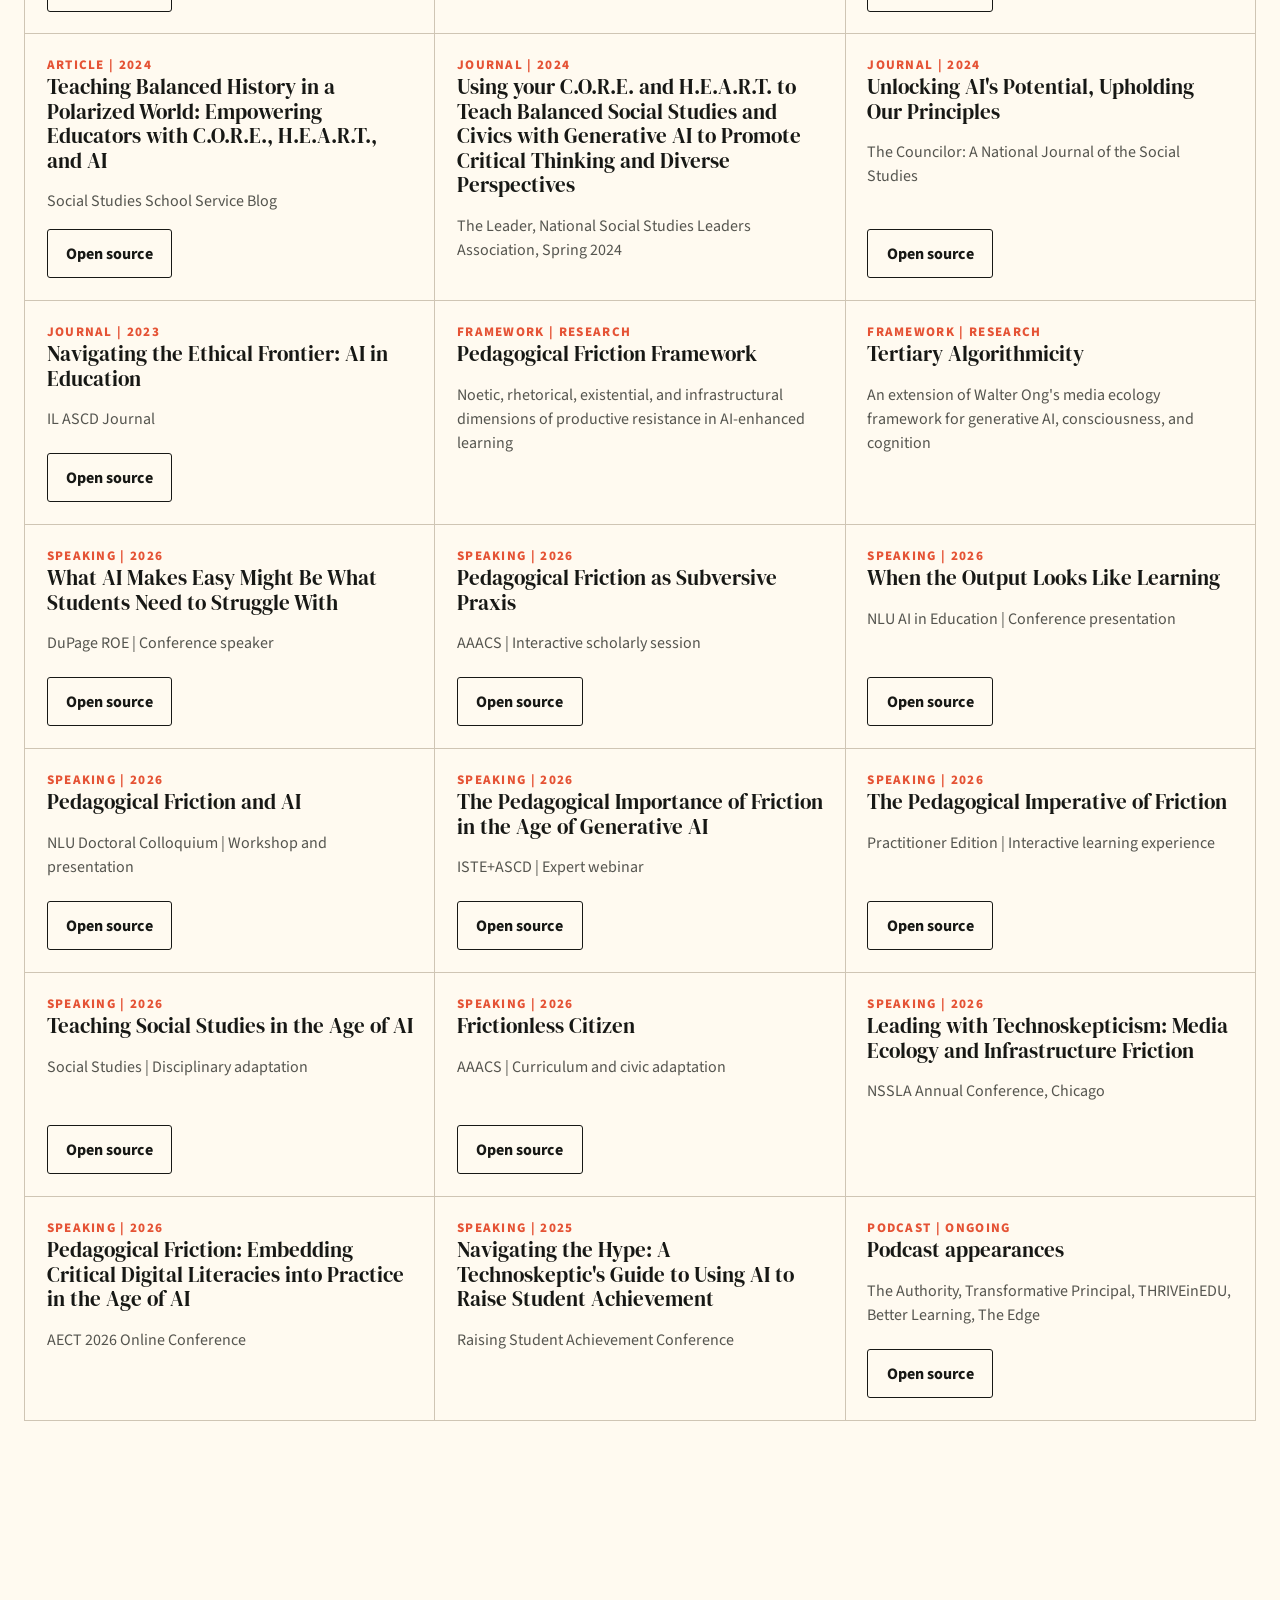
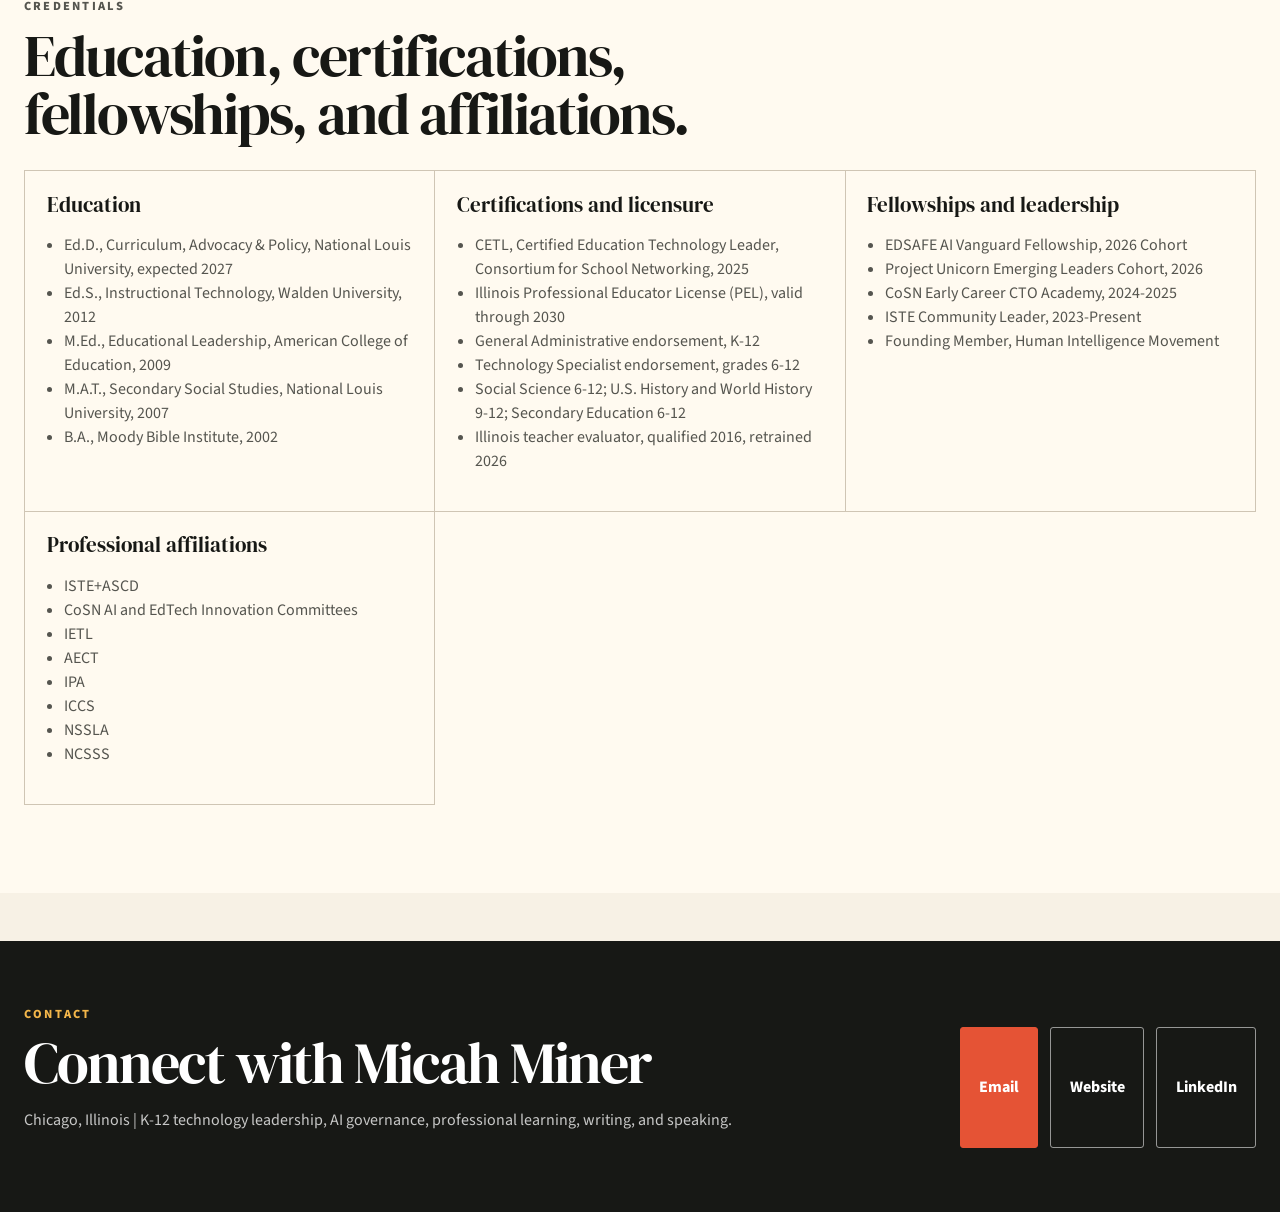
==== commit 33b1ce25: "Update leadership years metric to 20 Co-Authored-By: Claude Opus 5.5 <noreply@anthropic.com>" ====
--- a/docs/index.html
+++ b/docs/index.html
@@ -51,7 +51,7 @@
               <span class="metric-label">years in education</span>
             </div>
             <div>
-              <span class="metric">15</span>
+              <span class="metric">20</span>
               <span class="metric-label">years directing instructional technology, curriculum, and innovation initiatives</span>
             </div>
             <div>
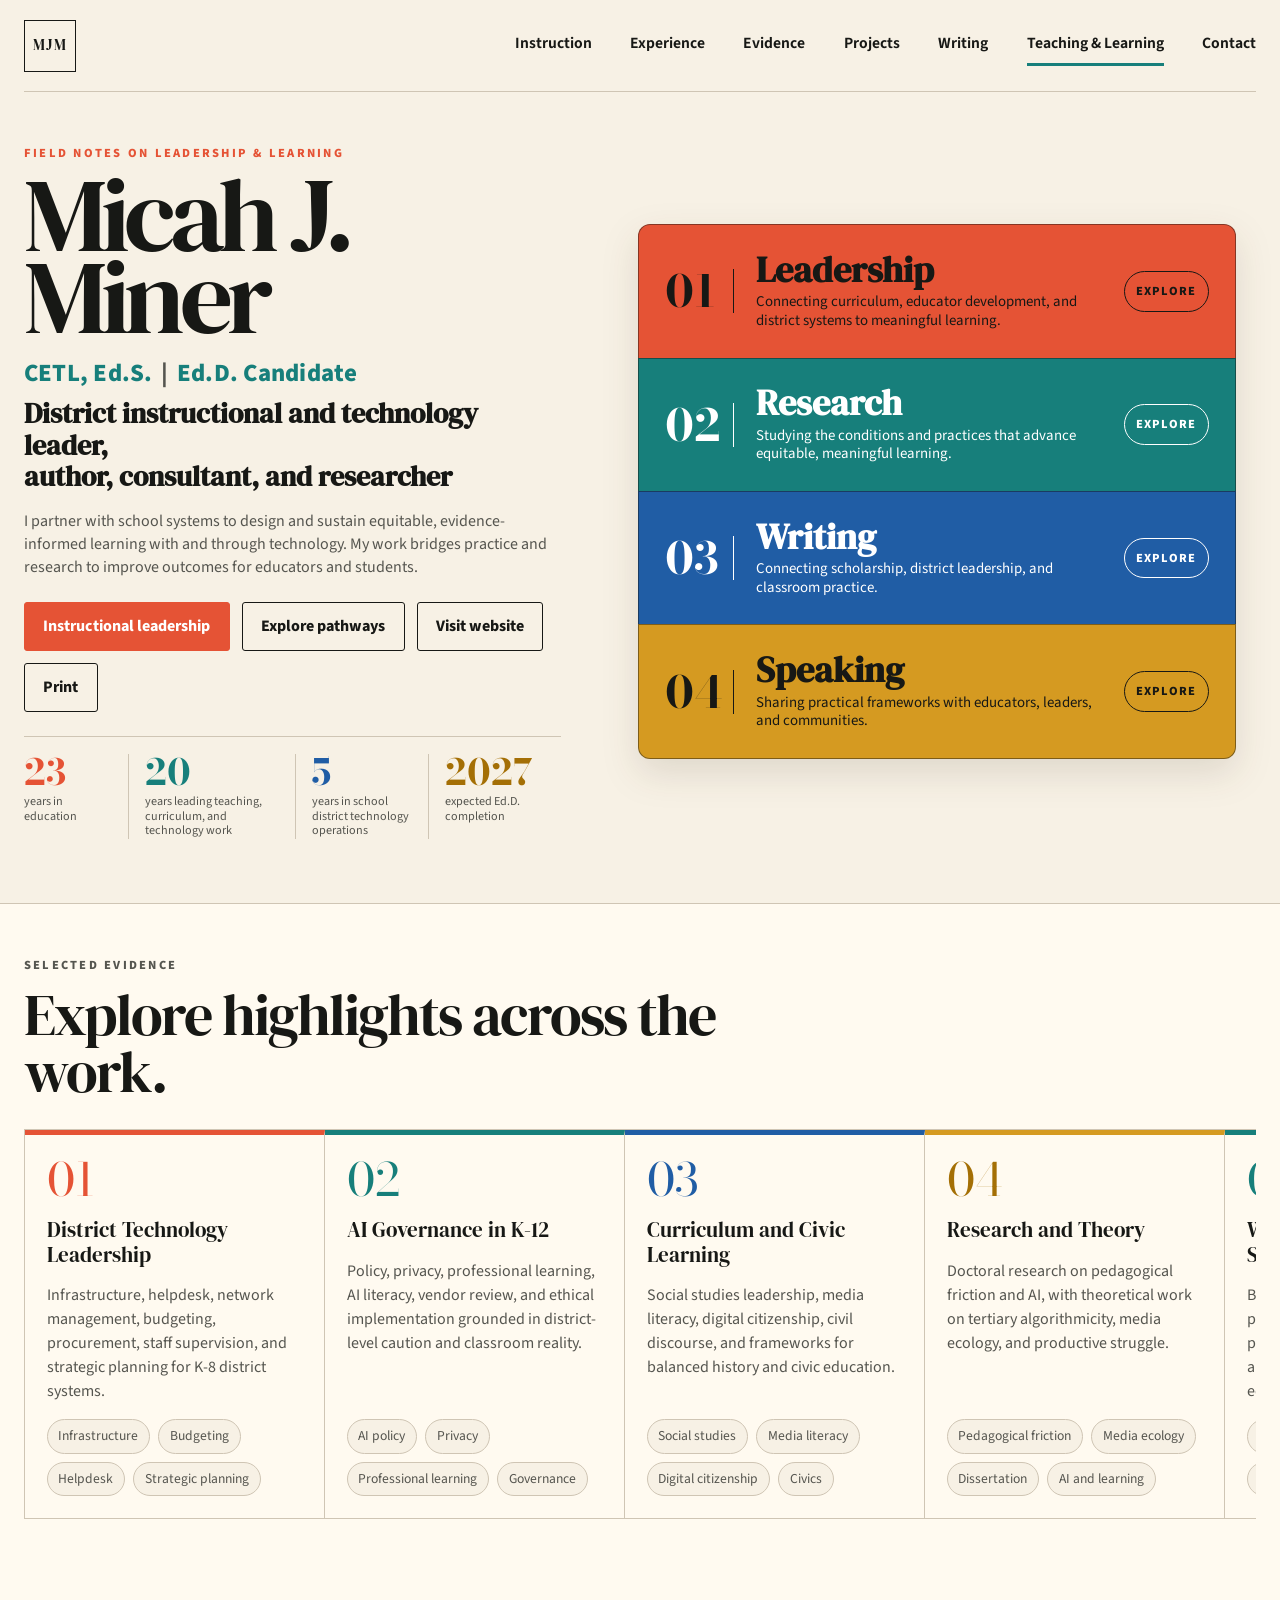
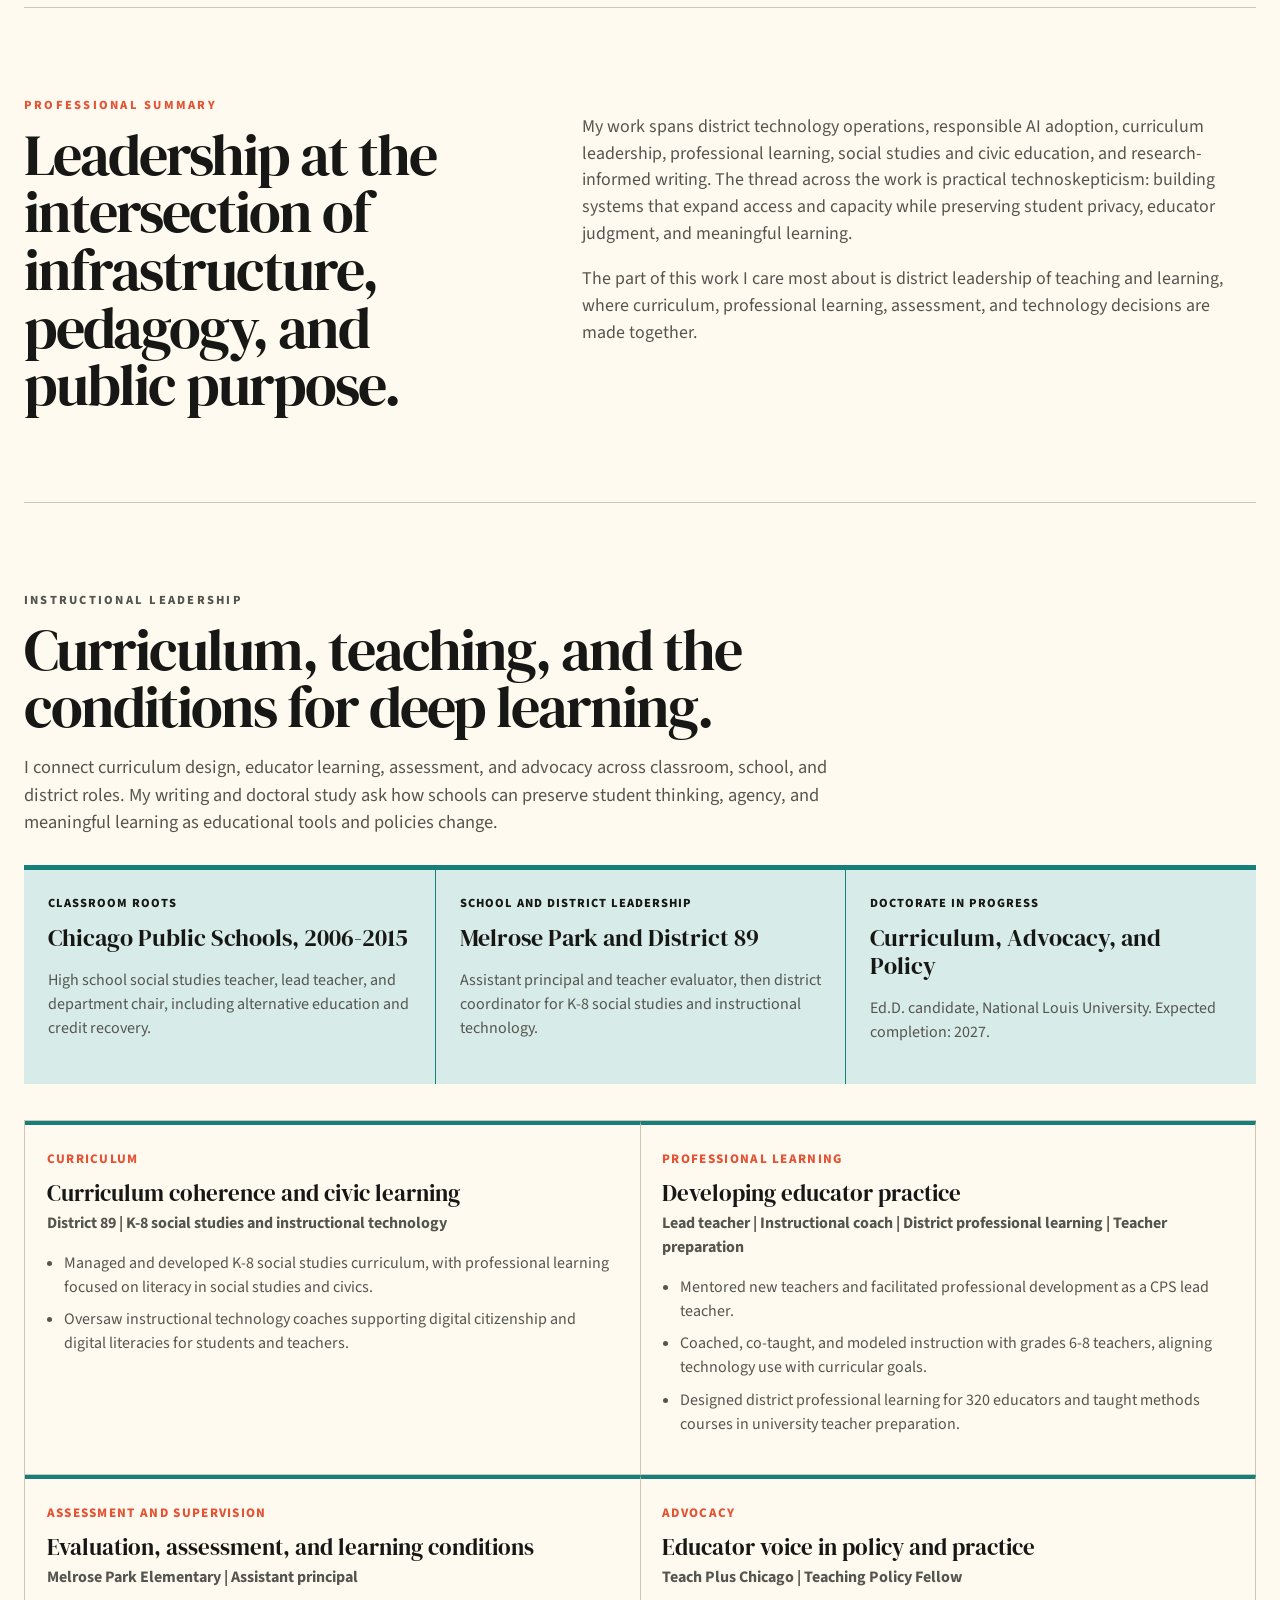
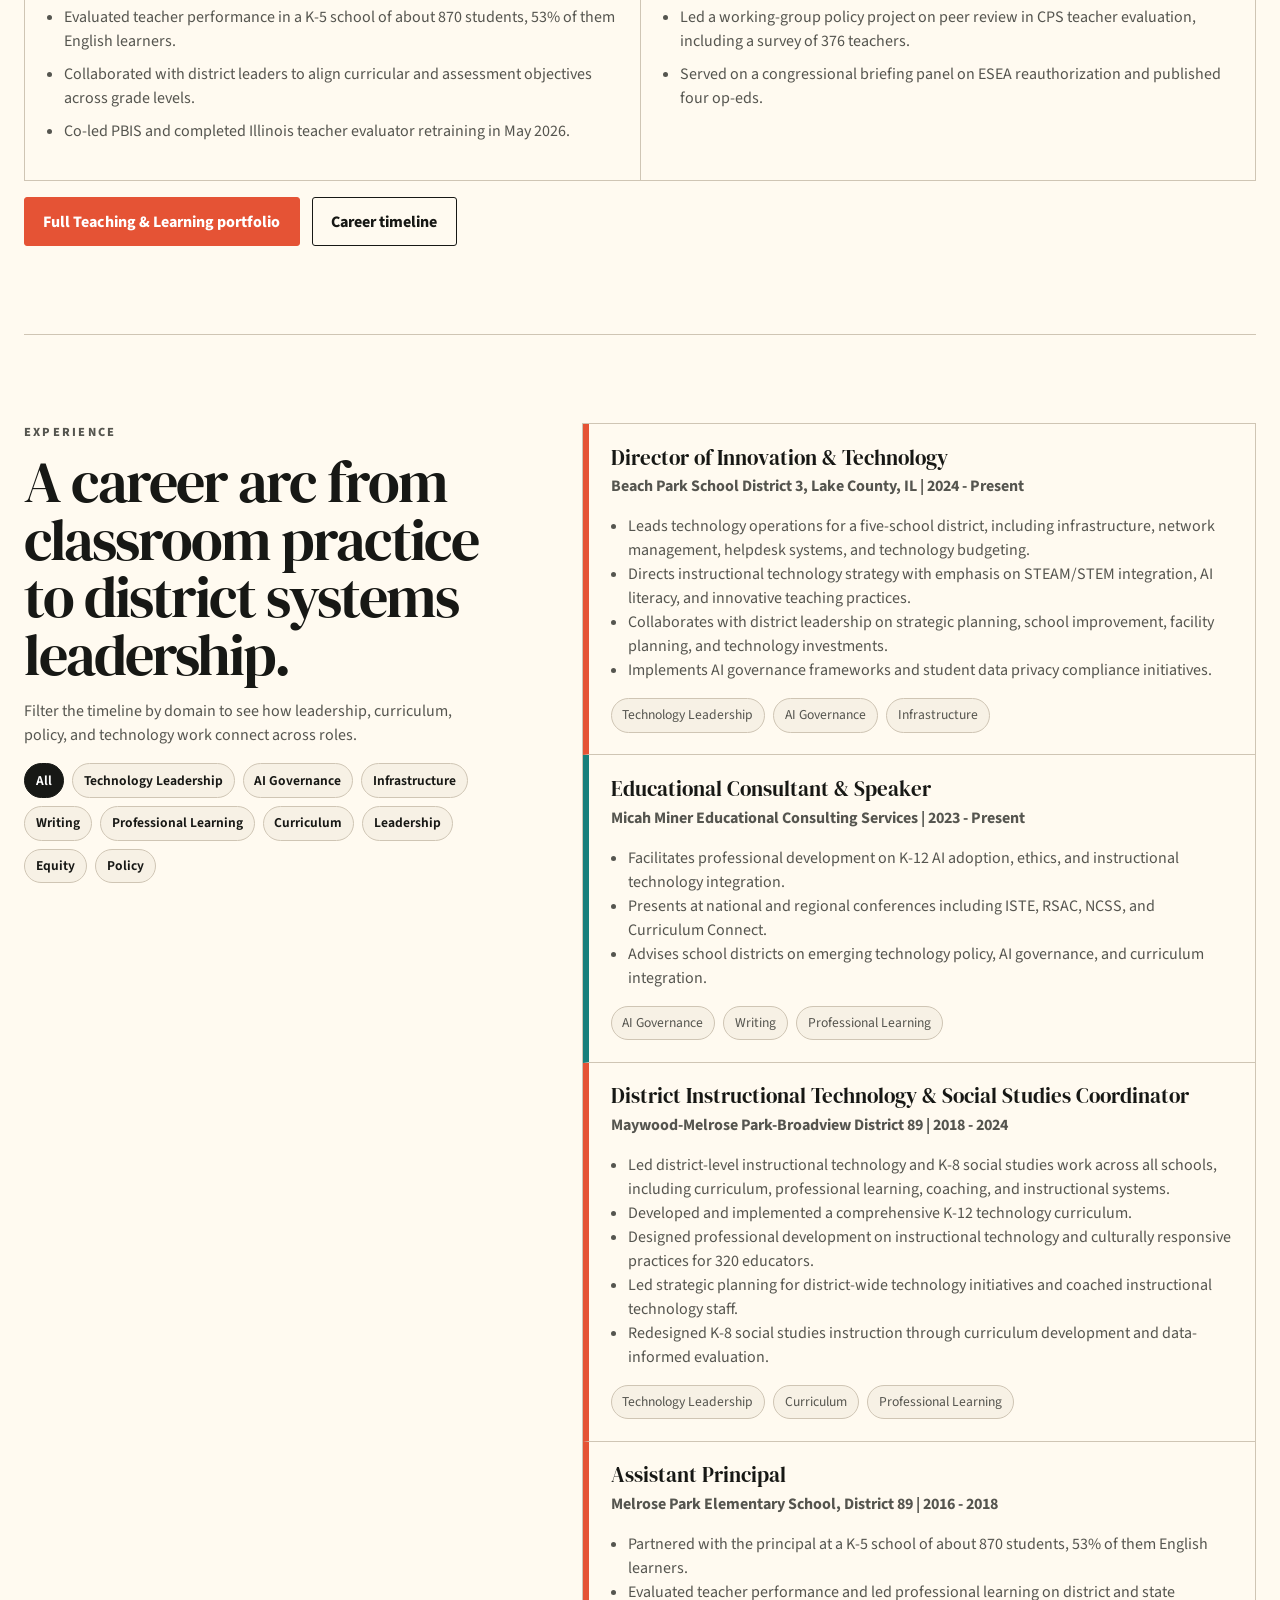
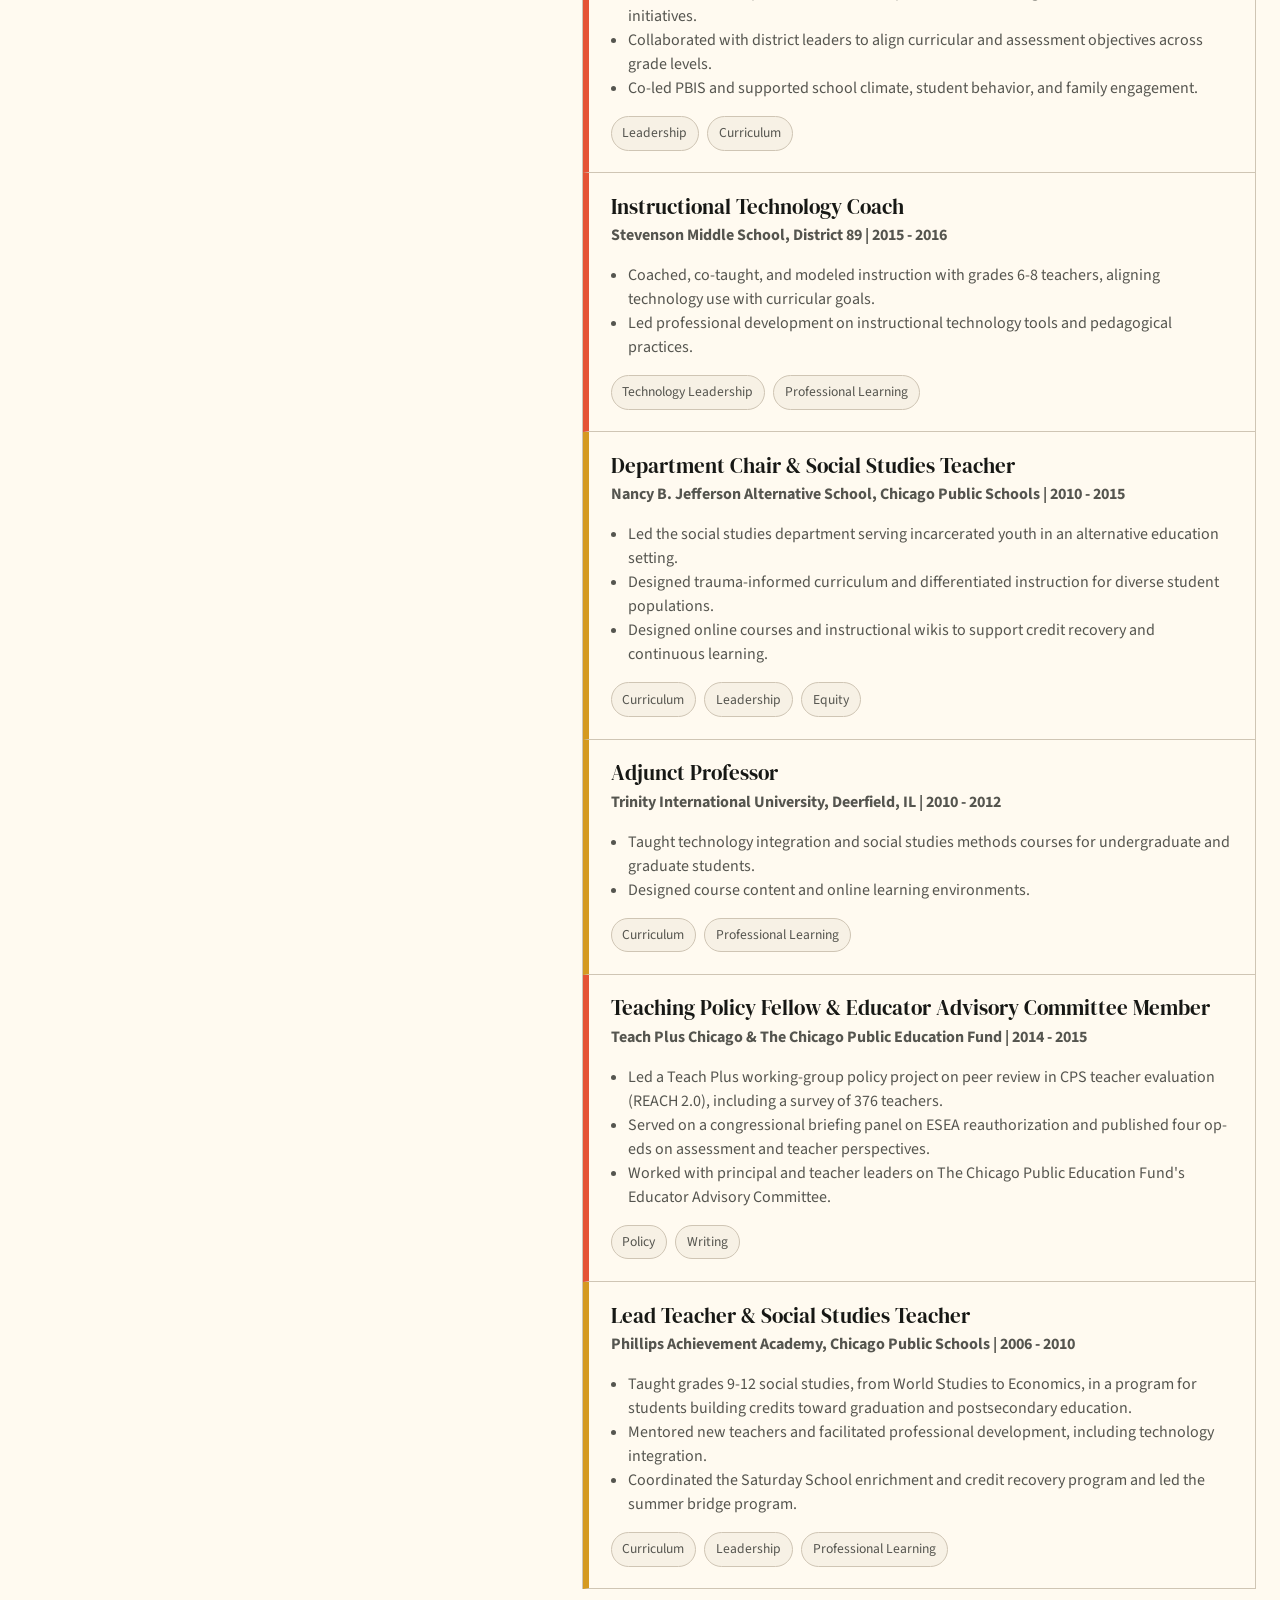
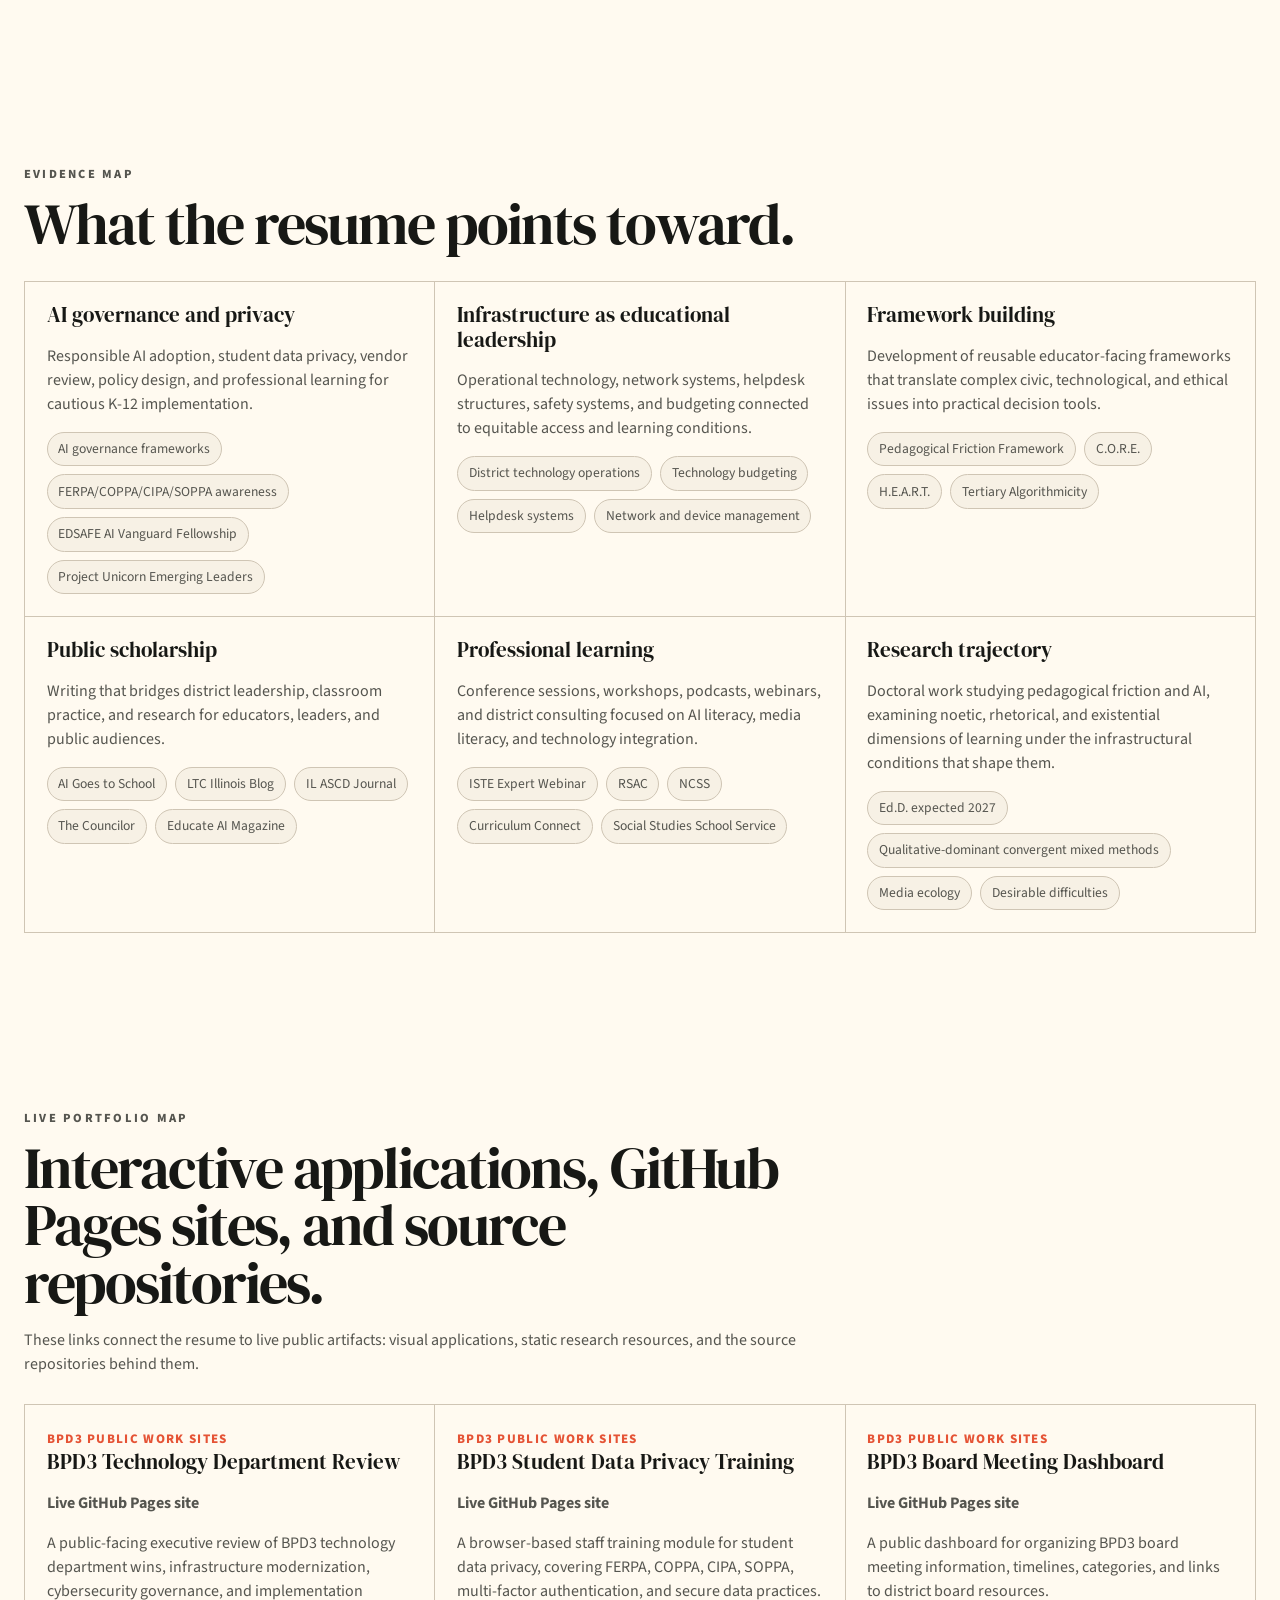
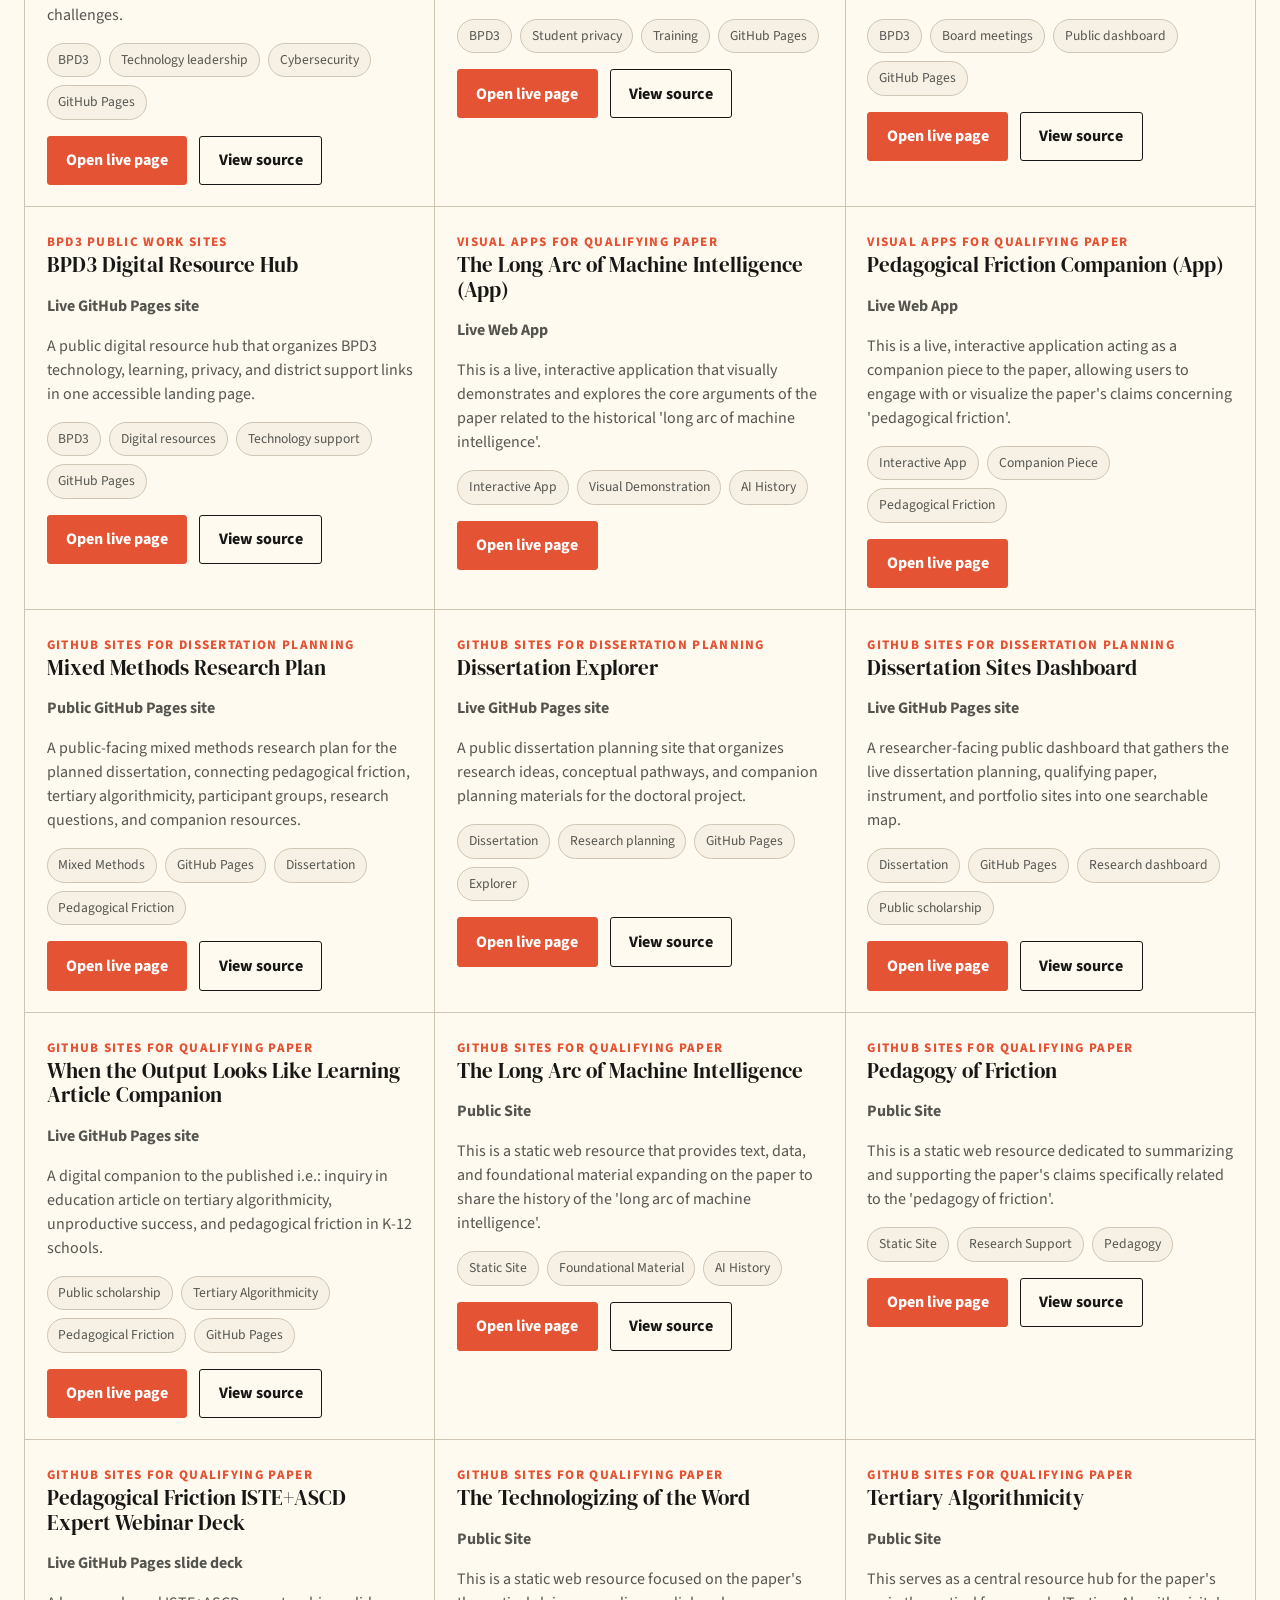
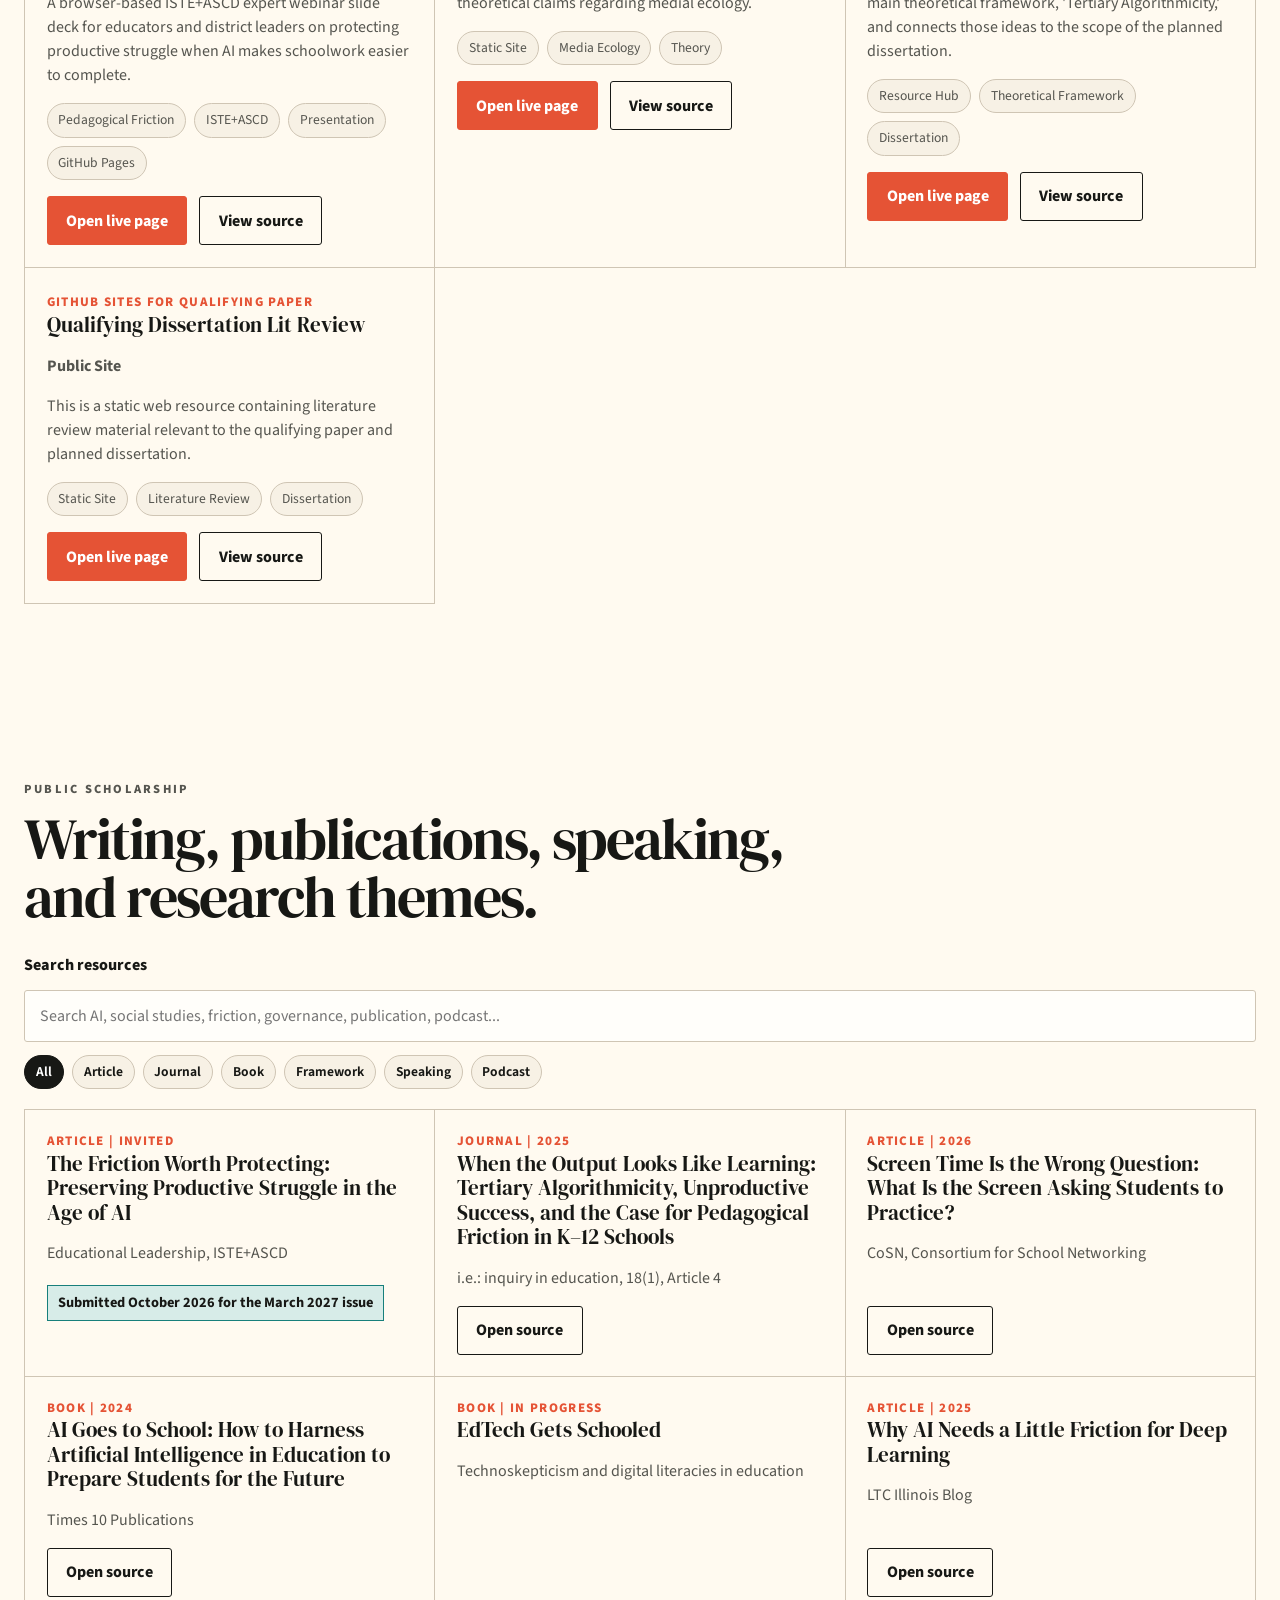
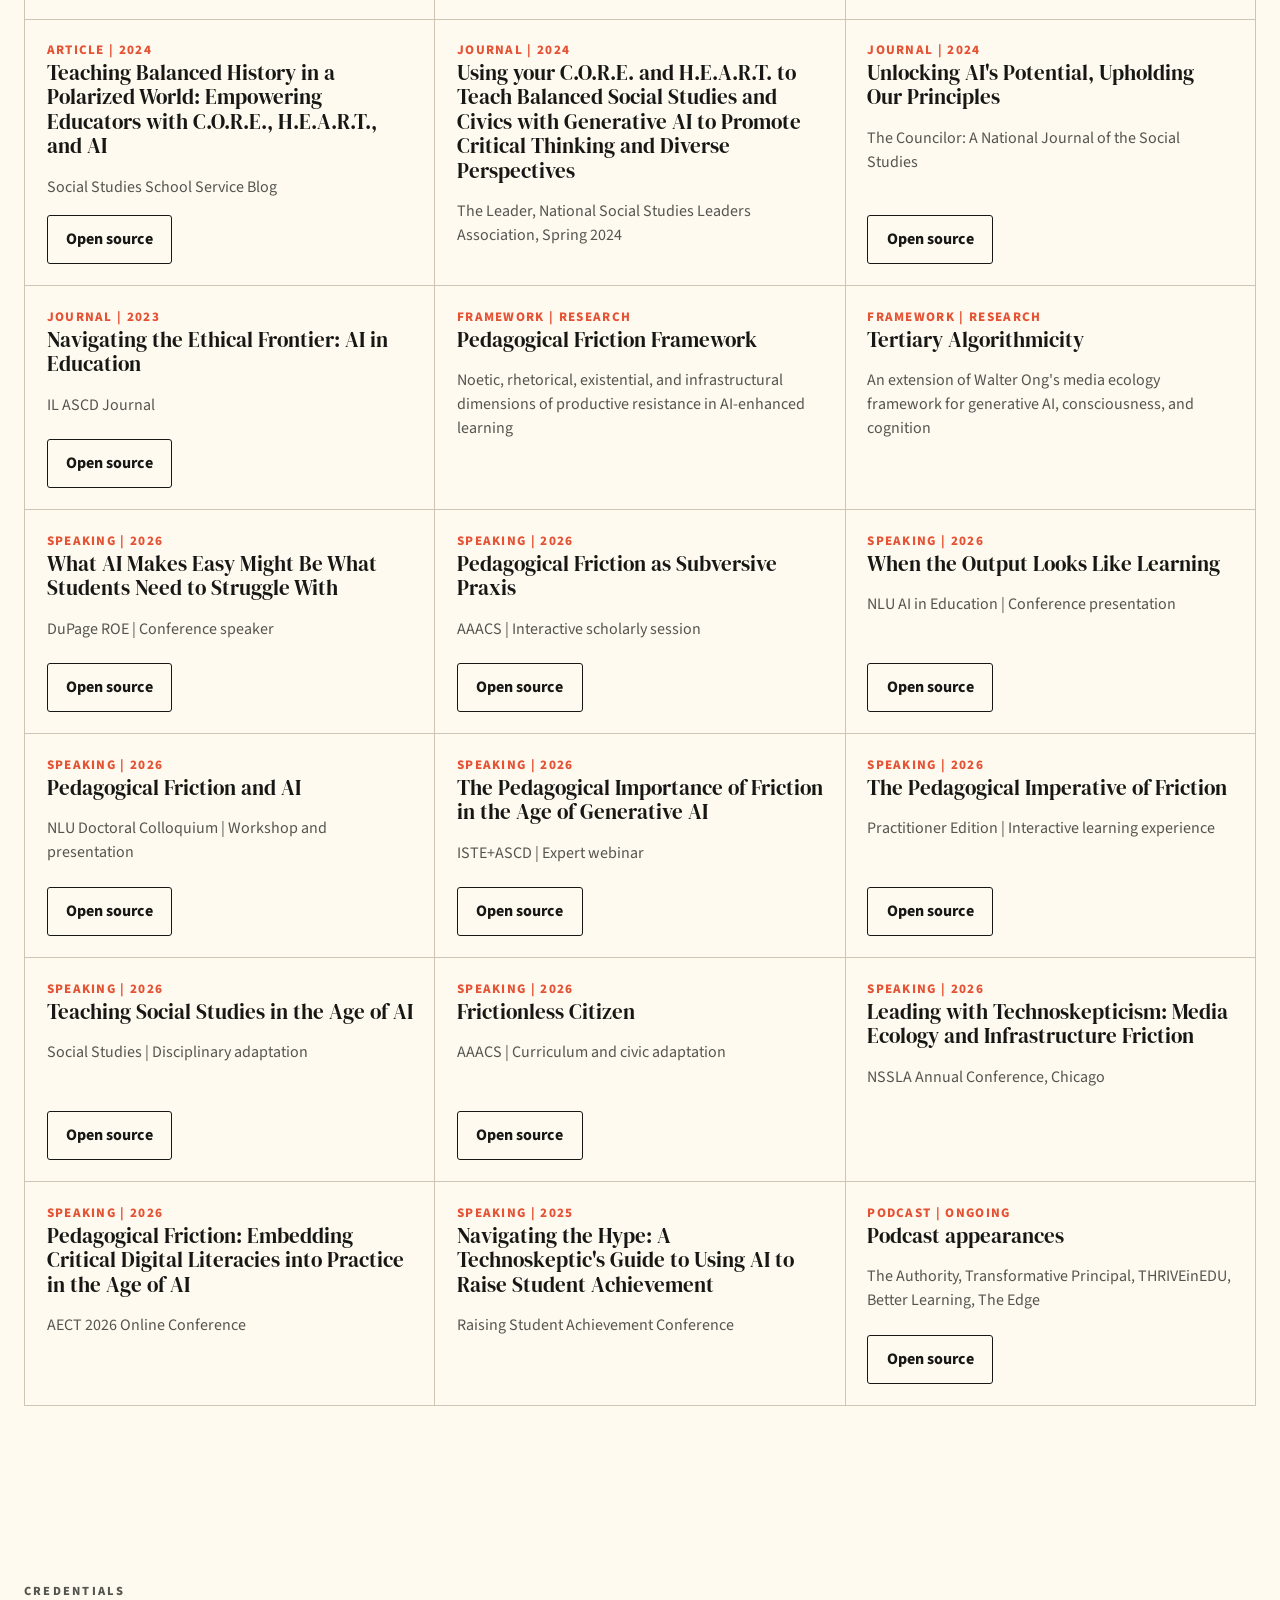
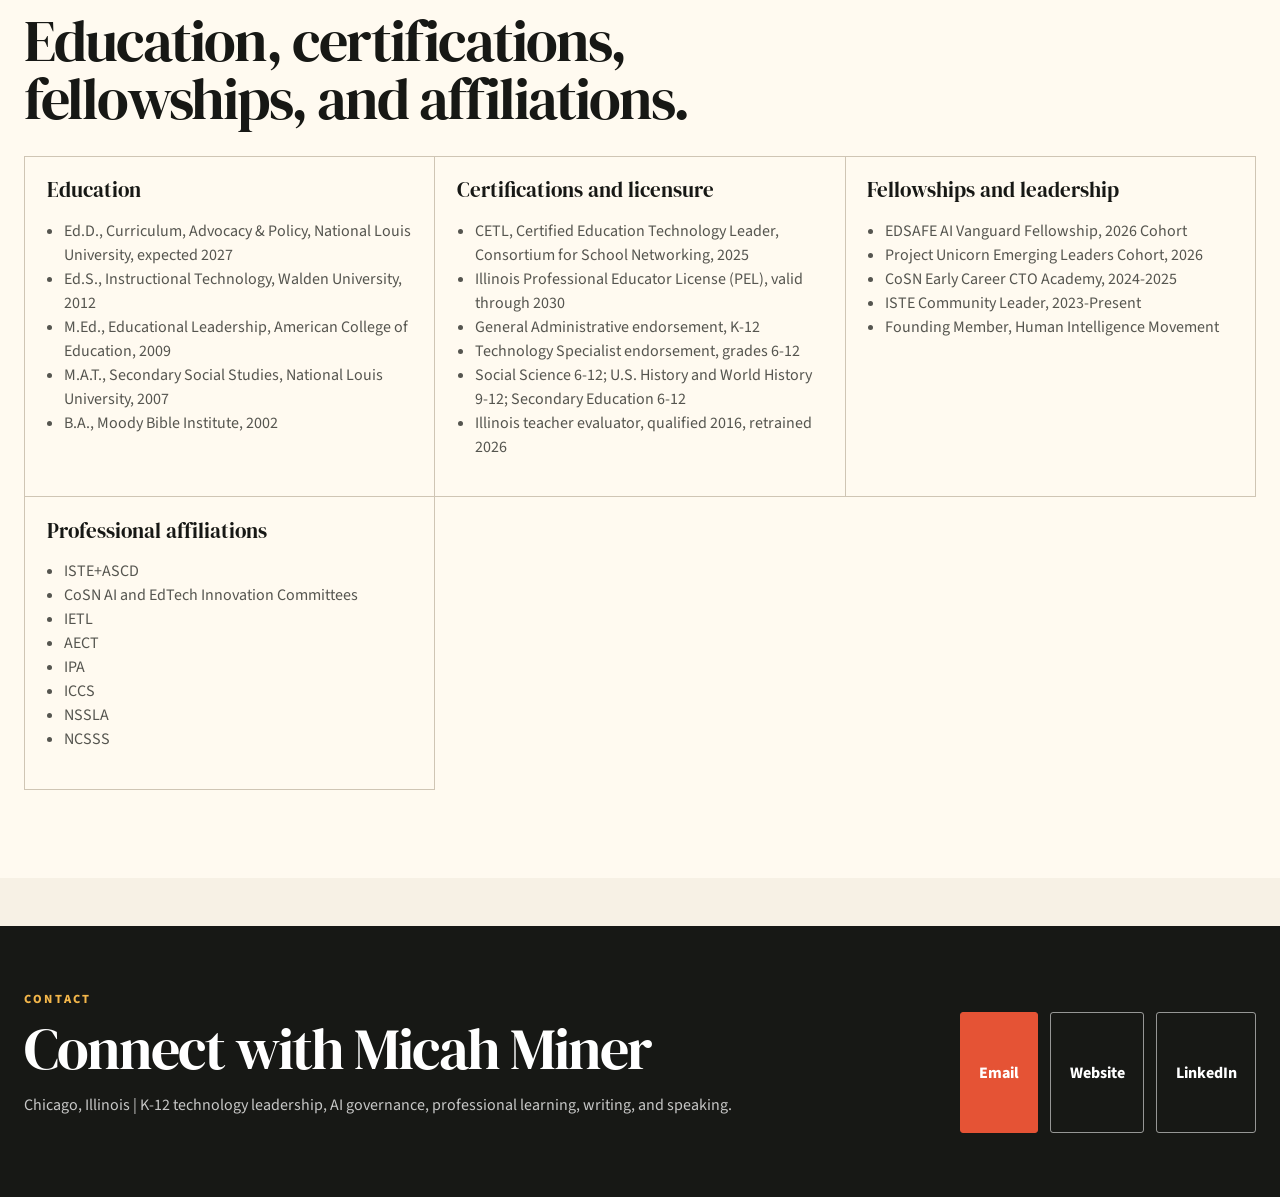
==== commit 51d7faad: "Broaden leadership years metric label Co-Authored-By: Claude Opus 5.5 <noreply@anthropic.com>" ====
--- a/docs/index.html
+++ b/docs/index.html
@@ -52,7 +52,7 @@
             </div>
             <div>
               <span class="metric">20</span>
-              <span class="metric-label">years directing instructional technology, curriculum, and innovation initiatives</span>
+              <span class="metric-label">years leading teaching, curriculum, and technology work</span>
             </div>
             <div>
               <span class="metric">5</span>
